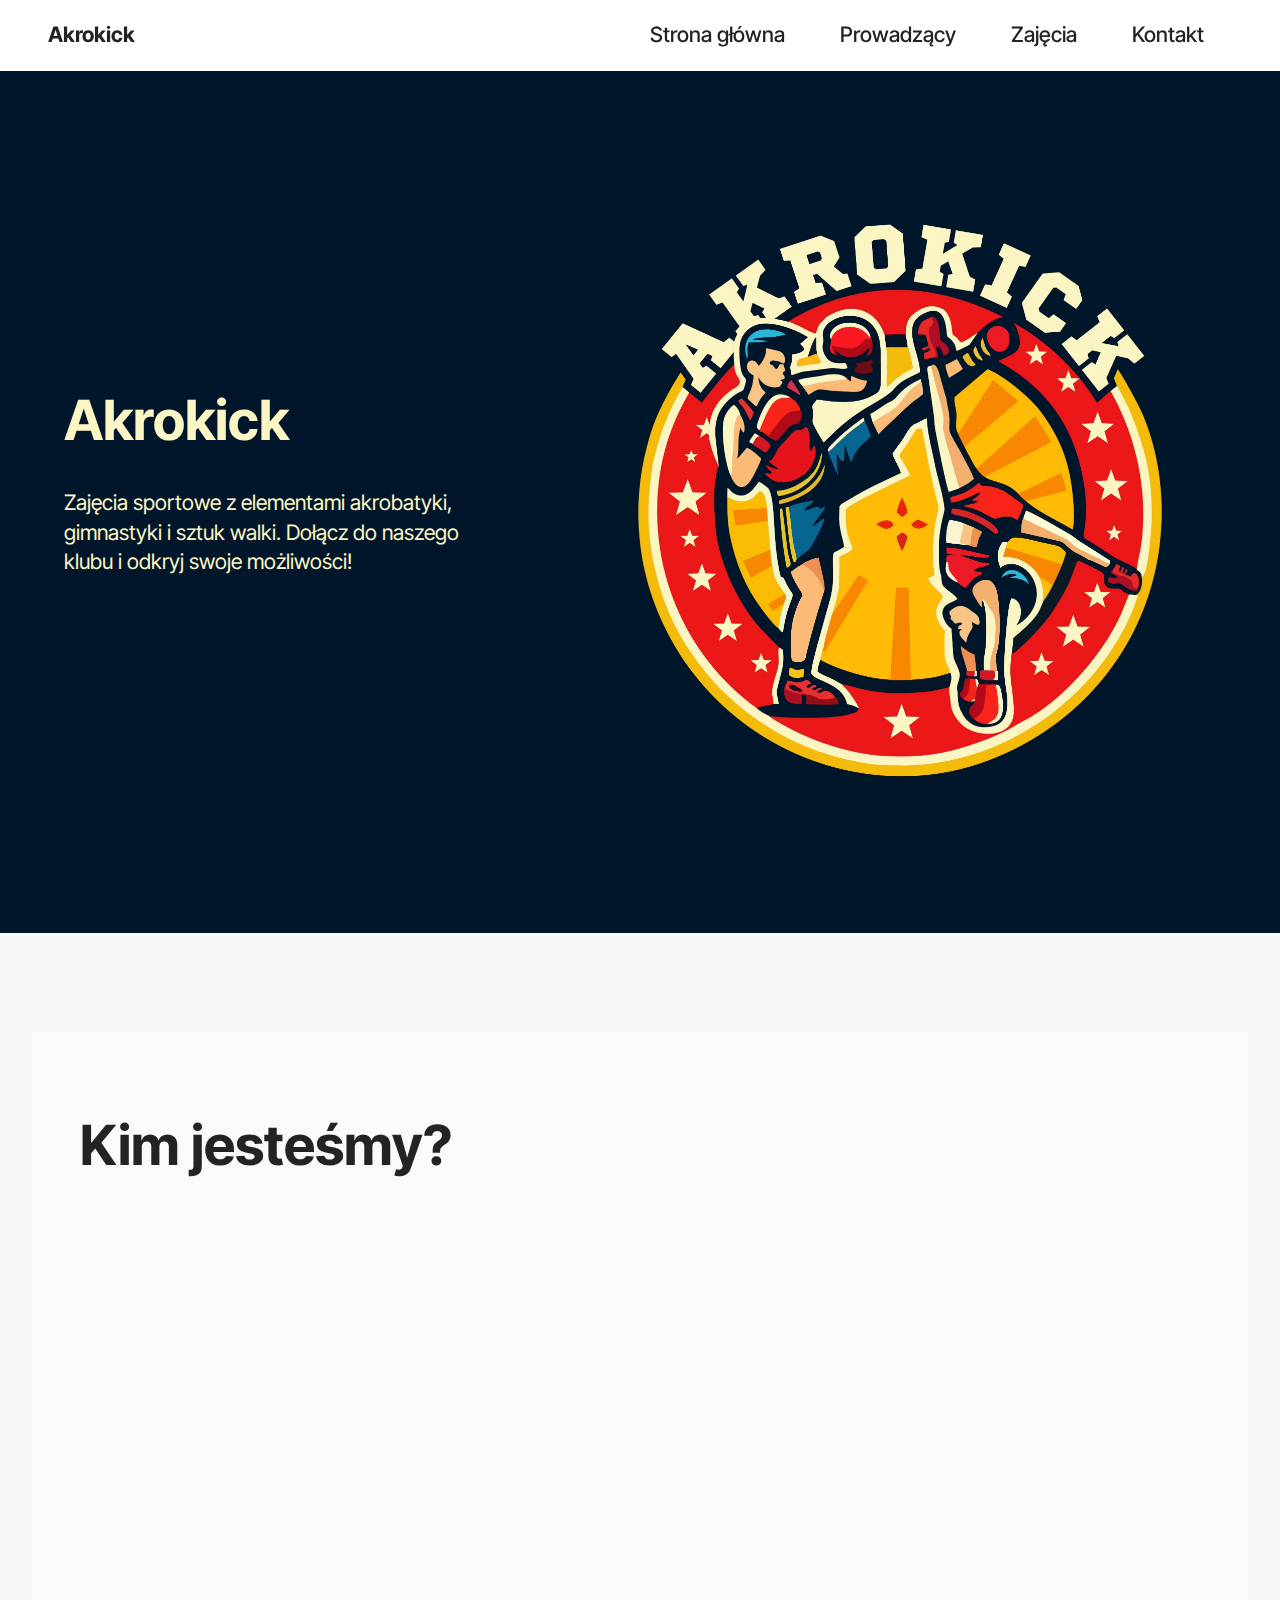
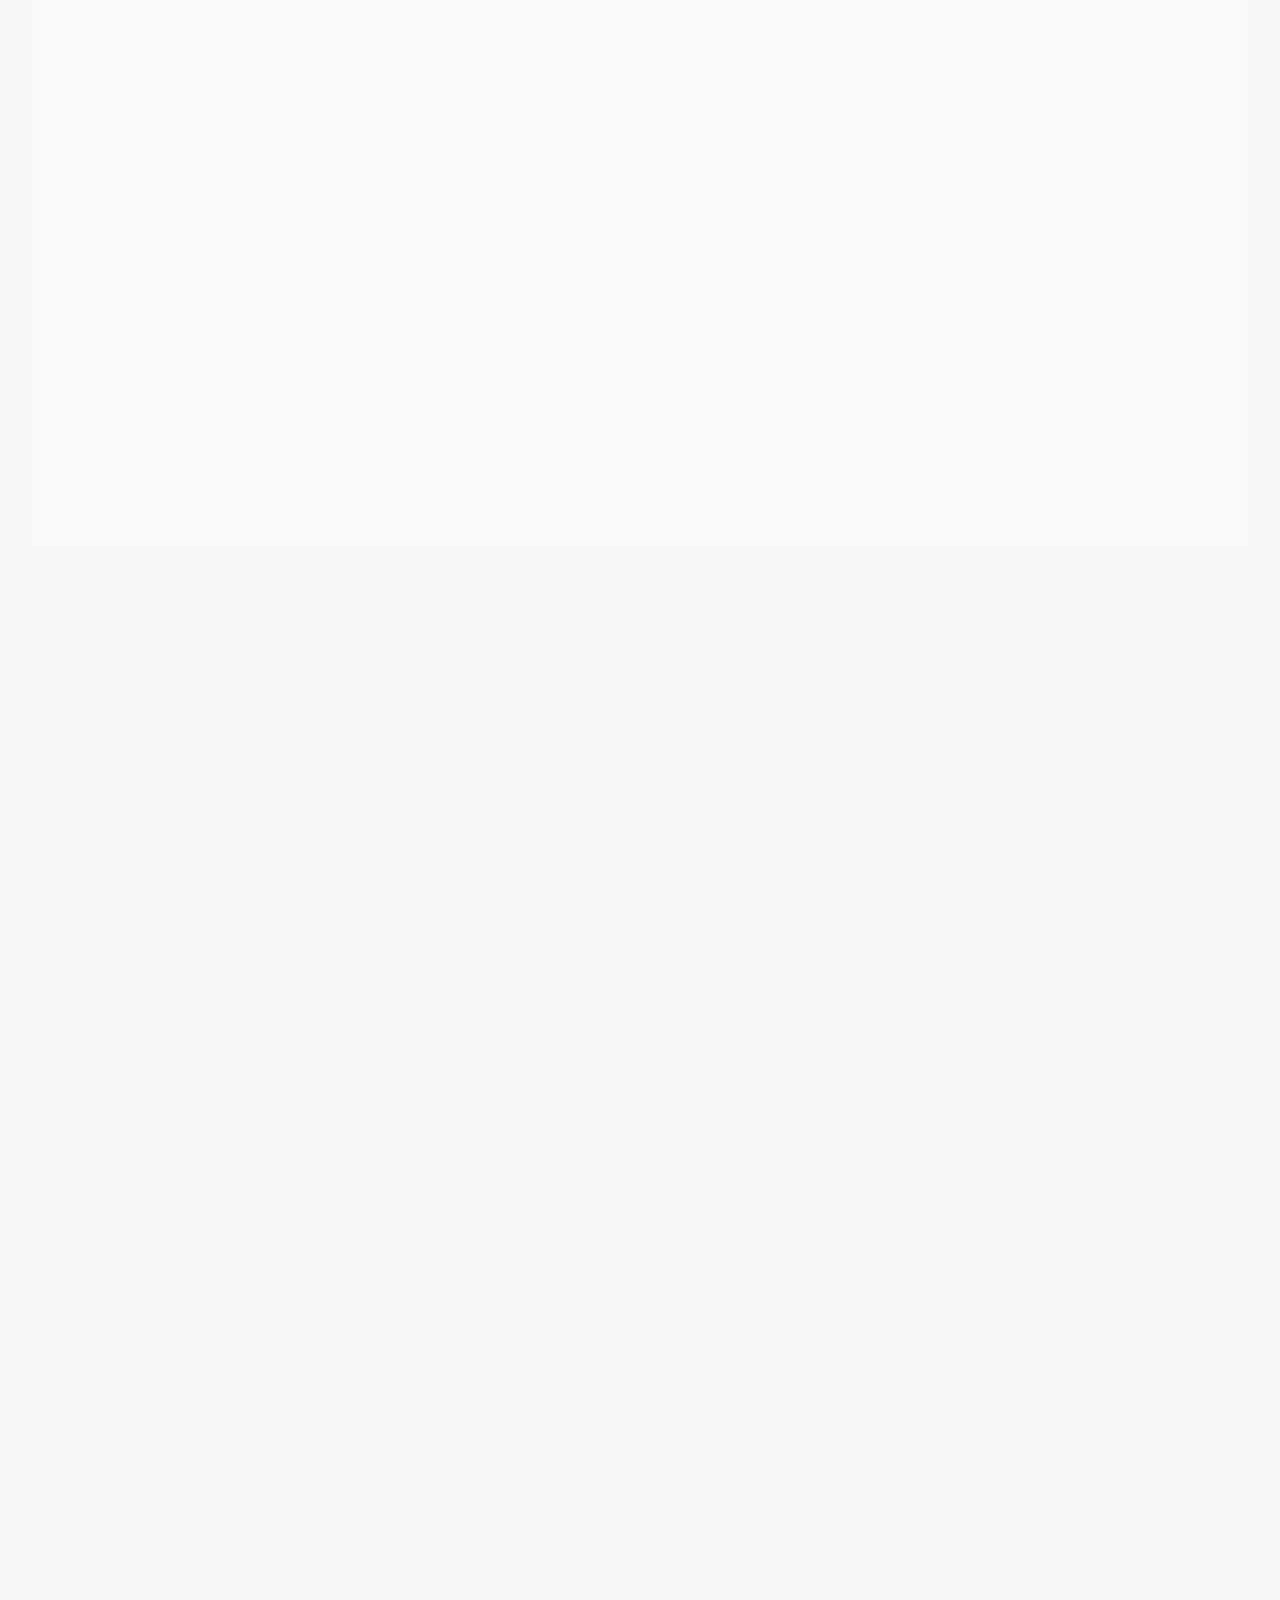
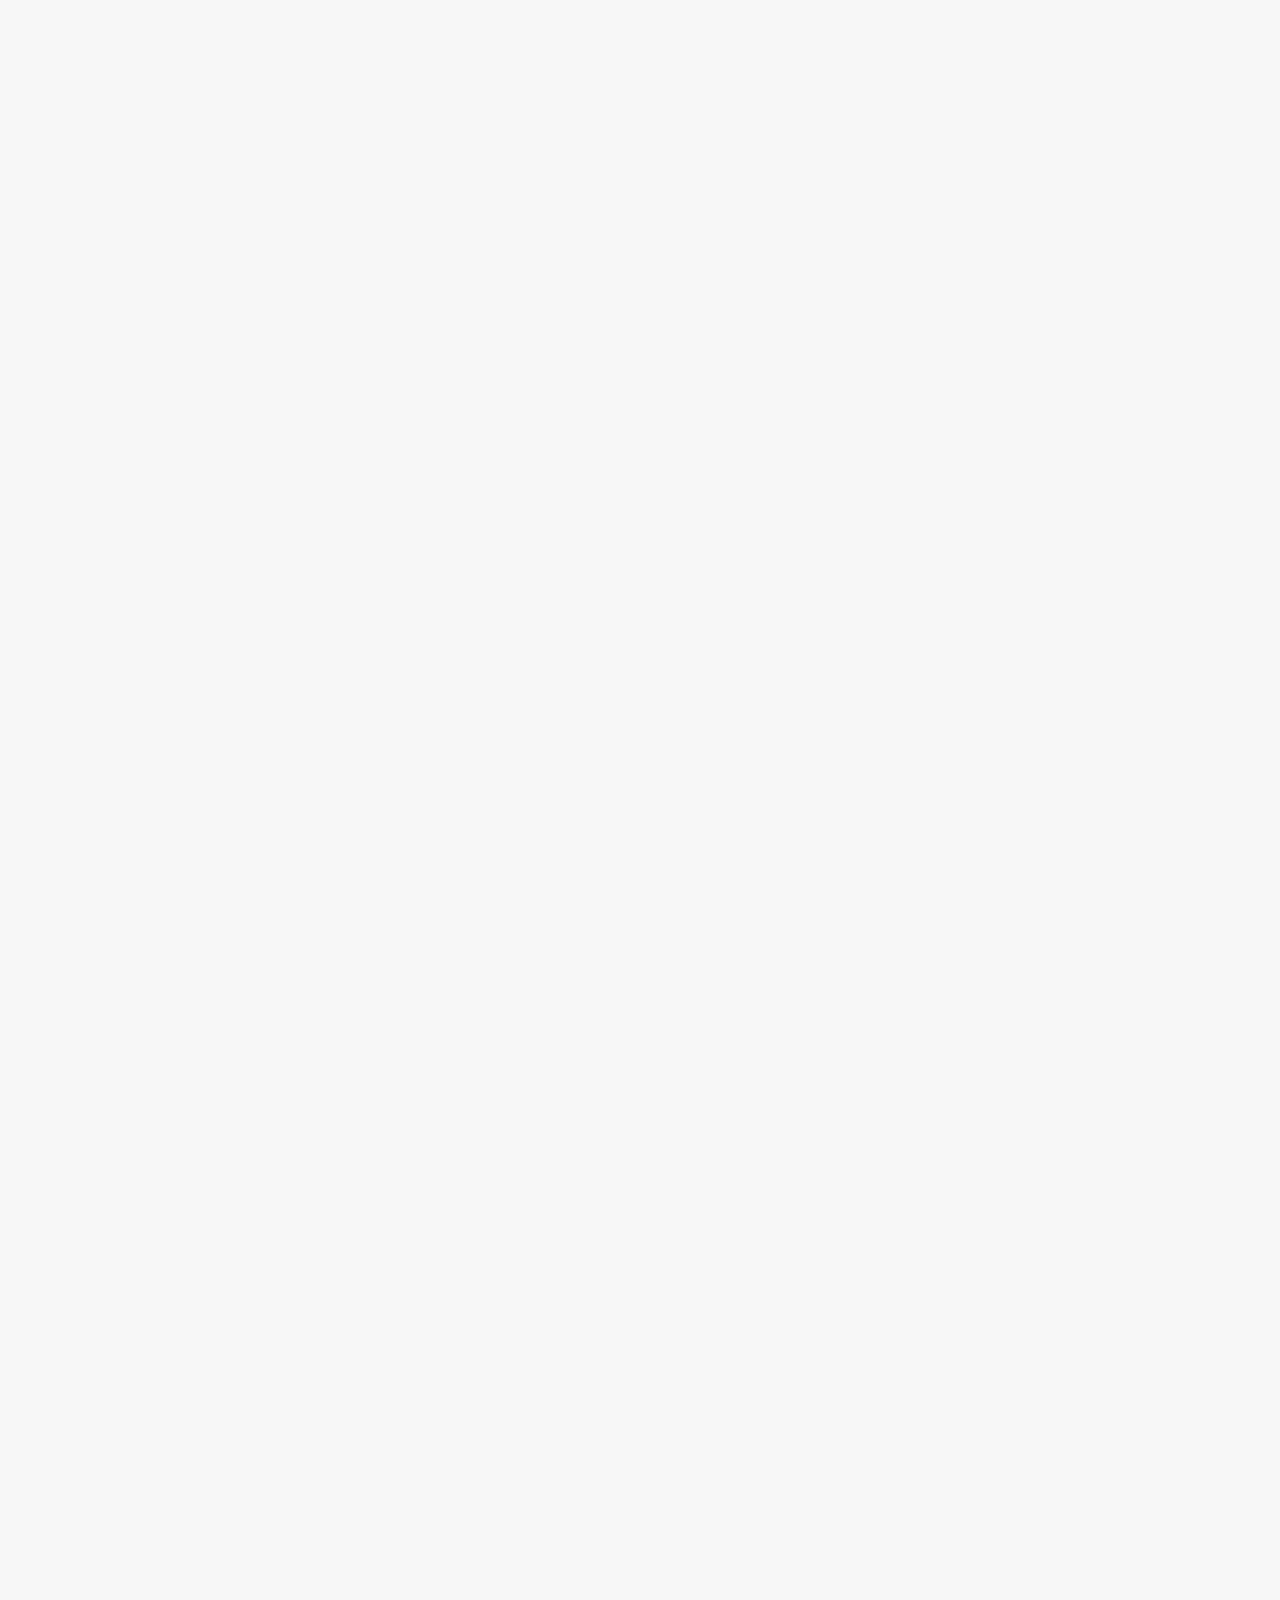
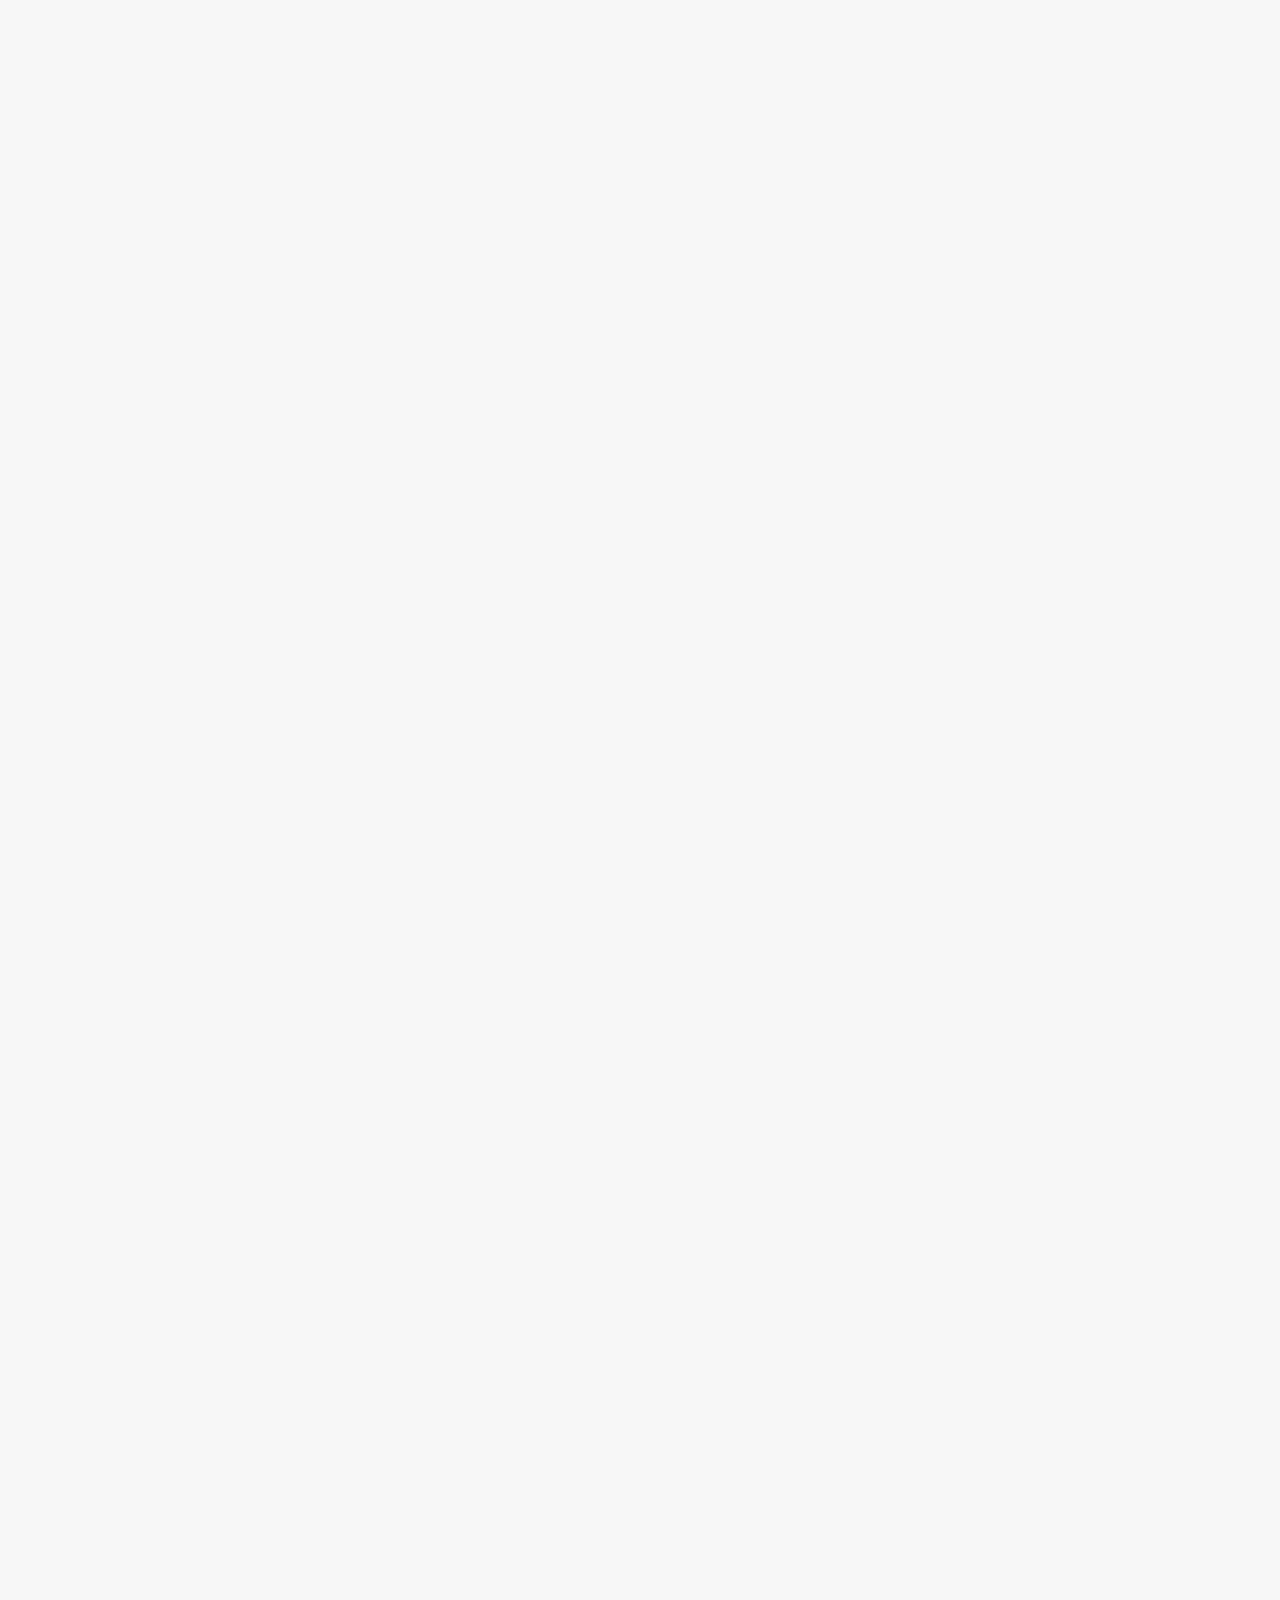
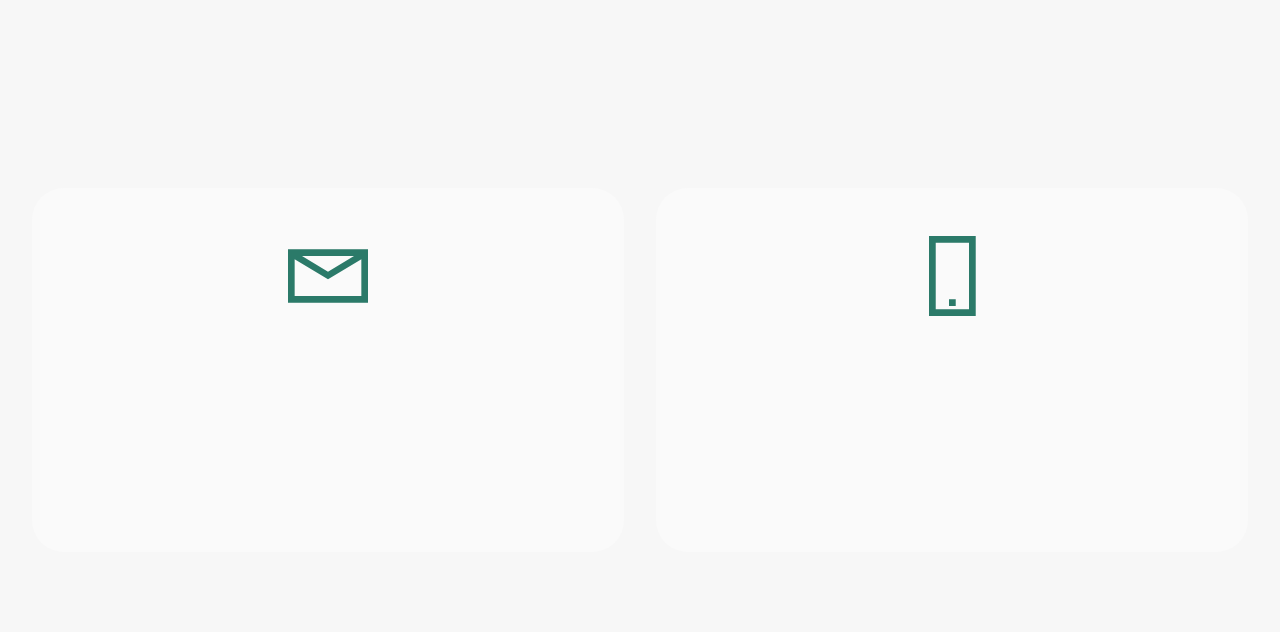
==== index.html @ c6870b00 "Add files via upload" ====
<!DOCTYPE html>
<html  >
<head>
  <meta charset="UTF-8">
  <meta http-equiv="X-UA-Compatible" content="IE=edge">
  <meta name="viewport" content="width=device-width, initial-scale=1, minimum-scale=1">
  <link rel="shortcut icon" href="assets/images/icon-128x125.png" type="image/x-icon">
  <meta name="description" content="Zajęcia sportowe z elementami akrobatyki, gimnastyki i kickboxingu">
  <meta name="google-site-verification" content="6Po1MGbIGd4FqEeR2yA88TjRNZJzbTlBBOGnQxLveJI" />
  
  <title>Akrokick</title>
  <link rel="stylesheet" href="assets/web/assets/mobirise-icons2/mobirise2.css">
  <link rel="stylesheet" href="assets/bootstrap/css/bootstrap.min.css">
  <link rel="stylesheet" href="assets/bootstrap/css/bootstrap-grid.min.css">
  <link rel="stylesheet" href="assets/bootstrap/css/bootstrap-reboot.min.css">
  <link rel="stylesheet" href="assets/animatecss/animate.css">
  <link rel="stylesheet" href="assets/dropdown/css/style.css">
  <link rel="stylesheet" href="assets/socicon/css/styles.css">
  <link rel="stylesheet" href="assets/theme/css/style.css">
  <link rel="preload" href="https://fonts.googleapis.com/css?family=Inter+Tight:100,200,300,400,500,600,700,800,900,100i,200i,300i,400i,500i,600i,700i,800i,900i&display=swap" as="style" onload="this.onload=null;this.rel='stylesheet'">
  <noscript><link rel="stylesheet" href="https://fonts.googleapis.com/css?family=Inter+Tight:100,200,300,400,500,600,700,800,900,100i,200i,300i,400i,500i,600i,700i,800i,900i&display=swap"></noscript>
  <link rel="preload" as="style" href="assets/mobirise/css/mbr-additional.css?v=xHWaX5"><link rel="stylesheet" href="assets/mobirise/css/mbr-additional.css?v=xHWaX5" type="text/css">

  
  
  
</head>
<body>
  
  <section data-bs-version="5.1" class="menu menu2 cid-uoUXhXCdNt" once="menu" id="menu2-1m">
    
    <nav class="navbar navbar-dropdown navbar-fixed-top navbar-expand-lg">
        <div class="container-fluid">
            <div class="navbar-brand">
                
                <span class="navbar-caption-wrap"><a class="navbar-caption text-black text-primary display-7">Akrokick</a></span>
            </div>
            <button class="navbar-toggler" type="button" data-toggle="collapse" data-bs-toggle="collapse" data-target="#navbarSupportedContent" data-bs-target="#navbarSupportedContent" aria-controls="navbarNavAltMarkup" aria-expanded="false" aria-label="Toggle navigation">
                <div class="hamburger">
                    <span></span>
                    <span></span>
                    <span></span>
                    <span></span>
                </div>
            </button>
            <div class="collapse navbar-collapse" id="navbarSupportedContent">
                <ul class="navbar-nav nav-dropdown nav-right" data-app-modern-menu="true"><li class="nav-item"><a class="nav-link link text-black text-primary display-4" href="index.html#top">Strona główna</a></li>
                    <li class="nav-item"><a class="nav-link link text-black text-primary display-4" href="index.html#features16-1w">Prowadzący</a></li>
                    <li class="nav-item"><a class="nav-link link text-black text-primary display-4" href="index.html#timeline03-20">Zajęcia</a>
                    </li><li class="nav-item"><a class="nav-link link text-black text-primary display-4" href="index.html#contacts1-1z">Kontakt</a></li></ul>
                
                
            </div>
        </div>
    </nav>
</section>

<section data-bs-version="5.1" class="header1 cid-uqMpfdCDE6" id="header01-27">
	

	
	

	<div class="container-fluid">
		<div class="row justify-content-center">
			<div class="col-12 col-md-12 col-lg-7 image-wrapper">
				<img class="w-100" src="assets/images/logo-2769x2711.webp" alt="Logo">
			</div>
			<div class="col-12 col-lg col-md-12">
				<div class="text-wrapper align-left">
					<h1 class="mbr-section-title mbr-fonts-style mb-4 display-2"><strong>Akrokick</strong></h1>
					<p class="mbr-text mbr-fonts-style mb-4 display-7">
						Zajęcia sportowe z elementami akrobatyki, gimnastyki i sztuk walki. Dołącz do naszego klubu i odkryj swoje możliwości!
					</p>
					
				</div>
			</div>
		</div>
	</div>
</section>

<section data-bs-version="5.1" class="features16 cid-uoV4XGV1hx" id="features16-1w">

    

    
    
    <div class="container">
        <div class="content-wrapper">
            <div class="row align-items-center">
                <div class="col-12 col-lg">
                    <div class="text-wrapper">
                        <h6 class="card-title mbr-fonts-style display-2"><strong>Kim jesteśmy?</strong><br><strong><br></strong></h6>
                        <p class="mbr-text mbr-fonts-style mb-4 display-4">Cześć! Jesteśmy młodym, ambitnym duetem pasjonatów sportu. Ja, 25-letni student ratownictwa medycznego, oraz moja dziewczyna Wiktoria, 24-letnia absolwentka psychologii, która pracuje w szkole podstawowej. Wiktoria ma doświadczenie w pracy z młodzieżą, a jej wiedza psychologiczna pozwala jej lepiej rozumieć potrzeby dzieci.
<br>
<br>Sport towarzyszy nam od najmłodszych lat. Ja trenuję sztuki walki (boks, muay thai, karate), a Wiktoria od lat angażuje się w taniec, gimnastykę i sztuki walki. Jako samouki w akrobatyce, czerpiemy wiedzę i umiejętności z odbytych szkoleń z metodyki nauczania, które prowadzą doświadczeni trenerzy.
<br>
<br>Razem tworzymy przyjazne i inspirujące środowisko, w którym dzieci chętnie uczestniczą w zajęciach. Dzięki mojemu przeszkoleniu w zakresie pierwszej pomocy oraz Wiktorii wiedzy psychologicznej, nasze zajęcia są nie tylko bezpieczne, ale także oferują wsparcie emocjonalne. Mamy już za sobą dwa szkolenia z metodyki nauczania z gimnastyki i akrobatyki sportowej, a przed nami wiele kolejnych kursów. Stawiamy na ciągły rozwój i profesjonalizm, aby jeszcze lepiej inspirować młodych sportowców i pomagać im w odkrywaniu radości z aktywności fizycznej!</p>
                        
                    </div>
                </div>
                <div class="col-12 col-lg-6">
                    <div class="image-wrapper">
                        <img src="assets/images/3y6a8691-1160x1740.webp" alt="Wspolne zdjecie">
                    </div>
                </div>
            </div>
        </div>
    </div>
</section>

<section data-bs-version="5.1" class="features38 cid-uqHQphtqBR" id="features038-21">
    

    
    

    <div class="container">
        <div class="row justify-content-center">
            <div class="col-12 col-md-12 col-lg">
                <div class="text-wrapper align-left">
                    <h1 class="mbr-section-title mbr-fonts-style mb-4 display-2">
                        <strong>Wiktoria Pawlusek</strong></h1>
                    <p class="mbr-text align-left mbr-fonts-style mb-4 display-7">Mam 24 lata i jestem absolwentką psychologii. Obecnie pracuję w szkole podstawowej, co pozwala mi na codzienny kontakt z młodzieżą i wykorzystywanie mojej wiedzy psychologicznej w praktyce. Sport towarzyszy mi od najmłodszych lat – od tańca, przez gimnastykę, aż po sztuki walki, w tym karate i muay thai.
<br>
<br>Jestem osobą pełną pasji, która uwielbia inspirować dzieci do aktywności fizycznej. W pracy stawiam na zrozumienie emocjonalnych potrzeb młodych ludzi, co pozwala mi tworzyć przyjazne i bezpieczne środowisko. Zawsze dążę do ciągłego rozwoju, uczestnicząc w kursach i szkoleniach, aby być jeszcze lepszym wsparciem dla moich podopiecznych. Moje podejście do sportu i psychologii łączy się w piękną całość, która pozwala mi efektywnie przekazywać wiedzę i umiejętności, a także rozwijać potencjał młodych sportowców!</p>
                    
                </div>
            </div>
            <div class="col-12 col-md-12 col-lg-6 image-wrapper">
                <img class="w-100" src="assets/images/3y6a8673-1-1256x1884.webp" alt="Wiktoria">
            </div>
        </div>
        <div class="row row-reverse justify-content-center">

            <div class="col-12 col-md-12 col-lg">
                <div class="text-wrapper align-left">
                    <h1 class="mbr-section-title mbr-fonts-style mb-4 display-2"><strong>Hubert Kozera</strong></h1>
                    <p class="mbr-text align-left mbr-fonts-style mb-4 display-7">Mam 25 lat i jestem studentem trzeciego roku ratownictwa medycznego. Sport towarzyszy mi od najmłodszych lat – od piłki nożnej i gimnastyki, przez siłownię, aż po sztuki walki, które trenuję od 6 lat (boks, muay thai, karate). Ostatnio odkryłem także akrobatykę, w której jestem samoukiem.
<br>
<br>Moje studia w ratownictwie medycznym pozwalają mi zwiększyć bezpieczeństwo dzieci podczas zajęć dzięki solidnemu przeszkoleniu z pierwszej pomocy. Do mojego rozwoju zaliczam również odbyte oraz planowane kursy i szkolenia z metodyki nauczania, które pomagają mi lepiej przekazywać wiedzę i umiejętności młodym sportowcom.
<br>
<br>Jako młoda, ambitna osoba pragnę dzielić się swoją pasją do sportu z dziećmi i młodzieżą. Wierzę, że ruch i aktywność fizyczna to klucz do zdrowego rozwoju, a moje doświadczenie oraz chęć ciągłego rozwoju sprawiają, że mogę inspirować młodych sportowców. Razem możemy odkrywać radość z aktywności i osiągać wspaniałe rezultaty!</p>
                    
                </div>
            </div>
            <div class="col-12 col-md-12 col-lg-6 image-wrapper">
                <img class="w-100" src="assets/images/3y6a8712-1-1256x1884.webp" alt="Hubert">
            </div>
        </div>
        
    </div>
</section>

<section data-bs-version="5.1" class="gallery3 cid-uqMwbxgN0Z" id="gallery03-2b">
    
    
    <div class="container-fluid">
      <div class="row justify-content-center">
        <div class="col-12 content-head">
          <div class="mbr-section-head mb-5">
            <h4 class="mbr-section-title mbr-fonts-style align-center mb-0 display-2">
              <strong>Galeria</strong></h4>
            
          </div>
        </div>
      </div>
      <div class="row">
        <div class="item features-image col-12 col-md-6 col-lg-3">
          <div class="item-wrapper">
            <div class="item-img">
              <img src="assets/images/3y6a8757-1150x1150.webp" alt="Zdjecie w galerii 1" title="" data-slide-to="0" data-bs-slide-to="0">
            </div>
            
          </div>
        </div>
        <div class="item features-image col-12 col-md-6 col-lg-3">
          <div class="item-wrapper">
            <div class="item-img">
              <img src="assets/images/3y6a8896-1150x1150.webp" alt="Zdjecie w galerii 2" title="" data-slide-to="1" data-bs-slide-to="1">
            </div>
            
          </div>
        </div>
        <div class="item features-image col-12 col-md-6 col-lg-3">
          <div class="item-wrapper">
            <div class="item-img">
              <img src="assets/images/3y6a8808-1150x1150.webp" alt="Zdjecie w galerii 3" title="" data-slide-to="2" data-bs-slide-to="2">
            </div>
            
          </div>
        </div>
        <div class="item features-image col-12 col-md-6 col-lg-3">
          <div class="item-wrapper">
            <div class="item-img">
              <img src="assets/images/3y6a8899-1150x1150.webp" alt="Zdjecie w galerii 4" title="" data-slide-to="3" data-bs-slide-to="3">
            </div>
            
          </div>
        </div>
      </div>
    </div>
  </section>

<section data-bs-version="5.1" class="map1 cid-uqHUVTZDs8" id="map01-26">
	
	
	
	<div class="container">
		<div class="row justify-content-center">
			<div class="col-12 content-head">
				<div class="mbr-section-head mb-5">
					<h3 class="mbr-section-title mbr-fonts-style align-center mb-0 display-2"><strong>Miejsce</strong></h3>
					<h4 class="mbr-section-subtitle mbr-fonts-style align-center mb-0 mt-4 display-5">Samorządowa Instytucja Kultury Kasztelania w Kijach</h4>
				</div>
			</div>
		</div>
		<div class="google-map"><iframe frameborder="0" style="border:0" src="https://www.google.com/maps/embed?pb=!1m18!1m12!1m3!1d3580.7473929391736!2d20.57047331763294!3d50.60908080376529!2m3!1f0!2f0!3f0!3m2!1i1024!2i768!4f13.1!3m3!1m2!1s0x4717938833baa9b5%3A0xcbfffe47220098be!2sSamorz%C4%85dowa%20Instytucja%20Kultury%20Kasztelania%20w%20Kijach!5e0!3m2!1spl!2spl!4v1728475400903!5m2!1spl!2spl" allowfullscreen=""></iframe></div>
	</div>
</section>

<section data-bs-version="5.1" class="timeline03 cid-uoVfOKU8xl" id="timeline03-20">
    
    <div class="container-fluid">
        <div class="row justify-content-center">
            <div class="col-12 mb-5 content-head">
                <h3 class="mbr-section-title mbr-fonts-style align-center mb-0 display-2"><strong>Harmonogram</strong></h3>
                
            </div>
        </div>
        
        <div class="row justify-content-center item features-without-image mb-5 active">
            <div class="col-12 col-lg-2">
                <h5 class="mbr-card-title mbr-fonts-style mt-0 mb-3 display-7"><strong>Wtorek(16:00)</strong></h5>

            </div>
            <div class="col-12 col-lg">

                <h6 class="mbr-card-subtitle mbr-fonts-style mt-0 mb-3 display-7">30zł / 100zł za miesiąc</h6>
            </div>
            <div class="col-md-12 col-lg-6 item-wrapper">
                <p class="mbr-text mbr-fonts-style mt-0 mb-0 display-7"><strong>Akrobatyka dla dzieci 4 - 8 lat</strong></p>
            </div>
        </div><div class="row justify-content-center item features-without-image mb-5">
            <div class="col-12 col-lg-2">
                <h5 class="mbr-card-title mbr-fonts-style mt-0 mb-3 display-7"><strong>Wtorek(17:00)</strong></h5>

            </div>
            <div class="col-12 col-lg">

                <h6 class="mbr-card-subtitle mbr-fonts-style mt-0 mb-3 display-7">30zł / 100zł za miesiąc</h6>
            </div>
            <div class="col-md-12 col-lg-6 item-wrapper">
                <p class="mbr-text mbr-fonts-style mt-0 mb-0 display-7"><strong>Akrobatyka dla dzieci 8 - 15 lat</strong></p>
            </div>
        </div><div class="row justify-content-center item features-without-image mb-5">
            <div class="col-12 col-lg-2">
                <h5 class="mbr-card-title mbr-fonts-style mt-0 mb-3 display-7"><strong>Czwartek(18:00)</strong></h5>

            </div>
            <div class="col-12 col-lg">

                <h6 class="mbr-card-subtitle mbr-fonts-style mt-0 mb-3 display-7">25zł</h6>
            </div>
            <div class="col-md-12 col-lg-6 item-wrapper">
                <p class="mbr-text mbr-fonts-style mt-0 mb-0 display-7"><strong>Kickboxing dla dzieci 5 - 15 lat</strong></p>
            </div>
        </div>
        
    </div>
</section>

<section data-bs-version="5.1" class="contacts1 cid-uoV9TPMudJ" id="contacts1-1z">

    

    
    
    <div class="container">
        <div class="mbr-section-head">
            <h3 class="mbr-section-title mbr-fonts-style align-center mb-0 display-2"><strong>Kontakt</strong></h3>
            <h4 class="mbr-section-subtitle mbr-fonts-style align-center mb-0 mt-2 display-5">Z chęcią odpowiemy na wszystkie pytania</h4>
        </div>
        <div class="row justify-content-center mt-4">
            <div class="card col-12 col-lg-6">
                <div class="card-wrapper">
                    <div class="card-box align-center">
                        <div class="image-wrapper">
                            <span class="mbr-iconfont mobi-mbri-letter mobi-mbri"></span>
                        </div>
                        <h4 class="card-title mbr-fonts-style mb-2 display-2">
                            <strong>Email</strong>
                        </h4>
                        <p class="mbr-text mbr-fonts-style mb-2 display-4">Odpowiemy tak szybko jak potrafimy</p>
                        <h5 class="link mbr-fonts-style display-7">akrokick1@gmail.com</h5>
                    </div>
                </div>
            </div>
            <div class="card col-12 col-lg-6">
                <div class="card-wrapper">
                    <div class="card-box align-center">
                        <div class="image-wrapper">
                            <span class="mbr-iconfont mobi-mbri-mobile-2 mobi-mbri"></span>
                        </div>
                        <h4 class="card-title mbr-fonts-style align-center mb-2 display-2"><strong>Telefon</strong></h4>
                        <p class="mbr-text mbr-fonts-style mb-2 display-4">Poniedziałek - Piątek 09:00 - 18:00</p>
                        <h5 class="link mbr-black mbr-fonts-style display-7">787 295 524</h5>
                    </div>
                </div>
            </div>
        </div>
    </div>
</section>

<script src="assets/bootstrap/js/bootstrap.bundle.min.js"></script>  <script src="assets/smoothscroll/smooth-scroll.js"></script>  <script src="assets/ytplayer/index.js"></script>  <script src="assets/dropdown/js/navbar-dropdown.js"></script>  <script src="assets/theme/js/script.js"></script>  
  
  
 <div id="scrollToTop" class="scrollToTop mbr-arrow-up"><a style="text-align: center;"><i class="mbr-arrow-up-icon mbr-arrow-up-icon-cm cm-icon cm-icon-smallarrow-up"></i></a></div>
    <input name="animation" type="hidden">
  </body>
</html>
---- assets/web/assets/mobirise-icons2/mobirise2.css ----
@font-face {
  font-family: 'Moririse2';
  font-display: swap;
  src:  url('mobirise2.eot?f2bix4');
  src:  url('mobirise2.eot?f2bix4#iefix') format('embedded-opentype'),
    url('mobirise2.ttf?f2bix4') format('truetype'),
    url('mobirise2.woff?f2bix4') format('woff'),
    url('mobirise2.svg?f2bix4#mobirise2') format('svg');
  font-weight: normal;
  font-style: normal;
}

[class^="mobi-"], [class*=" mobi-"] {
  /* use !important to prevent issues with browser extensions that change fonts */
  font-family: 'Moririse2' !important;
  speak: none;
  font-style: normal;
  font-weight: normal;
  font-variant: normal;
  text-transform: none;
  line-height: 1;

  /* Better Font Rendering =========== */
  -webkit-font-smoothing: antialiased;
  -moz-osx-font-smoothing: grayscale;
}

.mobi-mbri-add-submenu:before {
  content: "\e900";
}
.mobi-mbri-alert:before {
  content: "\e901";
}
.mobi-mbri-align-center:before {
  content: "\e902";
}
.mobi-mbri-align-justify:before {
  content: "\e903";
}
.mobi-mbri-align-left:before {
  content: "\e904";
}
.mobi-mbri-align-right:before {
  content: "\e905";
}
.mobi-mbri-android:before {
  content: "\e906";
}
.mobi-mbri-apple:before {
  content: "\e907";
}
.mobi-mbri-arrow-down:before {
  content: "\e908";
}
.mobi-mbri-arrow-next:before {
  content: "\e909";
}
.mobi-mbri-arrow-prev:before {
  content: "\e90a";
}
.mobi-mbri-arrow-up:before {
  content: "\e90b";
}
.mobi-mbri-bold:before {
  content: "\e90c";
}
.mobi-mbri-bookmark:before {
  content: "\e90d";
}
.mobi-mbri-bootstrap:before {
  content: "\e90e";
}
.mobi-mbri-briefcase:before {
  content: "\e90f";
}
.mobi-mbri-browse:before {
  content: "\e910";
}
.mobi-mbri-bulleted-list:before {
  content: "\e911";
}
.mobi-mbri-calendar:before {
  content: "\e912";
}
.mobi-mbri-camera:before {
  content: "\e913";
}
.mobi-mbri-cart-add:before {
  content: "\e914";
}
.mobi-mbri-cart-full:before {
  content: "\e915";
}
.mobi-mbri-cash:before {
  content: "\e916";
}
.mobi-mbri-change-style:before {
  content: "\e917";
}
.mobi-mbri-chat:before {
  content: "\e918";
}
.mobi-mbri-clock:before {
  content: "\e919";
}
.mobi-mbri-close:before {
  content: "\e91a";
}
.mobi-mbri-cloud:before {
  content: "\e91b";
}
.mobi-mbri-code:before {
  content: "\e91c";
}
.mobi-mbri-contact-form:before {
  content: "\e91d";
}
.mobi-mbri-credit-card:before {
  content: "\e91e";
}
.mobi-mbri-cursor-click:before {
  content: "\e91f";
}
.mobi-mbri-cust-feedback:before {
  content: "\e920";
}
.mobi-mbri-database:before {
  content: "\e921";
}
.mobi-mbri-delivery:before {
  content: "\e922";
}
.mobi-mbri-desktop:before {
  content: "\e923";
}
.mobi-mbri-devices:before {
  content: "\e924";
}
.mobi-mbri-down:before {
  content: "\e925";
}
.mobi-mbri-download-2:before {
  content: "\e926";
}
.mobi-mbri-download:before {
  content: "\e927";
}
.mobi-mbri-drag-n-drop-2:before {
  content: "\e928";
}
.mobi-mbri-drag-n-drop:before {
  content: "\e929";
}
.mobi-mbri-edit-2:before {
  content: "\e92a";
}
.mobi-mbri-edit:before {
  content: "\e92b";
}
.mobi-mbri-error:before {
  content: "\e92c";
}
.mobi-mbri-extension:before {
  content: "\e92d";
}
.mobi-mbri-features:before {
  content: "\e92e";
}
.mobi-mbri-file:before {
  content: "\e92f";
}
.mobi-mbri-flag:before {
  content: "\e930";
}
.mobi-mbri-folder:before {
  content: "\e931";
}
.mobi-mbri-gift:before {
  content: "\e932";
}
.mobi-mbri-github:before {
  content: "\e933";
}
.mobi-mbri-globe-2:before {
  content: "\e934";
}
.mobi-mbri-globe:before {
  content: "\e935";
}
.mobi-mbri-growing-chart:before {
  content: "\e936";
}
.mobi-mbri-hearth:before {
  content: "\e937";
}
.mobi-mbri-help:before {
  content: "\e938";
}
.mobi-mbri-home:before {
  content: "\e939";
}
.mobi-mbri-hot-cup:before {
  content: "\e93a";
}
.mobi-mbri-idea:before {
  content: "\e93b";
}
.mobi-mbri-image-gallery:before {
  content: "\e93c";
}
.mobi-mbri-image-slider:before {
  content: "\e93d";
}
.mobi-mbri-info:before {
  content: "\e93e";
}
.mobi-mbri-italic:before {
  content: "\e93f";
}
.mobi-mbri-key:before {
  content: "\e940";
}
.mobi-mbri-laptop:before {
  content: "\e941";
}
.mobi-mbri-layers:before {
  content: "\e942";
}
.mobi-mbri-left-right:before {
  content: "\e943";
}
.mobi-mbri-left:before {
  content: "\e944";
}
.mobi-mbri-letter:before {
  content: "\e945";
}
.mobi-mbri-like:before {
  content: "\e946";
}
.mobi-mbri-link:before {
  content: "\e947";
}
.mobi-mbri-lock:before {
  content: "\e948";
}
.mobi-mbri-login:before {
  content: "\e949";
}
.mobi-mbri-logout:before {
  content: "\e94a";
}
.mobi-mbri-magic-stick:before {
  content: "\e94b";
}
.mobi-mbri-map-pin:before {
  content: "\e94c";
}
.mobi-mbri-menu:before {
  content: "\e94d";
}
.mobi-mbri-mobile-2:before {
  content: "\e94e";
}
.mobi-mbri-mobile-horizontal:before {
  content: "\e94f";
}
.mobi-mbri-mobile:before {
  content: "\e950";
}
.mobi-mbri-mobirise:before {
  content: "\e951";
}
.mobi-mbri-more-horizontal:before {
  content: "\e952";
}
.mobi-mbri-more-vertical:before {
  content: "\e953";
}
.mobi-mbri-music:before {
  content: "\e954";
}
.mobi-mbri-new-file:before {
  content: "\e955";
}
.mobi-mbri-numbered-list:before {
  content: "\e956";
}
.mobi-mbri-opened-folder:before {
  content: "\e957";
}
.mobi-mbri-pages:before {
  content: "\e958";
}
.mobi-mbri-paper-plane:before {
  content: "\e959";
}
.mobi-mbri-paperclip:before {
  content: "\e95a";
}
.mobi-mbri-phone:before {
  content: "\e95b";
}
.mobi-mbri-photo:before {
  content: "\e95c";
}
.mobi-mbri-photos:before {
  content: "\e95d";
}
.mobi-mbri-pin:before {
  content: "\e95e";
}
.mobi-mbri-play:before {
  content: "\e95f";
}
.mobi-mbri-plus:before {
  content: "\e960";
}
.mobi-mbri-preview:before {
  content: "\e961";
}
.mobi-mbri-print:before {
  content: "\e962";
}
.mobi-mbri-protect:before {
  content: "\e963";
}
.mobi-mbri-question:before {
  content: "\e964";
}
.mobi-mbri-quote-left:before {
  content: "\e965";
}
.mobi-mbri-quote-right:before {
  content: "\e966";
}
.mobi-mbri-redo:before {
  content: "\e967";
}
.mobi-mbri-refresh:before {
  content: "\e968";
}
.mobi-mbri-responsive-2:before {
  content: "\e969";
}
.mobi-mbri-responsive:before {
  content: "\e96a";
}
.mobi-mbri-right:before {
  content: "\e96b";
}
.mobi-mbri-rocket:before {
  content: "\e96c";
}
.mobi-mbri-sad-face:before {
  content: "\e96d";
}
.mobi-mbri-sale:before {
  content: "\e96e";
}
.mobi-mbri-save:before {
  content: "\e96f";
}
.mobi-mbri-search:before {
  content: "\e970";
}
.mobi-mbri-setting-2:before {
  content: "\e971";
}
.mobi-mbri-setting-3:before {
  content: "\e972";
}
.mobi-mbri-setting:before {
  content: "\e973";
}
.mobi-mbri-share:before {
  content: "\e974";
}
.mobi-mbri-shopping-bag:before {
  content: "\e975";
}
.mobi-mbri-shopping-basket:before {
  content: "\e976";
}
.mobi-mbri-shopping-cart:before {
  content: "\e977";
}
.mobi-mbri-sites:before {
  content: "\e978";
}
.mobi-mbri-smile-face:before {
  content: "\e979";
}
.mobi-mbri-speed:before {
  content: "\e97a";
}
.mobi-mbri-star:before {
  content: "\e97b";
}
.mobi-mbri-success:before {
  content: "\e97c";
}
.mobi-mbri-sun:before {
  content: "\e97d";
}
.mobi-mbri-sun2:before {
  content: "\e97e";
}
.mobi-mbri-tablet-vertical:before {
  content: "\e97f";
}
.mobi-mbri-tablet:before {
  content: "\e980";
}
.mobi-mbri-target:before {
  content: "\e981";
}
.mobi-mbri-timer:before {
  content: "\e982";
}
.mobi-mbri-to-ftp:before {
  content: "\e983";
}
.mobi-mbri-to-local-drive:before {
  content: "\e984";
}
.mobi-mbri-touch-swipe:before {
  content: "\e985";
}
.mobi-mbri-touch:before {
  content: "\e986";
}
.mobi-mbri-trash:before {
  content: "\e987";
}
.mobi-mbri-underline:before {
  content: "\e988";
}
.mobi-mbri-undo:before {
  content: "\e989";
}
.mobi-mbri-unlink:before {
  content: "\e98a";
}
.mobi-mbri-unlock:before {
  content: "\e98b";
}
.mobi-mbri-up-down:before {
  content: "\e98c";
}
.mobi-mbri-up:before {
  content: "\e98d";
}
.mobi-mbri-update:before {
  content: "\e98e";
}
.mobi-mbri-upload-2:before {
  content: "\e98f";
}
.mobi-mbri-upload:before {
  content: "\e990";
}
.mobi-mbri-user-2:before {
  content: "\e991";
}
.mobi-mbri-user:before {
  content: "\e992";
}
.mobi-mbri-users:before {
  content: "\e993";
}
.mobi-mbri-video-play:before {
  content: "\e994";
}
.mobi-mbri-video:before {
  content: "\e995";
}
.mobi-mbri-watch:before {
  content: "\e996";
}
.mobi-mbri-website-theme-2:before {
  content: "\e997";
}
.mobi-mbri-website-theme:before {
  content: "\e998";
}
.mobi-mbri-wifi:before {
  content: "\e999";
}
.mobi-mbri-windows:before {
  content: "\e99a";
}
.mobi-mbri-zoom-in:before {
  content: "\e99b";
}
.mobi-mbri-zoom-out:before {
  content: "\e99c";
}
---- assets/dropdown/css/style.css ----
.navbar-dropdown {
  left: 0;
  padding: 0;
  position: absolute;
  right: 0;
  top: 0;
  transition: all 0.45s ease;
  z-index: 1030;
  background: #282828; }
  .navbar-dropdown .navbar-logo {
    margin-right: 0.8rem;
    transition: margin 0.3s ease-in-out;
    vertical-align: middle; }
    .navbar-dropdown .navbar-logo img {
      height: 3.125rem;
      transition: all 0.3s ease-in-out; }
    .navbar-dropdown .navbar-logo.mbr-iconfont {
      font-size: 3.125rem;
      line-height: 3.125rem; }
  .navbar-dropdown .navbar-caption {
    font-weight: 700;
    white-space: normal;
    vertical-align: -4px;
    line-height: 3.125rem !important; }
    .navbar-dropdown .navbar-caption, .navbar-dropdown .navbar-caption:hover {
      color: inherit;
      text-decoration: none; }
  .navbar-dropdown .mbr-iconfont + .navbar-caption {
    vertical-align: -1px; }
  .navbar-dropdown.navbar-fixed-top {
    position: fixed; }
  .navbar-dropdown .navbar-brand span {
    vertical-align: -4px; }
  .navbar-dropdown.bg-color.transparent {
    background: none; }
  .navbar-dropdown.navbar-short .navbar-brand {
    padding: 0.625rem 0; }
    .navbar-dropdown.navbar-short .navbar-brand span {
      vertical-align: -1px; }
  .navbar-dropdown.navbar-short .navbar-caption {
    line-height: 2.375rem !important;
    vertical-align: -2px; }
  .navbar-dropdown.navbar-short .navbar-logo {
    margin-right: 0.5rem; }
    .navbar-dropdown.navbar-short .navbar-logo img {
      height: 2.375rem; }
    .navbar-dropdown.navbar-short .navbar-logo.mbr-iconfont {
      font-size: 2.375rem;
      line-height: 2.375rem; }
  .navbar-dropdown.navbar-short .mbr-table-cell {
    height: 3.625rem; }
  .navbar-dropdown .navbar-close {
    left: 0.6875rem;
    position: fixed;
    top: 0.75rem;
    z-index: 1000; }
  .navbar-dropdown .hamburger-icon {
    content: "";
    display: inline-block;
    vertical-align: middle;
    width: 16px;
    -webkit-box-shadow: 0 -6px 0 1px #282828,0 0 0 1px #282828,0 6px 0 1px #282828;
    -moz-box-shadow: 0 -6px 0 1px #282828,0 0 0 1px #282828,0 6px 0 1px #282828;
    box-shadow: 0 -6px 0 1px #282828,0 0 0 1px #282828,0 6px 0 1px #282828; }

.dropdown-menu .dropdown-toggle[data-toggle="dropdown-submenu"]::after {
  border-bottom: 0.35em solid transparent;
  border-left: 0.35em solid;
  border-right: 0;
  border-top: 0.35em solid transparent;
  margin-left: 0.3rem; }

.dropdown-menu .dropdown-item:focus {
  outline: 0; }

.nav-dropdown {
  font-size: 0.75rem;
  font-weight: 500;
  height: auto !important; }
  .nav-dropdown .nav-btn {
    padding-left: 1rem; }
  .nav-dropdown .link {
    margin: .667em 1.667em;
    font-weight: 500;
    padding: 0;
    transition: color .2s ease-in-out; }
    .nav-dropdown .link.dropdown-toggle {
      margin-right: 2.583em; }
      .nav-dropdown .link.dropdown-toggle::after {
        margin-left: .25rem;
        border-top: 0.35em solid;
        border-right: 0.35em solid transparent;
        border-left: 0.35em solid transparent;
        border-bottom: 0; }
      .nav-dropdown .link.dropdown-toggle[aria-expanded="true"] {
        margin: 0;
        padding: 0.667em 3.263em  0.667em 1.667em; }
  .nav-dropdown .link::after,
  .nav-dropdown .dropdown-item::after {
    color: inherit; }
  .nav-dropdown .btn {
    font-size: 0.75rem;
    font-weight: 700;
    letter-spacing: 0;
    margin-bottom: 0;
    padding-left: 1.25rem;
    padding-right: 1.25rem; }
  .nav-dropdown .dropdown-menu {
    border-radius: 0;
    border: 0;
    left: 0;
    margin: 0;
    padding-bottom: 1.25rem;
    padding-top: 1.25rem;
    position: relative; }
  .nav-dropdown .dropdown-submenu {
    margin-left: 0.125rem;
    top: 0; }
  .nav-dropdown .dropdown-item {
    font-weight: 500;
    line-height: 2;
    padding: 0.3846em 4.615em 0.3846em 1.5385em;
    position: relative;
    transition: color .2s ease-in-out, background-color .2s ease-in-out; }
    .nav-dropdown .dropdown-item::after {
      margin-top: -0.3077em;
      position: absolute;
      right: 1.1538em;
      top: 50%; }
    .nav-dropdown .dropdown-item:focus, .nav-dropdown .dropdown-item:hover {
      background: none; }

@media (max-width: 767px) {
  .nav-dropdown.navbar-toggleable-sm {
    bottom: 0;
    display: none;
    left: 0;
    overflow-x: hidden;
    position: fixed;
    top: 0;
    transform: translateX(-100%);
    -ms-transform: translateX(-100%);
    -webkit-transform: translateX(-100%);
    width: 18.75rem;
    z-index: 999; } }
.nav-dropdown.navbar-toggleable-xl {
  bottom: 0;
  display: none;
  left: 0;
  overflow-x: hidden;
  position: fixed;
  top: 0;
  transform: translateX(-100%);
  -ms-transform: translateX(-100%);
  -webkit-transform: translateX(-100%);
  width: 18.75rem;
  z-index: 999; }

.nav-dropdown-sm {
  display: block !important;
  overflow-x: hidden;
  overflow: auto;
  padding-top: 3.875rem; }
  .nav-dropdown-sm::after {
    content: "";
    display: block;
    height: 3rem;
    width: 100%; }
  .nav-dropdown-sm.collapse.in ~ .navbar-close {
    display: block !important; }
  .nav-dropdown-sm.collapsing, .nav-dropdown-sm.collapse.in {
    transform: translateX(0);
    -ms-transform: translateX(0);
    -webkit-transform: translateX(0);
    transition: all 0.25s ease-out;
    -webkit-transition: all 0.25s ease-out;
    background: #282828; }
  .nav-dropdown-sm.collapsing[aria-expanded="false"] {
    transform: translateX(-100%);
    -ms-transform: translateX(-100%);
    -webkit-transform: translateX(-100%); }
  .nav-dropdown-sm .nav-item {
    display: block;
    margin-left: 0 !important;
    padding-left: 0; }
  .nav-dropdown-sm .link,
  .nav-dropdown-sm .dropdown-item {
    border-top: 1px dotted rgba(255, 255, 255, 0.1);
    font-size: 0.8125rem;
    line-height: 1.6;
    margin: 0 !important;
    padding: 0.875rem 2.4rem 0.875rem 1.5625rem !important;
    position: relative;
    white-space: normal; }
    .nav-dropdown-sm .link:focus, .nav-dropdown-sm .link:hover,
    .nav-dropdown-sm .dropdown-item:focus,
    .nav-dropdown-sm .dropdown-item:hover {
      background: rgba(0, 0, 0, 0.2) !important;
      color: #c0a375; }
  .nav-dropdown-sm .nav-btn {
    position: relative;
    padding: 1.5625rem 1.5625rem 0 1.5625rem; }
    .nav-dropdown-sm .nav-btn::before {
      border-top: 1px dotted rgba(255, 255, 255, 0.1);
      content: "";
      left: 0;
      position: absolute;
      top: 0;
      width: 100%; }
    .nav-dropdown-sm .nav-btn + .nav-btn {
      padding-top: 0.625rem; }
      .nav-dropdown-sm .nav-btn + .nav-btn::before {
        display: none; }
  .nav-dropdown-sm .btn {
    padding: 0.625rem 0; }
  .nav-dropdown-sm .dropdown-toggle[data-toggle="dropdown-submenu"]::after {
    margin-left: .25rem;
    border-top: 0.35em solid;
    border-right: 0.35em solid transparent;
    border-left: 0.35em solid transparent;
    border-bottom: 0; }
  .nav-dropdown-sm .dropdown-toggle[data-toggle="dropdown-submenu"][aria-expanded="true"]::after {
    border-top: 0;
    border-right: 0.35em solid transparent;
    border-left: 0.35em solid transparent;
    border-bottom: 0.35em solid; }
  .nav-dropdown-sm .dropdown-menu {
    margin: 0;
    padding: 0;
    position: relative;
    top: 0;
    left: 0;
    width: 100%;
    border: 0;
    float: none;
    border-radius: 0;
    background: none; }
  .nav-dropdown-sm .dropdown-submenu {
    left: 100%;
    margin-left: 0.125rem;
    margin-top: -1.25rem;
    top: 0; }

.navbar-toggleable-sm .nav-dropdown .dropdown-menu {
  position: absolute; }

.navbar-toggleable-sm .nav-dropdown .dropdown-submenu {
  left: 100%;
  margin-left: 0.125rem;
  margin-top: -1.25rem;
  top: 0; }

.navbar-toggleable-sm.opened .nav-dropdown .dropdown-menu {
  position: relative; }

.navbar-toggleable-sm.opened .nav-dropdown .dropdown-submenu {
  left: 0;
  margin-left: 00rem;
  margin-top: 0rem;
  top: 0; }

.is-builder .nav-dropdown.collapsing {
  transition: none !important; }
---- assets/socicon/css/styles.css ----
@charset "UTF-8";

@font-face {
  font-family: 'Socicon';
  src:  url('../fonts/socicon.eot');
  src:  url('../fonts/socicon.eot?#iefix') format('embedded-opentype'),
    url('../fonts/socicon.woff2') format('woff2'),
    url('../fonts/socicon.ttf') format('truetype'),
    url('../fonts/socicon.woff') format('woff'),
    url('../fonts/socicon.svg#socicon') format('svg');
  font-weight: normal;
  font-style: normal;
  font-display: swap;
}

[data-icon]:before {
  font-family: "socicon" !important;
  content: attr(data-icon);
  font-style: normal !important;
  font-weight: normal !important;
  font-variant: normal !important;
  text-transform: none !important;
  speak: none;
  line-height: 1;
  -webkit-font-smoothing: antialiased;
  -moz-osx-font-smoothing: grayscale;
}

[class^="socicon-"], [class*=" socicon-"] {
  /* use !important to prevent issues with browser extensions that change fonts */
  font-family: 'Socicon' !important;
  speak: none;
  font-style: normal;
  font-weight: normal;
  font-variant: normal;
  text-transform: none;
  line-height: 1;

  /* Better Font Rendering =========== */
  -webkit-font-smoothing: antialiased;
  -moz-osx-font-smoothing: grayscale;
}

.socicon-500px:before {
  content: "\e000";
}
.socicon-8tracks:before {
  content: "\e001";
}
.socicon-airbnb:before {
  content: "\e002";
}
.socicon-alliance:before {
  content: "\e003";
}
.socicon-amazon:before {
  content: "\e004";
}
.socicon-amplement:before {
  content: "\e005";
}
.socicon-android:before {
  content: "\e006";
}
.socicon-angellist:before {
  content: "\e007";
}
.socicon-apple:before {
  content: "\e008";
}
.socicon-appnet:before {
  content: "\e009";
}
.socicon-baidu:before {
  content: "\e00a";
}
.socicon-bandcamp:before {
  content: "\e00b";
}
.socicon-battlenet:before {
  content: "\e00c";
}
.socicon-mixer:before {
  content: "\e00d";
}
.socicon-bebee:before {
  content: "\e00e";
}
.socicon-bebo:before {
  content: "\e00f";
}
.socicon-behance:before {
  content: "\e010";
}
.socicon-blizzard:before {
  content: "\e011";
}
.socicon-blogger:before {
  content: "\e012";
}
.socicon-buffer:before {
  content: "\e013";
}
.socicon-chrome:before {
  content: "\e014";
}
.socicon-coderwall:before {
  content: "\e015";
}
.socicon-curse:before {
  content: "\e016";
}
.socicon-dailymotion:before {
  content: "\e017";
}
.socicon-deezer:before {
  content: "\e018";
}
.socicon-delicious:before {
  content: "\e019";
}
.socicon-deviantart:before {
  content: "\e01a";
}
.socicon-diablo:before {
  content: "\e01b";
}
.socicon-digg:before {
  content: "\e01c";
}
.socicon-discord:before {
  content: "\e01d";
}
.socicon-disqus:before {
  content: "\e01e";
}
.socicon-douban:before {
  content: "\e01f";
}
.socicon-draugiem:before {
  content: "\e020";
}
.socicon-dribbble:before {
  content: "\e021";
}
.socicon-drupal:before {
  content: "\e022";
}
.socicon-ebay:before {
  content: "\e023";
}
.socicon-ello:before {
  content: "\e024";
}
.socicon-endomodo:before {
  content: "\e025";
}
.socicon-envato:before {
  content: "\e026";
}
.socicon-etsy:before {
  content: "\e027";
}
.socicon-facebook:before {
  content: "\e028";
}
.socicon-feedburner:before {
  content: "\e029";
}
.socicon-filmweb:before {
  content: "\e02a";
}
.socicon-firefox:before {
  content: "\e02b";
}
.socicon-flattr:before {
  content: "\e02c";
}
.socicon-flickr:before {
  content: "\e02d";
}
.socicon-formulr:before {
  content: "\e02e";
}
.socicon-forrst:before {
  content: "\e02f";
}
.socicon-foursquare:before {
  content: "\e030";
}
.socicon-friendfeed:before {
  content: "\e031";
}
.socicon-github:before {
  content: "\e032";
}
.socicon-goodreads:before {
  content: "\e033";
}
.socicon-google:before {
  content: "\e034";
}
.socicon-googlescholar:before {
  content: "\e035";
}
.socicon-googlegroups:before {
  content: "\e036";
}
.socicon-googlephotos:before {
  content: "\e037";
}
.socicon-googleplus:before {
  content: "\e038";
}
.socicon-grooveshark:before {
  content: "\e039";
}
.socicon-hackerrank:before {
  content: "\e03a";
}
.socicon-hearthstone:before {
  content: "\e03b";
}
.socicon-hellocoton:before {
  content: "\e03c";
}
.socicon-heroes:before {
  content: "\e03d";
}
.socicon-smashcast:before {
  content: "\e03e";
}
.socicon-horde:before {
  content: "\e03f";
}
.socicon-houzz:before {
  content: "\e040";
}
.socicon-icq:before {
  content: "\e041";
}
.socicon-identica:before {
  content: "\e042";
}
.socicon-imdb:before {
  content: "\e043";
}
.socicon-instagram:before {
  content: "\e044";
}
.socicon-issuu:before {
  content: "\e045";
}
.socicon-istock:before {
  content: "\e046";
}
.socicon-itunes:before {
  content: "\e047";
}
.socicon-keybase:before {
  content: "\e048";
}
.socicon-lanyrd:before {
  content: "\e049";
}
.socicon-lastfm:before {
  content: "\e04a";
}
.socicon-line:before {
  content: "\e04b";
}
.socicon-linkedin:before {
  content: "\e04c";
}
.socicon-livejournal:before {
  content: "\e04d";
}
.socicon-lyft:before {
  content: "\e04e";
}
.socicon-macos:before {
  content: "\e04f";
}
.socicon-mail:before {
  content: "\e050";
}
.socicon-medium:before {
  content: "\e051";
}
.socicon-meetup:before {
  content: "\e052";
}
.socicon-mixcloud:before {
  content: "\e053";
}
.socicon-modelmayhem:before {
  content: "\e054";
}
.socicon-mumble:before {
  content: "\e055";
}
.socicon-myspace:before {
  content: "\e056";
}
.socicon-newsvine:before {
  content: "\e057";
}
.socicon-nintendo:before {
  content: "\e058";
}
.socicon-npm:before {
  content: "\e059";
}
.socicon-odnoklassniki:before {
  content: "\e05a";
}
.socicon-openid:before {
  content: "\e05b";
}
.socicon-opera:before {
  content: "\e05c";
}
.socicon-outlook:before {
  content: "\e05d";
}
.socicon-overwatch:before {
  content: "\e05e";
}
.socicon-patreon:before {
  content: "\e05f";
}
.socicon-paypal:before {
  content: "\e060";
}
.socicon-periscope:before {
  content: "\e061";
}
.socicon-persona:before {
  content: "\e062";
}
.socicon-pinterest:before {
  content: "\e063";
}
.socicon-play:before {
  content: "\e064";
}
.socicon-player:before {
  content: "\e065";
}
.socicon-playstation:before {
  content: "\e066";
}
.socicon-pocket:before {
  content: "\e067";
}
.socicon-qq:before {
  content: "\e068";
}
.socicon-quora:before {
  content: "\e069";
}
.socicon-raidcall:before {
  content: "\e06a";
}
.socicon-ravelry:before {
  content: "\e06b";
}
.socicon-reddit:before {
  content: "\e06c";
}
.socicon-renren:before {
  content: "\e06d";
}
.socicon-researchgate:before {
  content: "\e06e";
}
.socicon-residentadvisor:before {
  content: "\e06f";
}
.socicon-reverbnation:before {
  content: "\e070";
}
.socicon-rss:before {
  content: "\e071";
}
.socicon-sharethis:before {
  content: "\e072";
}
.socicon-skype:before {
  content: "\e073";
}
.socicon-slideshare:before {
  content: "\e074";
}
.socicon-smugmug:before {
  content: "\e075";
}
.socicon-snapchat:before {
  content: "\e076";
}
.socicon-songkick:before {
  content: "\e077";
}
.socicon-soundcloud:before {
  content: "\e078";
}
.socicon-spotify:before {
  content: "\e079";
}
.socicon-stackexchange:before {
  content: "\e07a";
}
.socicon-stackoverflow:before {
  content: "\e07b";
}
.socicon-starcraft:before {
  content: "\e07c";
}
.socicon-stayfriends:before {
  content: "\e07d";
}
.socicon-steam:before {
  content: "\e07e";
}
.socicon-storehouse:before {
  content: "\e07f";
}
.socicon-strava:before {
  content: "\e080";
}
.socicon-streamjar:before {
  content: "\e081";
}
.socicon-stumbleupon:before {
  content: "\e082";
}
.socicon-swarm:before {
  content: "\e083";
}
.socicon-teamspeak:before {
  content: "\e084";
}
.socicon-teamviewer:before {
  content: "\e085";
}
.socicon-technorati:before {
  content: "\e086";
}
.socicon-telegram:before {
  content: "\e087";
}
.socicon-tripadvisor:before {
  content: "\e088";
}
.socicon-tripit:before {
  content: "\e089";
}
.socicon-triplej:before {
  content: "\e08a";
}
.socicon-tumblr:before {
  content: "\e08b";
}
.socicon-twitch:before {
  content: "\e08c";
}
.socicon-twitter:before {
  content: "\e08d";
}
.socicon-uber:before {
  content: "\e08e";
}
.socicon-ventrilo:before {
  content: "\e08f";
}
.socicon-viadeo:before {
  content: "\e090";
}
.socicon-viber:before {
  content: "\e091";
}
.socicon-viewbug:before {
  content: "\e092";
}
.socicon-vimeo:before {
  content: "\e093";
}
.socicon-vine:before {
  content: "\e094";
}
.socicon-vkontakte:before {
  content: "\e095";
}
.socicon-warcraft:before {
  content: "\e096";
}
.socicon-wechat:before {
  content: "\e097";
}
.socicon-weibo:before {
  content: "\e098";
}
.socicon-whatsapp:before {
  content: "\e099";
}
.socicon-wikipedia:before {
  content: "\e09a";
}
.socicon-windows:before {
  content: "\e09b";
}
.socicon-wordpress:before {
  content: "\e09c";
}
.socicon-wykop:before {
  content: "\e09d";
}
.socicon-xbox:before {
  content: "\e09e";
}
.socicon-xing:before {
  content: "\e09f";
}
.socicon-yahoo:before {
  content: "\e0a0";
}
.socicon-yammer:before {
  content: "\e0a1";
}
.socicon-yandex:before {
  content: "\e0a2";
}
.socicon-yelp:before {
  content: "\e0a3";
}
.socicon-younow:before {
  content: "\e0a4";
}
.socicon-youtube:before {
  content: "\e0a5";
}
.socicon-zapier:before {
  content: "\e0a6";
}
.socicon-zerply:before {
  content: "\e0a7";
}
.socicon-zomato:before {
  content: "\e0a8";
}
.socicon-zynga:before {
  content: "\e0a9";
}
.socicon-spreadshirt:before {
  content: "\e901";
}
.socicon-gamejolt:before {
  content: "\e902";
}
.socicon-trello:before {
  content: "\e903";
}
.socicon-tunein:before {
  content: "\e904";
}
.socicon-bloglovin:before {
  content: "\e905";
}
.socicon-gamewisp:before {
  content: "\e906";
}
.socicon-messenger:before {
  content: "\e907";
}
.socicon-pandora:before {
  content: "\e908";
}
.socicon-augment:before {
  content: "\e909";
}
.socicon-bitbucket:before {
  content: "\e90a";
}
.socicon-fyuse:before {
  content: "\e90b";
}
.socicon-yt-gaming:before {
  content: "\e90c";
}
.socicon-sketchfab:before {
  content: "\e90d";
}
.socicon-mobcrush:before {
  content: "\e90e";
}
.socicon-microsoft:before {
  content: "\e90f";
}
.socicon-realtor:before {
  content: "\e910";
}
.socicon-tidal:before {
  content: "\e911";
}
.socicon-qobuz:before {
  content: "\e912";
}
.socicon-natgeo:before {
  content: "\e913";
}
.socicon-mastodon:before {
  content: "\e914";
}
.socicon-unsplash:before {
  content: "\e915";
}
.socicon-homeadvisor:before {
  content: "\e916";
}
.socicon-angieslist:before {
  content: "\e917";
}
.socicon-codepen:before {
  content: "\e918";
}
.socicon-slack:before {
  content: "\e919";
}
.socicon-openaigym:before {
  content: "\e91a";
}
.socicon-logmein:before {
  content: "\e91b";
}
.socicon-fiverr:before {
  content: "\e91c";
}
.socicon-gotomeeting:before {
  content: "\e91d";
}
.socicon-aliexpress:before {
  content: "\e91e";
}
.socicon-guru:before {
  content: "\e91f";
}
.socicon-appstore:before {
  content: "\e920";
}
.socicon-homes:before {
  content: "\e921";
}
.socicon-zoom:before {
  content: "\e922";
}
.socicon-alibaba:before {
  content: "\e923";
}
.socicon-craigslist:before {
  content: "\e924";
}
.socicon-wix:before {
  content: "\e925";
}
.socicon-redfin:before {
  content: "\e926";
}
.socicon-googlecalendar:before {
  content: "\e927";
}
.socicon-shopify:before {
  content: "\e928";
}
.socicon-freelancer:before {
  content: "\e929";
}
.socicon-seedrs:before {
  content: "\e92a";
}
.socicon-bing:before {
  content: "\e92b";
}
.socicon-doodle:before {
  content: "\e92c";
}
.socicon-bonanza:before {
  content: "\e92d";
}
.socicon-squarespace:before {
  content: "\e92e";
}
.socicon-toptal:before {
  content: "\e92f";
}
.socicon-gust:before {
  content: "\e930";
}
.socicon-ask:before {
  content: "\e931";
}
.socicon-trulia:before {
  content: "\e932";
}
.socicon-loomly:before {
  content: "\e933";
}
.socicon-ghost:before {
  content: "\e934";
}
.socicon-upwork:before {
  content: "\e935";
}
.socicon-fundable:before {
  content: "\e936";
}
.socicon-booking:before {
  content: "\e937";
}
.socicon-googlemaps:before {
  content: "\e938";
}
.socicon-zillow:before {
  content: "\e939";
}
.socicon-niconico:before {
  content: "\e93a";
}
.socicon-toneden:before {
  content: "\e93b";
}
.socicon-crunchbase:before {
  content: "\e93c";
}
.socicon-homefy:before {
  content: "\e93d";
}
.socicon-calendly:before {
  content: "\e93e";
}
.socicon-livemaster:before {
  content: "\e93f";
}
.socicon-udemy:before {
  content: "\e940";
}
.socicon-codered:before {
  content: "\e941";
}
.socicon-origin:before {
  content: "\e942";
}
.socicon-nextdoor:before {
  content: "\e943";
}
.socicon-portfolio:before {
  content: "\e944";
}
.socicon-instructables:before {
  content: "\e945";
}
.socicon-gitlab:before {
  content: "\e946";
}
.socicon-hackernews:before {
  content: "\e947";
}
.socicon-smashwords:before {
  content: "\e948";
}
.socicon-kobo:before {
  content: "\e949";
}
.socicon-bookbub:before {
  content: "\e94a";
}
.socicon-mailru:before {
  content: "\e94b";
}
.socicon-moddb:before {
  content: "\e94c";
}
.socicon-indiedb:before {
  content: "\e94d";
}
.socicon-traxsource:before {
  content: "\e94e";
}
.socicon-gamefor:before {
  content: "\e94f";
}
.socicon-pixiv:before {
  content: "\e950";
}
.socicon-myanimelist:before {
  content: "\e951";
}
.socicon-blackberry:before {
  content: "\e952";
}
.socicon-wickr:before {
  content: "\e953";
}
.socicon-spip:before {
  content: "\e954";
}
.socicon-napster:before {
  content: "\e955";
}
.socicon-beatport:before {
  content: "\e956";
}
.socicon-hackerone:before {
  content: "\e957";
}
.socicon-internet:before {
  content: "\e958";
}
.socicon-ubuntu:before {
  content: "\e959";
}
.socicon-artstation:before {
  content: "\e95a";
}
.socicon-invision:before {
  content: "\e95b";
}
.socicon-torial:before {
  content: "\e95c";
}
.socicon-collectorz:before {
  content: "\e95d";
}
.socicon-seenthis:before {
  content: "\e95e";
}
.socicon-googleplaymusic:before {
  content: "\e95f";
}
.socicon-debian:before {
  content: "\e960";
}
.socicon-filmfreeway:before {
  content: "\e961";
}
.socicon-gnome:before {
  content: "\e962";
}
.socicon-itchio:before {
  content: "\e963";
}
.socicon-jamendo:before {
  content: "\e964";
}
.socicon-mix:before {
  content: "\e965";
}
.socicon-sharepoint:before {
  content: "\e966";
}
.socicon-tinder:before {
  content: "\e967";
}
.socicon-windguru:before {
  content: "\e968";
}
.socicon-cdbaby:before {
  content: "\e969";
}
.socicon-elementaryos:before {
  content: "\e96a";
}
.socicon-stage32:before {
  content: "\e96b";
}
.socicon-tiktok:before {
  content: "\e96c";
}
.socicon-gitter:before {
  content: "\e96d";
}
.socicon-letterboxd:before {
  content: "\e96e";
}
.socicon-threema:before {
  content: "\e96f";
}
.socicon-splice:before {
  content: "\e970";
}
.socicon-metapop:before {
  content: "\e971";
}
.socicon-naver:before {
  content: "\e972";
}
.socicon-remote:before {
  content: "\e973";
}
.socicon-flipboard:before {
  content: "\e974";
}
.socicon-googlehangouts:before {
  content: "\e975";
}
.socicon-dlive:before {
  content: "\e976";
}
.socicon-vsco:before {
  content: "\e977";
}
.socicon-stitcher:before {
  content: "\e978";
}
.socicon-avvo:before {
  content: "\e979";
}
.socicon-redbubble:before {
  content: "\e97a";
}
.socicon-society6:before {
  content: "\e97b";
}
.socicon-zazzle:before {
  content: "\e97c";
}
.socicon-eitaa:before {
  content: "\e97d";
}
.socicon-soroush:before {
  content: "\e97e";
}
.socicon-bale:before {
  content: "\e97f";
}
---- assets/theme/css/style.css ----
@charset "UTF-8";
section {
  background-color: #ffffff;
}

body {
  font-style: normal;
  line-height: 1.5;
  font-weight: 400;
  color: #232323;
  position: relative;
}

button {
  background-color: transparent;
  border-color: transparent;
}

.embla__button,
.carousel-control {
  background-color: #edefea !important;
  opacity: 0.8 !important;
  color: #464845 !important;
  border-color: #edefea !important;
}

.carousel .close,
.modalWindow .close {
  background-color: #edefea !important;
  color: #464845 !important;
  border-color: #edefea !important;
  opacity: 0.8 !important;
}

.carousel .close:hover,
.modalWindow .close:hover {
  opacity: 1 !important;
}

.carousel-indicators li {
  background-color: #edefea !important;
  border: 2px solid #464845 !important;
}

.carousel-indicators li:hover,
.carousel-indicators li:active {
  opacity: 0.8 !important;
}

.embla__button:hover,
.carousel-control:hover {
  background-color: #edefea !important;
  opacity: 1 !important;
}

.modalWindow-video-container {
  height: 80%;
}

section,
.container,
.container-fluid {
  position: relative;
  word-wrap: break-word;
}

a.mbr-iconfont:hover {
  text-decoration: none;
}

.article .lead p,
.article .lead ul,
.article .lead ol,
.article .lead pre,
.article .lead blockquote {
  margin-bottom: 0;
}

a {
  font-style: normal;
  font-weight: 400;
  cursor: pointer;
}
a, a:hover {
  text-decoration: none;
}

.mbr-section-title {
  font-style: normal;
  line-height: 1.3;
}

.mbr-section-subtitle {
  line-height: 1.3;
}

.mbr-text {
  font-style: normal;
  line-height: 1.7;
}

h1,
h2,
h3,
h4,
h5,
h6,
.display-1,
.display-2,
.display-4,
.display-5,
.display-7,
span,
p,
a {
  line-height: 1;
  word-break: break-word;
  word-wrap: break-word;
  font-weight: 400;
}

b,
strong {
  font-weight: bold;
}

input:-webkit-autofill, input:-webkit-autofill:hover, input:-webkit-autofill:focus, input:-webkit-autofill:active {
  transition-delay: 9999s;
  -webkit-transition-property: background-color, color;
  transition-property: background-color, color;
}

textarea[type=hidden] {
  display: none;
}

section {
  background-position: 50% 50%;
  background-repeat: no-repeat;
  background-size: cover;
}
section .mbr-background-video,
section .mbr-background-video-preview {
  position: absolute;
  bottom: 0;
  left: 0;
  right: 0;
  top: 0;
}

.hidden {
  visibility: hidden;
}

.mbr-z-index20 {
  z-index: 20;
}

/*! Base colors */
.mbr-white {
  color: #ffffff;
}

.mbr-black {
  color: #111111;
}

.mbr-bg-white {
  background-color: #ffffff;
}

.mbr-bg-black {
  background-color: #000000;
}

/*! Text-aligns */
.align-left {
  text-align: left;
}

.align-center {
  text-align: center;
}

.align-right {
  text-align: right;
}

/*! Font-weight  */
.mbr-light {
  font-weight: 300;
}

.mbr-regular {
  font-weight: 400;
}

.mbr-semibold {
  font-weight: 500;
}

.mbr-bold {
  font-weight: 700;
}

/*! Media  */
.media-content {
  flex-basis: 100%;
}

.media-container-row {
  display: flex;
  flex-direction: row;
  flex-wrap: wrap;
  justify-content: center;
  align-content: center;
  align-items: start;
}
.media-container-row .media-size-item {
  width: 400px;
}

.media-container-column {
  display: flex;
  flex-direction: column;
  flex-wrap: wrap;
  justify-content: center;
  align-content: center;
  align-items: stretch;
}
.media-container-column > * {
  width: 100%;
}

@media (min-width: 992px) {
  .media-container-row {
    flex-wrap: nowrap;
  }
}
figure {
  margin-bottom: 0;
  overflow: hidden;
}

figure[mbr-media-size] {
  transition: width 0.1s;
}

img,
iframe {
  display: block;
  width: 100%;
}

.card {
  background-color: transparent;
  border: none;
}

.card-box {
  width: 100%;
}

.card-img {
  text-align: center;
  flex-shrink: 0;
  -webkit-flex-shrink: 0;
}

.media {
  max-width: 100%;
  margin: 0 auto;
}

.mbr-figure {
  align-self: center;
}

.media-container > div {
  max-width: 100%;
}

.mbr-figure img,
.card-img img {
  width: 100%;
}

@media (max-width: 991px) {
  .media-size-item {
    width: auto !important;
  }
  .media {
    width: auto;
  }
  .mbr-figure {
    width: 100% !important;
  }
}
/*! Buttons */
.mbr-section-btn {
  margin-left: -0.6rem;
  margin-right: -0.6rem;
  font-size: 0;
}

.btn {
  font-weight: 600;
  border-width: 1px;
  font-style: normal;
  margin: 0.6rem 0.6rem;
  white-space: normal;
  transition: all 0.2s ease-in-out;
  display: inline-flex;
  align-items: center;
  justify-content: center;
  word-break: break-word;
}

.btn-sm {
  font-weight: 600;
  letter-spacing: 0px;
  transition: all 0.3s ease-in-out;
}

.btn-md {
  font-weight: 600;
  letter-spacing: 0px;
  transition: all 0.3s ease-in-out;
}

.btn-lg {
  font-weight: 600;
  letter-spacing: 0px;
  transition: all 0.3s ease-in-out;
}

.btn-form {
  margin: 0;
}
.btn-form:hover {
  cursor: pointer;
}

nav .mbr-section-btn {
  margin-left: 0rem;
  margin-right: 0rem;
}

/*! Btn icon margin */
.btn .mbr-iconfont,
.btn.btn-sm .mbr-iconfont {
  order: 1;
  cursor: pointer;
  margin-left: 0.5rem;
  vertical-align: sub;
}

.btn.btn-md .mbr-iconfont,
.btn.btn-md .mbr-iconfont {
  margin-left: 0.8rem;
}

.mbr-regular {
  font-weight: 400;
}

.mbr-semibold {
  font-weight: 500;
}

.mbr-bold {
  font-weight: 700;
}

[type=submit] {
  -webkit-appearance: none;
}

/*! Full-screen */
.mbr-fullscreen .mbr-overlay {
  min-height: 100vh;
}

.mbr-fullscreen {
  display: flex;
  display: -moz-flex;
  display: -ms-flex;
  display: -o-flex;
  align-items: center;
  min-height: 100vh;
  padding-top: 3rem;
  padding-bottom: 3rem;
}

/*! Map */
.map {
  height: 25rem;
  position: relative;
}
.map iframe {
  width: 100%;
  height: 100%;
}

/*! Scroll to top arrow */
.mbr-arrow-up {
  bottom: 25px;
  right: 90px;
  position: fixed;
  text-align: right;
  z-index: 5000;
  color: #ffffff;
  font-size: 22px;
}

.mbr-arrow-up a {
  background: rgba(0, 0, 0, 0.2);
  border-radius: 50%;
  color: #fff;
  display: inline-block;
  height: 60px;
  width: 60px;
  border: 2px solid #fff;
  outline-style: none !important;
  position: relative;
  text-decoration: none;
  transition: all 0.3s ease-in-out;
  cursor: pointer;
  text-align: center;
}
.mbr-arrow-up a:hover {
  background-color: rgba(0, 0, 0, 0.4);
}
.mbr-arrow-up a i {
  line-height: 60px;
}

.mbr-arrow-up-icon {
  display: block;
  color: #fff;
}

.mbr-arrow-up-icon::before {
  content: "›";
  display: inline-block;
  font-family: serif;
  font-size: 22px;
  line-height: 1;
  font-style: normal;
  position: relative;
  top: 6px;
  left: -4px;
  transform: rotate(-90deg);
}

/*! Arrow Down */
.mbr-arrow {
  position: absolute;
  bottom: 45px;
  left: 50%;
  width: 60px;
  height: 60px;
  cursor: pointer;
  background-color: rgba(80, 80, 80, 0.5);
  border-radius: 50%;
  transform: translateX(-50%);
}
@media (max-width: 767px) {
  .mbr-arrow {
    display: none;
  }
}
.mbr-arrow > a {
  display: inline-block;
  text-decoration: none;
  outline-style: none;
  animation: arrowdown 1.7s ease-in-out infinite;
  color: #ffffff;
}
.mbr-arrow > a > i {
  position: absolute;
  top: -2px;
  left: 15px;
  font-size: 2rem;
}

#scrollToTop a i::before {
  content: "";
  position: absolute;
  display: block;
  border-bottom: 2.5px solid #fff;
  border-left: 2.5px solid #fff;
  width: 27.8%;
  height: 27.8%;
  left: 50%;
  top: 51%;
  transform: translateY(-30%) translateX(-50%) rotate(135deg);
}

@keyframes arrowdown {
  0% {
    transform: translateY(0px);
  }
  50% {
    transform: translateY(-5px);
  }
  100% {
    transform: translateY(0px);
  }
}
@media (max-width: 500px) {
  .mbr-arrow-up {
    left: 0;
    right: 0;
    text-align: center;
  }
}
/*Gradients animation*/
@keyframes gradient-animation {
  from {
    background-position: 0% 100%;
    animation-timing-function: ease-in-out;
  }
  to {
    background-position: 100% 0%;
    animation-timing-function: ease-in-out;
  }
}
.bg-gradient {
  background-size: 200% 200%;
  animation: gradient-animation 5s infinite alternate;
  -webkit-animation: gradient-animation 5s infinite alternate;
}

.menu .navbar-brand {
  display: -webkit-flex;
}
.menu .navbar-brand span {
  display: flex;
  display: -webkit-flex;
}
.menu .navbar-brand .navbar-caption-wrap {
  display: -webkit-flex;
}
.menu .navbar-brand .navbar-logo img {
  display: -webkit-flex;
  width: auto;
}
@media (min-width: 768px) and (max-width: 991px) {
  .menu .navbar-toggleable-sm .navbar-nav {
    display: -ms-flexbox;
  }
}
@media (max-width: 991px) {
  .menu .navbar-collapse {
    max-height: 93.5vh;
  }
  .menu .navbar-collapse.show {
    overflow: auto;
  }
}
@media (min-width: 992px) {
  .menu .navbar-nav.nav-dropdown {
    display: -webkit-flex;
  }
  .menu .navbar-toggleable-sm .navbar-collapse {
    display: -webkit-flex !important;
  }
  .menu .collapsed .navbar-collapse {
    max-height: 93.5vh;
  }
  .menu .collapsed .navbar-collapse.show {
    overflow: auto;
  }
}
@media (max-width: 767px) {
  .menu .navbar-collapse {
    max-height: 80vh;
  }
}

.nav-link .mbr-iconfont {
  margin-right: 0.5rem;
}

.navbar {
  display: -webkit-flex;
  -webkit-flex-wrap: wrap;
  -webkit-align-items: center;
  -webkit-justify-content: space-between;
}

.navbar-collapse {
  -webkit-flex-basis: 100%;
  -webkit-flex-grow: 1;
  -webkit-align-items: center;
}

.nav-dropdown .link {
  padding: 0.667em 1.667em !important;
  margin: 0 !important;
}

.nav {
  display: -webkit-flex;
  -webkit-flex-wrap: wrap;
}

.row {
  display: -webkit-flex;
  -webkit-flex-wrap: wrap;
}

.justify-content-center {
  -webkit-justify-content: center;
}

.form-inline {
  display: -webkit-flex;
}

.card-wrapper {
  -webkit-flex: 1;
}

.carousel-control {
  z-index: 10;
  display: -webkit-flex;
}

.carousel-controls {
  display: -webkit-flex;
}

.media {
  display: -webkit-flex;
}

.form-group:focus {
  outline: none;
}

.jq-selectbox__select {
  padding: 7px 0;
  position: relative;
}

.jq-selectbox__dropdown {
  overflow: hidden;
  border-radius: 10px;
  position: absolute;
  top: 100%;
  left: 0 !important;
  width: 100% !important;
}

.jq-selectbox__trigger-arrow {
  right: 0;
  transform: translateY(-50%);
}

.jq-selectbox li {
  padding: 1.07em 0.5em;
}

input[type=range] {
  padding-left: 0 !important;
  padding-right: 0 !important;
}

.modal-dialog,
.modal-content {
  height: 100%;
}

.modal-dialog .carousel-inner {
  height: calc(100vh - 1.75rem);
}
@media (max-width: 575px) {
  .modal-dialog .carousel-inner {
    height: calc(100vh - 1rem);
  }
}

.carousel-item {
  text-align: center;
}

.carousel-item img {
  margin: auto;
}

.navbar-toggler {
  align-self: flex-start;
  padding: 0.25rem 0.75rem;
  font-size: 1.25rem;
  line-height: 1;
  background: transparent;
  border: 1px solid transparent;
  border-radius: 0.25rem;
}

.navbar-toggler:focus,
.navbar-toggler:hover {
  text-decoration: none;
  box-shadow: none;
}

.navbar-toggler-icon {
  display: inline-block;
  width: 1.5em;
  height: 1.5em;
  vertical-align: middle;
  content: "";
  background: no-repeat center center;
  background-size: 100% 100%;
}

.navbar-toggler-left {
  position: absolute;
  left: 1rem;
}

.navbar-toggler-right {
  position: absolute;
  right: 1rem;
}

.card-img {
  width: auto;
}

.menu .navbar.collapsed:not(.beta-menu) {
  flex-direction: column;
}

.carousel-item.active,
.carousel-item-next,
.carousel-item-prev {
  display: flex;
}

.note-air-layout .dropup .dropdown-menu,
.note-air-layout .navbar-fixed-bottom .dropdown .dropdown-menu {
  bottom: initial !important;
}

html,
body {
  height: auto;
  min-height: 100vh;
}

.dropup .dropdown-toggle::after {
  display: none;
}

.form-asterisk {
  font-family: initial;
  position: absolute;
  top: -2px;
  font-weight: normal;
}

.form-control-label {
  position: relative;
  cursor: pointer;
  margin-bottom: 0.357em;
  padding: 0;
}

.alert {
  color: #ffffff;
  border-radius: 0;
  border: 0;
  font-size: 1.1rem;
  line-height: 1.5;
  margin-bottom: 1.875rem;
  padding: 1.25rem;
  position: relative;
  text-align: center;
}
.alert.alert-form::after {
  background-color: inherit;
  bottom: -7px;
  content: "";
  display: block;
  height: 14px;
  left: 50%;
  margin-left: -7px;
  position: absolute;
  transform: rotate(45deg);
  width: 14px;
}

.form-control {
  background-color: #ffffff;
  background-clip: border-box;
  color: #232323;
  line-height: 1rem !important;
  height: auto;
  padding: 1.2rem 2rem;
  transition: border-color 0.25s ease 0s;
  border: 1px solid transparent !important;
  border-radius: 4px;
  box-shadow: rgba(0, 0, 0, 0.07) 0px 1px 1px 0px, rgba(0, 0, 0, 0.07) 0px 1px 3px 0px, rgba(0, 0, 0, 0.03) 0px 0px 0px 1px;
}
.form-active .form-control:invalid {
  border-color: red;
}

.row > * {
  padding-right: 1rem;
  padding-left: 1rem;
}

form .row {
  margin-left: -0.6rem;
  margin-right: -0.6rem;
}
form .row [class*=col] {
  padding-left: 0.6rem;
  padding-right: 0.6rem;
}

form .mbr-section-btn {
  padding-left: 0.6rem;
  padding-right: 0.6rem;
}

form .form-check-input {
  margin-top: 0.5;
}

textarea.form-control {
  line-height: 1.5rem !important;
}

.form-group {
  margin-bottom: 1.2rem;
}

.form-control,
form .btn {
  min-height: 48px;
}

.gdpr-block label span.textGDPR input[name=gdpr] {
  top: 7px;
}

.form-control:focus {
  box-shadow: none;
}

:focus {
  outline: none;
}

.mbr-overlay {
  background-color: #000;
  bottom: 0;
  left: 0;
  opacity: 0.5;
  position: absolute;
  right: 0;
  top: 0;
  z-index: 0;
  pointer-events: none;
}

blockquote {
  font-style: italic;
  padding: 3rem;
  font-size: 1.09rem;
  position: relative;
  border-left: 3px solid;
}

ul,
ol,
pre,
blockquote {
  margin-bottom: 2.3125rem;
}

.mt-4 {
  margin-top: 2rem !important;
}

.mb-4 {
  margin-bottom: 2rem !important;
}

.container,
.container-fluid {
  padding-left: 16px;
  padding-right: 16px;
}

.row {
  margin-left: -16px;
  margin-right: -16px;
}
.row > [class*=col] {
  padding-left: 16px;
  padding-right: 16px;
}

@media (min-width: 992px) {
  .container-fluid {
    padding-left: 32px;
    padding-right: 32px;
  }
}
@media (max-width: 991px) {
  .mbr-container {
    padding-left: 16px;
    padding-right: 16px;
  }
}
.app-video-wrapper > img {
  opacity: 1;
}

.app-video-wrapper {
  background: transparent;
}

.item {
  position: relative;
}

.dropdown-menu .dropdown-menu {
  left: 100%;
}

.dropdown-item + .dropdown-menu {
  display: none;
}

.dropdown-item:hover + .dropdown-menu,
.dropdown-menu:hover {
  display: block;
}

@media (min-aspect-ratio: 16/9) {
  .mbr-video-foreground {
    height: 300% !important;
    top: -100% !important;
  }
}
@media (max-aspect-ratio: 16/9) {
  .mbr-video-foreground {
    width: 300% !important;
    left: -100% !important;
  }
}.engine {
	position: absolute;
	text-indent: -2400px;
	text-align: center;
	padding: 0;
	top: 0;
	left: -2400px;
}
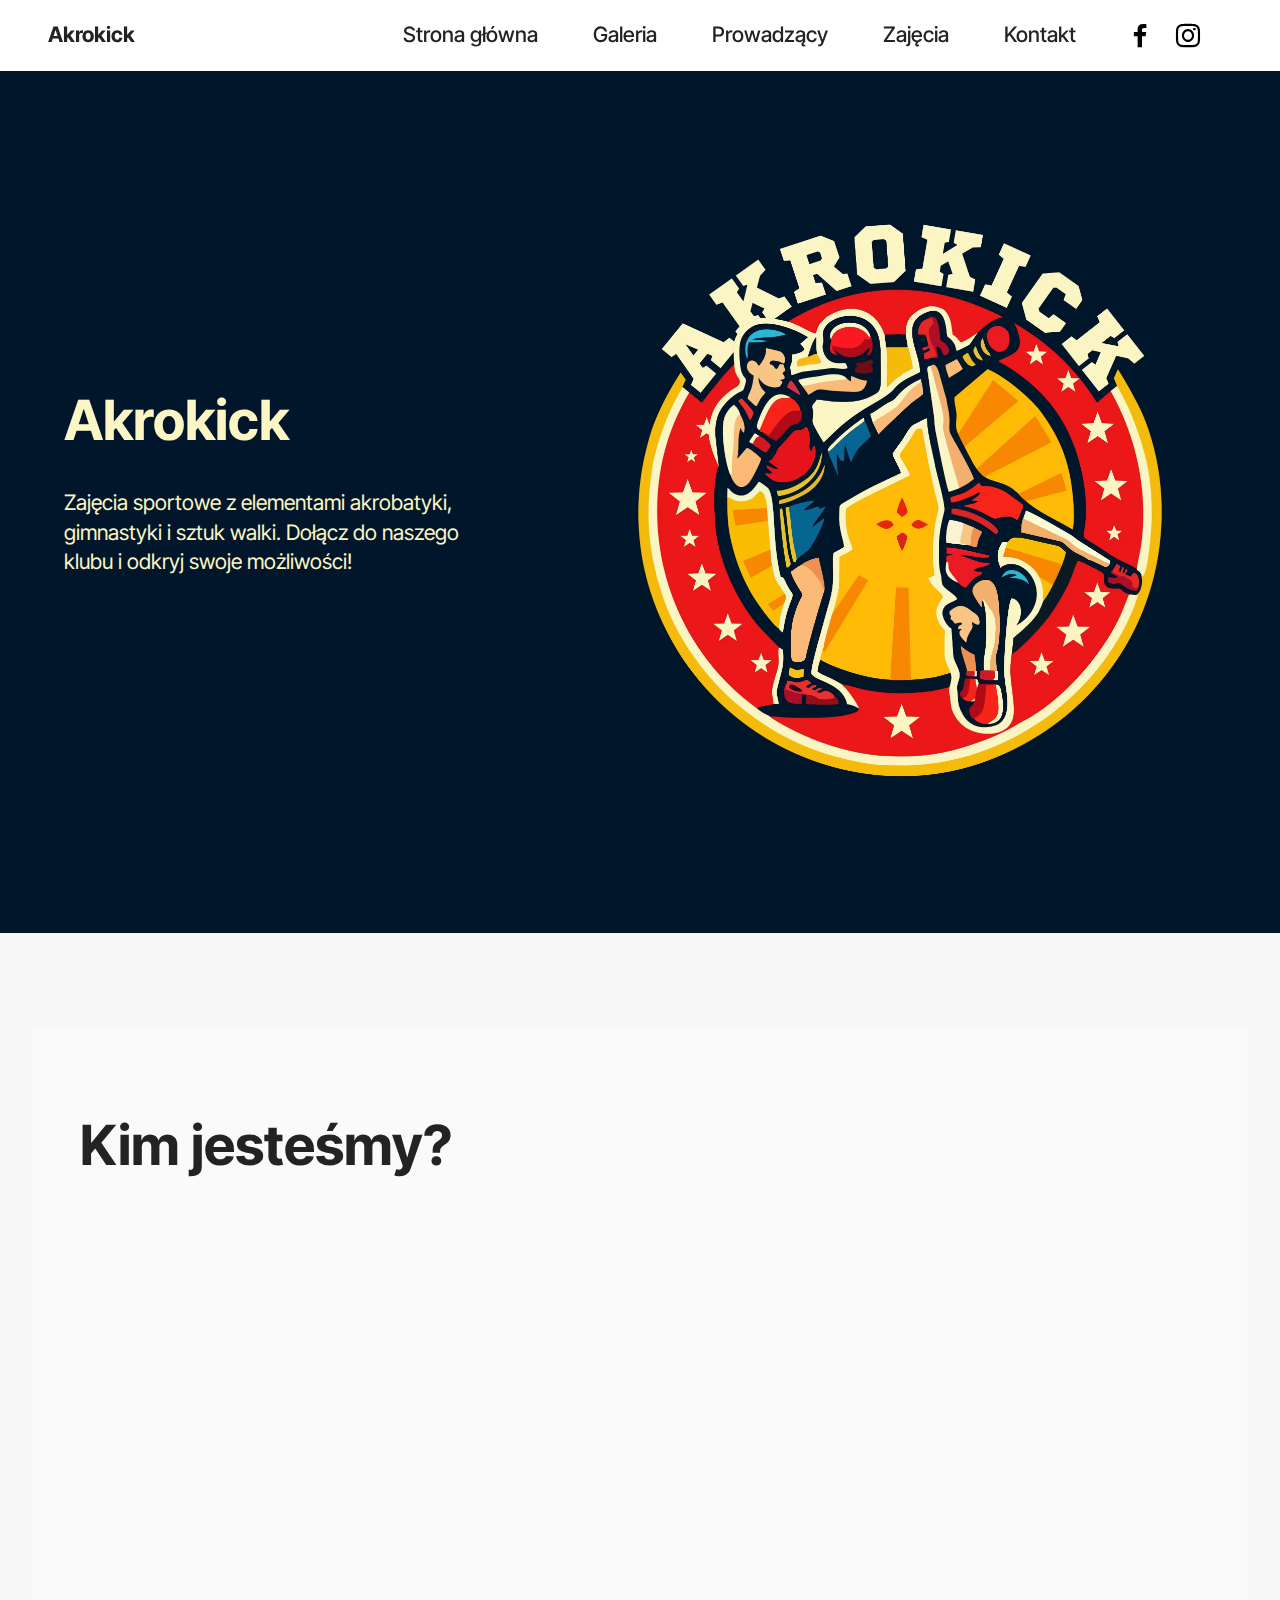
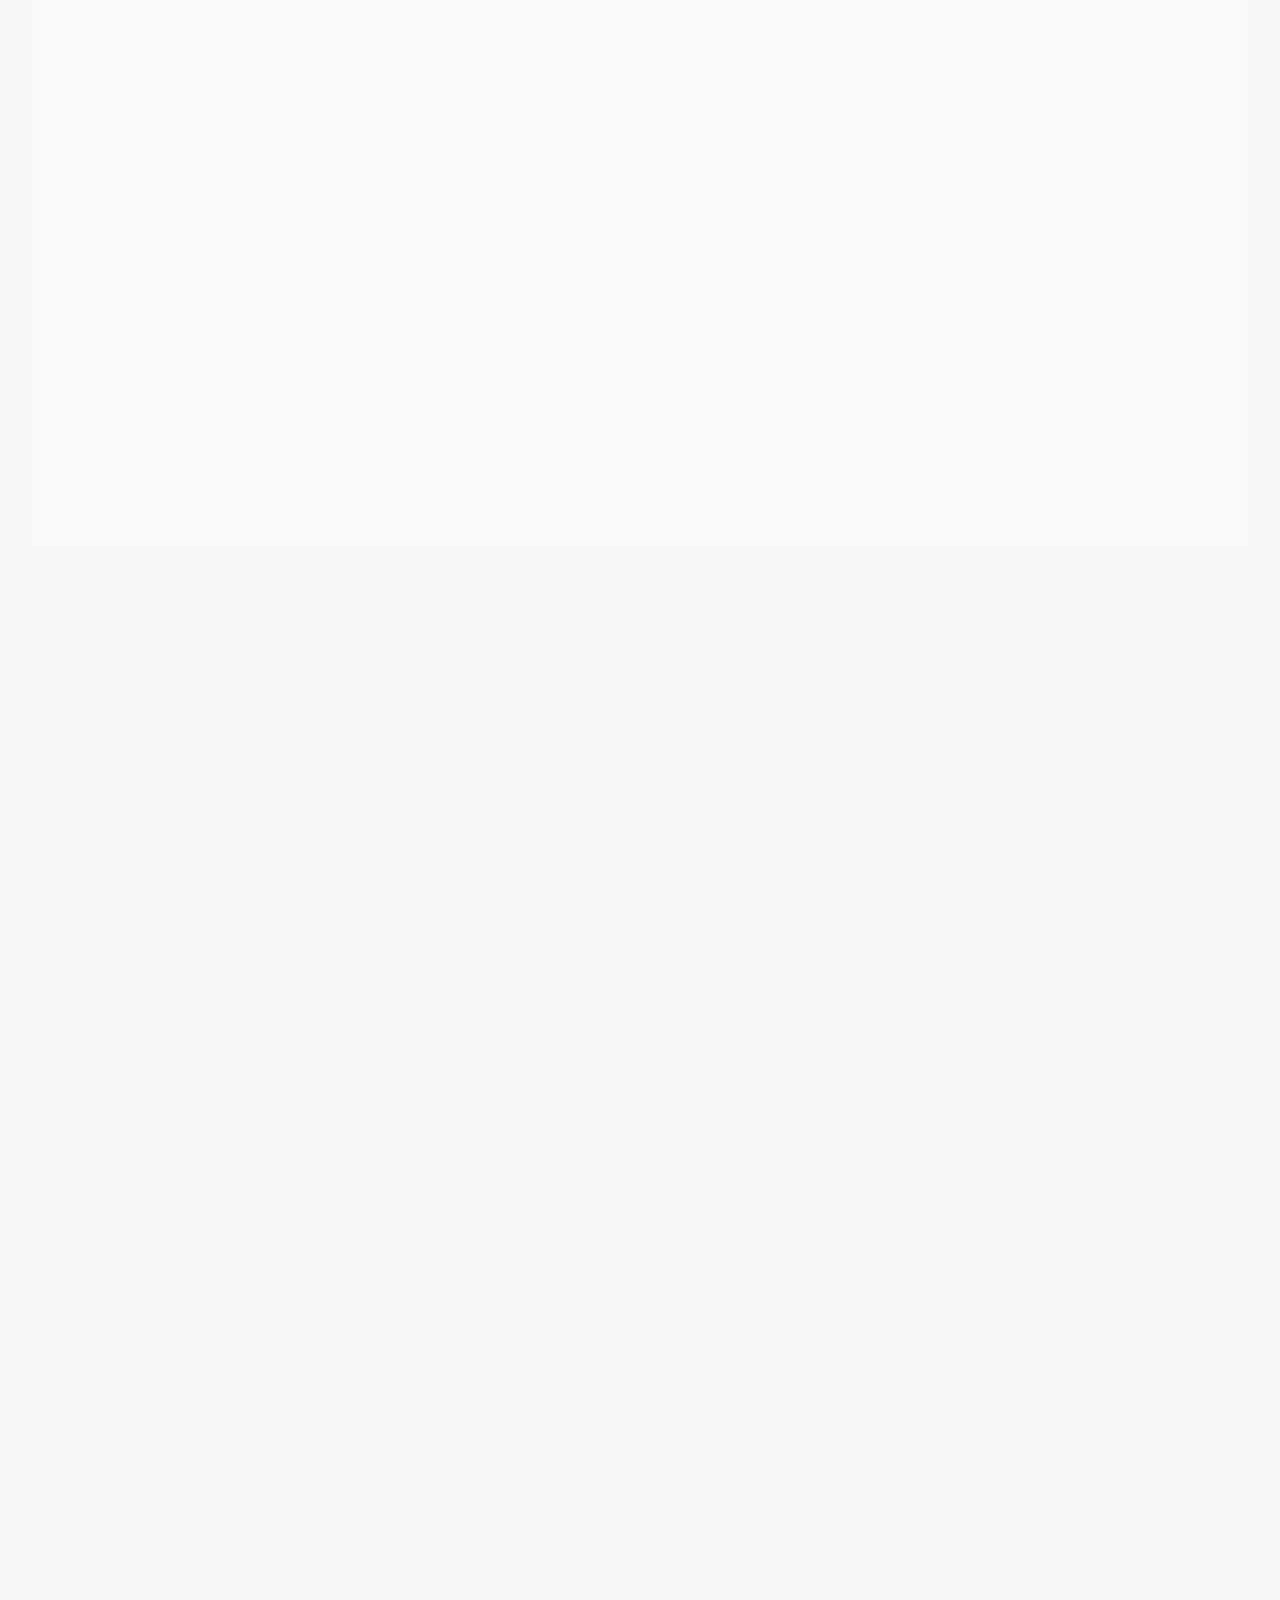
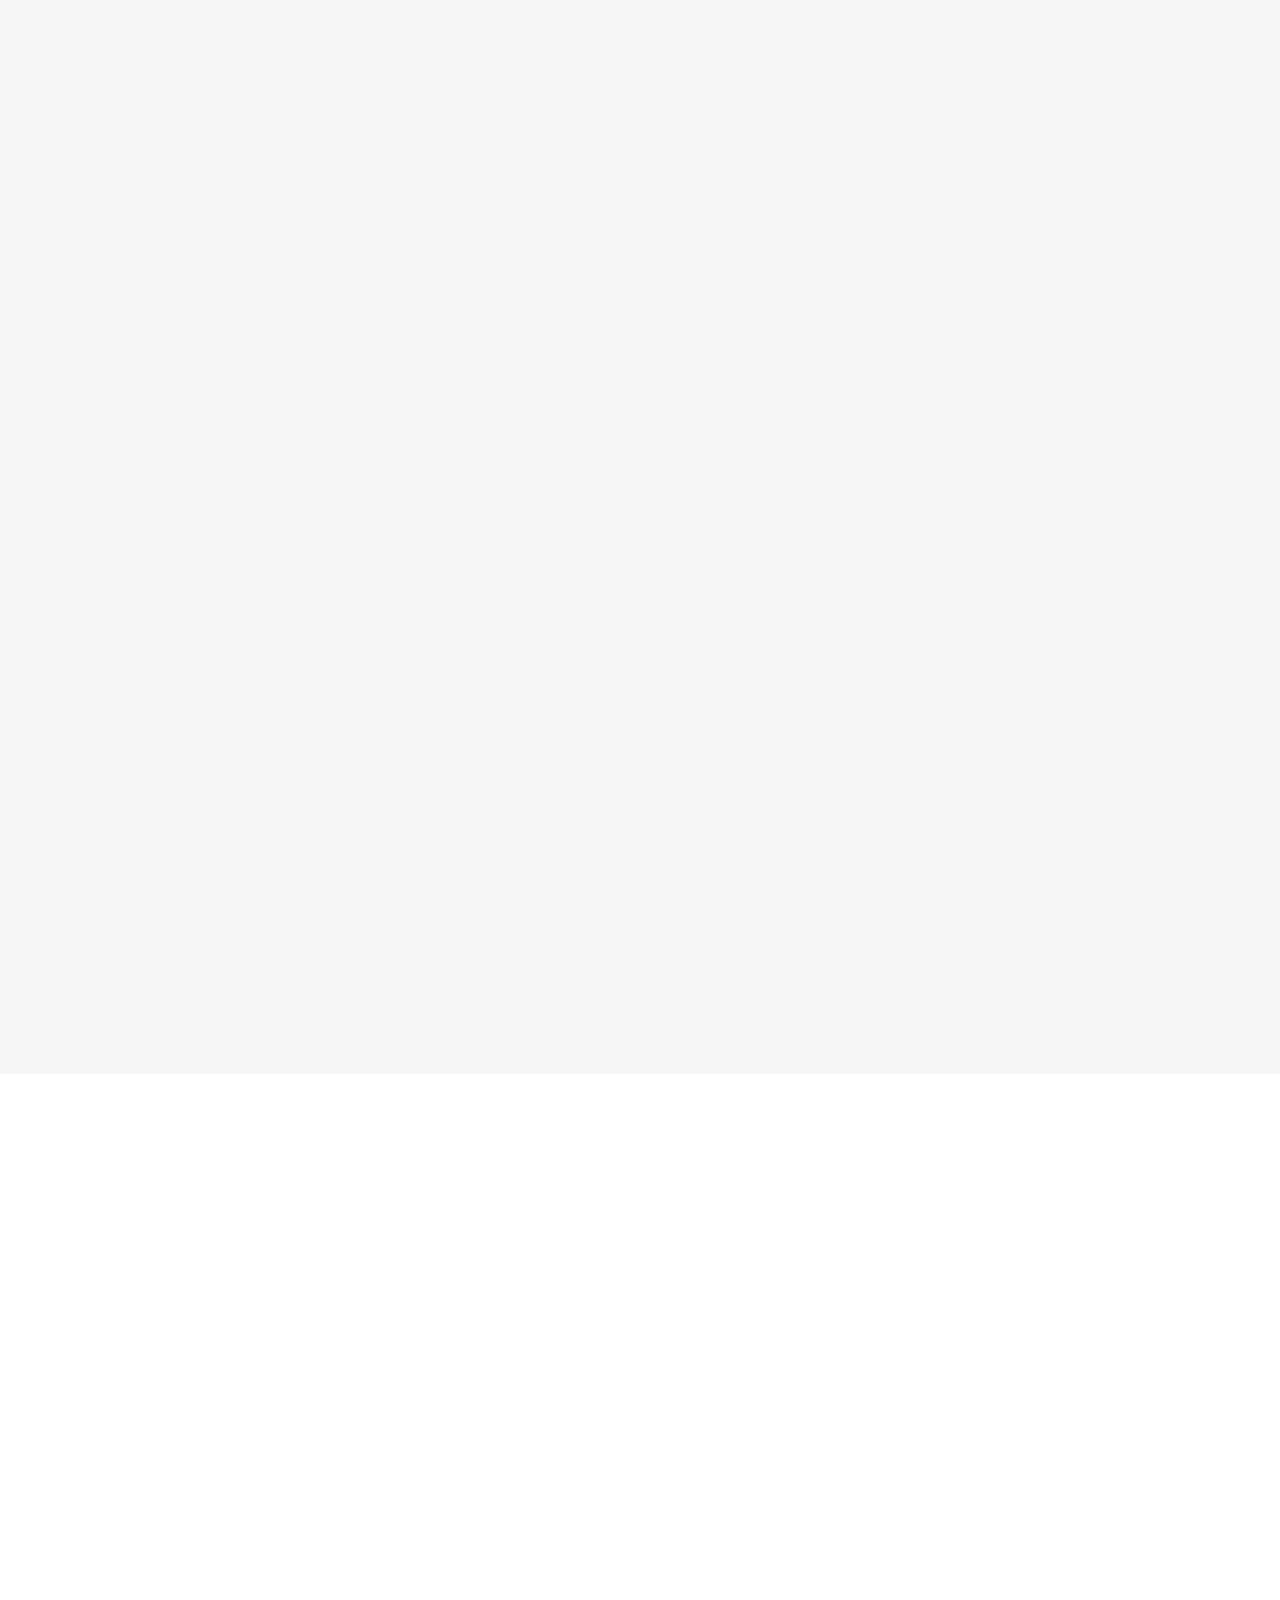
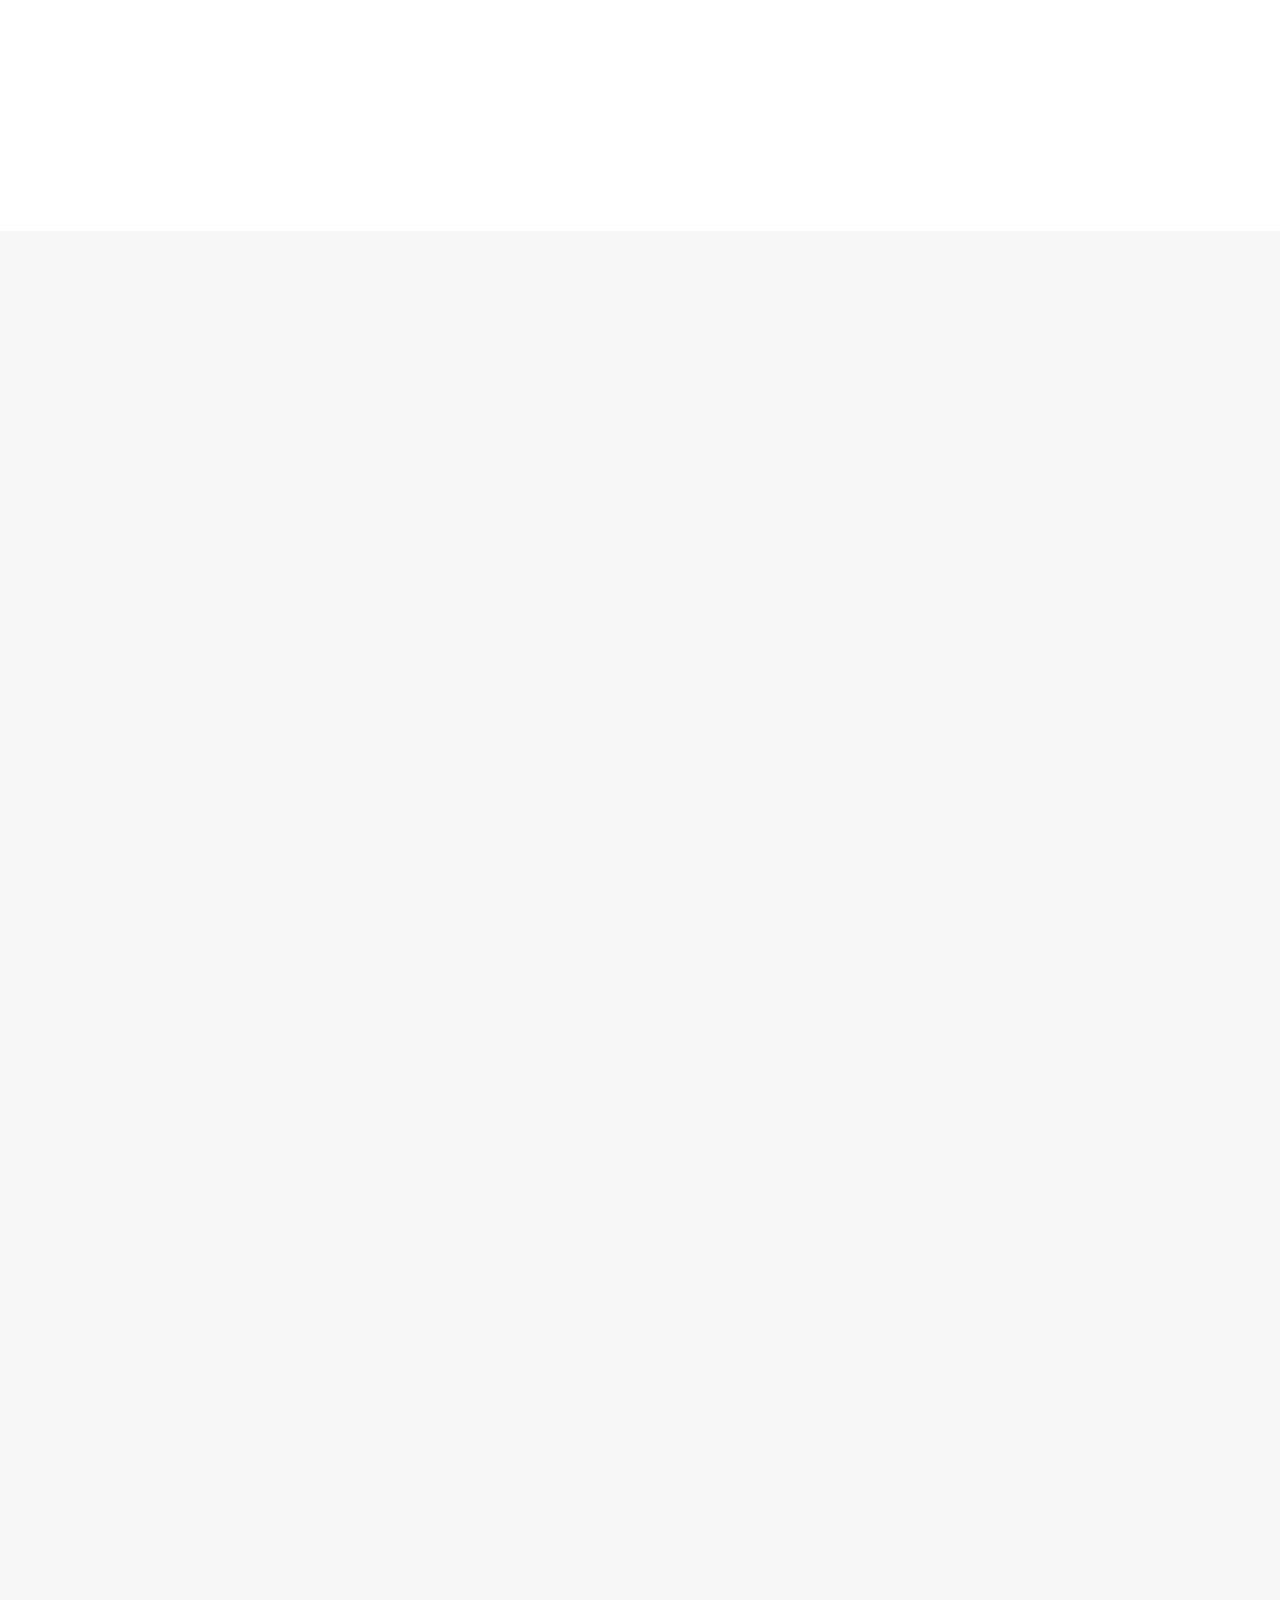
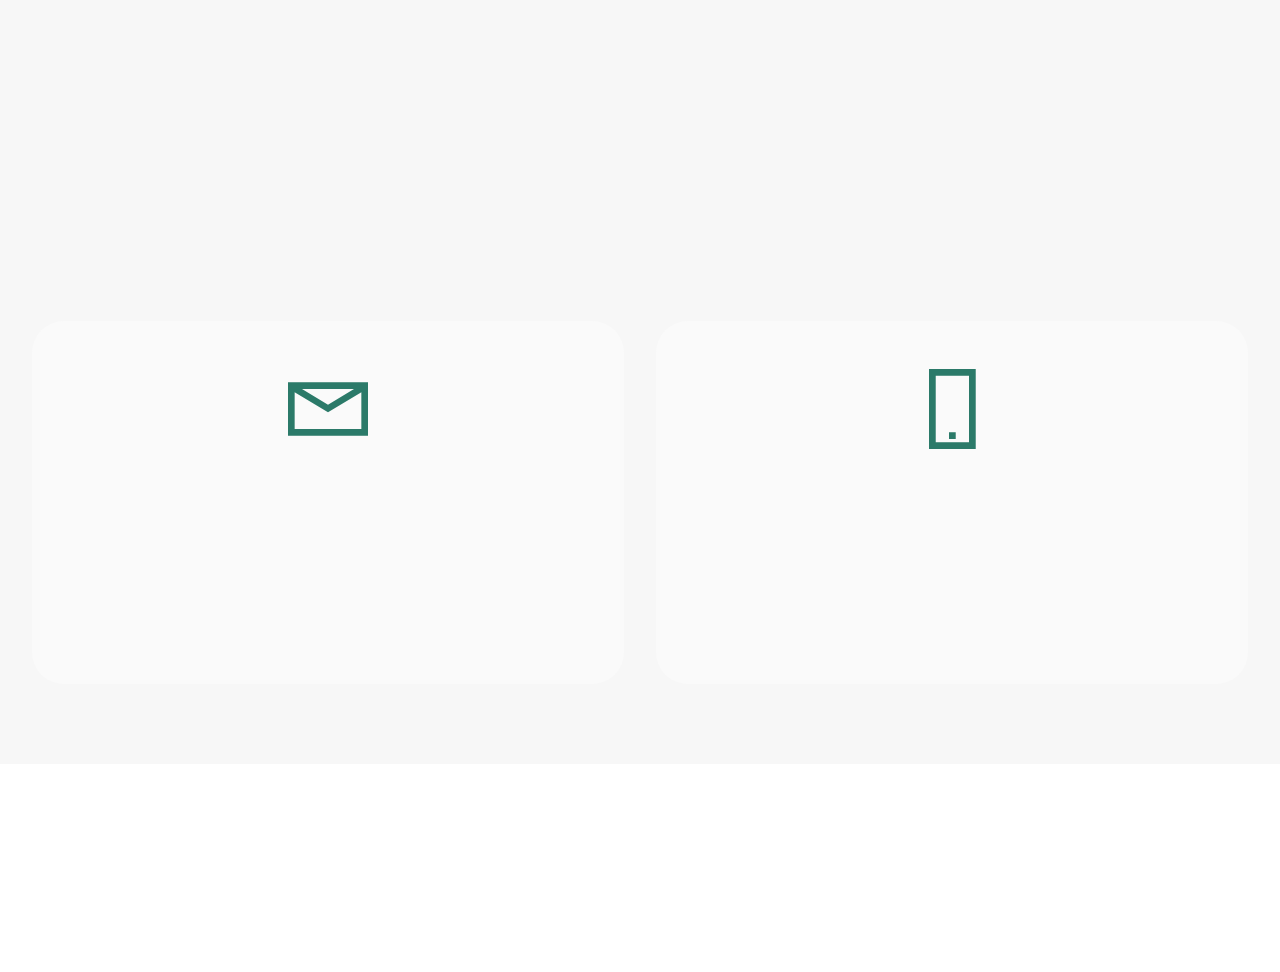
==== commit 7eaf1f04: "Add files via upload" ====
--- a/index.html
+++ b/index.html
@@ -1,12 +1,14 @@
 <!DOCTYPE html>
 <html  >
 <head>
+  <!-- Site made with Mobirise Website Builder v5.9.18, https://mobirise.com -->
   <meta charset="UTF-8">
   <meta http-equiv="X-UA-Compatible" content="IE=edge">
+  <meta name="generator" content="Mobirise v5.9.18, mobirise.com">
   <meta name="viewport" content="width=device-width, initial-scale=1, minimum-scale=1">
   <link rel="shortcut icon" href="assets/images/icon-128x125.png" type="image/x-icon">
   <meta name="description" content="Zajęcia sportowe z elementami akrobatyki, gimnastyki i kickboxingu">
-  <meta name="google-site-verification" content="6Po1MGbIGd4FqEeR2yA88TjRNZJzbTlBBOGnQxLveJI" />
+  
   
   <title>Akrokick</title>
   <link rel="stylesheet" href="assets/web/assets/mobirise-icons2/mobirise2.css">
@@ -19,7 +21,7 @@
   <link rel="stylesheet" href="assets/theme/css/style.css">
   <link rel="preload" href="https://fonts.googleapis.com/css?family=Inter+Tight:100,200,300,400,500,600,700,800,900,100i,200i,300i,400i,500i,600i,700i,800i,900i&display=swap" as="style" onload="this.onload=null;this.rel='stylesheet'">
   <noscript><link rel="stylesheet" href="https://fonts.googleapis.com/css?family=Inter+Tight:100,200,300,400,500,600,700,800,900,100i,200i,300i,400i,500i,600i,700i,800i,900i&display=swap"></noscript>
-  <link rel="preload" as="style" href="assets/mobirise/css/mbr-additional.css?v=xHWaX5"><link rel="stylesheet" href="assets/mobirise/css/mbr-additional.css?v=xHWaX5" type="text/css">
+  <link rel="preload" as="style" href="assets/mobirise/css/mbr-additional.css?v=QZQrfB"><link rel="stylesheet" href="assets/mobirise/css/mbr-additional.css?v=QZQrfB" type="text/css">
 
   
   
@@ -44,11 +46,20 @@
                 </div>
             </button>
             <div class="collapse navbar-collapse" id="navbarSupportedContent">
-                <ul class="navbar-nav nav-dropdown nav-right" data-app-modern-menu="true"><li class="nav-item"><a class="nav-link link text-black text-primary display-4" href="index.html#top">Strona główna</a></li>
+                <ul class="navbar-nav nav-dropdown nav-right" data-app-modern-menu="true"><li class="nav-item"><a class="nav-link link text-black text-primary display-4" href="index.html">Strona główna</a></li><li class="nav-item"><a class="nav-link link text-black text-primary display-4" href="page1.html">Galeria</a></li>
                     <li class="nav-item"><a class="nav-link link text-black text-primary display-4" href="index.html#features16-1w">Prowadzący</a></li>
                     <li class="nav-item"><a class="nav-link link text-black text-primary display-4" href="index.html#timeline03-20">Zajęcia</a>
                     </li><li class="nav-item"><a class="nav-link link text-black text-primary display-4" href="index.html#contacts1-1z">Kontakt</a></li></ul>
-                
+                <div class="icons-menu">
+                    <a class="iconfont-wrapper" href="https://www.facebook.com/profile.php?id=61567168265481">
+                        <span class="p-2 mbr-iconfont socicon-facebook socicon"></span>
+                    </a>
+                    <a class="iconfont-wrapper" href="https://www.instagram.com/akrokick/" target="_blank">
+                        <span class="p-2 mbr-iconfont socicon-instagram socicon"></span>
+                    </a>
+                    
+                    
+                </div>
                 
             </div>
         </div>
@@ -64,7 +75,7 @@
 	<div class="container-fluid">
 		<div class="row justify-content-center">
 			<div class="col-12 col-md-12 col-lg-7 image-wrapper">
-				<img class="w-100" src="assets/images/logo-2769x2711.webp" alt="Logo">
+				<img class="w-100" src="assets/images/logo-2769x2711.webp" alt="Mobirise Website Builder">
 			</div>
 			<div class="col-12 col-lg col-md-12">
 				<div class="text-wrapper align-left">
@@ -101,7 +112,7 @@
                 </div>
                 <div class="col-12 col-lg-6">
                     <div class="image-wrapper">
-                        <img src="assets/images/3y6a8691-1160x1740.webp" alt="Wspolne zdjecie">
+                        <img src="assets/images/3y6a8691-1160x1740.webp" alt="Mobirise Website Builder">
                     </div>
                 </div>
             </div>
@@ -128,7 +139,7 @@
                 </div>
             </div>
             <div class="col-12 col-md-12 col-lg-6 image-wrapper">
-                <img class="w-100" src="assets/images/3y6a8673-1-1256x1884.webp" alt="Wiktoria">
+                <img class="w-100" src="assets/images/3y6a8673-1-1256x1884.webp" alt="Mobirise Website Builder">
             </div>
         </div>
         <div class="row row-reverse justify-content-center">
@@ -145,62 +156,103 @@
                 </div>
             </div>
             <div class="col-12 col-md-12 col-lg-6 image-wrapper">
-                <img class="w-100" src="assets/images/3y6a8712-1-1256x1884.webp" alt="Hubert">
+                <img class="w-100" src="assets/images/3y6a8712-1-1256x1884.webp" alt="Mobirise Website Builder">
             </div>
         </div>
         
     </div>
 </section>
 
-<section data-bs-version="5.1" class="gallery3 cid-uqMwbxgN0Z" id="gallery03-2b">
-    
-    
-    <div class="container-fluid">
-      <div class="row justify-content-center">
-        <div class="col-12 content-head">
-          <div class="mbr-section-head mb-5">
-            <h4 class="mbr-section-title mbr-fonts-style align-center mb-0 display-2">
-              <strong>Galeria</strong></h4>
-            
-          </div>
-        </div>
-      </div>
-      <div class="row">
-        <div class="item features-image col-12 col-md-6 col-lg-3">
-          <div class="item-wrapper">
-            <div class="item-img">
-              <img src="assets/images/3y6a8757-1150x1150.webp" alt="Zdjecie w galerii 1" title="" data-slide-to="0" data-bs-slide-to="0">
-            </div>
-            
-          </div>
-        </div>
-        <div class="item features-image col-12 col-md-6 col-lg-3">
-          <div class="item-wrapper">
-            <div class="item-img">
-              <img src="assets/images/3y6a8896-1150x1150.webp" alt="Zdjecie w galerii 2" title="" data-slide-to="1" data-bs-slide-to="1">
-            </div>
-            
-          </div>
-        </div>
-        <div class="item features-image col-12 col-md-6 col-lg-3">
-          <div class="item-wrapper">
-            <div class="item-img">
-              <img src="assets/images/3y6a8808-1150x1150.webp" alt="Zdjecie w galerii 3" title="" data-slide-to="2" data-bs-slide-to="2">
-            </div>
-            
-          </div>
-        </div>
-        <div class="item features-image col-12 col-md-6 col-lg-3">
-          <div class="item-wrapper">
-            <div class="item-img">
-              <img src="assets/images/3y6a8899-1150x1150.webp" alt="Zdjecie w galerii 4" title="" data-slide-to="3" data-bs-slide-to="3">
-            </div>
-            
-          </div>
-        </div>
-      </div>
-    </div>
-  </section>
+<section data-bs-version="5.1" class="people04 cid-uu2jkqGjcm" id="people04-2g">
+	
+	
+	<div class="container">
+		<div class="row mb-5 justify-content-center">
+			<div class="col-12 mb-0 content-head">
+				<h3 class="mbr-section-title mbr-fonts-style align-center mb-0 display-2">
+					<strong>Opinie</strong></h3>
+				
+			</div>
+		</div>
+		<div class="row mbr-masonry" data-masonry="{&quot;percentPosition&quot;: true }">
+			
+			<div class="item features-without-image col-12 col-md-6 col-lg-4 active">
+				<div class="item-wrapper">
+					<div class="card-box align-left">
+						<p class="card-text mbr-fonts-style display-7">
+							Atmosfera w klubie jest świetna. Pan Hubert i Pani Wiktoria potrafią przekazać wiedzę podopiecznym. Bardzo sympatyczni 🙂. Najważniejsze jest bezpieczeństwo na treningach i duży nacisk na poprawną technikę. Syn zadowolony chętnie uczęszcza na treningi. Polecam serdecznie osobom początkującym jak i zaawansowanym!<br>
+						</p>
+						
+						<h5 class="card-title mbr-fonts-style display-7">
+							<strong>Paweł</strong></h5>
+					</div>
+				</div>
+			</div>
+			<div class="item features-without-image col-12 col-md-6 col-lg-4">
+				<div class="item-wrapper">
+					<div class="card-box align-left">
+						<p class="card-text mbr-fonts-style display-7">Dzieci są bardzo zadowolne z niecierpliwością czekają na kolejne zajęcia na których panuje mega sympatyczna atmosfera. Już po paru zajęciach widać podstępy w rozwoju fizycznym, chętnie wykonują ćwiczenia w domu. Zawsze jest kontakt z organizatorami, którzy świetnie rozumieją różne sytuacje i potrzeby dzieci.&nbsp;<br></p>
+						
+						<h5 class="card-title mbr-fonts-style display-7">
+							<strong>Anna</strong></h5>
+					</div>
+				</div>
+			</div><div class="item features-without-image col-12 col-md-6 col-lg-4">
+				<div class="item-wrapper">
+					<div class="card-box align-left">
+						<p class="card-text mbr-fonts-style display-7">
+							Dziecko bardzo zadowolone z prowadzonych zajęć. Widać, że jej się podoba bo ćwiczy codziennie. Nie może się doczekać wtorku bo wtedy jest Akrobatyka... dobrze że są takie zajęcia blisko domu.</p>
+						
+						<h5 class="card-title mbr-fonts-style display-7">&nbsp;</h5>
+					</div>
+				</div>
+			</div><div class="item features-without-image col-12 col-md-6 col-lg-4">
+				<div class="item-wrapper">
+					<div class="card-box align-left">
+						<p class="card-text mbr-fonts-style display-7">
+							Super ekipa! Perfekcyjne zajęcia dla dzieci - zarówno akrobatyka jak i kickboxing. Wiktoria z Hubertem stworzyli coś ekstra dla każdego dziecka, niezależnie od płci. Niesamowite zajęcia, zaangażowanie i świetne indywidualne podejście.</p>
+						
+						<h5 class="card-title mbr-fonts-style display-7">
+							<strong>Martyna</strong></h5>
+					</div>
+				</div>
+			</div><div class="item features-without-image col-12 col-md-6 col-lg-4">
+				<div class="item-wrapper">
+					<div class="card-box align-left">
+						<p class="card-text mbr-fonts-style display-7">
+							Super ekipa, profesjonalne podejście</p>
+						
+						<h5 class="card-title mbr-fonts-style display-7">
+							<strong>Lena</strong></h5>
+					</div>
+				</div>
+			</div><div class="item features-without-image col-12 col-md-6 col-lg-4">
+				<div class="item-wrapper">
+					<div class="card-box align-left">
+						<p class="card-text mbr-fonts-style display-7">
+							Super. Dziecko bardzo zadowolone
+						</p>
+						
+						<h5 class="card-title mbr-fonts-style display-7">&nbsp;</h5>
+					</div>
+				</div>
+			</div><div class="item features-without-image col-12 col-md-6 col-lg-4">
+				<div class="item-wrapper">
+					<div class="card-box align-left">
+						<p class="card-text mbr-fonts-style display-7">
+							Polecam, pełen profesjonalizm!</p>
+						
+						<h5 class="card-title mbr-fonts-style display-7">
+							<strong>Krystian</strong></h5>
+					</div>
+				</div>
+			</div>
+			
+			
+			
+		</div>
+	</div>
+</section>
 
 <section data-bs-version="5.1" class="map1 cid-uqHUVTZDs8" id="map01-26">
 	
@@ -312,7 +364,37 @@
     </div>
 </section>
 
-<script src="assets/bootstrap/js/bootstrap.bundle.min.js"></script>  <script src="assets/smoothscroll/smooth-scroll.js"></script>  <script src="assets/ytplayer/index.js"></script>  <script src="assets/dropdown/js/navbar-dropdown.js"></script>  <script src="assets/theme/js/script.js"></script>  
+<section data-bs-version="5.1" class="social4 cid-uu2hO9akZf" id="social04-2e">
+    
+    
+    
+
+    <div class="container">
+        <div class="media-container-row">
+            <div class="col-12">
+                <h3 class="mbr-section-title align-center mb-5 mbr-fonts-style display-2">
+                    <strong>Zaobserwuj nas</strong></h3>
+                <div class="social-list align-center">
+                    <a class="iconfont-wrapper bg-facebook m-2 " target="_blank" href="https://www.facebook.com/profile.php?id=61567168265481">
+                        <span class="socicon-facebook socicon"></span>
+                    </a>
+                    
+                    <a class="iconfont-wrapper bg-instagram m-2" href="https://www.instagram.com/akrokick/" target="_blank">
+                        <span class="socicon-instagram socicon"></span>
+                    </a>
+                    
+                    
+                    
+                    
+                    
+                    
+                    
+                    
+                </div>
+            </div>
+        </div>
+    </div>
+</section><section class="display-7" style="padding: 0;align-items: center;justify-content: center;flex-wrap: wrap;    align-content: center;display: flex;position: relative;height: 4rem;"><a href="https://mobiri.se/2429671" style="flex: 1 1;height: 4rem;position: absolute;width: 100%;z-index: 1;"><img alt="" style="height: 4rem;" src="[data-uri]"></a><p style="margin: 0;text-align: center;" class="display-7">&#8204;</p><a style="z-index:1" href="https://mobirise.com/builder/ai-website-generator.html">AI Website Generator</a></section><script src="assets/bootstrap/js/bootstrap.bundle.min.js"></script>  <script src="assets/smoothscroll/smooth-scroll.js"></script>  <script src="assets/ytplayer/index.js"></script>  <script src="assets/dropdown/js/navbar-dropdown.js"></script>  <script src="assets/masonry/masonry.pkgd.min.js"></script>  <script src="assets/imagesloaded/imagesloaded.pkgd.min.js"></script>  <script src="assets/theme/js/script.js"></script>  
   
   
  <div id="scrollToTop" class="scrollToTop mbr-arrow-up"><a style="text-align: center;"><i class="mbr-arrow-up-icon mbr-arrow-up-icon-cm cm-icon cm-icon-smallarrow-up"></i></a></div>
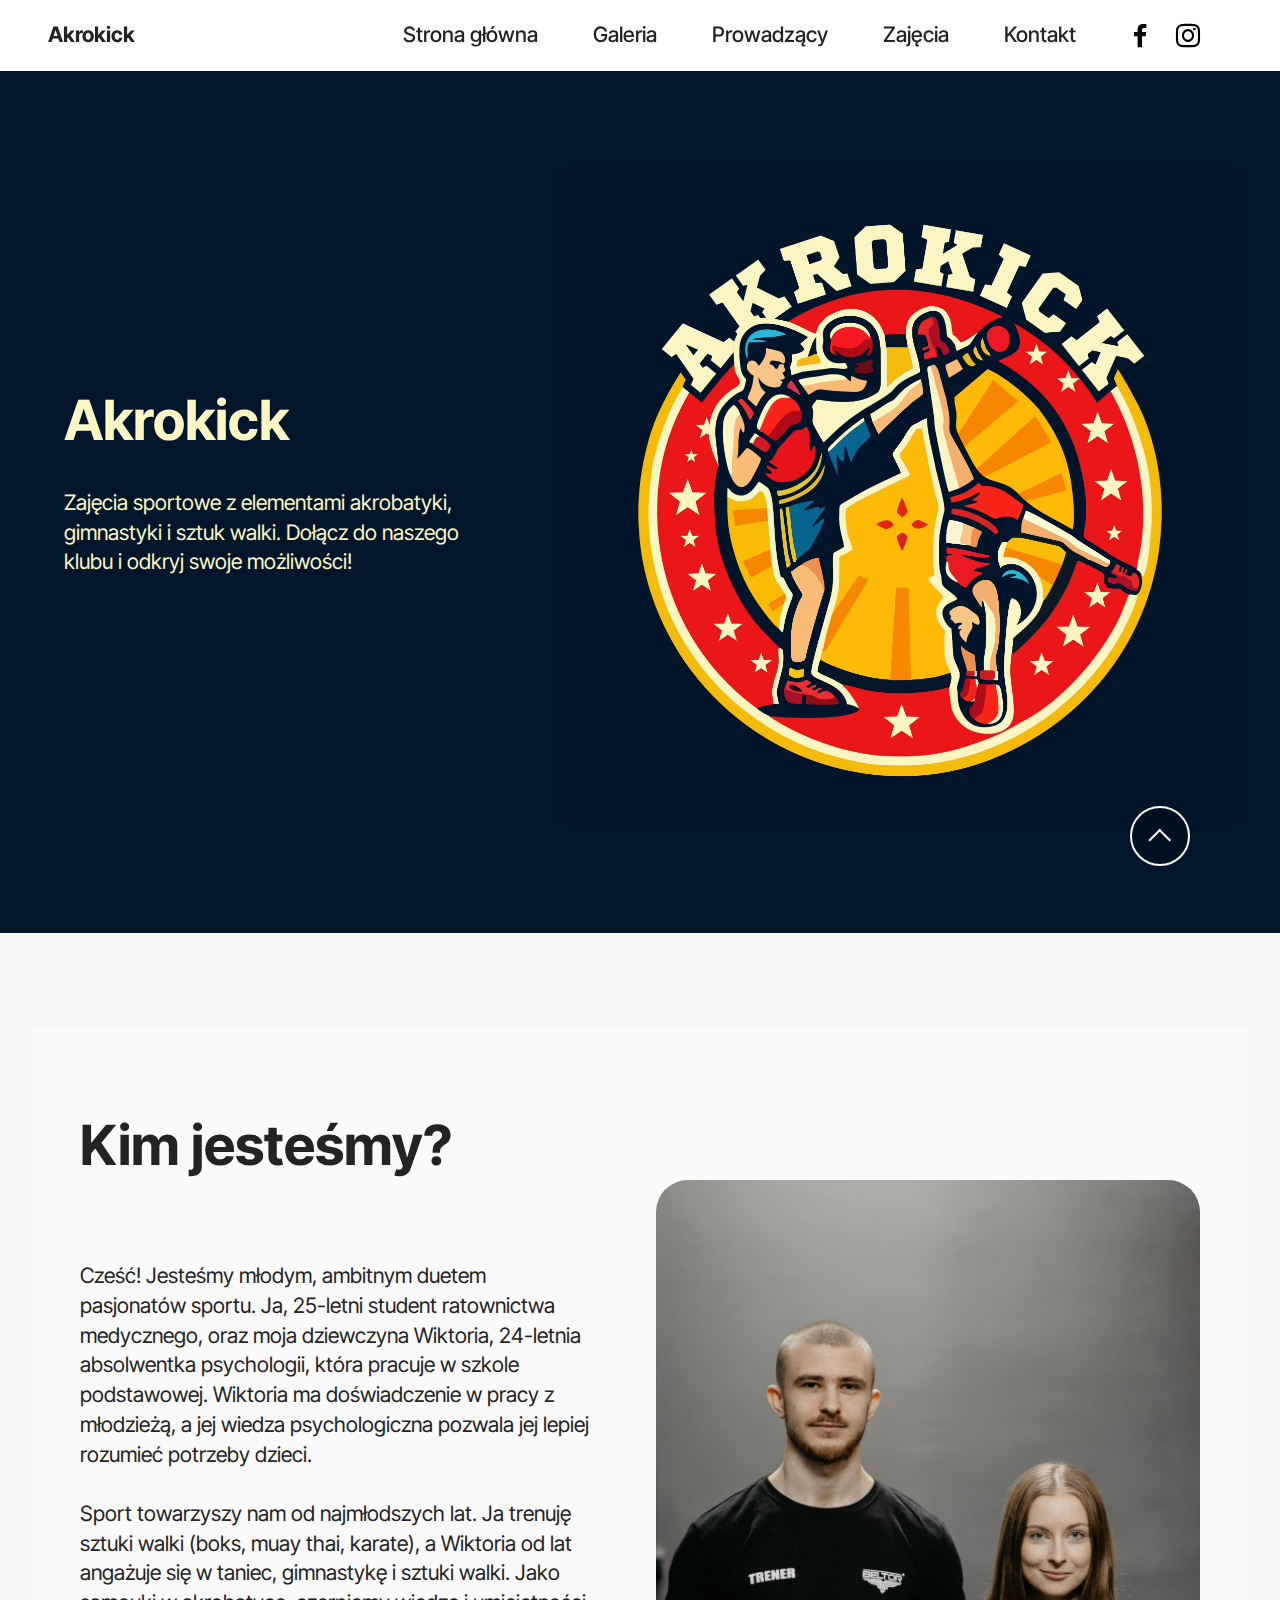
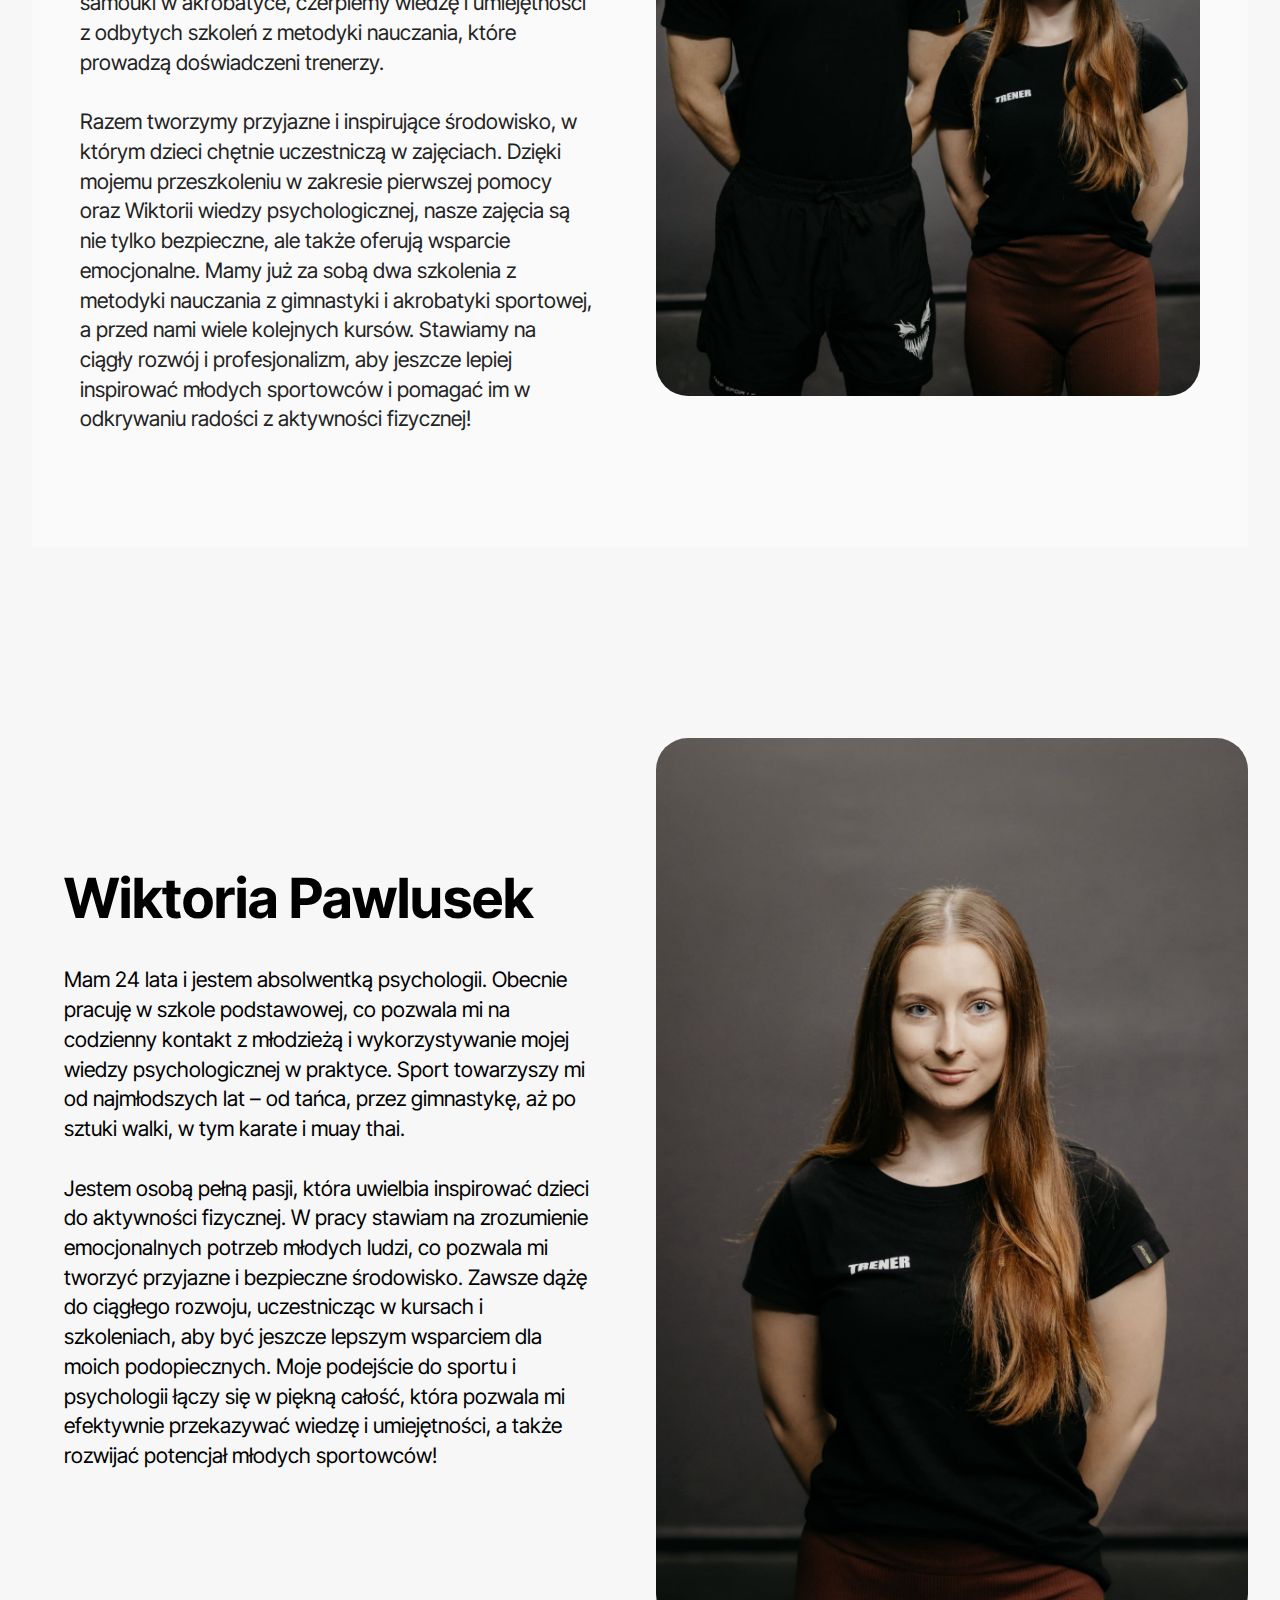
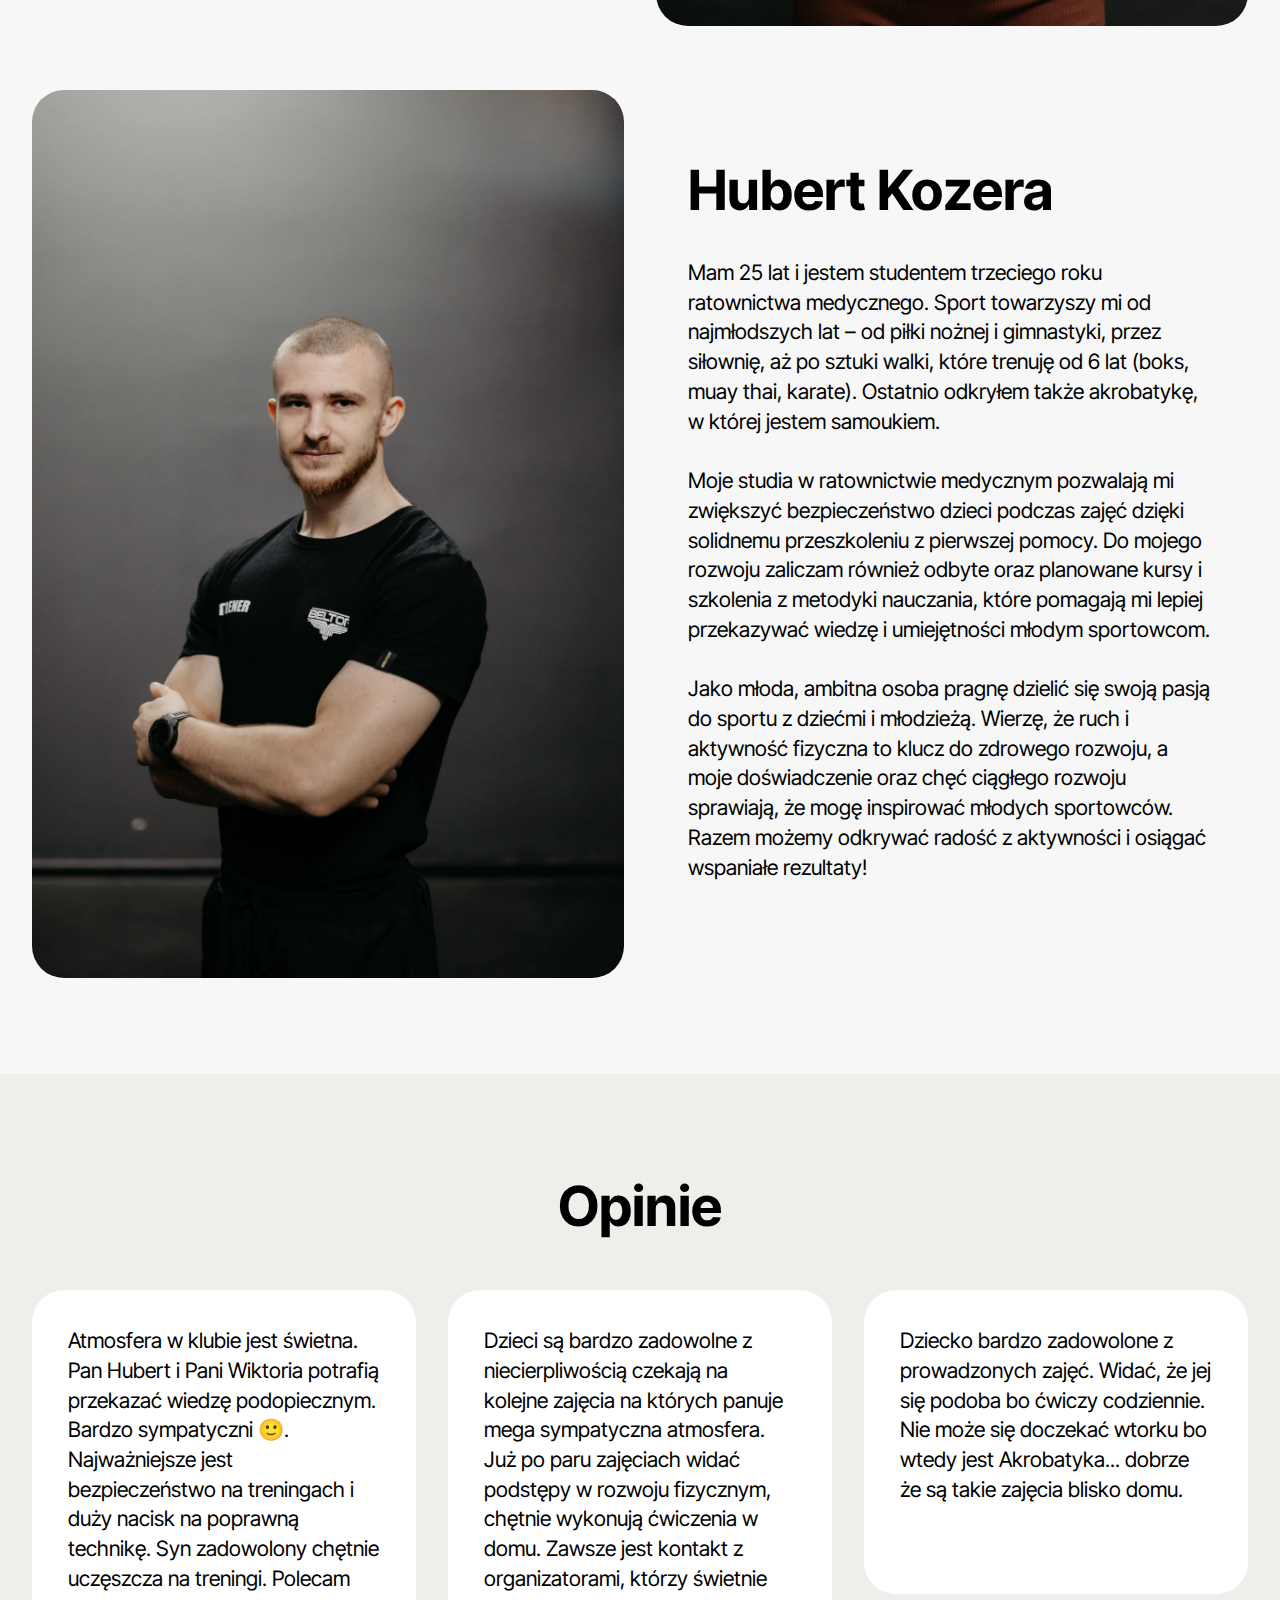
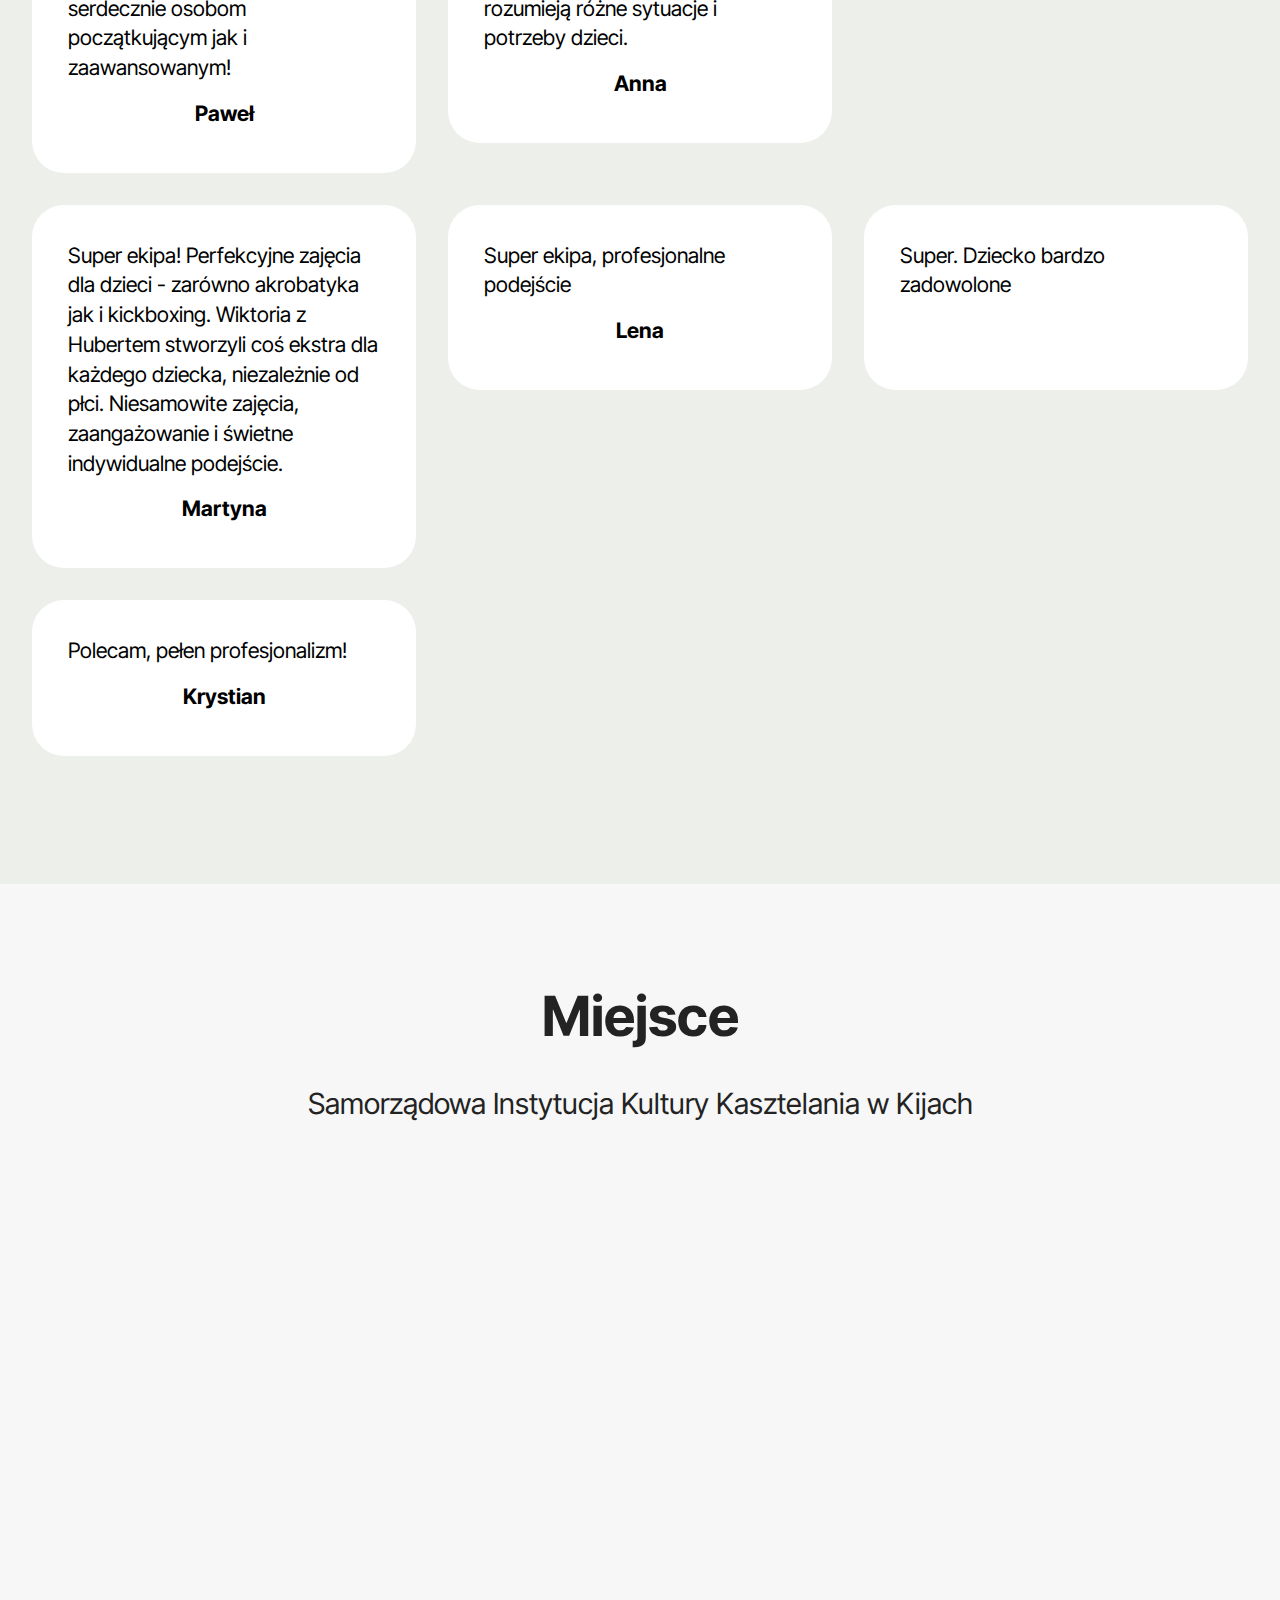
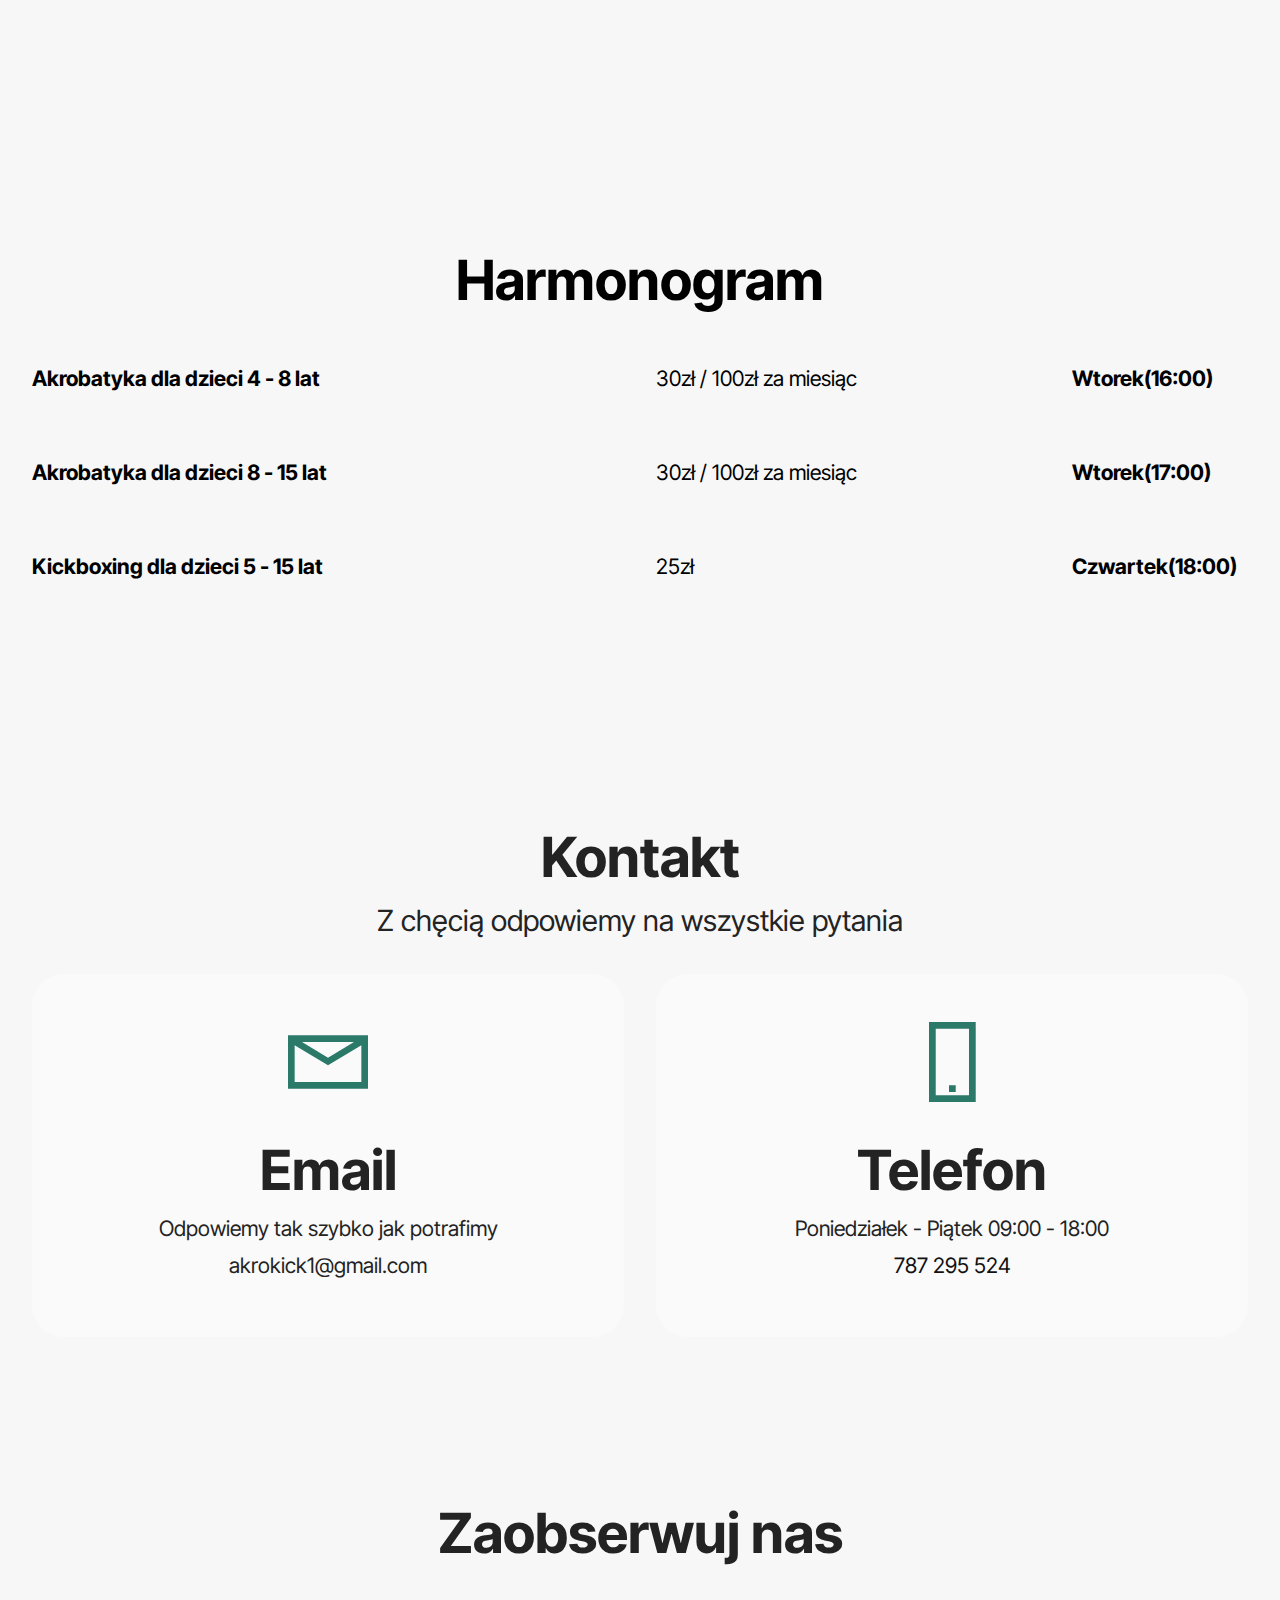
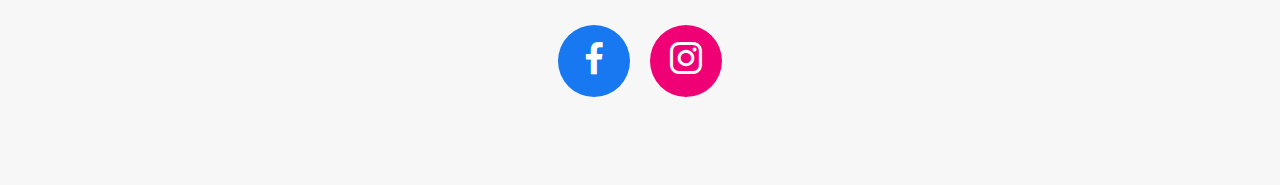
==== commit 1de7604f: "Add files via upload" ====
--- a/index.html
+++ b/index.html
@@ -1,403 +1,654 @@
 <!DOCTYPE html>
-<html  >
-<head>
-  <!-- Site made with Mobirise Website Builder v5.9.18, https://mobirise.com -->
-  <meta charset="UTF-8">
-  <meta http-equiv="X-UA-Compatible" content="IE=edge">
-  <meta name="generator" content="Mobirise v5.9.18, mobirise.com">
-  <meta name="viewport" content="width=device-width, initial-scale=1, minimum-scale=1">
-  <link rel="shortcut icon" href="assets/images/icon-128x125.png" type="image/x-icon">
-  <meta name="description" content="Zajęcia sportowe z elementami akrobatyki, gimnastyki i kickboxingu">
-  
-  
-  <title>Akrokick</title>
-  <link rel="stylesheet" href="assets/web/assets/mobirise-icons2/mobirise2.css">
-  <link rel="stylesheet" href="assets/bootstrap/css/bootstrap.min.css">
-  <link rel="stylesheet" href="assets/bootstrap/css/bootstrap-grid.min.css">
-  <link rel="stylesheet" href="assets/bootstrap/css/bootstrap-reboot.min.css">
-  <link rel="stylesheet" href="assets/animatecss/animate.css">
-  <link rel="stylesheet" href="assets/dropdown/css/style.css">
-  <link rel="stylesheet" href="assets/socicon/css/styles.css">
-  <link rel="stylesheet" href="assets/theme/css/style.css">
-  <link rel="preload" href="https://fonts.googleapis.com/css?family=Inter+Tight:100,200,300,400,500,600,700,800,900,100i,200i,300i,400i,500i,600i,700i,800i,900i&display=swap" as="style" onload="this.onload=null;this.rel='stylesheet'">
-  <noscript><link rel="stylesheet" href="https://fonts.googleapis.com/css?family=Inter+Tight:100,200,300,400,500,600,700,800,900,100i,200i,300i,400i,500i,600i,700i,800i,900i&display=swap"></noscript>
-  <link rel="preload" as="style" href="assets/mobirise/css/mbr-additional.css?v=QZQrfB"><link rel="stylesheet" href="assets/mobirise/css/mbr-additional.css?v=QZQrfB" type="text/css">
-
-  
-  
-  
-</head>
-<body>
-  
-  <section data-bs-version="5.1" class="menu menu2 cid-uoUXhXCdNt" once="menu" id="menu2-1m">
-    
-    <nav class="navbar navbar-dropdown navbar-fixed-top navbar-expand-lg">
+<html>
+  <head>
+    <meta charset="UTF-8" />
+    <meta http-equiv="X-UA-Compatible" content="IE=edge" />
+    <meta name="generator" content="Mobirise v5.9.18, mobirise.com" />
+    <meta
+      name="viewport"
+      content="width=device-width, initial-scale=1, minimum-scale=1"
+    />
+    <link
+      rel="shortcut icon"
+      href="assets/images/icon-128x125.png"
+      type="image/x-icon"
+    />
+    <meta
+      name="description"
+      content="Zajęcia sportowe z elementami akrobatyki, gimnastyki i kickboxingu"
+    />
+
+    <title>Akrokick</title>
+    <link
+      rel="stylesheet"
+      href="assets/web/assets/mobirise-icons2/mobirise2.css"
+    />
+    <link rel="stylesheet" href="assets/bootstrap/css/bootstrap.min.css" />
+    <link rel="stylesheet" href="assets/bootstrap/css/bootstrap-grid.min.css" />
+    <link
+      rel="stylesheet"
+      href="assets/bootstrap/css/bootstrap-reboot.min.css"
+    />
+    <link rel="stylesheet" href="assets/animatecss/animate.css" />
+    <link rel="stylesheet" href="assets/dropdown/css/style.css" />
+    <link rel="stylesheet" href="assets/socicon/css/styles.css" />
+    <link rel="stylesheet" href="assets/theme/css/style.css" />
+    <link
+      rel="preload"
+      href="https://fonts.googleapis.com/css?family=Inter+Tight:100,200,300,400,500,600,700,800,900,100i,200i,300i,400i,500i,600i,700i,800i,900i&display=swap"
+      as="style"
+      onload="this.onload=null;this.rel='stylesheet'"
+    />
+    <noscript
+      ><link
+        rel="stylesheet"
+        href="https://fonts.googleapis.com/css?family=Inter+Tight:100,200,300,400,500,600,700,800,900,100i,200i,300i,400i,500i,600i,700i,800i,900i&display=swap"
+    /></noscript>
+    <link
+      rel="preload"
+      as="style"
+      href="assets/mobirise/css/mbr-additional.css?v=WbwTIO"
+    />
+    <link
+      rel="stylesheet"
+      href="assets/mobirise/css/mbr-additional.css?v=WbwTIO"
+      type="text/css"
+    />
+  </head>
+  <body>
+    <section
+      data-bs-version="5.1"
+      class="menu menu2 cid-uoUXhXCdNt"
+      once="menu"
+      id="menu2-1m"
+    >
+      <nav class="navbar navbar-dropdown navbar-fixed-top navbar-expand-lg">
         <div class="container-fluid">
-            <div class="navbar-brand">
-                
-                <span class="navbar-caption-wrap"><a class="navbar-caption text-black text-primary display-7">Akrokick</a></span>
-            </div>
-            <button class="navbar-toggler" type="button" data-toggle="collapse" data-bs-toggle="collapse" data-target="#navbarSupportedContent" data-bs-target="#navbarSupportedContent" aria-controls="navbarNavAltMarkup" aria-expanded="false" aria-label="Toggle navigation">
-                <div class="hamburger">
-                    <span></span>
-                    <span></span>
-                    <span></span>
-                    <span></span>
+          <div class="navbar-brand">
+            <span class="navbar-caption-wrap"
+              ><a class="navbar-caption text-black text-primary display-7"
+                >Akrokick</a
+              ></span
+            >
+          </div>
+          <button
+            class="navbar-toggler"
+            type="button"
+            data-toggle="collapse"
+            data-bs-toggle="collapse"
+            data-target="#navbarSupportedContent"
+            data-bs-target="#navbarSupportedContent"
+            aria-controls="navbarNavAltMarkup"
+            aria-expanded="false"
+            aria-label="Toggle navigation"
+          >
+            <div class="hamburger">
+              <span></span>
+              <span></span>
+              <span></span>
+              <span></span>
+            </div>
+          </button>
+          <div class="collapse navbar-collapse" id="navbarSupportedContent">
+            <ul
+              class="navbar-nav nav-dropdown nav-right"
+              data-app-modern-menu="true"
+            >
+              <li class="nav-item">
+                <a
+                  class="nav-link link text-black text-primary display-4"
+                  href="index.html"
+                  >Strona główna</a
+                >
+              </li>
+              <li class="nav-item">
+                <a
+                  class="nav-link link text-black text-primary display-4"
+                  href="page1.html"
+                  >Galeria</a
+                >
+              </li>
+              <li class="nav-item">
+                <a
+                  class="nav-link link text-black text-primary display-4"
+                  href="index.html#features16-1w"
+                  >Prowadzący</a
+                >
+              </li>
+              <li class="nav-item">
+                <a
+                  class="nav-link link text-black text-primary display-4"
+                  href="index.html#timeline03-20"
+                  >Zajęcia</a
+                >
+              </li>
+              <li class="nav-item">
+                <a
+                  class="nav-link link text-black text-primary display-4"
+                  href="index.html#contacts1-1z"
+                  >Kontakt</a
+                >
+              </li>
+            </ul>
+            <div class="icons-menu">
+              <a
+                class="iconfont-wrapper"
+                href="https://www.facebook.com/profile.php?id=61567168265481"
+              >
+                <span class="p-2 mbr-iconfont socicon-facebook socicon"></span>
+              </a>
+              <a
+                class="iconfont-wrapper"
+                href="https://www.instagram.com/akrokick/"
+                target="_blank"
+              >
+                <span class="p-2 mbr-iconfont socicon-instagram socicon"></span>
+              </a>
+            </div>
+          </div>
+        </div>
+      </nav>
+    </section>
+
+    <section
+      data-bs-version="5.1"
+      class="header1 cid-uqMpfdCDE6"
+      id="header01-27"
+    >
+      <div class="container-fluid">
+        <div class="row justify-content-center">
+          <div class="col-12 col-md-12 col-lg-7 image-wrapper">
+            <img
+              class="w-100"
+              src="assets/images/logo-2769x2711.jpg"
+              alt="Mobirise Website Builder"
+            />
+          </div>
+          <div class="col-12 col-lg col-md-12">
+            <div class="text-wrapper align-left">
+              <h1 class="mbr-section-title mbr-fonts-style mb-4 display-2">
+                <strong>Akrokick</strong>
+              </h1>
+              <p class="mbr-text mbr-fonts-style mb-4 display-7">
+                Zajęcia sportowe z elementami akrobatyki, gimnastyki i sztuk
+                walki. Dołącz do naszego klubu i odkryj swoje możliwości!
+              </p>
+            </div>
+          </div>
+        </div>
+      </div>
+    </section>
+
+    <section
+      data-bs-version="5.1"
+      class="features16 cid-uoV4XGV1hx"
+      id="features16-1w"
+    >
+      <div class="container">
+        <div class="content-wrapper">
+          <div class="row align-items-center">
+            <div class="col-12 col-lg">
+              <div class="text-wrapper">
+                <h6 class="card-title mbr-fonts-style display-2">
+                  <strong>Kim jesteśmy?</strong><br /><strong><br /></strong>
+                </h6>
+                <p class="mbr-text mbr-fonts-style mb-4 display-4">
+                  Cześć! Jesteśmy młodym, ambitnym duetem pasjonatów sportu. Ja,
+                  25-letni student ratownictwa medycznego, oraz moja dziewczyna
+                  Wiktoria, 24-letnia absolwentka psychologii, która pracuje w
+                  szkole podstawowej. Wiktoria ma doświadczenie w pracy z
+                  młodzieżą, a jej wiedza psychologiczna pozwala jej lepiej
+                  rozumieć potrzeby dzieci.
+                  <br />
+                  <br />Sport towarzyszy nam od najmłodszych lat. Ja trenuję
+                  sztuki walki (boks, muay thai, karate), a Wiktoria od lat
+                  angażuje się w taniec, gimnastykę i sztuki walki. Jako samouki
+                  w akrobatyce, czerpiemy wiedzę i umiejętności z odbytych
+                  szkoleń z metodyki nauczania, które prowadzą doświadczeni
+                  trenerzy.
+                  <br />
+                  <br />Razem tworzymy przyjazne i inspirujące środowisko, w
+                  którym dzieci chętnie uczestniczą w zajęciach. Dzięki mojemu
+                  przeszkoleniu w zakresie pierwszej pomocy oraz Wiktorii wiedzy
+                  psychologicznej, nasze zajęcia są nie tylko bezpieczne, ale
+                  także oferują wsparcie emocjonalne. Mamy już za sobą dwa
+                  szkolenia z metodyki nauczania z gimnastyki i akrobatyki
+                  sportowej, a przed nami wiele kolejnych kursów. Stawiamy na
+                  ciągły rozwój i profesjonalizm, aby jeszcze lepiej inspirować
+                  młodych sportowców i pomagać im w odkrywaniu radości z
+                  aktywności fizycznej!
+                </p>
+              </div>
+            </div>
+            <div class="col-12 col-lg-6">
+              <div class="image-wrapper">
+                <img
+                  src="assets/images/3y6a8691-1160x1740.jpg"
+                  alt="Mobirise Website Builder"
+                />
+              </div>
+            </div>
+          </div>
+        </div>
+      </div>
+    </section>
+
+    <section
+      data-bs-version="5.1"
+      class="features38 cid-uqHQphtqBR"
+      id="features038-21"
+    >
+      <div class="container">
+        <div class="row justify-content-center">
+          <div class="col-12 col-md-12 col-lg">
+            <div class="text-wrapper align-left">
+              <h1 class="mbr-section-title mbr-fonts-style mb-4 display-2">
+                <strong>Wiktoria Pawlusek</strong>
+              </h1>
+              <p class="mbr-text align-left mbr-fonts-style mb-4 display-7">
+                Mam 24 lata i jestem absolwentką psychologii. Obecnie pracuję w
+                szkole podstawowej, co pozwala mi na codzienny kontakt z
+                młodzieżą i wykorzystywanie mojej wiedzy psychologicznej w
+                praktyce. Sport towarzyszy mi od najmłodszych lat – od tańca,
+                przez gimnastykę, aż po sztuki walki, w tym karate i muay thai.
+                <br />
+                <br />Jestem osobą pełną pasji, która uwielbia inspirować dzieci
+                do aktywności fizycznej. W pracy stawiam na zrozumienie
+                emocjonalnych potrzeb młodych ludzi, co pozwala mi tworzyć
+                przyjazne i bezpieczne środowisko. Zawsze dążę do ciągłego
+                rozwoju, uczestnicząc w kursach i szkoleniach, aby być jeszcze
+                lepszym wsparciem dla moich podopiecznych. Moje podejście do
+                sportu i psychologii łączy się w piękną całość, która pozwala mi
+                efektywnie przekazywać wiedzę i umiejętności, a także rozwijać
+                potencjał młodych sportowców!
+              </p>
+            </div>
+          </div>
+          <div class="col-12 col-md-12 col-lg-6 image-wrapper">
+            <img
+              class="w-100"
+              src="assets/images/3y6a8673-1-1256x1884.jpg"
+              alt="Mobirise Website Builder"
+            />
+          </div>
+        </div>
+        <div class="row row-reverse justify-content-center">
+          <div class="col-12 col-md-12 col-lg">
+            <div class="text-wrapper align-left">
+              <h1 class="mbr-section-title mbr-fonts-style mb-4 display-2">
+                <strong>Hubert Kozera</strong>
+              </h1>
+              <p class="mbr-text align-left mbr-fonts-style mb-4 display-7">
+                Mam 25 lat i jestem studentem trzeciego roku ratownictwa
+                medycznego. Sport towarzyszy mi od najmłodszych lat – od piłki
+                nożnej i gimnastyki, przez siłownię, aż po sztuki walki, które
+                trenuję od 6 lat (boks, muay thai, karate). Ostatnio odkryłem
+                także akrobatykę, w której jestem samoukiem.
+                <br />
+                <br />Moje studia w ratownictwie medycznym pozwalają mi
+                zwiększyć bezpieczeństwo dzieci podczas zajęć dzięki solidnemu
+                przeszkoleniu z pierwszej pomocy. Do mojego rozwoju zaliczam
+                również odbyte oraz planowane kursy i szkolenia z metodyki
+                nauczania, które pomagają mi lepiej przekazywać wiedzę i
+                umiejętności młodym sportowcom.
+                <br />
+                <br />Jako młoda, ambitna osoba pragnę dzielić się swoją pasją
+                do sportu z dziećmi i młodzieżą. Wierzę, że ruch i aktywność
+                fizyczna to klucz do zdrowego rozwoju, a moje doświadczenie oraz
+                chęć ciągłego rozwoju sprawiają, że mogę inspirować młodych
+                sportowców. Razem możemy odkrywać radość z aktywności i osiągać
+                wspaniałe rezultaty!
+              </p>
+            </div>
+          </div>
+          <div class="col-12 col-md-12 col-lg-6 image-wrapper">
+            <img
+              class="w-100"
+              src="assets/images/3y6a8712-1-1256x1884.jpg"
+              alt="Mobirise Website Builder"
+            />
+          </div>
+        </div>
+      </div>
+    </section>
+
+    <section
+      data-bs-version="5.1"
+      class="people04 cid-uu2jkqGjcm"
+      id="people04-2g"
+    >
+      <div class="container">
+        <div class="row mb-5 justify-content-center">
+          <div class="col-12 mb-0 content-head">
+            <h3
+              class="mbr-section-title mbr-fonts-style align-center mb-0 display-2"
+            >
+              <strong>Opinie</strong>
+            </h3>
+          </div>
+        </div>
+        <div class="row mbr-masonry" data-masonry='{"percentPosition": true }'>
+          <div
+            class="item features-without-image col-12 col-md-6 col-lg-4 active"
+          >
+            <div class="item-wrapper">
+              <div class="card-box align-left">
+                <p class="card-text mbr-fonts-style display-7">
+                  Atmosfera w klubie jest świetna. Pan Hubert i Pani Wiktoria
+                  potrafią przekazać wiedzę podopiecznym. Bardzo sympatyczni 🙂.
+                  Najważniejsze jest bezpieczeństwo na treningach i duży nacisk
+                  na poprawną technikę. Syn zadowolony chętnie uczęszcza na
+                  treningi. Polecam serdecznie osobom początkującym jak i
+                  zaawansowanym!<br />
+                </p>
+
+                <h5 class="card-title mbr-fonts-style display-7">
+                  <strong>Paweł</strong>
+                </h5>
+              </div>
+            </div>
+          </div>
+          <div class="item features-without-image col-12 col-md-6 col-lg-4">
+            <div class="item-wrapper">
+              <div class="card-box align-left">
+                <p class="card-text mbr-fonts-style display-7">
+                  Dzieci są bardzo zadowolne z niecierpliwością czekają na
+                  kolejne zajęcia na których panuje mega sympatyczna atmosfera.
+                  Już po paru zajęciach widać podstępy w rozwoju fizycznym,
+                  chętnie wykonują ćwiczenia w domu. Zawsze jest kontakt z
+                  organizatorami, którzy świetnie rozumieją różne sytuacje i
+                  potrzeby dzieci.&nbsp;<br />
+                </p>
+
+                <h5 class="card-title mbr-fonts-style display-7">
+                  <strong>Anna</strong>
+                </h5>
+              </div>
+            </div>
+          </div>
+          <div class="item features-without-image col-12 col-md-6 col-lg-4">
+            <div class="item-wrapper">
+              <div class="card-box align-left">
+                <p class="card-text mbr-fonts-style display-7">
+                  Dziecko bardzo zadowolone z prowadzonych zajęć. Widać, że jej
+                  się podoba bo ćwiczy codziennie. Nie może się doczekać wtorku
+                  bo wtedy jest Akrobatyka... dobrze że są takie zajęcia blisko
+                  domu.
+                </p>
+
+                <h5 class="card-title mbr-fonts-style display-7">&nbsp;</h5>
+              </div>
+            </div>
+          </div>
+          <div class="item features-without-image col-12 col-md-6 col-lg-4">
+            <div class="item-wrapper">
+              <div class="card-box align-left">
+                <p class="card-text mbr-fonts-style display-7">
+                  Super ekipa! Perfekcyjne zajęcia dla dzieci - zarówno
+                  akrobatyka jak i kickboxing. Wiktoria z Hubertem stworzyli coś
+                  ekstra dla każdego dziecka, niezależnie od płci. Niesamowite
+                  zajęcia, zaangażowanie i świetne indywidualne podejście.
+                </p>
+
+                <h5 class="card-title mbr-fonts-style display-7">
+                  <strong>Martyna</strong>
+                </h5>
+              </div>
+            </div>
+          </div>
+          <div class="item features-without-image col-12 col-md-6 col-lg-4">
+            <div class="item-wrapper">
+              <div class="card-box align-left">
+                <p class="card-text mbr-fonts-style display-7">
+                  Super ekipa, profesjonalne podejście
+                </p>
+
+                <h5 class="card-title mbr-fonts-style display-7">
+                  <strong>Lena</strong>
+                </h5>
+              </div>
+            </div>
+          </div>
+          <div class="item features-without-image col-12 col-md-6 col-lg-4">
+            <div class="item-wrapper">
+              <div class="card-box align-left">
+                <p class="card-text mbr-fonts-style display-7">
+                  Super. Dziecko bardzo zadowolone
+                </p>
+
+                <h5 class="card-title mbr-fonts-style display-7">&nbsp;</h5>
+              </div>
+            </div>
+          </div>
+          <div class="item features-without-image col-12 col-md-6 col-lg-4">
+            <div class="item-wrapper">
+              <div class="card-box align-left">
+                <p class="card-text mbr-fonts-style display-7">
+                  Polecam, pełen profesjonalizm!
+                </p>
+
+                <h5 class="card-title mbr-fonts-style display-7">
+                  <strong>Krystian</strong>
+                </h5>
+              </div>
+            </div>
+          </div>
+        </div>
+      </div>
+    </section>
+
+    <section data-bs-version="5.1" class="map1 cid-uqHUVTZDs8" id="map01-26">
+      <div class="container">
+        <div class="row justify-content-center">
+          <div class="col-12 content-head">
+            <div class="mbr-section-head mb-5">
+              <h3
+                class="mbr-section-title mbr-fonts-style align-center mb-0 display-2"
+              >
+                <strong>Miejsce</strong>
+              </h3>
+              <h4
+                class="mbr-section-subtitle mbr-fonts-style align-center mb-0 mt-4 display-5"
+              >
+                Samorządowa Instytucja Kultury Kasztelania w Kijach
+              </h4>
+            </div>
+          </div>
+        </div>
+        <div class="google-map">
+          <iframe
+            frameborder="0"
+            style="border: 0"
+            src="https://www.google.com/maps/embed?pb=!1m18!1m12!1m3!1d3580.7473929391736!2d20.57047331763294!3d50.60908080376529!2m3!1f0!2f0!3f0!3m2!1i1024!2i768!4f13.1!3m3!1m2!1s0x4717938833baa9b5%3A0xcbfffe47220098be!2sSamorz%C4%85dowa%20Instytucja%20Kultury%20Kasztelania%20w%20Kijach!5e0!3m2!1spl!2spl!4v1728475400903!5m2!1spl!2spl"
+            allowfullscreen=""
+          ></iframe>
+        </div>
+      </div>
+    </section>
+
+    <section
+      data-bs-version="5.1"
+      class="timeline03 cid-uoVfOKU8xl"
+      id="timeline03-20"
+    >
+      <div class="container-fluid">
+        <div class="row justify-content-center">
+          <div class="col-12 mb-5 content-head">
+            <h3
+              class="mbr-section-title mbr-fonts-style align-center mb-0 display-2"
+            >
+              <strong>Harmonogram</strong>
+            </h3>
+          </div>
+        </div>
+
+        <div
+          class="row justify-content-center item features-without-image mb-5 active"
+        >
+          <div class="col-12 col-lg-2">
+            <h5 class="mbr-card-title mbr-fonts-style mt-0 mb-3 display-7">
+              <strong>Wtorek(16:00)</strong>
+            </h5>
+          </div>
+          <div class="col-12 col-lg">
+            <h6 class="mbr-card-subtitle mbr-fonts-style mt-0 mb-3 display-7">
+              30zł / 100zł za miesiąc
+            </h6>
+          </div>
+          <div class="col-md-12 col-lg-6 item-wrapper">
+            <p class="mbr-text mbr-fonts-style mt-0 mb-0 display-7">
+              <strong>Akrobatyka dla dzieci 4 - 8 lat</strong>
+            </p>
+          </div>
+        </div>
+        <div
+          class="row justify-content-center item features-without-image mb-5"
+        >
+          <div class="col-12 col-lg-2">
+            <h5 class="mbr-card-title mbr-fonts-style mt-0 mb-3 display-7">
+              <strong>Wtorek(17:00)</strong>
+            </h5>
+          </div>
+          <div class="col-12 col-lg">
+            <h6 class="mbr-card-subtitle mbr-fonts-style mt-0 mb-3 display-7">
+              30zł / 100zł za miesiąc
+            </h6>
+          </div>
+          <div class="col-md-12 col-lg-6 item-wrapper">
+            <p class="mbr-text mbr-fonts-style mt-0 mb-0 display-7">
+              <strong>Akrobatyka dla dzieci 8 - 15 lat</strong>
+            </p>
+          </div>
+        </div>
+        <div
+          class="row justify-content-center item features-without-image mb-5"
+        >
+          <div class="col-12 col-lg-2">
+            <h5 class="mbr-card-title mbr-fonts-style mt-0 mb-3 display-7">
+              <strong>Czwartek(18:00)</strong>
+            </h5>
+          </div>
+          <div class="col-12 col-lg">
+            <h6 class="mbr-card-subtitle mbr-fonts-style mt-0 mb-3 display-7">
+              25zł
+            </h6>
+          </div>
+          <div class="col-md-12 col-lg-6 item-wrapper">
+            <p class="mbr-text mbr-fonts-style mt-0 mb-0 display-7">
+              <strong>Kickboxing dla dzieci 5 - 15 lat</strong>
+            </p>
+          </div>
+        </div>
+      </div>
+    </section>
+
+    <section
+      data-bs-version="5.1"
+      class="contacts1 cid-uoV9TPMudJ"
+      id="contacts1-1z"
+    >
+      <div class="container">
+        <div class="mbr-section-head">
+          <h3
+            class="mbr-section-title mbr-fonts-style align-center mb-0 display-2"
+          >
+            <strong>Kontakt</strong>
+          </h3>
+          <h4
+            class="mbr-section-subtitle mbr-fonts-style align-center mb-0 mt-2 display-5"
+          >
+            Z chęcią odpowiemy na wszystkie pytania
+          </h4>
+        </div>
+        <div class="row justify-content-center mt-4">
+          <div class="card col-12 col-lg-6">
+            <div class="card-wrapper">
+              <div class="card-box align-center">
+                <div class="image-wrapper">
+                  <span class="mbr-iconfont mobi-mbri-letter mobi-mbri"></span>
                 </div>
-            </button>
-            <div class="collapse navbar-collapse" id="navbarSupportedContent">
-                <ul class="navbar-nav nav-dropdown nav-right" data-app-modern-menu="true"><li class="nav-item"><a class="nav-link link text-black text-primary display-4" href="index.html">Strona główna</a></li><li class="nav-item"><a class="nav-link link text-black text-primary display-4" href="page1.html">Galeria</a></li>
-                    <li class="nav-item"><a class="nav-link link text-black text-primary display-4" href="index.html#features16-1w">Prowadzący</a></li>
-                    <li class="nav-item"><a class="nav-link link text-black text-primary display-4" href="index.html#timeline03-20">Zajęcia</a>
-                    </li><li class="nav-item"><a class="nav-link link text-black text-primary display-4" href="index.html#contacts1-1z">Kontakt</a></li></ul>
-                <div class="icons-menu">
-                    <a class="iconfont-wrapper" href="https://www.facebook.com/profile.php?id=61567168265481">
-                        <span class="p-2 mbr-iconfont socicon-facebook socicon"></span>
-                    </a>
-                    <a class="iconfont-wrapper" href="https://www.instagram.com/akrokick/" target="_blank">
-                        <span class="p-2 mbr-iconfont socicon-instagram socicon"></span>
-                    </a>
-                    
-                    
+                <h4 class="card-title mbr-fonts-style mb-2 display-2">
+                  <strong>Email</strong>
+                </h4>
+                <p class="mbr-text mbr-fonts-style mb-2 display-4">
+                  Odpowiemy tak szybko jak potrafimy
+                </p>
+                <h5 class="link mbr-fonts-style display-7">
+                  akrokick1@gmail.com
+                </h5>
+              </div>
+            </div>
+          </div>
+          <div class="card col-12 col-lg-6">
+            <div class="card-wrapper">
+              <div class="card-box align-center">
+                <div class="image-wrapper">
+                  <span
+                    class="mbr-iconfont mobi-mbri-mobile-2 mobi-mbri"
+                  ></span>
                 </div>
-                
-            </div>
-        </div>
-    </nav>
-</section>
-
-<section data-bs-version="5.1" class="header1 cid-uqMpfdCDE6" id="header01-27">
-	
-
-	
-	
-
-	<div class="container-fluid">
-		<div class="row justify-content-center">
-			<div class="col-12 col-md-12 col-lg-7 image-wrapper">
-				<img class="w-100" src="assets/images/logo-2769x2711.webp" alt="Mobirise Website Builder">
-			</div>
-			<div class="col-12 col-lg col-md-12">
-				<div class="text-wrapper align-left">
-					<h1 class="mbr-section-title mbr-fonts-style mb-4 display-2"><strong>Akrokick</strong></h1>
-					<p class="mbr-text mbr-fonts-style mb-4 display-7">
-						Zajęcia sportowe z elementami akrobatyki, gimnastyki i sztuk walki. Dołącz do naszego klubu i odkryj swoje możliwości!
-					</p>
-					
-				</div>
-			</div>
-		</div>
-	</div>
-</section>
-
-<section data-bs-version="5.1" class="features16 cid-uoV4XGV1hx" id="features16-1w">
-
-    
-
-    
-    
-    <div class="container">
-        <div class="content-wrapper">
-            <div class="row align-items-center">
-                <div class="col-12 col-lg">
-                    <div class="text-wrapper">
-                        <h6 class="card-title mbr-fonts-style display-2"><strong>Kim jesteśmy?</strong><br><strong><br></strong></h6>
-                        <p class="mbr-text mbr-fonts-style mb-4 display-4">Cześć! Jesteśmy młodym, ambitnym duetem pasjonatów sportu. Ja, 25-letni student ratownictwa medycznego, oraz moja dziewczyna Wiktoria, 24-letnia absolwentka psychologii, która pracuje w szkole podstawowej. Wiktoria ma doświadczenie w pracy z młodzieżą, a jej wiedza psychologiczna pozwala jej lepiej rozumieć potrzeby dzieci.
-<br>
-<br>Sport towarzyszy nam od najmłodszych lat. Ja trenuję sztuki walki (boks, muay thai, karate), a Wiktoria od lat angażuje się w taniec, gimnastykę i sztuki walki. Jako samouki w akrobatyce, czerpiemy wiedzę i umiejętności z odbytych szkoleń z metodyki nauczania, które prowadzą doświadczeni trenerzy.
-<br>
-<br>Razem tworzymy przyjazne i inspirujące środowisko, w którym dzieci chętnie uczestniczą w zajęciach. Dzięki mojemu przeszkoleniu w zakresie pierwszej pomocy oraz Wiktorii wiedzy psychologicznej, nasze zajęcia są nie tylko bezpieczne, ale także oferują wsparcie emocjonalne. Mamy już za sobą dwa szkolenia z metodyki nauczania z gimnastyki i akrobatyki sportowej, a przed nami wiele kolejnych kursów. Stawiamy na ciągły rozwój i profesjonalizm, aby jeszcze lepiej inspirować młodych sportowców i pomagać im w odkrywaniu radości z aktywności fizycznej!</p>
-                        
-                    </div>
-                </div>
-                <div class="col-12 col-lg-6">
-                    <div class="image-wrapper">
-                        <img src="assets/images/3y6a8691-1160x1740.webp" alt="Mobirise Website Builder">
-                    </div>
-                </div>
-            </div>
-        </div>
+                <h4
+                  class="card-title mbr-fonts-style align-center mb-2 display-2"
+                >
+                  <strong>Telefon</strong>
+                </h4>
+                <p class="mbr-text mbr-fonts-style mb-2 display-4">
+                  Poniedziałek - Piątek 09:00 - 18:00
+                </p>
+                <h5 class="link mbr-black mbr-fonts-style display-7">
+                  787 295 524
+                </h5>
+              </div>
+            </div>
+          </div>
+        </div>
+      </div>
+    </section>
+
+    <section
+      data-bs-version="5.1"
+      class="social4 cid-uu2hO9akZf"
+      id="social04-2e"
+    >
+      <div class="container">
+        <div class="media-container-row">
+          <div class="col-12">
+            <h3
+              class="mbr-section-title align-center mb-5 mbr-fonts-style display-2"
+            >
+              <strong>Zaobserwuj nas</strong>
+            </h3>
+            <div class="social-list align-center">
+              <a
+                class="iconfont-wrapper bg-facebook m-2"
+                target="_blank"
+                href="https://www.facebook.com/profile.php?id=61567168265481"
+              >
+                <span class="socicon-facebook socicon"></span>
+              </a>
+
+              <a
+                class="iconfont-wrapper bg-instagram m-2"
+                href="https://www.instagram.com/akrokick/"
+                target="_blank"
+              >
+                <span class="socicon-instagram socicon"></span>
+              </a>
+            </div>
+          </div>
+        </div>
+      </div>
+    </section>
+
+    <!-- <section class="display-7" style="padding: 0;align-items: center;justify-content: center;flex-wrap: wrap;    align-content: center;display: flex;position: relative;height: 4rem;"><a href="https://mobiri.se/2429671" style="flex: 1 1;height: 4rem;position: absolute;width: 100%;z-index: 1;"><img alt="" style="height: 4rem;" src="[data-uri]"></a><p style="margin: 0;text-align: center;" class="display-7">&#8204;</p><a style="z-index:1" href="https://mobirise.com/offline-website-builder.html">Offline Website Builder</a></section><script src="assets/bootstrap/js/bootstrap.bundle.min.js"></script>  <script src="assets/smoothscroll/smooth-scroll.js"></script>  <script src="assets/ytplayer/index.js"></script>  <script src="assets/dropdown/js/navbar-dropdown.js"></script>  <script src="assets/masonry/masonry.pkgd.min.js"></script>  <script src="assets/imagesloaded/imagesloaded.pkgd.min.js"></script>  <script src="assets/theme/js/script.js"></script>  -->
+
+    <div id="scrollToTop" class="scrollToTop mbr-arrow-up">
+      <a style="text-align: center"
+        ><i
+          class="mbr-arrow-up-icon mbr-arrow-up-icon-cm cm-icon cm-icon-smallarrow-up"
+        ></i
+      ></a>
     </div>
-</section>
-
-<section data-bs-version="5.1" class="features38 cid-uqHQphtqBR" id="features038-21">
-    
-
-    
-    
-
-    <div class="container">
-        <div class="row justify-content-center">
-            <div class="col-12 col-md-12 col-lg">
-                <div class="text-wrapper align-left">
-                    <h1 class="mbr-section-title mbr-fonts-style mb-4 display-2">
-                        <strong>Wiktoria Pawlusek</strong></h1>
-                    <p class="mbr-text align-left mbr-fonts-style mb-4 display-7">Mam 24 lata i jestem absolwentką psychologii. Obecnie pracuję w szkole podstawowej, co pozwala mi na codzienny kontakt z młodzieżą i wykorzystywanie mojej wiedzy psychologicznej w praktyce. Sport towarzyszy mi od najmłodszych lat – od tańca, przez gimnastykę, aż po sztuki walki, w tym karate i muay thai.
-<br>
-<br>Jestem osobą pełną pasji, która uwielbia inspirować dzieci do aktywności fizycznej. W pracy stawiam na zrozumienie emocjonalnych potrzeb młodych ludzi, co pozwala mi tworzyć przyjazne i bezpieczne środowisko. Zawsze dążę do ciągłego rozwoju, uczestnicząc w kursach i szkoleniach, aby być jeszcze lepszym wsparciem dla moich podopiecznych. Moje podejście do sportu i psychologii łączy się w piękną całość, która pozwala mi efektywnie przekazywać wiedzę i umiejętności, a także rozwijać potencjał młodych sportowców!</p>
-                    
-                </div>
-            </div>
-            <div class="col-12 col-md-12 col-lg-6 image-wrapper">
-                <img class="w-100" src="assets/images/3y6a8673-1-1256x1884.webp" alt="Mobirise Website Builder">
-            </div>
-        </div>
-        <div class="row row-reverse justify-content-center">
-
-            <div class="col-12 col-md-12 col-lg">
-                <div class="text-wrapper align-left">
-                    <h1 class="mbr-section-title mbr-fonts-style mb-4 display-2"><strong>Hubert Kozera</strong></h1>
-                    <p class="mbr-text align-left mbr-fonts-style mb-4 display-7">Mam 25 lat i jestem studentem trzeciego roku ratownictwa medycznego. Sport towarzyszy mi od najmłodszych lat – od piłki nożnej i gimnastyki, przez siłownię, aż po sztuki walki, które trenuję od 6 lat (boks, muay thai, karate). Ostatnio odkryłem także akrobatykę, w której jestem samoukiem.
-<br>
-<br>Moje studia w ratownictwie medycznym pozwalają mi zwiększyć bezpieczeństwo dzieci podczas zajęć dzięki solidnemu przeszkoleniu z pierwszej pomocy. Do mojego rozwoju zaliczam również odbyte oraz planowane kursy i szkolenia z metodyki nauczania, które pomagają mi lepiej przekazywać wiedzę i umiejętności młodym sportowcom.
-<br>
-<br>Jako młoda, ambitna osoba pragnę dzielić się swoją pasją do sportu z dziećmi i młodzieżą. Wierzę, że ruch i aktywność fizyczna to klucz do zdrowego rozwoju, a moje doświadczenie oraz chęć ciągłego rozwoju sprawiają, że mogę inspirować młodych sportowców. Razem możemy odkrywać radość z aktywności i osiągać wspaniałe rezultaty!</p>
-                    
-                </div>
-            </div>
-            <div class="col-12 col-md-12 col-lg-6 image-wrapper">
-                <img class="w-100" src="assets/images/3y6a8712-1-1256x1884.webp" alt="Mobirise Website Builder">
-            </div>
-        </div>
-        
-    </div>
-</section>
-
-<section data-bs-version="5.1" class="people04 cid-uu2jkqGjcm" id="people04-2g">
-	
-	
-	<div class="container">
-		<div class="row mb-5 justify-content-center">
-			<div class="col-12 mb-0 content-head">
-				<h3 class="mbr-section-title mbr-fonts-style align-center mb-0 display-2">
-					<strong>Opinie</strong></h3>
-				
-			</div>
-		</div>
-		<div class="row mbr-masonry" data-masonry="{&quot;percentPosition&quot;: true }">
-			
-			<div class="item features-without-image col-12 col-md-6 col-lg-4 active">
-				<div class="item-wrapper">
-					<div class="card-box align-left">
-						<p class="card-text mbr-fonts-style display-7">
-							Atmosfera w klubie jest świetna. Pan Hubert i Pani Wiktoria potrafią przekazać wiedzę podopiecznym. Bardzo sympatyczni 🙂. Najważniejsze jest bezpieczeństwo na treningach i duży nacisk na poprawną technikę. Syn zadowolony chętnie uczęszcza na treningi. Polecam serdecznie osobom początkującym jak i zaawansowanym!<br>
-						</p>
-						
-						<h5 class="card-title mbr-fonts-style display-7">
-							<strong>Paweł</strong></h5>
-					</div>
-				</div>
-			</div>
-			<div class="item features-without-image col-12 col-md-6 col-lg-4">
-				<div class="item-wrapper">
-					<div class="card-box align-left">
-						<p class="card-text mbr-fonts-style display-7">Dzieci są bardzo zadowolne z niecierpliwością czekają na kolejne zajęcia na których panuje mega sympatyczna atmosfera. Już po paru zajęciach widać podstępy w rozwoju fizycznym, chętnie wykonują ćwiczenia w domu. Zawsze jest kontakt z organizatorami, którzy świetnie rozumieją różne sytuacje i potrzeby dzieci.&nbsp;<br></p>
-						
-						<h5 class="card-title mbr-fonts-style display-7">
-							<strong>Anna</strong></h5>
-					</div>
-				</div>
-			</div><div class="item features-without-image col-12 col-md-6 col-lg-4">
-				<div class="item-wrapper">
-					<div class="card-box align-left">
-						<p class="card-text mbr-fonts-style display-7">
-							Dziecko bardzo zadowolone z prowadzonych zajęć. Widać, że jej się podoba bo ćwiczy codziennie. Nie może się doczekać wtorku bo wtedy jest Akrobatyka... dobrze że są takie zajęcia blisko domu.</p>
-						
-						<h5 class="card-title mbr-fonts-style display-7">&nbsp;</h5>
-					</div>
-				</div>
-			</div><div class="item features-without-image col-12 col-md-6 col-lg-4">
-				<div class="item-wrapper">
-					<div class="card-box align-left">
-						<p class="card-text mbr-fonts-style display-7">
-							Super ekipa! Perfekcyjne zajęcia dla dzieci - zarówno akrobatyka jak i kickboxing. Wiktoria z Hubertem stworzyli coś ekstra dla każdego dziecka, niezależnie od płci. Niesamowite zajęcia, zaangażowanie i świetne indywidualne podejście.</p>
-						
-						<h5 class="card-title mbr-fonts-style display-7">
-							<strong>Martyna</strong></h5>
-					</div>
-				</div>
-			</div><div class="item features-without-image col-12 col-md-6 col-lg-4">
-				<div class="item-wrapper">
-					<div class="card-box align-left">
-						<p class="card-text mbr-fonts-style display-7">
-							Super ekipa, profesjonalne podejście</p>
-						
-						<h5 class="card-title mbr-fonts-style display-7">
-							<strong>Lena</strong></h5>
-					</div>
-				</div>
-			</div><div class="item features-without-image col-12 col-md-6 col-lg-4">
-				<div class="item-wrapper">
-					<div class="card-box align-left">
-						<p class="card-text mbr-fonts-style display-7">
-							Super. Dziecko bardzo zadowolone
-						</p>
-						
-						<h5 class="card-title mbr-fonts-style display-7">&nbsp;</h5>
-					</div>
-				</div>
-			</div><div class="item features-without-image col-12 col-md-6 col-lg-4">
-				<div class="item-wrapper">
-					<div class="card-box align-left">
-						<p class="card-text mbr-fonts-style display-7">
-							Polecam, pełen profesjonalizm!</p>
-						
-						<h5 class="card-title mbr-fonts-style display-7">
-							<strong>Krystian</strong></h5>
-					</div>
-				</div>
-			</div>
-			
-			
-			
-		</div>
-	</div>
-</section>
-
-<section data-bs-version="5.1" class="map1 cid-uqHUVTZDs8" id="map01-26">
-	
-	
-	
-	<div class="container">
-		<div class="row justify-content-center">
-			<div class="col-12 content-head">
-				<div class="mbr-section-head mb-5">
-					<h3 class="mbr-section-title mbr-fonts-style align-center mb-0 display-2"><strong>Miejsce</strong></h3>
-					<h4 class="mbr-section-subtitle mbr-fonts-style align-center mb-0 mt-4 display-5">Samorządowa Instytucja Kultury Kasztelania w Kijach</h4>
-				</div>
-			</div>
-		</div>
-		<div class="google-map"><iframe frameborder="0" style="border:0" src="https://www.google.com/maps/embed?pb=!1m18!1m12!1m3!1d3580.7473929391736!2d20.57047331763294!3d50.60908080376529!2m3!1f0!2f0!3f0!3m2!1i1024!2i768!4f13.1!3m3!1m2!1s0x4717938833baa9b5%3A0xcbfffe47220098be!2sSamorz%C4%85dowa%20Instytucja%20Kultury%20Kasztelania%20w%20Kijach!5e0!3m2!1spl!2spl!4v1728475400903!5m2!1spl!2spl" allowfullscreen=""></iframe></div>
-	</div>
-</section>
-
-<section data-bs-version="5.1" class="timeline03 cid-uoVfOKU8xl" id="timeline03-20">
-    
-    <div class="container-fluid">
-        <div class="row justify-content-center">
-            <div class="col-12 mb-5 content-head">
-                <h3 class="mbr-section-title mbr-fonts-style align-center mb-0 display-2"><strong>Harmonogram</strong></h3>
-                
-            </div>
-        </div>
-        
-        <div class="row justify-content-center item features-without-image mb-5 active">
-            <div class="col-12 col-lg-2">
-                <h5 class="mbr-card-title mbr-fonts-style mt-0 mb-3 display-7"><strong>Wtorek(16:00)</strong></h5>
-
-            </div>
-            <div class="col-12 col-lg">
-
-                <h6 class="mbr-card-subtitle mbr-fonts-style mt-0 mb-3 display-7">30zł / 100zł za miesiąc</h6>
-            </div>
-            <div class="col-md-12 col-lg-6 item-wrapper">
-                <p class="mbr-text mbr-fonts-style mt-0 mb-0 display-7"><strong>Akrobatyka dla dzieci 4 - 8 lat</strong></p>
-            </div>
-        </div><div class="row justify-content-center item features-without-image mb-5">
-            <div class="col-12 col-lg-2">
-                <h5 class="mbr-card-title mbr-fonts-style mt-0 mb-3 display-7"><strong>Wtorek(17:00)</strong></h5>
-
-            </div>
-            <div class="col-12 col-lg">
-
-                <h6 class="mbr-card-subtitle mbr-fonts-style mt-0 mb-3 display-7">30zł / 100zł za miesiąc</h6>
-            </div>
-            <div class="col-md-12 col-lg-6 item-wrapper">
-                <p class="mbr-text mbr-fonts-style mt-0 mb-0 display-7"><strong>Akrobatyka dla dzieci 8 - 15 lat</strong></p>
-            </div>
-        </div><div class="row justify-content-center item features-without-image mb-5">
-            <div class="col-12 col-lg-2">
-                <h5 class="mbr-card-title mbr-fonts-style mt-0 mb-3 display-7"><strong>Czwartek(18:00)</strong></h5>
-
-            </div>
-            <div class="col-12 col-lg">
-
-                <h6 class="mbr-card-subtitle mbr-fonts-style mt-0 mb-3 display-7">25zł</h6>
-            </div>
-            <div class="col-md-12 col-lg-6 item-wrapper">
-                <p class="mbr-text mbr-fonts-style mt-0 mb-0 display-7"><strong>Kickboxing dla dzieci 5 - 15 lat</strong></p>
-            </div>
-        </div>
-        
-    </div>
-</section>
-
-<section data-bs-version="5.1" class="contacts1 cid-uoV9TPMudJ" id="contacts1-1z">
-
-    
-
-    
-    
-    <div class="container">
-        <div class="mbr-section-head">
-            <h3 class="mbr-section-title mbr-fonts-style align-center mb-0 display-2"><strong>Kontakt</strong></h3>
-            <h4 class="mbr-section-subtitle mbr-fonts-style align-center mb-0 mt-2 display-5">Z chęcią odpowiemy na wszystkie pytania</h4>
-        </div>
-        <div class="row justify-content-center mt-4">
-            <div class="card col-12 col-lg-6">
-                <div class="card-wrapper">
-                    <div class="card-box align-center">
-                        <div class="image-wrapper">
-                            <span class="mbr-iconfont mobi-mbri-letter mobi-mbri"></span>
-                        </div>
-                        <h4 class="card-title mbr-fonts-style mb-2 display-2">
-                            <strong>Email</strong>
-                        </h4>
-                        <p class="mbr-text mbr-fonts-style mb-2 display-4">Odpowiemy tak szybko jak potrafimy</p>
-                        <h5 class="link mbr-fonts-style display-7">akrokick1@gmail.com</h5>
-                    </div>
-                </div>
-            </div>
-            <div class="card col-12 col-lg-6">
-                <div class="card-wrapper">
-                    <div class="card-box align-center">
-                        <div class="image-wrapper">
-                            <span class="mbr-iconfont mobi-mbri-mobile-2 mobi-mbri"></span>
-                        </div>
-                        <h4 class="card-title mbr-fonts-style align-center mb-2 display-2"><strong>Telefon</strong></h4>
-                        <p class="mbr-text mbr-fonts-style mb-2 display-4">Poniedziałek - Piątek 09:00 - 18:00</p>
-                        <h5 class="link mbr-black mbr-fonts-style display-7">787 295 524</h5>
-                    </div>
-                </div>
-            </div>
-        </div>
-    </div>
-</section>
-
-<section data-bs-version="5.1" class="social4 cid-uu2hO9akZf" id="social04-2e">
-    
-    
-    
-
-    <div class="container">
-        <div class="media-container-row">
-            <div class="col-12">
-                <h3 class="mbr-section-title align-center mb-5 mbr-fonts-style display-2">
-                    <strong>Zaobserwuj nas</strong></h3>
-                <div class="social-list align-center">
-                    <a class="iconfont-wrapper bg-facebook m-2 " target="_blank" href="https://www.facebook.com/profile.php?id=61567168265481">
-                        <span class="socicon-facebook socicon"></span>
-                    </a>
-                    
-                    <a class="iconfont-wrapper bg-instagram m-2" href="https://www.instagram.com/akrokick/" target="_blank">
-                        <span class="socicon-instagram socicon"></span>
-                    </a>
-                    
-                    
-                    
-                    
-                    
-                    
-                    
-                    
-                </div>
-            </div>
-        </div>
-    </div>
-</section><section class="display-7" style="padding: 0;align-items: center;justify-content: center;flex-wrap: wrap;    align-content: center;display: flex;position: relative;height: 4rem;"><a href="https://mobiri.se/2429671" style="flex: 1 1;height: 4rem;position: absolute;width: 100%;z-index: 1;"><img alt="" style="height: 4rem;" src="[data-uri]"></a><p style="margin: 0;text-align: center;" class="display-7">&#8204;</p><a style="z-index:1" href="https://mobirise.com/builder/ai-website-generator.html">AI Website Generator</a></section><script src="assets/bootstrap/js/bootstrap.bundle.min.js"></script>  <script src="assets/smoothscroll/smooth-scroll.js"></script>  <script src="assets/ytplayer/index.js"></script>  <script src="assets/dropdown/js/navbar-dropdown.js"></script>  <script src="assets/masonry/masonry.pkgd.min.js"></script>  <script src="assets/imagesloaded/imagesloaded.pkgd.min.js"></script>  <script src="assets/theme/js/script.js"></script>  
-  
-  
- <div id="scrollToTop" class="scrollToTop mbr-arrow-up"><a style="text-align: center;"><i class="mbr-arrow-up-icon mbr-arrow-up-icon-cm cm-icon cm-icon-smallarrow-up"></i></a></div>
-    <input name="animation" type="hidden">
+    <input name="animation" type="hidden" />
   </body>
-</html>+</html>
--- a/assets/mobirise/css/mbr-additional.css
+++ b/assets/mobirise/css/mbr-additional.css
@@ -1288,59 +1288,55 @@
   width: 100%;
   height: 100%;
 }
-.cid-uqMwbxgN0Z {
+.cid-uu2jkqGjcm {
   padding-top: 6rem;
   padding-bottom: 6rem;
-  background-color: #f7f7f7;
-}
-.cid-uqMwbxgN0Z h6 {
-  line-height: 1.2;
-}
-.cid-uqMwbxgN0Z img,
-.cid-uqMwbxgN0Z .item-img {
-  width: 100%;
-  height: 100%;
-}
-.cid-uqMwbxgN0Z .item:focus,
-.cid-uqMwbxgN0Z span:focus {
-  outline: none;
-}
-.cid-uqMwbxgN0Z .item-wrapper {
-  position: relative;
+  background-color: #edefeb;
+}
+.cid-uu2jkqGjcm .item-wrapper img {
+  width: 80px;
+  height: 80px;
+  object-fit: cover;
+  border-radius: 50% !important;
+}
+.cid-uu2jkqGjcm .item-wrapper {
+  background: #ffffff;
+  margin-bottom: 2rem;
+  padding: 2.25rem;
+}
+@media (min-width: 992px) and (max-width: 1200px) {
+  .cid-uu2jkqGjcm .item-wrapper {
+    padding: 1.5rem;
+    margin-bottom: 2rem;
+  }
+}
+@media (max-width: 767px) {
+  .cid-uu2jkqGjcm .item-wrapper {
+    padding: 1.5rem;
+    margin-bottom: 1rem;
+  }
+}
+.cid-uu2jkqGjcm .card-title,
+.cid-uu2jkqGjcm .iconfont-wrapper {
+  color: #000000;
+}
+.cid-uu2jkqGjcm .card-text {
+  color: #000000;
+  text-align: left;
+}
+.cid-uu2jkqGjcm .content-head {
+  max-width: 800px;
+}
+.cid-uu2jkqGjcm .mbr-section-title {
+  color: #000000;
+}
+.cid-uu2jkqGjcm .card-title,
+.cid-uu2jkqGjcm .img-wrapper {
+  text-align: center;
+}
+.cid-uu2jkqGjcm .img-wrapper {
   display: flex;
-  flex-flow: column nowrap;
-  margin-bottom: 2rem;
-}
-.cid-uqMwbxgN0Z .mbr-section-btn {
-  margin-top: auto !important;
-  text-align: center;
-}
-.cid-uqMwbxgN0Z .mbr-section-title {
-  color: #000000;
-}
-.cid-uqMwbxgN0Z .mbr-text,
-.cid-uqMwbxgN0Z .mbr-section-btn {
-  color: #000000;
-}
-.cid-uqMwbxgN0Z .item-title {
-  color: #000000;
-  text-align: center;
-}
-.cid-uqMwbxgN0Z .item-subtitle {
-  color: #000000;
-  text-align: center;
-}
-.cid-uqMwbxgN0Z .item-text {
-  color: #000000;
-  text-align: center;
-}
-.cid-uqMwbxgN0Z .content-head {
-  max-width: 800px;
-}
-@media (max-width: 767px) {
-  .cid-uqMwbxgN0Z .item-wrapper {
-    margin-bottom: 1rem;
-  }
+  justify-content: center;
 }
 .cid-uqHUVTZDs8 {
   padding-top: 6rem;
@@ -1458,3 +1454,679 @@
     padding: 3rem 1rem;
   }
 }
+.cid-uu2hO9akZf {
+  padding-top: 5rem;
+  padding-bottom: 5rem;
+  background-color: #f7f7f7;
+}
+.cid-uu2hO9akZf .mbr-fallback-image.disabled {
+  display: none;
+}
+.cid-uu2hO9akZf .mbr-fallback-image {
+  display: block;
+  background-size: cover;
+  background-position: center center;
+  width: 100%;
+  height: 100%;
+  position: absolute;
+  top: 0;
+}
+.cid-uu2hO9akZf .bg-facebook {
+  background: #1778f2;
+  color: #ffffff;
+}
+.cid-uu2hO9akZf .bg-facebook:hover {
+  background: #0b60cb;
+}
+.cid-uu2hO9akZf .bg-instagram {
+  background: #f00075;
+  color: #ffffff;
+}
+.cid-uu2hO9akZf .bg-instagram:hover {
+  background: #bd005c;
+}
+.cid-uu2hO9akZf .iconfont-wrapper {
+  display: inline-block;
+  font-size: 32px;
+  border-radius: 50%;
+  width: 72px;
+  height: 72px;
+  line-height: 72px;
+  text-align: center;
+  transition: all 0.3s ease-in-out;
+}
+.cid-uu2hO9akZf [class^="socicon-"]:before,
+.cid-uu2hO9akZf [class*=" socicon-"]:before {
+  line-height: 55px;
+  padding: .6rem;
+}
+.cid-uoUXhXCdNt {
+  z-index: 1000;
+  width: 100%;
+  position: relative;
+  min-height: 60px;
+}
+.cid-uoUXhXCdNt nav.navbar {
+  position: fixed;
+}
+.cid-uoUXhXCdNt .dropdown-item:before {
+  font-family: Moririse2 !important;
+  content: "\e966";
+  display: inline-block;
+  width: 0;
+  position: absolute;
+  left: 1rem;
+  top: 0.5rem;
+  margin-right: 0.5rem;
+  line-height: 1;
+  font-size: inherit;
+  vertical-align: middle;
+  text-align: center;
+  overflow: hidden;
+  transform: scale(0, 1);
+  transition: all 0.25s ease-in-out;
+}
+.cid-uoUXhXCdNt .dropdown-menu {
+  padding: 0;
+  border-radius: 4px;
+  box-shadow: 0 1px 3px 0 rgba(0, 0, 0, 0.1);
+}
+.cid-uoUXhXCdNt .dropdown-item {
+  border-bottom: 1px solid #e6e6e6;
+}
+.cid-uoUXhXCdNt .dropdown-item:hover,
+.cid-uoUXhXCdNt .dropdown-item:focus {
+  background: #2b7a69 !important;
+  color: white !important;
+}
+.cid-uoUXhXCdNt .dropdown-item:hover span {
+  color: white;
+}
+.cid-uoUXhXCdNt .dropdown-item:first-child {
+  border-top-left-radius: 4px;
+  border-top-right-radius: 4px;
+}
+.cid-uoUXhXCdNt .dropdown-item:last-child {
+  border-bottom: none;
+  border-bottom-left-radius: 4px;
+  border-bottom-right-radius: 4px;
+}
+.cid-uoUXhXCdNt .nav-dropdown .link {
+  padding: 0 0.3em !important;
+  margin: 0.667em 1em !important;
+}
+.cid-uoUXhXCdNt .nav-dropdown .link.dropdown-toggle::after {
+  margin-left: 0.5rem;
+  margin-top: 0.2rem;
+}
+.cid-uoUXhXCdNt .nav-link {
+  position: relative;
+}
+.cid-uoUXhXCdNt .container {
+  display: flex;
+  margin: auto;
+  flex-wrap: nowrap;
+}
+@media (max-width: 991px) {
+  .cid-uoUXhXCdNt .container {
+    flex-wrap: wrap;
+  }
+}
+.cid-uoUXhXCdNt .container-fluid {
+  flex-wrap: nowrap;
+}
+@media (max-width: 991px) {
+  .cid-uoUXhXCdNt .container-fluid {
+    flex-wrap: wrap;
+  }
+}
+.cid-uoUXhXCdNt .iconfont-wrapper {
+  color: #000000 !important;
+  font-size: 1.5rem;
+  padding-right: 0.5rem;
+}
+.cid-uoUXhXCdNt .dropdown-menu,
+.cid-uoUXhXCdNt .navbar.opened {
+  background: #ffffff !important;
+}
+.cid-uoUXhXCdNt .nav-item:focus,
+.cid-uoUXhXCdNt .nav-link:focus {
+  outline: none;
+}
+.cid-uoUXhXCdNt .dropdown .dropdown-menu .dropdown-item {
+  width: auto;
+  transition: all 0.25s ease-in-out;
+}
+.cid-uoUXhXCdNt .dropdown .dropdown-menu .dropdown-item::after {
+  right: 0.5rem;
+}
+.cid-uoUXhXCdNt .dropdown .dropdown-menu .dropdown-item .mbr-iconfont {
+  margin-right: 0.5rem;
+  vertical-align: sub;
+}
+.cid-uoUXhXCdNt .dropdown .dropdown-menu .dropdown-item .mbr-iconfont:before {
+  display: inline-block;
+  transform: scale(1, 1);
+  transition: all 0.25s ease-in-out;
+}
+.cid-uoUXhXCdNt .collapsed .dropdown-menu .dropdown-item:before {
+  display: none;
+}
+.cid-uoUXhXCdNt .collapsed .dropdown .dropdown-menu .dropdown-item {
+  padding: 0.235em 1.5em 0.235em 1.5em !important;
+  transition: none;
+  margin: 0 !important;
+}
+.cid-uoUXhXCdNt .navbar {
+  min-height: 70px;
+  transition: all 0.3s;
+  border-bottom: 1px solid transparent;
+  box-shadow: 0 1px 3px 0 rgba(0, 0, 0, 0.1);
+  background: #ffffff;
+}
+.cid-uoUXhXCdNt .navbar.opened {
+  transition: all 0.3s;
+}
+.cid-uoUXhXCdNt .navbar .dropdown-item {
+  padding: 0.5rem 1.8rem;
+}
+.cid-uoUXhXCdNt .navbar .navbar-logo img {
+  width: auto;
+}
+.cid-uoUXhXCdNt .navbar .navbar-collapse {
+  justify-content: flex-end;
+  z-index: 1;
+}
+.cid-uoUXhXCdNt .navbar.collapsed {
+  justify-content: center;
+}
+.cid-uoUXhXCdNt .navbar.collapsed .nav-item .nav-link::before {
+  display: none;
+}
+.cid-uoUXhXCdNt .navbar.collapsed.opened .dropdown-menu {
+  top: 0;
+}
+.cid-uoUXhXCdNt .navbar.collapsed .dropdown-menu .dropdown-submenu {
+  left: 0 !important;
+}
+.cid-uoUXhXCdNt .navbar.collapsed .dropdown-menu .dropdown-item:after {
+  right: auto;
+}
+.cid-uoUXhXCdNt .navbar.collapsed .dropdown-menu .dropdown-toggle[data-toggle="dropdown-submenu"]:after {
+  margin-left: 0.5rem;
+  margin-top: 0.2rem;
+  border-top: 0.35em solid;
+  border-right: 0.35em solid transparent;
+  border-left: 0.35em solid transparent;
+  border-bottom: 0;
+  top: 41%;
+}
+.cid-uoUXhXCdNt .navbar.collapsed ul.navbar-nav li {
+  margin: auto;
+}
+.cid-uoUXhXCdNt .navbar.collapsed .dropdown-menu .dropdown-item {
+  padding: 0.25rem 1.5rem;
+  text-align: center;
+}
+.cid-uoUXhXCdNt .navbar.collapsed .icons-menu {
+  padding-left: 0;
+  padding-right: 0;
+  padding-top: 0.5rem;
+  padding-bottom: 0.5rem;
+}
+@media (max-width: 991px) {
+  .cid-uoUXhXCdNt .navbar .nav-item .nav-link::before {
+    display: none;
+  }
+  .cid-uoUXhXCdNt .navbar.opened .dropdown-menu {
+    top: 0;
+  }
+  .cid-uoUXhXCdNt .navbar .dropdown-menu .dropdown-submenu {
+    left: 0 !important;
+  }
+  .cid-uoUXhXCdNt .navbar .dropdown-menu .dropdown-item:after {
+    right: auto;
+  }
+  .cid-uoUXhXCdNt .navbar .dropdown-menu .dropdown-toggle[data-toggle="dropdown-submenu"]:after {
+    margin-left: 0.5rem;
+    margin-top: 0.2rem;
+    border-top: 0.35em solid;
+    border-right: 0.35em solid transparent;
+    border-left: 0.35em solid transparent;
+    border-bottom: 0;
+    top: 40%;
+  }
+  .cid-uoUXhXCdNt .navbar .navbar-logo img {
+    height: 3rem !important;
+  }
+  .cid-uoUXhXCdNt .navbar ul.navbar-nav li {
+    margin: auto;
+  }
+  .cid-uoUXhXCdNt .navbar .dropdown-menu .dropdown-item {
+    padding: 0.25rem 1.5rem !important;
+    text-align: center;
+  }
+  .cid-uoUXhXCdNt .navbar .navbar-brand {
+    flex-shrink: initial;
+    flex-basis: auto;
+    word-break: break-word;
+    padding-right: 2rem;
+  }
+  .cid-uoUXhXCdNt .navbar .navbar-toggler {
+    flex-basis: auto;
+  }
+  .cid-uoUXhXCdNt .navbar .icons-menu {
+    padding-left: 0;
+    padding-top: 0.5rem;
+    padding-bottom: 0.5rem;
+  }
+}
+@media (max-width: 991px) and (max-width: 767px) {
+  .cid-uoUXhXCdNt .navbar .navbar-brand {
+    width: calc(100% - 31px);
+  }
+}
+.cid-uoUXhXCdNt .navbar.navbar-short {
+  min-height: 60px;
+}
+.cid-uoUXhXCdNt .navbar.navbar-short .navbar-logo img {
+  height: 2.5rem !important;
+}
+.cid-uoUXhXCdNt .navbar.navbar-short .navbar-brand {
+  min-height: 60px;
+  padding: 0;
+}
+.cid-uoUXhXCdNt .navbar-brand {
+  min-height: 70px;
+  flex-shrink: 0;
+  align-items: center;
+  margin-right: 0;
+  padding: 10px 0;
+  transition: all 0.3s;
+  word-break: break-word;
+  z-index: 1;
+}
+.cid-uoUXhXCdNt .navbar-brand .navbar-caption {
+  line-height: inherit !important;
+}
+.cid-uoUXhXCdNt .navbar-brand .navbar-logo a {
+  outline: none;
+}
+.cid-uoUXhXCdNt .dropdown-item.active,
+.cid-uoUXhXCdNt .dropdown-item:active {
+  background-color: transparent;
+}
+.cid-uoUXhXCdNt .navbar-expand-lg .navbar-nav .nav-link {
+  padding: 0;
+}
+.cid-uoUXhXCdNt .nav-dropdown .link.dropdown-toggle {
+  margin-right: 1.667em;
+}
+.cid-uoUXhXCdNt .nav-dropdown .link.dropdown-toggle[aria-expanded="true"] {
+  margin-right: 0;
+  padding: 0.667em 1.667em;
+}
+.cid-uoUXhXCdNt .navbar.navbar-expand-lg .dropdown .dropdown-menu {
+  background: #ffffff;
+}
+.cid-uoUXhXCdNt .navbar.navbar-expand-lg .dropdown .dropdown-menu .dropdown-submenu {
+  margin: 0;
+  left: 100%;
+}
+.cid-uoUXhXCdNt .navbar .dropdown.open > .dropdown-menu {
+  display: block;
+}
+.cid-uoUXhXCdNt ul.navbar-nav {
+  flex-wrap: wrap;
+}
+.cid-uoUXhXCdNt .navbar-buttons {
+  text-align: center;
+  min-width: 170px;
+}
+.cid-uoUXhXCdNt button.navbar-toggler {
+  outline: none;
+  width: 31px;
+  height: 20px;
+  cursor: pointer;
+  transition: all 0.2s;
+  position: relative;
+  align-self: center;
+}
+.cid-uoUXhXCdNt button.navbar-toggler .hamburger span {
+  position: absolute;
+  right: 0;
+  width: 30px;
+  height: 2px;
+  border-right: 5px;
+  background-color: #000000;
+}
+.cid-uoUXhXCdNt button.navbar-toggler .hamburger span:nth-child(1) {
+  top: 0;
+  transition: all 0.2s;
+}
+.cid-uoUXhXCdNt button.navbar-toggler .hamburger span:nth-child(2) {
+  top: 8px;
+  transition: all 0.15s;
+}
+.cid-uoUXhXCdNt button.navbar-toggler .hamburger span:nth-child(3) {
+  top: 8px;
+  transition: all 0.15s;
+}
+.cid-uoUXhXCdNt button.navbar-toggler .hamburger span:nth-child(4) {
+  top: 16px;
+  transition: all 0.2s;
+}
+.cid-uoUXhXCdNt nav.opened .hamburger span:nth-child(1) {
+  top: 8px;
+  width: 0;
+  opacity: 0;
+  right: 50%;
+  transition: all 0.2s;
+}
+.cid-uoUXhXCdNt nav.opened .hamburger span:nth-child(2) {
+  transform: rotate(45deg);
+  transition: all 0.25s;
+}
+.cid-uoUXhXCdNt nav.opened .hamburger span:nth-child(3) {
+  transform: rotate(-45deg);
+  transition: all 0.25s;
+}
+.cid-uoUXhXCdNt nav.opened .hamburger span:nth-child(4) {
+  top: 8px;
+  width: 0;
+  opacity: 0;
+  right: 50%;
+  transition: all 0.2s;
+}
+.cid-uoUXhXCdNt .navbar-dropdown {
+  padding: 0 1rem;
+  position: fixed;
+}
+.cid-uoUXhXCdNt a.nav-link {
+  display: flex;
+  align-items: center;
+  justify-content: center;
+}
+.cid-uoUXhXCdNt .icons-menu {
+  flex-wrap: nowrap;
+  display: flex;
+  justify-content: center;
+  padding-left: 1rem;
+  padding-right: 1rem;
+  padding-top: 0.3rem;
+  text-align: center;
+}
+@media screen and (-ms-high-contrast: active), (-ms-high-contrast: none) {
+  .cid-uoUXhXCdNt .navbar {
+    height: 70px;
+  }
+  .cid-uoUXhXCdNt .navbar.opened {
+    height: auto;
+  }
+  .cid-uoUXhXCdNt .nav-item .nav-link:hover::before {
+    width: 175%;
+    max-width: calc(100% + 2rem);
+    left: -1rem;
+  }
+}
+.cid-uu2kQymPKC {
+  padding-top: 6rem;
+  padding-bottom: 6rem;
+  background-color: #f7f7f7;
+}
+.cid-uu2kQymPKC .item {
+  margin-bottom: 2rem;
+}
+@media (max-width: 767px) {
+  .cid-uu2kQymPKC .item {
+    margin-bottom: 1rem;
+  }
+}
+.cid-uu2kQymPKC .item-wrapper {
+  height: 100%;
+  position: relative;
+}
+.cid-uu2kQymPKC .item-wrapper img {
+  height: 100%;
+  object-fit: cover;
+}
+.cid-uu2kQymPKC .item-wrapper .icon-wrapper {
+  pointer-events: none;
+  position: absolute;
+  width: 60px;
+  height: 60px;
+  font-size: 22px;
+  left: 50%;
+  top: 50%;
+  display: flex;
+  align-items: center;
+  justify-content: center;
+  border: 2px solid transparent;
+  border-radius: 50%;
+  opacity: 0;
+  color: #464845 !important;
+  transform: translateX(-50%) translateY(-50%);
+  background-color: #edefea !important;
+  transition: 0.2s;
+}
+.cid-uu2kQymPKC .item-wrapper:hover .icon-wrapper {
+  opacity: 1;
+}
+.cid-uu2kQymPKC .carousel-control,
+.cid-uu2kQymPKC .close {
+  background: #1b1b1b;
+}
+.cid-uu2kQymPKC .carousel-control-prev {
+  margin-left: 2.5rem;
+}
+.cid-uu2kQymPKC .carousel-control-prev span {
+  margin-right: 5px;
+}
+.cid-uu2kQymPKC .carousel-control-next {
+  margin-right: 2.5rem;
+}
+.cid-uu2kQymPKC .carousel-control-next span {
+  margin-left: 5px;
+}
+.cid-uu2kQymPKC .close {
+  position: fixed;
+  opacity: 0.5;
+  font-size: 22px;
+  font-weight: 300;
+  width: 60px;
+  height: 60px;
+  border-radius: 50%;
+  color: #fff;
+  top: 2.5rem;
+  right: 2.5rem;
+  border: 2px solid #fff;
+  text-shadow: none;
+  z-index: 5;
+  transition: opacity 0.3s ease;
+  font-family: 'Moririse2';
+  align-items: center;
+  justify-content: center;
+  display: flex;
+}
+.cid-uu2kQymPKC .close::before {
+  content: '\e91a';
+}
+.cid-uu2kQymPKC .close:hover {
+  opacity: 1;
+  background: #000;
+  color: #fff;
+}
+.cid-uu2kQymPKC .carousel-control {
+  display: flex;
+  top: 50%;
+  width: 60px;
+  height: 60px;
+  margin-top: -1.5rem;
+  font-size: 22px;
+  background-color: rgba(0, 0, 0, 0.5);
+  border: 2px solid #fff;
+  border-radius: 50%;
+  transition: all 0.3s;
+}
+.cid-uu2kQymPKC .carousel-control.carousel-control-prev {
+  left: 0;
+  margin-left: 2.5rem;
+}
+.cid-uu2kQymPKC .carousel-control.carousel-control-next {
+  right: 0;
+  margin-right: 2.5rem;
+}
+@media (max-width: 767px) {
+  .cid-uu2kQymPKC .carousel-control {
+    top: auto;
+    bottom: 1rem;
+  }
+}
+.cid-uu2kQymPKC .carousel-indicators {
+  position: absolute;
+  bottom: 0;
+  margin-bottom: 3px;
+}
+.cid-uu2kQymPKC .carousel-indicators li {
+  max-width: 15px;
+  height: 15px;
+  width: 15px;
+  max-height: 15px;
+  margin: 3px;
+  background-color: rgba(0, 0, 0, 0.5);
+  border: 2px solid #fff;
+  border-radius: 50%;
+  opacity: 0.5;
+  transition: all 0.3s;
+}
+.cid-uu2kQymPKC .carousel-indicators li.active,
+.cid-uu2kQymPKC .carousel-indicators li:hover {
+  opacity: 0.9;
+}
+.cid-uu2kQymPKC .carousel-indicators li::after,
+.cid-uu2kQymPKC .carousel-indicators li::before {
+  content: none;
+}
+.cid-uu2kQymPKC .carousel-indicators.ie-fix {
+  left: 50%;
+  display: block;
+  width: 60%;
+  margin-left: -30%;
+  text-align: center;
+}
+@media (max-width: 768px) {
+  .cid-uu2kQymPKC .carousel-indicators {
+    display: none !important;
+  }
+}
+@media (max-width: 991px) {
+  .cid-uu2kQymPKC .carousel-indicators {
+    margin-bottom: 3.625rem !important;
+    padding-left: 2.5rem;
+    padding-right: 2.5rem;
+  }
+}
+@media (max-width: 767px) {
+  .cid-uu2kQymPKC .carousel-indicators {
+    display: none;
+  }
+}
+.cid-uu2kQymPKC .carousel-inner {
+  display: flex;
+  align-items: center;
+}
+.cid-uu2kQymPKC .carousel-inner > .active {
+  display: block;
+}
+.cid-uu2kQymPKC .carousel-control.left {
+  left: 0;
+  margin-left: 2.5rem;
+}
+.cid-uu2kQymPKC .carousel-control.right {
+  right: 0;
+  margin-right: 2.5rem;
+}
+.cid-uu2kQymPKC .carousel-control:hover {
+  background: #1b1b1b;
+  color: #fff;
+  opacity: 1;
+}
+@media (max-width: 768px) {
+  .cid-uu2kQymPKC .carousel-control,
+  .cid-uu2kQymPKC .carousel-indicators,
+  .cid-uu2kQymPKC .modal .close {
+    position: fixed;
+  }
+}
+@media (max-width: 767px) {
+  .cid-uu2kQymPKC .mbr-slider .carousel-control {
+    top: auto;
+    bottom: 20px;
+  }
+  .cid-uu2kQymPKC .mbr-slider > .container .carousel-control {
+    margin-bottom: 0;
+  }
+}
+.cid-uu2kQymPKC .carousel-indicators .active,
+.cid-uu2kQymPKC .carousel-indicators li {
+  width: 7px;
+  height: 7px;
+  margin: 3px;
+  background: #000000;
+  opacity: 0.5;
+  border: 4px solid #000000;
+}
+.cid-uu2kQymPKC .carousel-indicators .active {
+  background: #fff;
+}
+.cid-uu2kQymPKC .carousel-indicators li {
+  max-width: 15px;
+  max-height: 15px;
+  border-radius: 50%;
+}
+.cid-uu2kQymPKC .modal {
+  padding-left: 0 !important;
+  position: fixed;
+  overflow: hidden;
+  padding-right: 0 !important;
+}
+.cid-uu2kQymPKC .modal-dialog {
+  margin: 0 auto;
+  max-width: 100%;
+  padding-left: 1rem;
+  padding-right: 1rem;
+}
+.cid-uu2kQymPKC .modal-content {
+  border-radius: 0;
+  border: none;
+  background: transparent;
+}
+.cid-uu2kQymPKC .modal-body {
+  padding: 0;
+  display: flex;
+  align-items: center;
+}
+.cid-uu2kQymPKC .modal-body img {
+  width: 100%;
+  object-fit: contain;
+  max-height: calc(100vh - 1.75rem);
+}
+.cid-uu2kQymPKC .carousel {
+  width: 100%;
+}
+.cid-uu2kQymPKC .modal-backdrop.in {
+  opacity: 0.8;
+}
+.cid-uu2kQymPKC .modal.fade .modal-dialog {
+  transition: margin-top 0.3s ease-out;
+}
+.cid-uu2kQymPKC .modal.fade .modal-dialog,
+.cid-uu2kQymPKC .modal.in .modal-dialog {
+  transform: none;
+}
+.cid-uu2kQymPKC .mbr-gallery .item-wrapper {
+  cursor: pointer;
+}
+.cid-uu2kQymPKC .content-head {
+  max-width: 800px;
+}
--- a/assets/mobirise/css/mbr-additional.css
+++ b/assets/mobirise/css/mbr-additional.css
@@ -1288,59 +1288,55 @@
   width: 100%;
   height: 100%;
 }
-.cid-uqMwbxgN0Z {
+.cid-uu2jkqGjcm {
   padding-top: 6rem;
   padding-bottom: 6rem;
-  background-color: #f7f7f7;
-}
-.cid-uqMwbxgN0Z h6 {
-  line-height: 1.2;
-}
-.cid-uqMwbxgN0Z img,
-.cid-uqMwbxgN0Z .item-img {
-  width: 100%;
-  height: 100%;
-}
-.cid-uqMwbxgN0Z .item:focus,
-.cid-uqMwbxgN0Z span:focus {
-  outline: none;
-}
-.cid-uqMwbxgN0Z .item-wrapper {
-  position: relative;
+  background-color: #edefeb;
+}
+.cid-uu2jkqGjcm .item-wrapper img {
+  width: 80px;
+  height: 80px;
+  object-fit: cover;
+  border-radius: 50% !important;
+}
+.cid-uu2jkqGjcm .item-wrapper {
+  background: #ffffff;
+  margin-bottom: 2rem;
+  padding: 2.25rem;
+}
+@media (min-width: 992px) and (max-width: 1200px) {
+  .cid-uu2jkqGjcm .item-wrapper {
+    padding: 1.5rem;
+    margin-bottom: 2rem;
+  }
+}
+@media (max-width: 767px) {
+  .cid-uu2jkqGjcm .item-wrapper {
+    padding: 1.5rem;
+    margin-bottom: 1rem;
+  }
+}
+.cid-uu2jkqGjcm .card-title,
+.cid-uu2jkqGjcm .iconfont-wrapper {
+  color: #000000;
+}
+.cid-uu2jkqGjcm .card-text {
+  color: #000000;
+  text-align: left;
+}
+.cid-uu2jkqGjcm .content-head {
+  max-width: 800px;
+}
+.cid-uu2jkqGjcm .mbr-section-title {
+  color: #000000;
+}
+.cid-uu2jkqGjcm .card-title,
+.cid-uu2jkqGjcm .img-wrapper {
+  text-align: center;
+}
+.cid-uu2jkqGjcm .img-wrapper {
   display: flex;
-  flex-flow: column nowrap;
-  margin-bottom: 2rem;
-}
-.cid-uqMwbxgN0Z .mbr-section-btn {
-  margin-top: auto !important;
-  text-align: center;
-}
-.cid-uqMwbxgN0Z .mbr-section-title {
-  color: #000000;
-}
-.cid-uqMwbxgN0Z .mbr-text,
-.cid-uqMwbxgN0Z .mbr-section-btn {
-  color: #000000;
-}
-.cid-uqMwbxgN0Z .item-title {
-  color: #000000;
-  text-align: center;
-}
-.cid-uqMwbxgN0Z .item-subtitle {
-  color: #000000;
-  text-align: center;
-}
-.cid-uqMwbxgN0Z .item-text {
-  color: #000000;
-  text-align: center;
-}
-.cid-uqMwbxgN0Z .content-head {
-  max-width: 800px;
-}
-@media (max-width: 767px) {
-  .cid-uqMwbxgN0Z .item-wrapper {
-    margin-bottom: 1rem;
-  }
+  justify-content: center;
 }
 .cid-uqHUVTZDs8 {
   padding-top: 6rem;
@@ -1458,3 +1454,679 @@
     padding: 3rem 1rem;
   }
 }
+.cid-uu2hO9akZf {
+  padding-top: 5rem;
+  padding-bottom: 5rem;
+  background-color: #f7f7f7;
+}
+.cid-uu2hO9akZf .mbr-fallback-image.disabled {
+  display: none;
+}
+.cid-uu2hO9akZf .mbr-fallback-image {
+  display: block;
+  background-size: cover;
+  background-position: center center;
+  width: 100%;
+  height: 100%;
+  position: absolute;
+  top: 0;
+}
+.cid-uu2hO9akZf .bg-facebook {
+  background: #1778f2;
+  color: #ffffff;
+}
+.cid-uu2hO9akZf .bg-facebook:hover {
+  background: #0b60cb;
+}
+.cid-uu2hO9akZf .bg-instagram {
+  background: #f00075;
+  color: #ffffff;
+}
+.cid-uu2hO9akZf .bg-instagram:hover {
+  background: #bd005c;
+}
+.cid-uu2hO9akZf .iconfont-wrapper {
+  display: inline-block;
+  font-size: 32px;
+  border-radius: 50%;
+  width: 72px;
+  height: 72px;
+  line-height: 72px;
+  text-align: center;
+  transition: all 0.3s ease-in-out;
+}
+.cid-uu2hO9akZf [class^="socicon-"]:before,
+.cid-uu2hO9akZf [class*=" socicon-"]:before {
+  line-height: 55px;
+  padding: .6rem;
+}
+.cid-uoUXhXCdNt {
+  z-index: 1000;
+  width: 100%;
+  position: relative;
+  min-height: 60px;
+}
+.cid-uoUXhXCdNt nav.navbar {
+  position: fixed;
+}
+.cid-uoUXhXCdNt .dropdown-item:before {
+  font-family: Moririse2 !important;
+  content: "\e966";
+  display: inline-block;
+  width: 0;
+  position: absolute;
+  left: 1rem;
+  top: 0.5rem;
+  margin-right: 0.5rem;
+  line-height: 1;
+  font-size: inherit;
+  vertical-align: middle;
+  text-align: center;
+  overflow: hidden;
+  transform: scale(0, 1);
+  transition: all 0.25s ease-in-out;
+}
+.cid-uoUXhXCdNt .dropdown-menu {
+  padding: 0;
+  border-radius: 4px;
+  box-shadow: 0 1px 3px 0 rgba(0, 0, 0, 0.1);
+}
+.cid-uoUXhXCdNt .dropdown-item {
+  border-bottom: 1px solid #e6e6e6;
+}
+.cid-uoUXhXCdNt .dropdown-item:hover,
+.cid-uoUXhXCdNt .dropdown-item:focus {
+  background: #2b7a69 !important;
+  color: white !important;
+}
+.cid-uoUXhXCdNt .dropdown-item:hover span {
+  color: white;
+}
+.cid-uoUXhXCdNt .dropdown-item:first-child {
+  border-top-left-radius: 4px;
+  border-top-right-radius: 4px;
+}
+.cid-uoUXhXCdNt .dropdown-item:last-child {
+  border-bottom: none;
+  border-bottom-left-radius: 4px;
+  border-bottom-right-radius: 4px;
+}
+.cid-uoUXhXCdNt .nav-dropdown .link {
+  padding: 0 0.3em !important;
+  margin: 0.667em 1em !important;
+}
+.cid-uoUXhXCdNt .nav-dropdown .link.dropdown-toggle::after {
+  margin-left: 0.5rem;
+  margin-top: 0.2rem;
+}
+.cid-uoUXhXCdNt .nav-link {
+  position: relative;
+}
+.cid-uoUXhXCdNt .container {
+  display: flex;
+  margin: auto;
+  flex-wrap: nowrap;
+}
+@media (max-width: 991px) {
+  .cid-uoUXhXCdNt .container {
+    flex-wrap: wrap;
+  }
+}
+.cid-uoUXhXCdNt .container-fluid {
+  flex-wrap: nowrap;
+}
+@media (max-width: 991px) {
+  .cid-uoUXhXCdNt .container-fluid {
+    flex-wrap: wrap;
+  }
+}
+.cid-uoUXhXCdNt .iconfont-wrapper {
+  color: #000000 !important;
+  font-size: 1.5rem;
+  padding-right: 0.5rem;
+}
+.cid-uoUXhXCdNt .dropdown-menu,
+.cid-uoUXhXCdNt .navbar.opened {
+  background: #ffffff !important;
+}
+.cid-uoUXhXCdNt .nav-item:focus,
+.cid-uoUXhXCdNt .nav-link:focus {
+  outline: none;
+}
+.cid-uoUXhXCdNt .dropdown .dropdown-menu .dropdown-item {
+  width: auto;
+  transition: all 0.25s ease-in-out;
+}
+.cid-uoUXhXCdNt .dropdown .dropdown-menu .dropdown-item::after {
+  right: 0.5rem;
+}
+.cid-uoUXhXCdNt .dropdown .dropdown-menu .dropdown-item .mbr-iconfont {
+  margin-right: 0.5rem;
+  vertical-align: sub;
+}
+.cid-uoUXhXCdNt .dropdown .dropdown-menu .dropdown-item .mbr-iconfont:before {
+  display: inline-block;
+  transform: scale(1, 1);
+  transition: all 0.25s ease-in-out;
+}
+.cid-uoUXhXCdNt .collapsed .dropdown-menu .dropdown-item:before {
+  display: none;
+}
+.cid-uoUXhXCdNt .collapsed .dropdown .dropdown-menu .dropdown-item {
+  padding: 0.235em 1.5em 0.235em 1.5em !important;
+  transition: none;
+  margin: 0 !important;
+}
+.cid-uoUXhXCdNt .navbar {
+  min-height: 70px;
+  transition: all 0.3s;
+  border-bottom: 1px solid transparent;
+  box-shadow: 0 1px 3px 0 rgba(0, 0, 0, 0.1);
+  background: #ffffff;
+}
+.cid-uoUXhXCdNt .navbar.opened {
+  transition: all 0.3s;
+}
+.cid-uoUXhXCdNt .navbar .dropdown-item {
+  padding: 0.5rem 1.8rem;
+}
+.cid-uoUXhXCdNt .navbar .navbar-logo img {
+  width: auto;
+}
+.cid-uoUXhXCdNt .navbar .navbar-collapse {
+  justify-content: flex-end;
+  z-index: 1;
+}
+.cid-uoUXhXCdNt .navbar.collapsed {
+  justify-content: center;
+}
+.cid-uoUXhXCdNt .navbar.collapsed .nav-item .nav-link::before {
+  display: none;
+}
+.cid-uoUXhXCdNt .navbar.collapsed.opened .dropdown-menu {
+  top: 0;
+}
+.cid-uoUXhXCdNt .navbar.collapsed .dropdown-menu .dropdown-submenu {
+  left: 0 !important;
+}
+.cid-uoUXhXCdNt .navbar.collapsed .dropdown-menu .dropdown-item:after {
+  right: auto;
+}
+.cid-uoUXhXCdNt .navbar.collapsed .dropdown-menu .dropdown-toggle[data-toggle="dropdown-submenu"]:after {
+  margin-left: 0.5rem;
+  margin-top: 0.2rem;
+  border-top: 0.35em solid;
+  border-right: 0.35em solid transparent;
+  border-left: 0.35em solid transparent;
+  border-bottom: 0;
+  top: 41%;
+}
+.cid-uoUXhXCdNt .navbar.collapsed ul.navbar-nav li {
+  margin: auto;
+}
+.cid-uoUXhXCdNt .navbar.collapsed .dropdown-menu .dropdown-item {
+  padding: 0.25rem 1.5rem;
+  text-align: center;
+}
+.cid-uoUXhXCdNt .navbar.collapsed .icons-menu {
+  padding-left: 0;
+  padding-right: 0;
+  padding-top: 0.5rem;
+  padding-bottom: 0.5rem;
+}
+@media (max-width: 991px) {
+  .cid-uoUXhXCdNt .navbar .nav-item .nav-link::before {
+    display: none;
+  }
+  .cid-uoUXhXCdNt .navbar.opened .dropdown-menu {
+    top: 0;
+  }
+  .cid-uoUXhXCdNt .navbar .dropdown-menu .dropdown-submenu {
+    left: 0 !important;
+  }
+  .cid-uoUXhXCdNt .navbar .dropdown-menu .dropdown-item:after {
+    right: auto;
+  }
+  .cid-uoUXhXCdNt .navbar .dropdown-menu .dropdown-toggle[data-toggle="dropdown-submenu"]:after {
+    margin-left: 0.5rem;
+    margin-top: 0.2rem;
+    border-top: 0.35em solid;
+    border-right: 0.35em solid transparent;
+    border-left: 0.35em solid transparent;
+    border-bottom: 0;
+    top: 40%;
+  }
+  .cid-uoUXhXCdNt .navbar .navbar-logo img {
+    height: 3rem !important;
+  }
+  .cid-uoUXhXCdNt .navbar ul.navbar-nav li {
+    margin: auto;
+  }
+  .cid-uoUXhXCdNt .navbar .dropdown-menu .dropdown-item {
+    padding: 0.25rem 1.5rem !important;
+    text-align: center;
+  }
+  .cid-uoUXhXCdNt .navbar .navbar-brand {
+    flex-shrink: initial;
+    flex-basis: auto;
+    word-break: break-word;
+    padding-right: 2rem;
+  }
+  .cid-uoUXhXCdNt .navbar .navbar-toggler {
+    flex-basis: auto;
+  }
+  .cid-uoUXhXCdNt .navbar .icons-menu {
+    padding-left: 0;
+    padding-top: 0.5rem;
+    padding-bottom: 0.5rem;
+  }
+}
+@media (max-width: 991px) and (max-width: 767px) {
+  .cid-uoUXhXCdNt .navbar .navbar-brand {
+    width: calc(100% - 31px);
+  }
+}
+.cid-uoUXhXCdNt .navbar.navbar-short {
+  min-height: 60px;
+}
+.cid-uoUXhXCdNt .navbar.navbar-short .navbar-logo img {
+  height: 2.5rem !important;
+}
+.cid-uoUXhXCdNt .navbar.navbar-short .navbar-brand {
+  min-height: 60px;
+  padding: 0;
+}
+.cid-uoUXhXCdNt .navbar-brand {
+  min-height: 70px;
+  flex-shrink: 0;
+  align-items: center;
+  margin-right: 0;
+  padding: 10px 0;
+  transition: all 0.3s;
+  word-break: break-word;
+  z-index: 1;
+}
+.cid-uoUXhXCdNt .navbar-brand .navbar-caption {
+  line-height: inherit !important;
+}
+.cid-uoUXhXCdNt .navbar-brand .navbar-logo a {
+  outline: none;
+}
+.cid-uoUXhXCdNt .dropdown-item.active,
+.cid-uoUXhXCdNt .dropdown-item:active {
+  background-color: transparent;
+}
+.cid-uoUXhXCdNt .navbar-expand-lg .navbar-nav .nav-link {
+  padding: 0;
+}
+.cid-uoUXhXCdNt .nav-dropdown .link.dropdown-toggle {
+  margin-right: 1.667em;
+}
+.cid-uoUXhXCdNt .nav-dropdown .link.dropdown-toggle[aria-expanded="true"] {
+  margin-right: 0;
+  padding: 0.667em 1.667em;
+}
+.cid-uoUXhXCdNt .navbar.navbar-expand-lg .dropdown .dropdown-menu {
+  background: #ffffff;
+}
+.cid-uoUXhXCdNt .navbar.navbar-expand-lg .dropdown .dropdown-menu .dropdown-submenu {
+  margin: 0;
+  left: 100%;
+}
+.cid-uoUXhXCdNt .navbar .dropdown.open > .dropdown-menu {
+  display: block;
+}
+.cid-uoUXhXCdNt ul.navbar-nav {
+  flex-wrap: wrap;
+}
+.cid-uoUXhXCdNt .navbar-buttons {
+  text-align: center;
+  min-width: 170px;
+}
+.cid-uoUXhXCdNt button.navbar-toggler {
+  outline: none;
+  width: 31px;
+  height: 20px;
+  cursor: pointer;
+  transition: all 0.2s;
+  position: relative;
+  align-self: center;
+}
+.cid-uoUXhXCdNt button.navbar-toggler .hamburger span {
+  position: absolute;
+  right: 0;
+  width: 30px;
+  height: 2px;
+  border-right: 5px;
+  background-color: #000000;
+}
+.cid-uoUXhXCdNt button.navbar-toggler .hamburger span:nth-child(1) {
+  top: 0;
+  transition: all 0.2s;
+}
+.cid-uoUXhXCdNt button.navbar-toggler .hamburger span:nth-child(2) {
+  top: 8px;
+  transition: all 0.15s;
+}
+.cid-uoUXhXCdNt button.navbar-toggler .hamburger span:nth-child(3) {
+  top: 8px;
+  transition: all 0.15s;
+}
+.cid-uoUXhXCdNt button.navbar-toggler .hamburger span:nth-child(4) {
+  top: 16px;
+  transition: all 0.2s;
+}
+.cid-uoUXhXCdNt nav.opened .hamburger span:nth-child(1) {
+  top: 8px;
+  width: 0;
+  opacity: 0;
+  right: 50%;
+  transition: all 0.2s;
+}
+.cid-uoUXhXCdNt nav.opened .hamburger span:nth-child(2) {
+  transform: rotate(45deg);
+  transition: all 0.25s;
+}
+.cid-uoUXhXCdNt nav.opened .hamburger span:nth-child(3) {
+  transform: rotate(-45deg);
+  transition: all 0.25s;
+}
+.cid-uoUXhXCdNt nav.opened .hamburger span:nth-child(4) {
+  top: 8px;
+  width: 0;
+  opacity: 0;
+  right: 50%;
+  transition: all 0.2s;
+}
+.cid-uoUXhXCdNt .navbar-dropdown {
+  padding: 0 1rem;
+  position: fixed;
+}
+.cid-uoUXhXCdNt a.nav-link {
+  display: flex;
+  align-items: center;
+  justify-content: center;
+}
+.cid-uoUXhXCdNt .icons-menu {
+  flex-wrap: nowrap;
+  display: flex;
+  justify-content: center;
+  padding-left: 1rem;
+  padding-right: 1rem;
+  padding-top: 0.3rem;
+  text-align: center;
+}
+@media screen and (-ms-high-contrast: active), (-ms-high-contrast: none) {
+  .cid-uoUXhXCdNt .navbar {
+    height: 70px;
+  }
+  .cid-uoUXhXCdNt .navbar.opened {
+    height: auto;
+  }
+  .cid-uoUXhXCdNt .nav-item .nav-link:hover::before {
+    width: 175%;
+    max-width: calc(100% + 2rem);
+    left: -1rem;
+  }
+}
+.cid-uu2kQymPKC {
+  padding-top: 6rem;
+  padding-bottom: 6rem;
+  background-color: #f7f7f7;
+}
+.cid-uu2kQymPKC .item {
+  margin-bottom: 2rem;
+}
+@media (max-width: 767px) {
+  .cid-uu2kQymPKC .item {
+    margin-bottom: 1rem;
+  }
+}
+.cid-uu2kQymPKC .item-wrapper {
+  height: 100%;
+  position: relative;
+}
+.cid-uu2kQymPKC .item-wrapper img {
+  height: 100%;
+  object-fit: cover;
+}
+.cid-uu2kQymPKC .item-wrapper .icon-wrapper {
+  pointer-events: none;
+  position: absolute;
+  width: 60px;
+  height: 60px;
+  font-size: 22px;
+  left: 50%;
+  top: 50%;
+  display: flex;
+  align-items: center;
+  justify-content: center;
+  border: 2px solid transparent;
+  border-radius: 50%;
+  opacity: 0;
+  color: #464845 !important;
+  transform: translateX(-50%) translateY(-50%);
+  background-color: #edefea !important;
+  transition: 0.2s;
+}
+.cid-uu2kQymPKC .item-wrapper:hover .icon-wrapper {
+  opacity: 1;
+}
+.cid-uu2kQymPKC .carousel-control,
+.cid-uu2kQymPKC .close {
+  background: #1b1b1b;
+}
+.cid-uu2kQymPKC .carousel-control-prev {
+  margin-left: 2.5rem;
+}
+.cid-uu2kQymPKC .carousel-control-prev span {
+  margin-right: 5px;
+}
+.cid-uu2kQymPKC .carousel-control-next {
+  margin-right: 2.5rem;
+}
+.cid-uu2kQymPKC .carousel-control-next span {
+  margin-left: 5px;
+}
+.cid-uu2kQymPKC .close {
+  position: fixed;
+  opacity: 0.5;
+  font-size: 22px;
+  font-weight: 300;
+  width: 60px;
+  height: 60px;
+  border-radius: 50%;
+  color: #fff;
+  top: 2.5rem;
+  right: 2.5rem;
+  border: 2px solid #fff;
+  text-shadow: none;
+  z-index: 5;
+  transition: opacity 0.3s ease;
+  font-family: 'Moririse2';
+  align-items: center;
+  justify-content: center;
+  display: flex;
+}
+.cid-uu2kQymPKC .close::before {
+  content: '\e91a';
+}
+.cid-uu2kQymPKC .close:hover {
+  opacity: 1;
+  background: #000;
+  color: #fff;
+}
+.cid-uu2kQymPKC .carousel-control {
+  display: flex;
+  top: 50%;
+  width: 60px;
+  height: 60px;
+  margin-top: -1.5rem;
+  font-size: 22px;
+  background-color: rgba(0, 0, 0, 0.5);
+  border: 2px solid #fff;
+  border-radius: 50%;
+  transition: all 0.3s;
+}
+.cid-uu2kQymPKC .carousel-control.carousel-control-prev {
+  left: 0;
+  margin-left: 2.5rem;
+}
+.cid-uu2kQymPKC .carousel-control.carousel-control-next {
+  right: 0;
+  margin-right: 2.5rem;
+}
+@media (max-width: 767px) {
+  .cid-uu2kQymPKC .carousel-control {
+    top: auto;
+    bottom: 1rem;
+  }
+}
+.cid-uu2kQymPKC .carousel-indicators {
+  position: absolute;
+  bottom: 0;
+  margin-bottom: 3px;
+}
+.cid-uu2kQymPKC .carousel-indicators li {
+  max-width: 15px;
+  height: 15px;
+  width: 15px;
+  max-height: 15px;
+  margin: 3px;
+  background-color: rgba(0, 0, 0, 0.5);
+  border: 2px solid #fff;
+  border-radius: 50%;
+  opacity: 0.5;
+  transition: all 0.3s;
+}
+.cid-uu2kQymPKC .carousel-indicators li.active,
+.cid-uu2kQymPKC .carousel-indicators li:hover {
+  opacity: 0.9;
+}
+.cid-uu2kQymPKC .carousel-indicators li::after,
+.cid-uu2kQymPKC .carousel-indicators li::before {
+  content: none;
+}
+.cid-uu2kQymPKC .carousel-indicators.ie-fix {
+  left: 50%;
+  display: block;
+  width: 60%;
+  margin-left: -30%;
+  text-align: center;
+}
+@media (max-width: 768px) {
+  .cid-uu2kQymPKC .carousel-indicators {
+    display: none !important;
+  }
+}
+@media (max-width: 991px) {
+  .cid-uu2kQymPKC .carousel-indicators {
+    margin-bottom: 3.625rem !important;
+    padding-left: 2.5rem;
+    padding-right: 2.5rem;
+  }
+}
+@media (max-width: 767px) {
+  .cid-uu2kQymPKC .carousel-indicators {
+    display: none;
+  }
+}
+.cid-uu2kQymPKC .carousel-inner {
+  display: flex;
+  align-items: center;
+}
+.cid-uu2kQymPKC .carousel-inner > .active {
+  display: block;
+}
+.cid-uu2kQymPKC .carousel-control.left {
+  left: 0;
+  margin-left: 2.5rem;
+}
+.cid-uu2kQymPKC .carousel-control.right {
+  right: 0;
+  margin-right: 2.5rem;
+}
+.cid-uu2kQymPKC .carousel-control:hover {
+  background: #1b1b1b;
+  color: #fff;
+  opacity: 1;
+}
+@media (max-width: 768px) {
+  .cid-uu2kQymPKC .carousel-control,
+  .cid-uu2kQymPKC .carousel-indicators,
+  .cid-uu2kQymPKC .modal .close {
+    position: fixed;
+  }
+}
+@media (max-width: 767px) {
+  .cid-uu2kQymPKC .mbr-slider .carousel-control {
+    top: auto;
+    bottom: 20px;
+  }
+  .cid-uu2kQymPKC .mbr-slider > .container .carousel-control {
+    margin-bottom: 0;
+  }
+}
+.cid-uu2kQymPKC .carousel-indicators .active,
+.cid-uu2kQymPKC .carousel-indicators li {
+  width: 7px;
+  height: 7px;
+  margin: 3px;
+  background: #000000;
+  opacity: 0.5;
+  border: 4px solid #000000;
+}
+.cid-uu2kQymPKC .carousel-indicators .active {
+  background: #fff;
+}
+.cid-uu2kQymPKC .carousel-indicators li {
+  max-width: 15px;
+  max-height: 15px;
+  border-radius: 50%;
+}
+.cid-uu2kQymPKC .modal {
+  padding-left: 0 !important;
+  position: fixed;
+  overflow: hidden;
+  padding-right: 0 !important;
+}
+.cid-uu2kQymPKC .modal-dialog {
+  margin: 0 auto;
+  max-width: 100%;
+  padding-left: 1rem;
+  padding-right: 1rem;
+}
+.cid-uu2kQymPKC .modal-content {
+  border-radius: 0;
+  border: none;
+  background: transparent;
+}
+.cid-uu2kQymPKC .modal-body {
+  padding: 0;
+  display: flex;
+  align-items: center;
+}
+.cid-uu2kQymPKC .modal-body img {
+  width: 100%;
+  object-fit: contain;
+  max-height: calc(100vh - 1.75rem);
+}
+.cid-uu2kQymPKC .carousel {
+  width: 100%;
+}
+.cid-uu2kQymPKC .modal-backdrop.in {
+  opacity: 0.8;
+}
+.cid-uu2kQymPKC .modal.fade .modal-dialog {
+  transition: margin-top 0.3s ease-out;
+}
+.cid-uu2kQymPKC .modal.fade .modal-dialog,
+.cid-uu2kQymPKC .modal.in .modal-dialog {
+  transform: none;
+}
+.cid-uu2kQymPKC .mbr-gallery .item-wrapper {
+  cursor: pointer;
+}
+.cid-uu2kQymPKC .content-head {
+  max-width: 800px;
+}
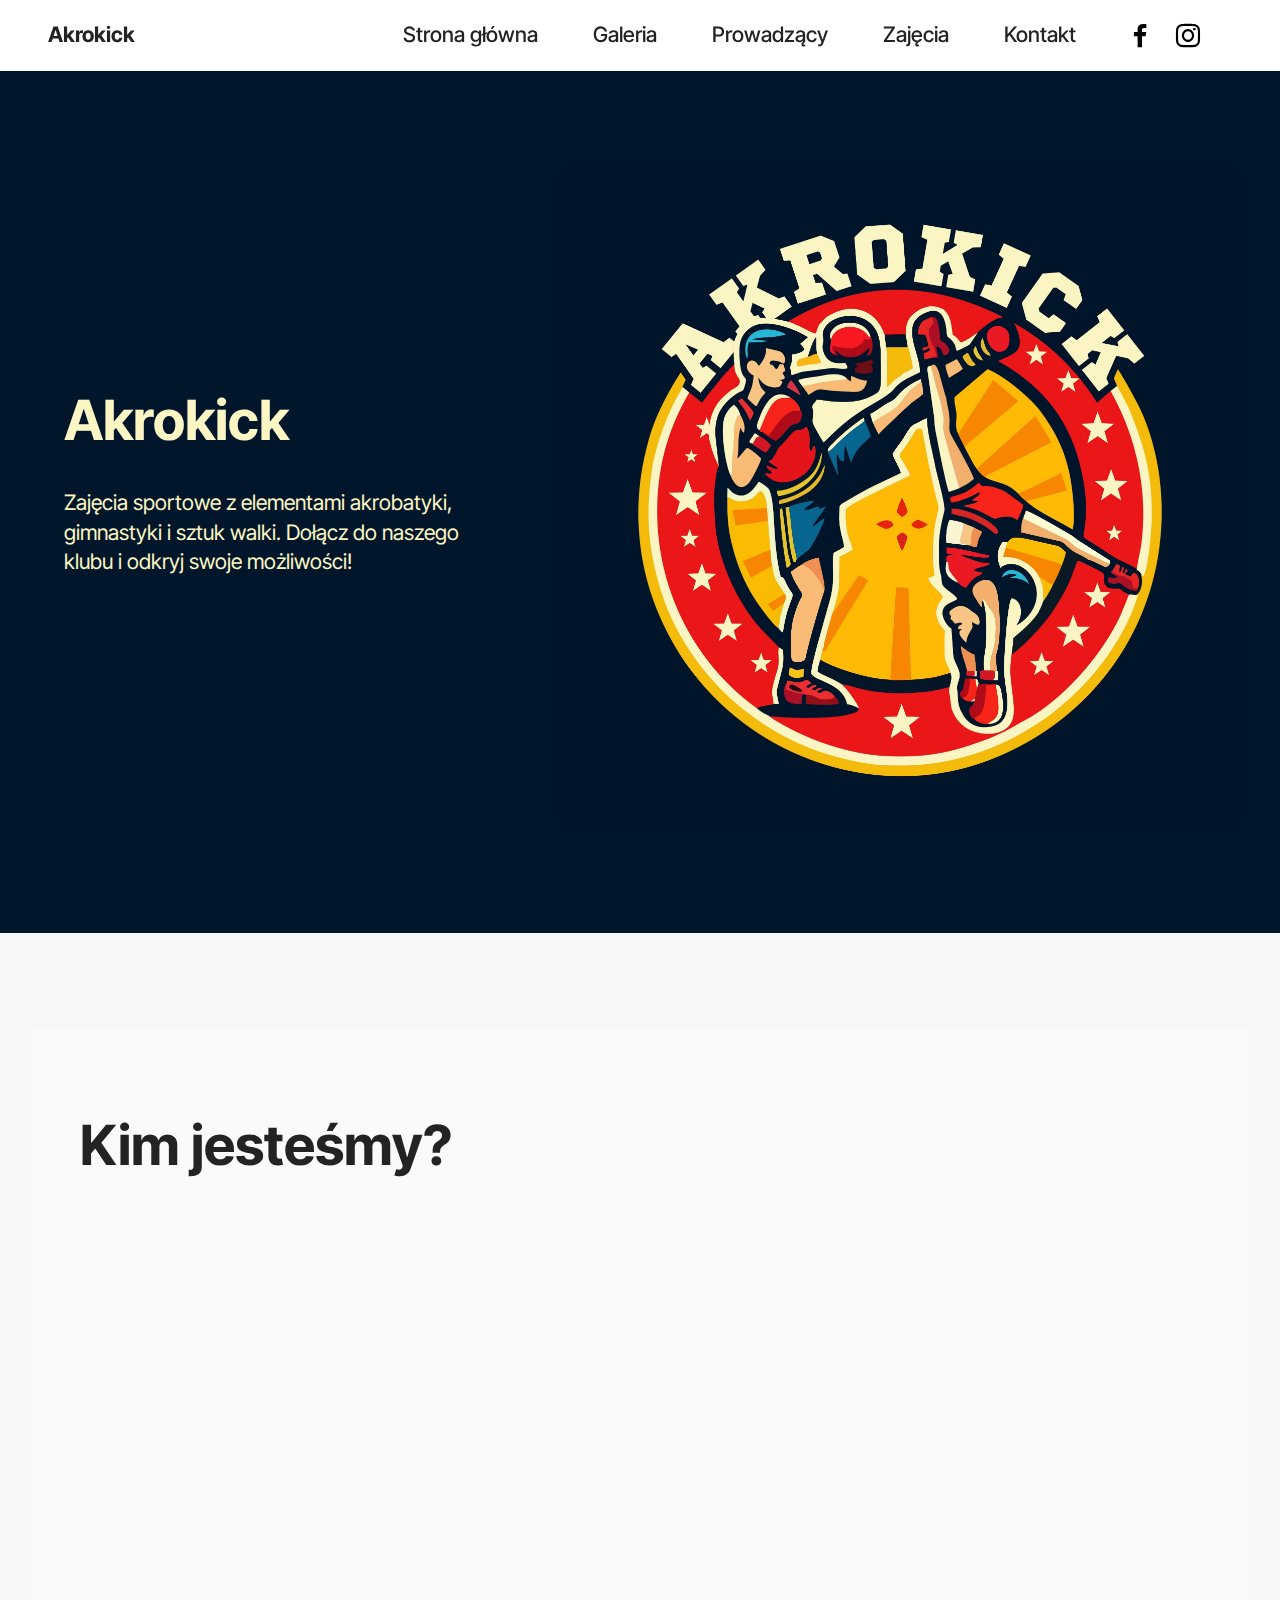
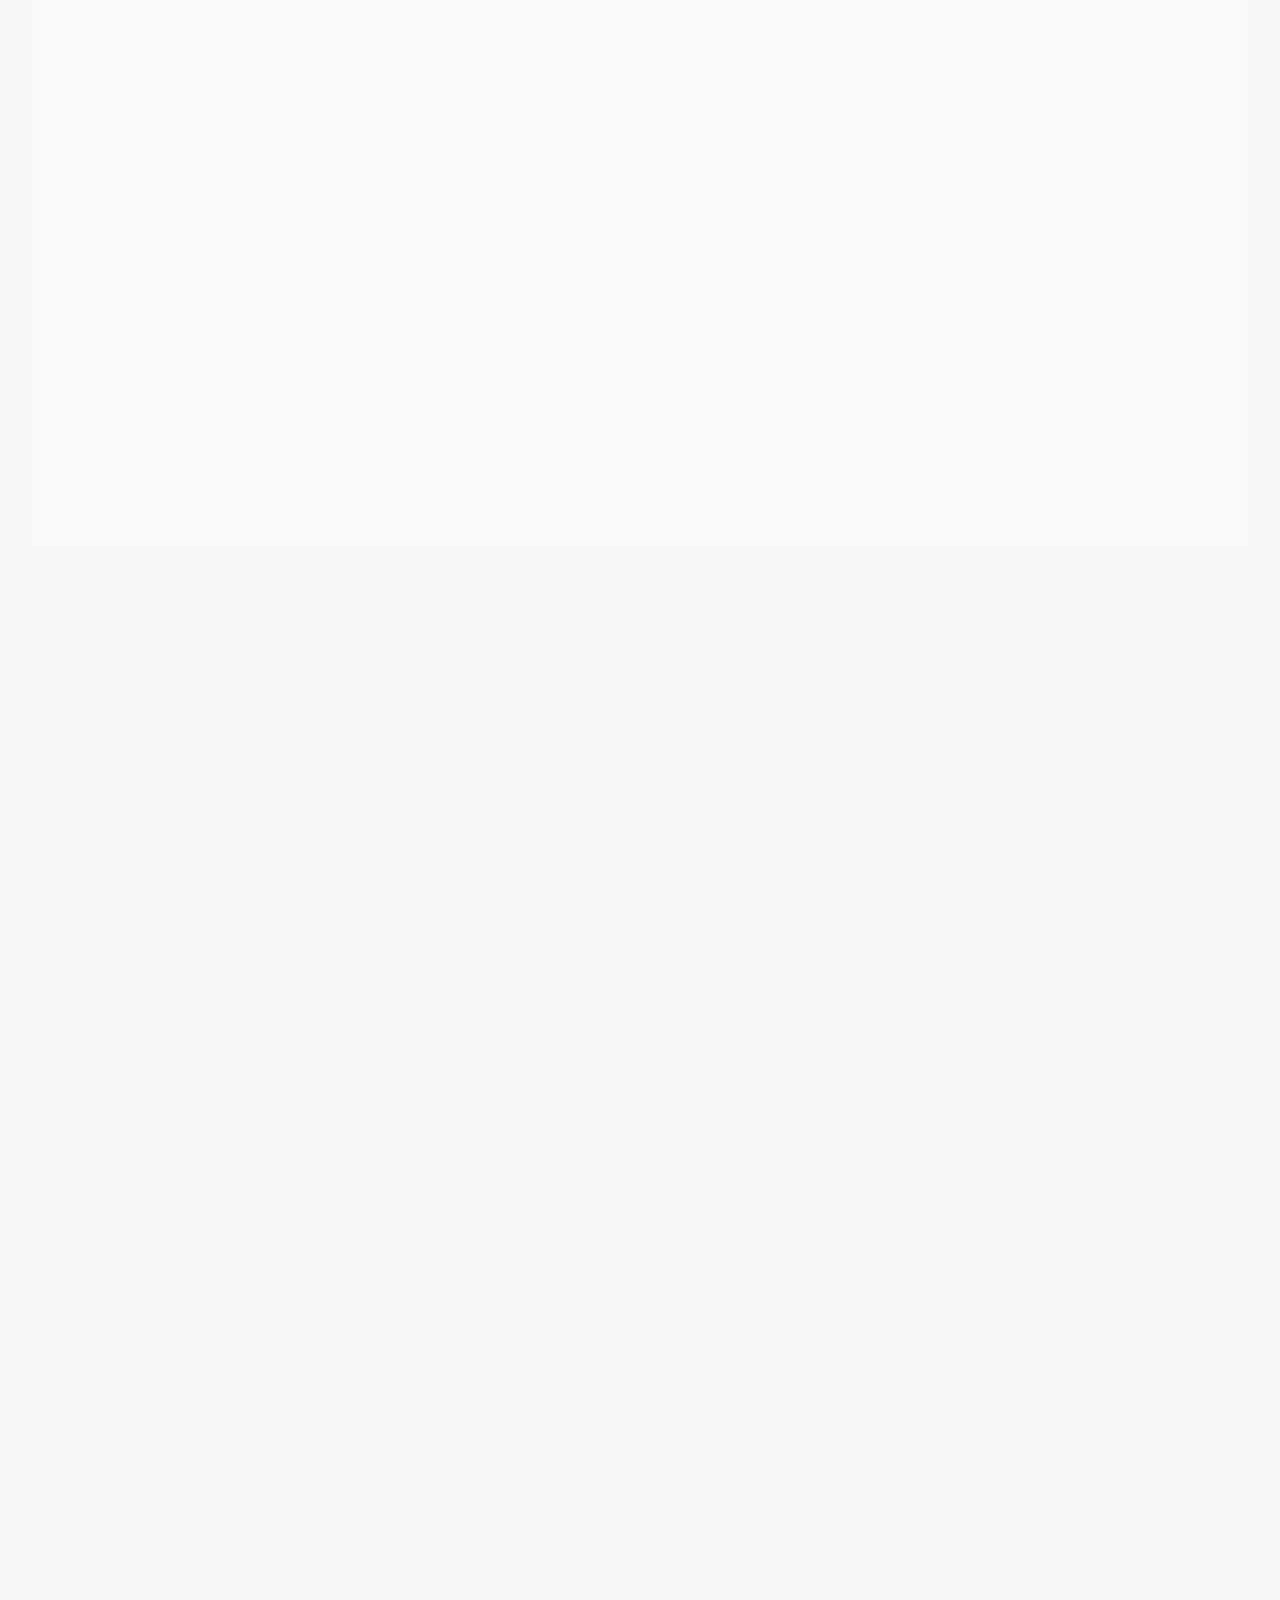
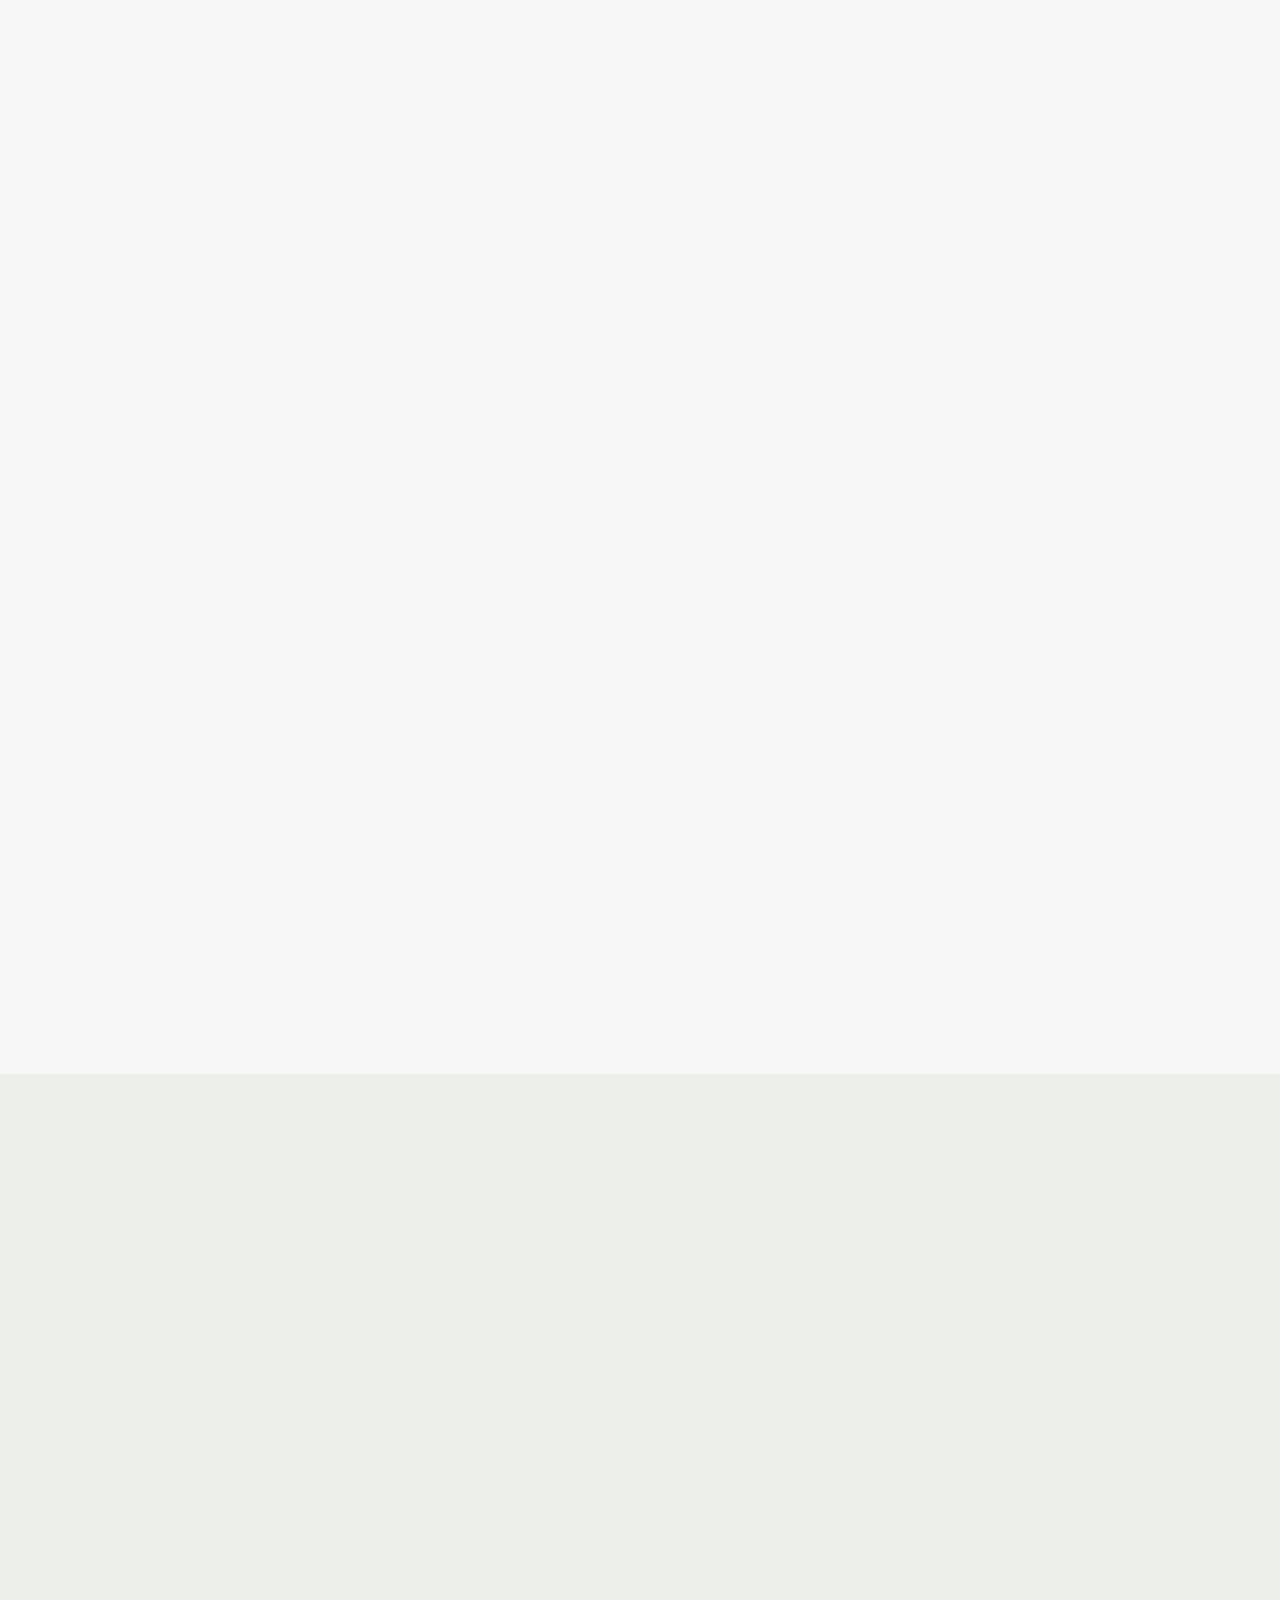
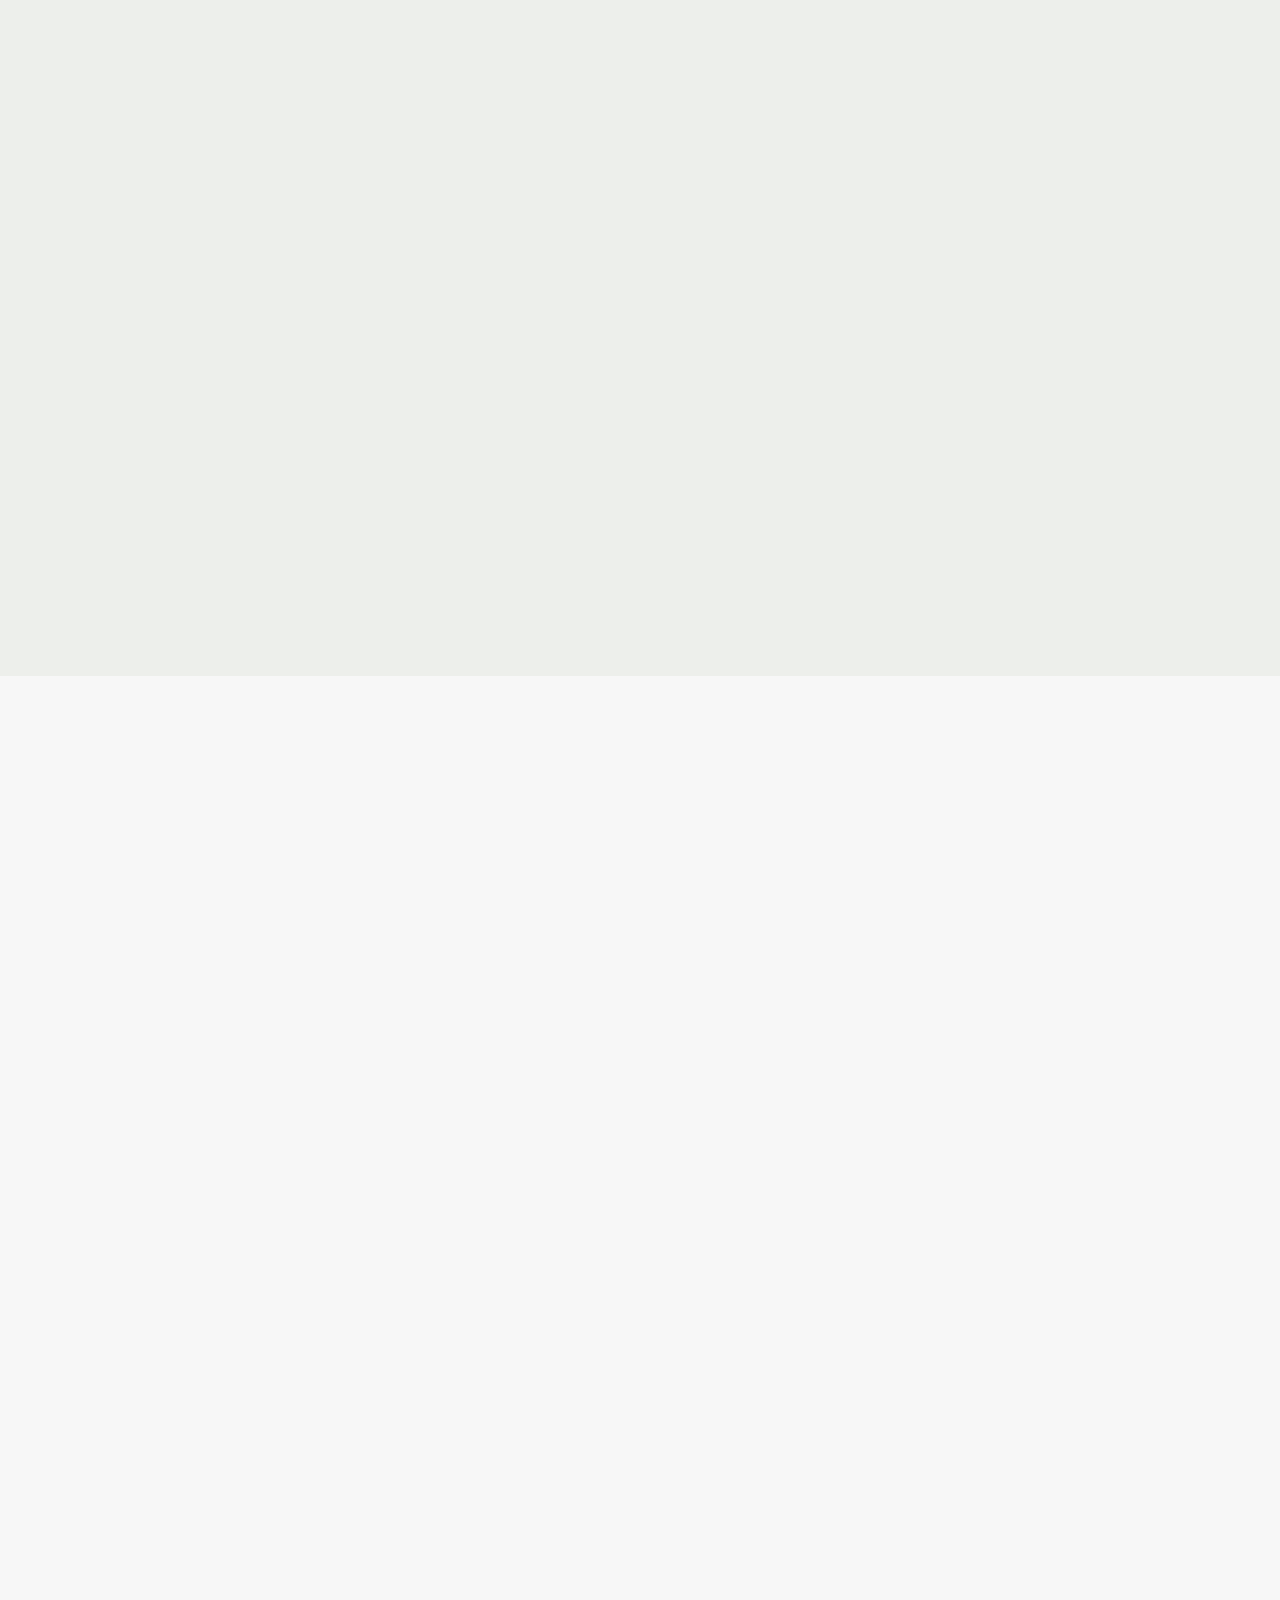
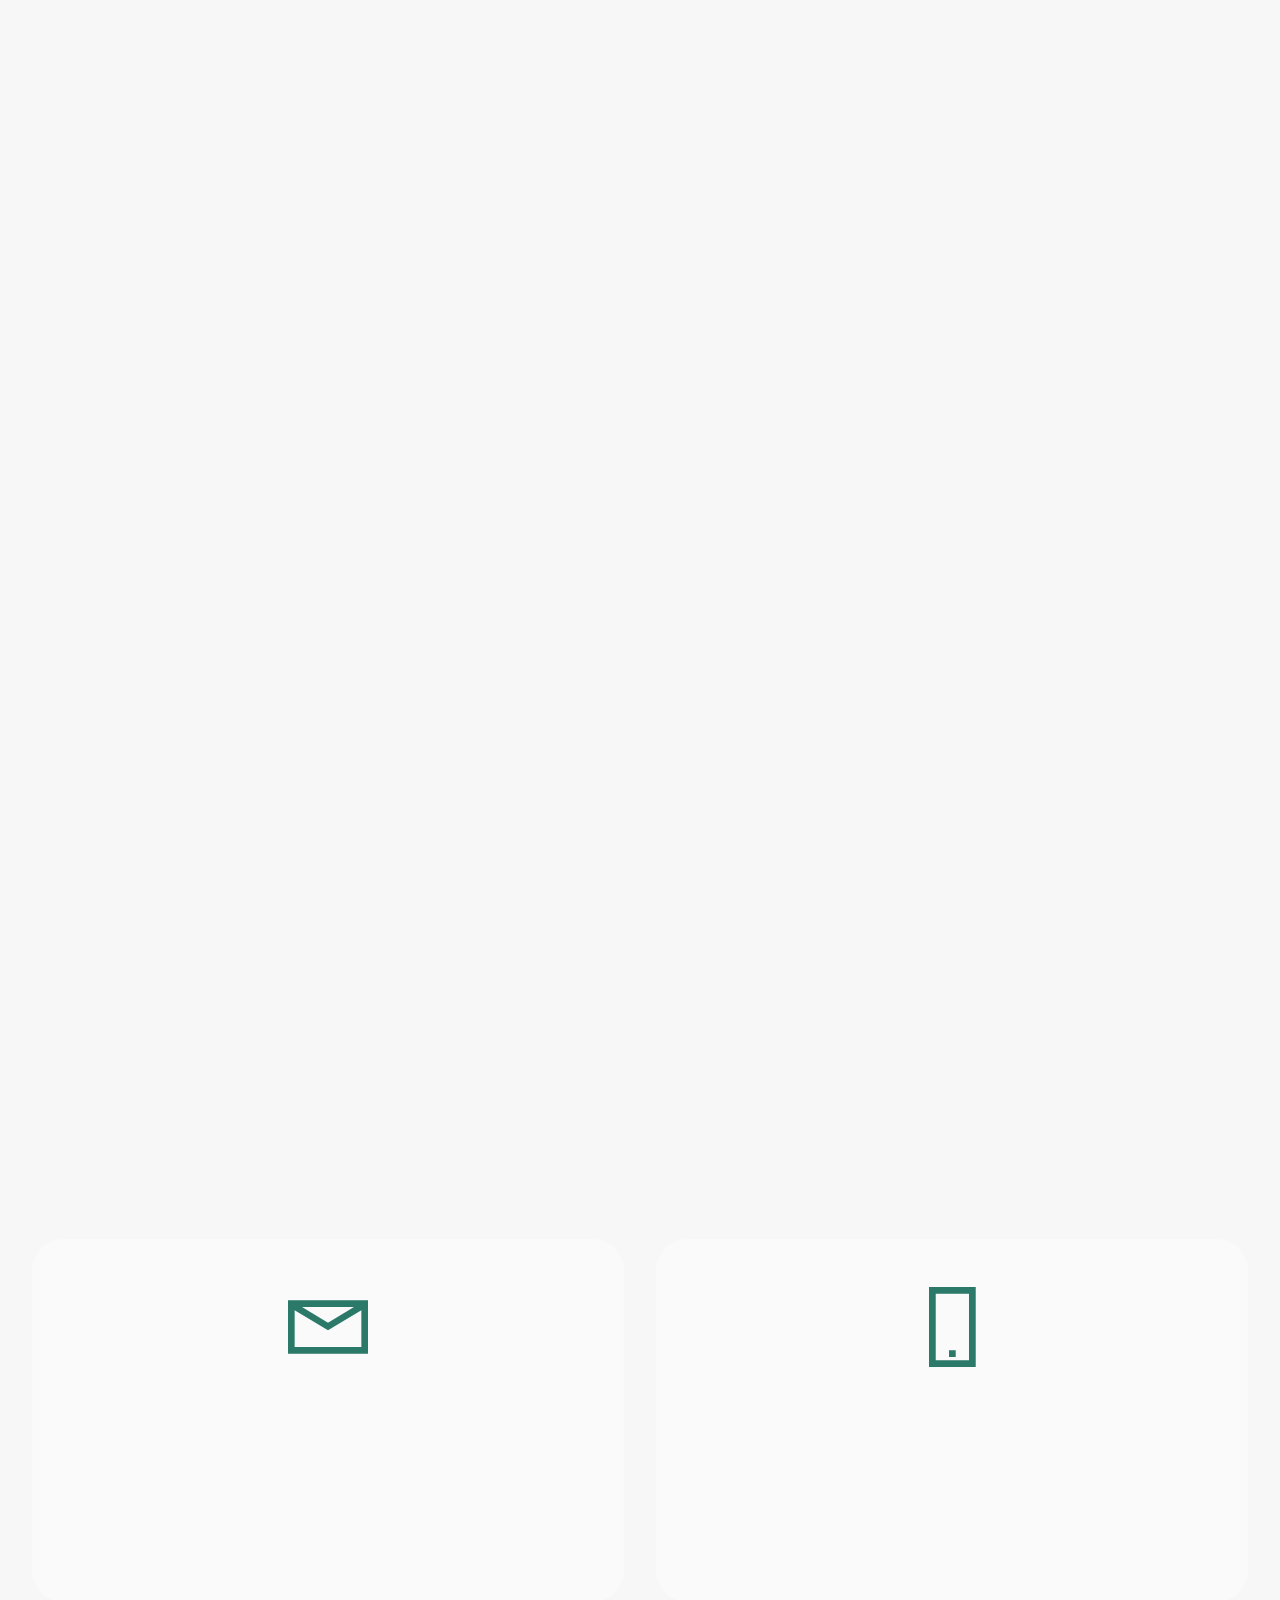
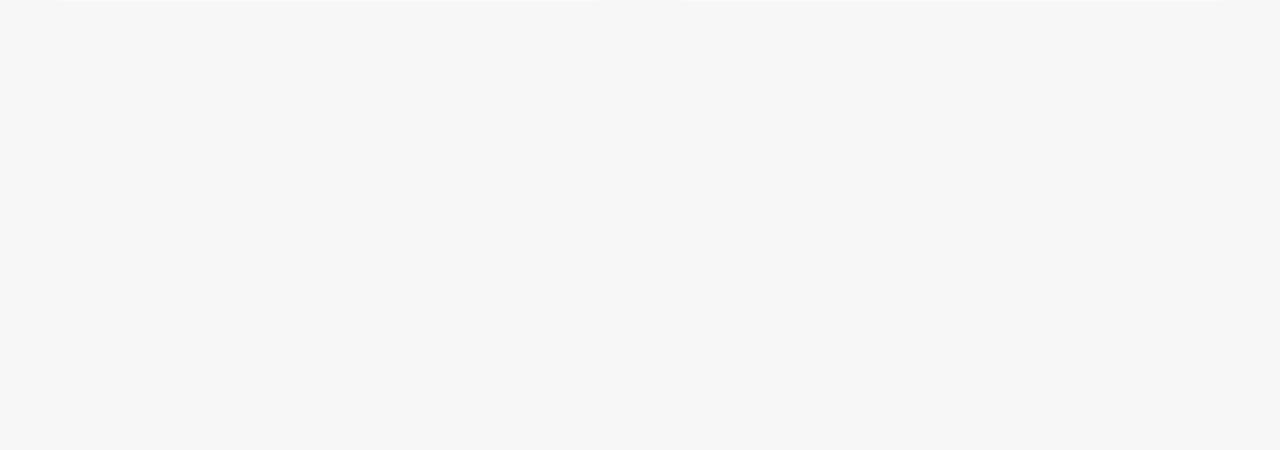
==== commit b51e69ae: "Add files via upload" ====
--- a/index.html
+++ b/index.html
@@ -47,11 +47,11 @@
     <link
       rel="preload"
       as="style"
-      href="assets/mobirise/css/mbr-additional.css?v=WbwTIO"
+      href="assets/mobirise/css/mbr-additional.css?v=kVrp9u"
     />
     <link
       rel="stylesheet"
-      href="assets/mobirise/css/mbr-additional.css?v=WbwTIO"
+      href="assets/mobirise/css/mbr-additional.css?v=kVrp9u"
       type="text/css"
     />
   </head>
@@ -459,7 +459,7 @@
           <iframe
             frameborder="0"
             style="border: 0"
-            src="https://www.google.com/maps/embed?pb=!1m18!1m12!1m3!1d3580.7473929391736!2d20.57047331763294!3d50.60908080376529!2m3!1f0!2f0!3f0!3m2!1i1024!2i768!4f13.1!3m3!1m2!1s0x4717938833baa9b5%3A0xcbfffe47220098be!2sSamorz%C4%85dowa%20Instytucja%20Kultury%20Kasztelania%20w%20Kijach!5e0!3m2!1spl!2spl!4v1728475400903!5m2!1spl!2spl"
+            src="https://www.google.com/maps/d/u/0/embed?mid=1Sb072vy6IWpYgP-u0eLSG1VURcVgexg&amp;ehbc=2E312F&amp;noprof=1  "
             allowfullscreen=""
           ></iframe>
         </div>
@@ -487,7 +487,7 @@
         >
           <div class="col-12 col-lg-2">
             <h5 class="mbr-card-title mbr-fonts-style mt-0 mb-3 display-7">
-              <strong>Wtorek(16:00)</strong>
+              <strong>Wtorek(16:00) - Kije</strong>
             </h5>
           </div>
           <div class="col-12 col-lg">
@@ -506,7 +506,7 @@
         >
           <div class="col-12 col-lg-2">
             <h5 class="mbr-card-title mbr-fonts-style mt-0 mb-3 display-7">
-              <strong>Wtorek(17:00)</strong>
+              <strong>Wtorek(17:00) - Kije</strong>
             </h5>
           </div>
           <div class="col-12 col-lg">
@@ -525,7 +525,7 @@
         >
           <div class="col-12 col-lg-2">
             <h5 class="mbr-card-title mbr-fonts-style mt-0 mb-3 display-7">
-              <strong>Czwartek(18:00)</strong>
+              <strong>Czwartek(18:00) - Kije</strong>
             </h5>
           </div>
           <div class="col-12 col-lg">
@@ -536,6 +536,65 @@
           <div class="col-md-12 col-lg-6 item-wrapper">
             <p class="mbr-text mbr-fonts-style mt-0 mb-0 display-7">
               <strong>Kickboxing dla dzieci 5 - 15 lat</strong>
+            </p>
+          </div>
+        </div>
+        <div
+          class="row justify-content-center item features-without-image mb-5"
+        >
+          <div class="col-12 col-lg-2">
+            <h5 class="mbr-card-title mbr-fonts-style mt-0 mb-3 display-7">
+              <strong>Czwartek(15:00) - Imielno</strong>
+            </h5>
+          </div>
+          <div class="col-12 col-lg">
+            <h6 class="mbr-card-subtitle mbr-fonts-style mt-0 mb-3 display-7">
+              30zł / 100zł za miesiąc
+            </h6>
+          </div>
+          <div class="col-md-12 col-lg-6 item-wrapper">
+            <p class="mbr-text mbr-fonts-style mt-0 mb-0 display-7">
+              <strong>Akrobatyka dla dzieci 4-8 lat</strong>
+            </p>
+          </div>
+        </div>
+        <div
+          class="row justify-content-center item features-without-image mb-5"
+        >
+          <div class="col-12 col-lg-2">
+            <h5 class="mbr-card-title mbr-fonts-style mt-0 mb-3 display-7">
+              <strong>Czwartek(16:00) - Imielno</strong>
+            </h5>
+          </div>
+          <div class="col-12 col-lg">
+            <h6 class="mbr-card-subtitle mbr-fonts-style mt-0 mb-3 display-7">
+              30zł / 100zł za miesiąc
+            </h6>
+          </div>
+          <div class="col-md-12 col-lg-6 item-wrapper">
+            <p class="mbr-text mbr-fonts-style mt-0 mb-0 display-7">
+              <strong>Akrobatyka dla dzieci 8 - 15 lat</strong>
+            </p>
+          </div>
+        </div>
+        <div
+          class="row justify-content-center item features-without-image mb-5"
+        >
+          <div class="col-12 col-lg-2">
+            <h5 class="mbr-card-title mbr-fonts-style mt-0 mb-3 display-7"></h5>
+          </div>
+          <div class="col-12 col-lg">
+            <h6 class="mbr-card-subtitle mbr-fonts-style mt-0 mb-3 display-7">
+              10 - 15zł za zajęcia
+            </h6>
+          </div>
+          <div class="col-md-12 col-lg-6 item-wrapper">
+            <p class="mbr-text mbr-fonts-style mt-0 mb-0 display-7">
+              <strong
+                >Współpracujemy również z przedszkolami - Domowe przedszkole
+                Karolinka w Jędrzejowie oraz Przedszkole nr 1 w
+                Pińczowie&nbsp;</strong
+              >
             </p>
           </div>
         </div>
@@ -640,7 +699,13 @@
       </div>
     </section>
 
-    <!-- <section class="display-7" style="padding: 0;align-items: center;justify-content: center;flex-wrap: wrap;    align-content: center;display: flex;position: relative;height: 4rem;"><a href="https://mobiri.se/2429671" style="flex: 1 1;height: 4rem;position: absolute;width: 100%;z-index: 1;"><img alt="" style="height: 4rem;" src="[data-uri]"></a><p style="margin: 0;text-align: center;" class="display-7">&#8204;</p><a style="z-index:1" href="https://mobirise.com/offline-website-builder.html">Offline Website Builder</a></section><script src="assets/bootstrap/js/bootstrap.bundle.min.js"></script>  <script src="assets/smoothscroll/smooth-scroll.js"></script>  <script src="assets/ytplayer/index.js"></script>  <script src="assets/dropdown/js/navbar-dropdown.js"></script>  <script src="assets/masonry/masonry.pkgd.min.js"></script>  <script src="assets/imagesloaded/imagesloaded.pkgd.min.js"></script>  <script src="assets/theme/js/script.js"></script>  -->
+    <script src="assets/bootstrap/js/bootstrap.bundle.min.js"></script>
+    <script src="assets/smoothscroll/smooth-scroll.js"></script>
+    <script src="assets/ytplayer/index.js"></script>
+    <script src="assets/dropdown/js/navbar-dropdown.js"></script>
+    <script src="assets/masonry/masonry.pkgd.min.js"></script>
+    <script src="assets/imagesloaded/imagesloaded.pkgd.min.js"></script>
+    <script src="assets/theme/js/script.js"></script>
 
     <div id="scrollToTop" class="scrollToTop mbr-arrow-up">
       <a style="text-align: center"
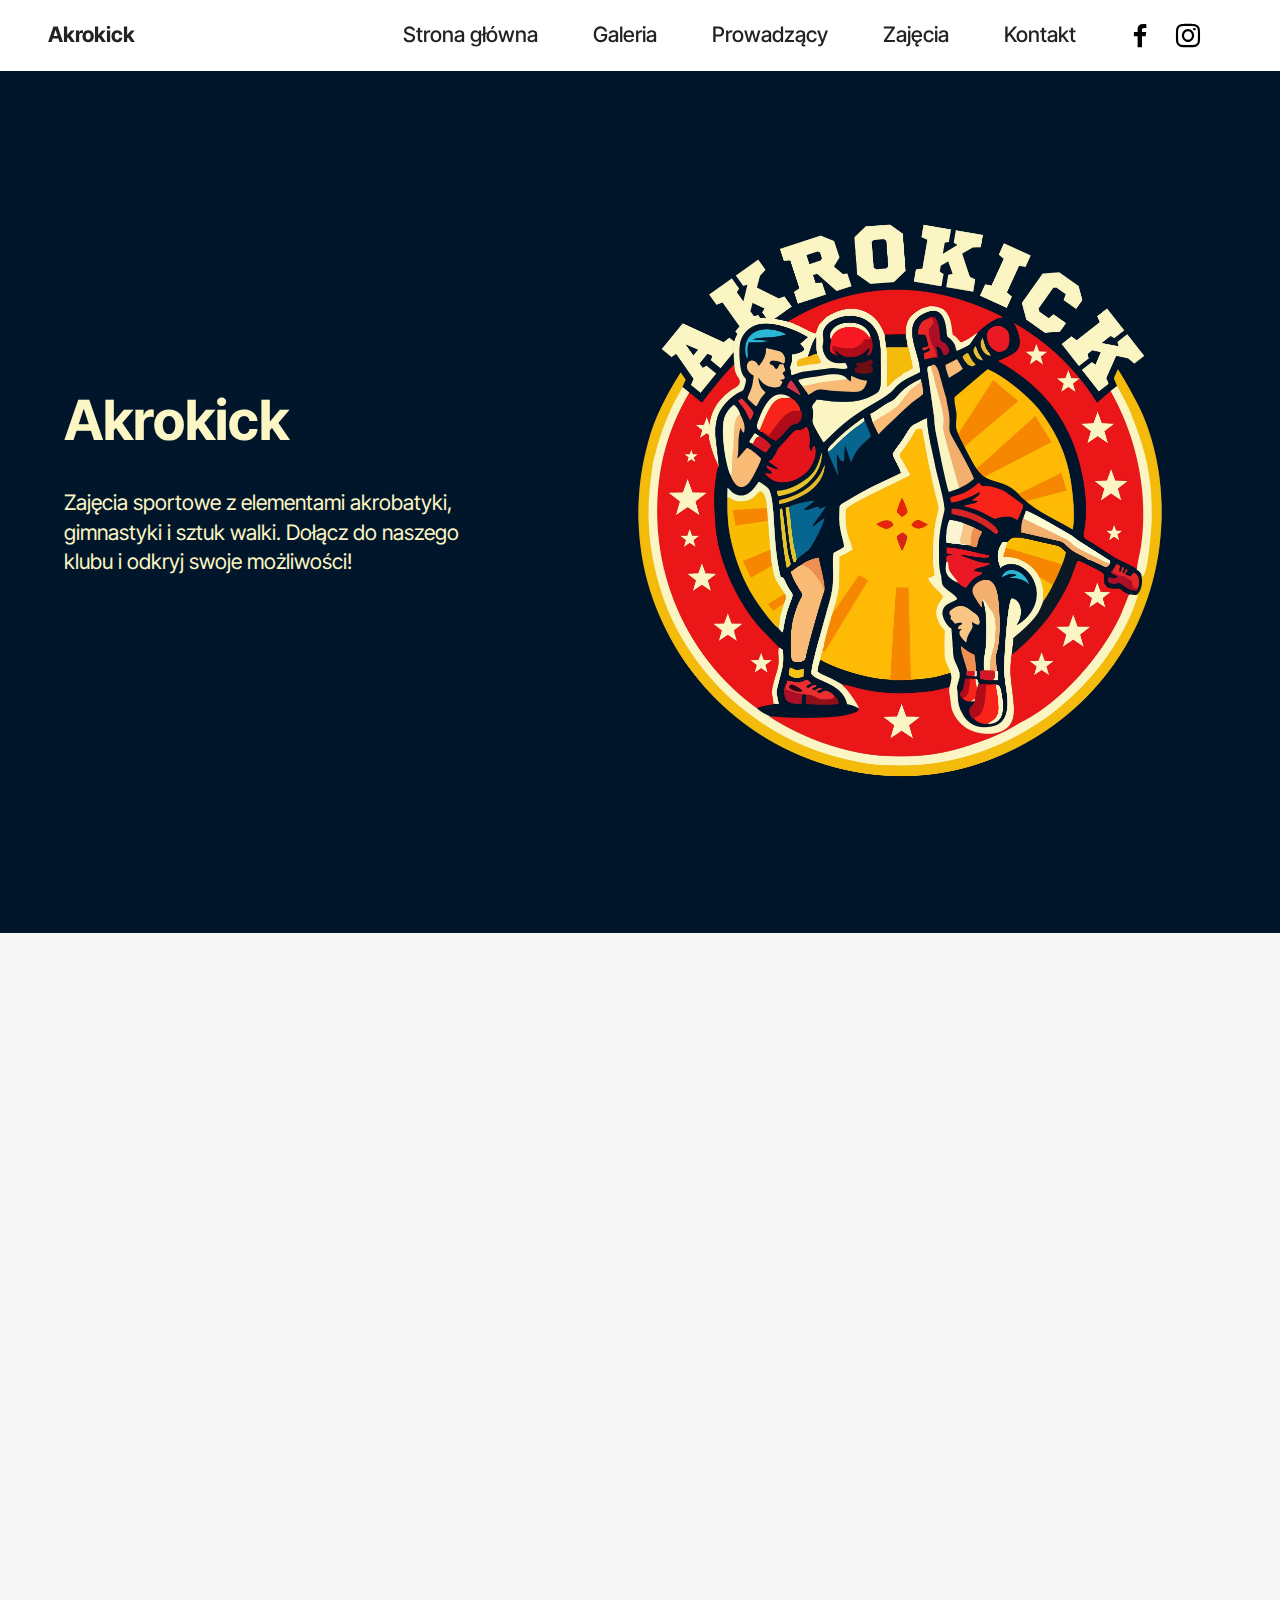
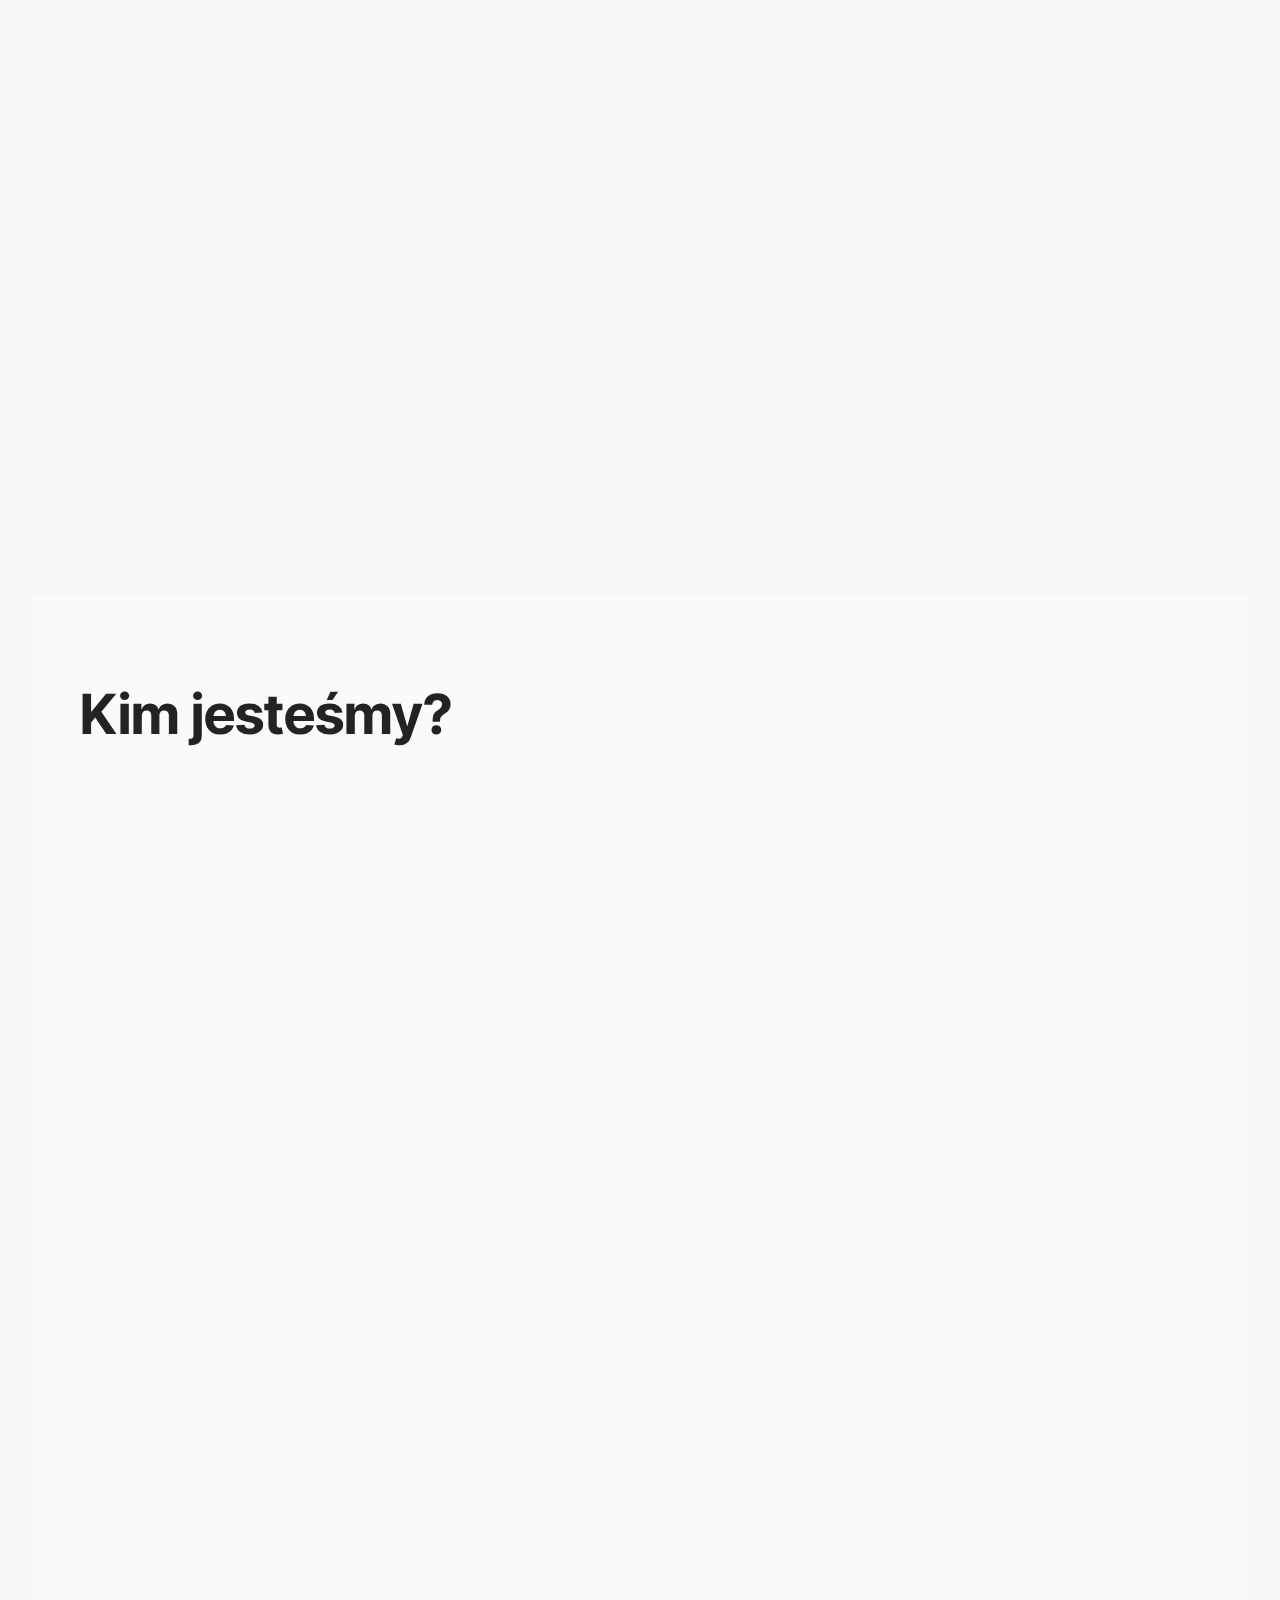
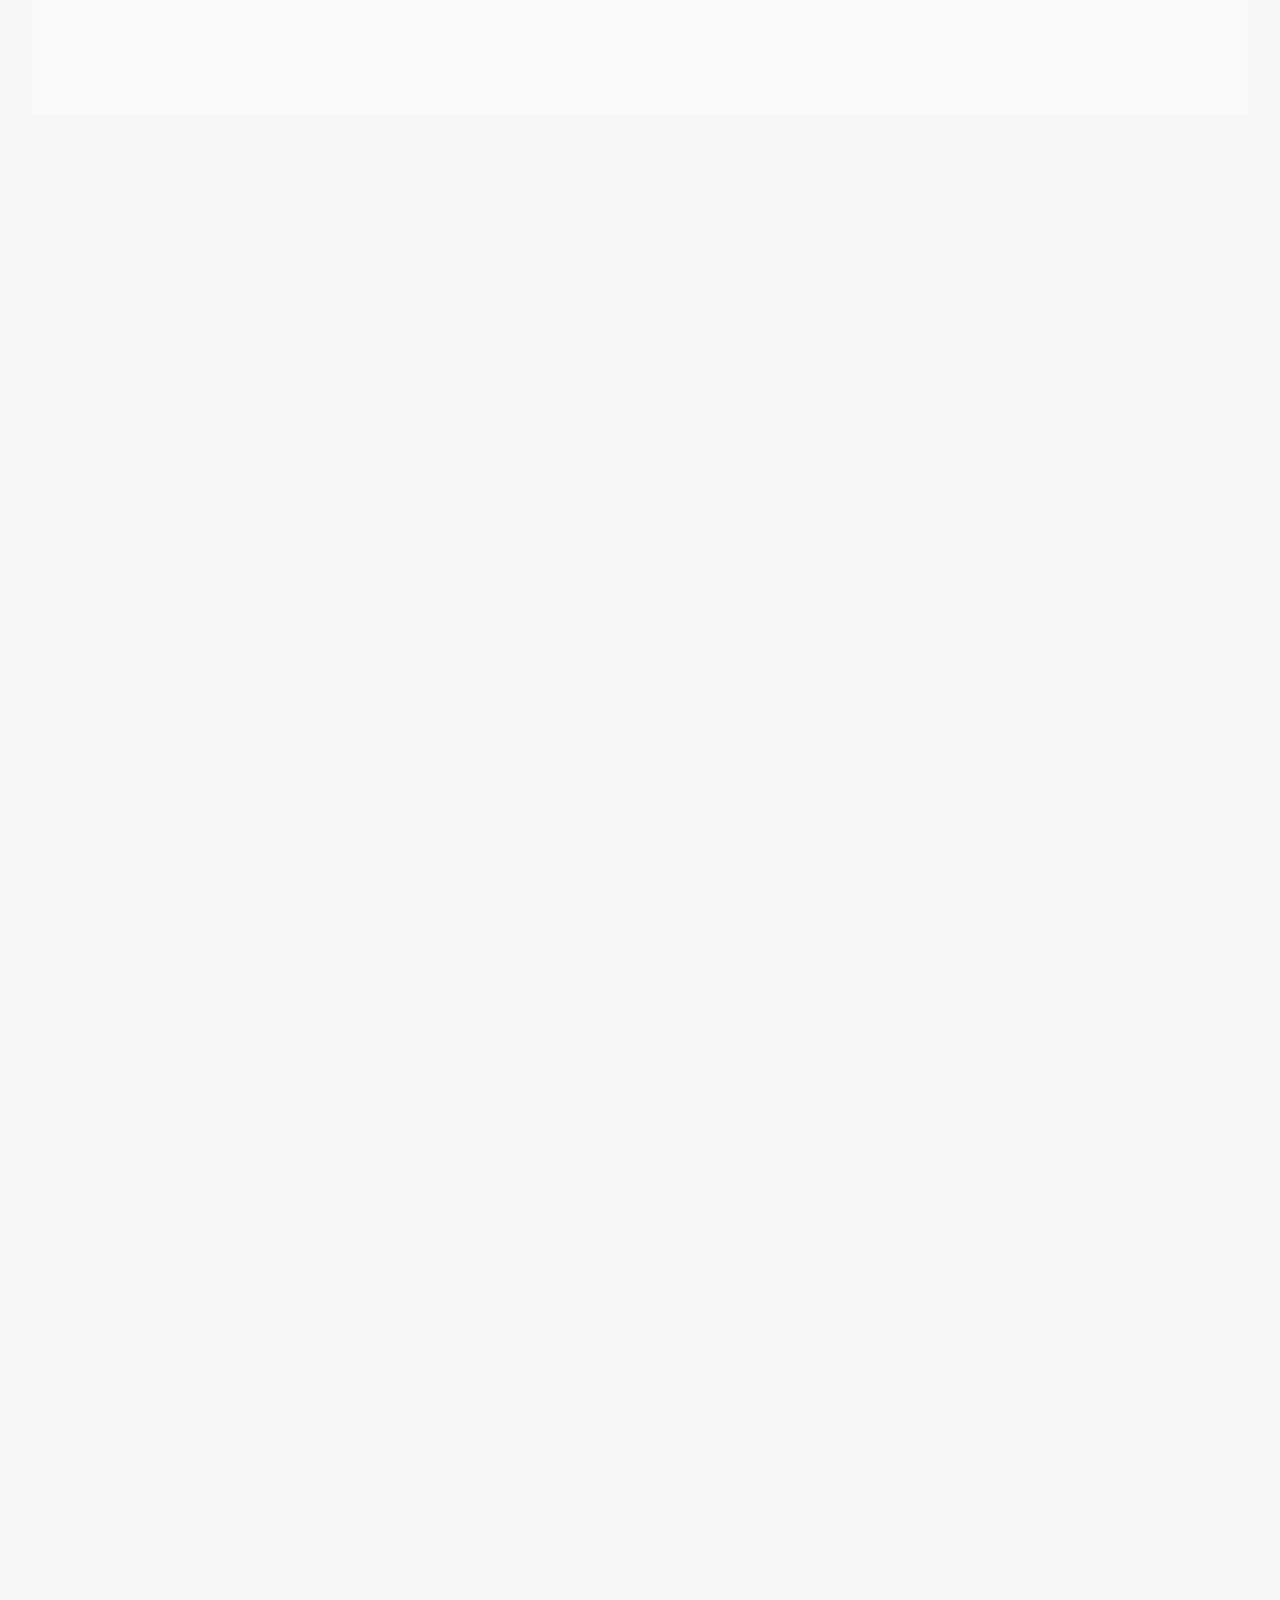
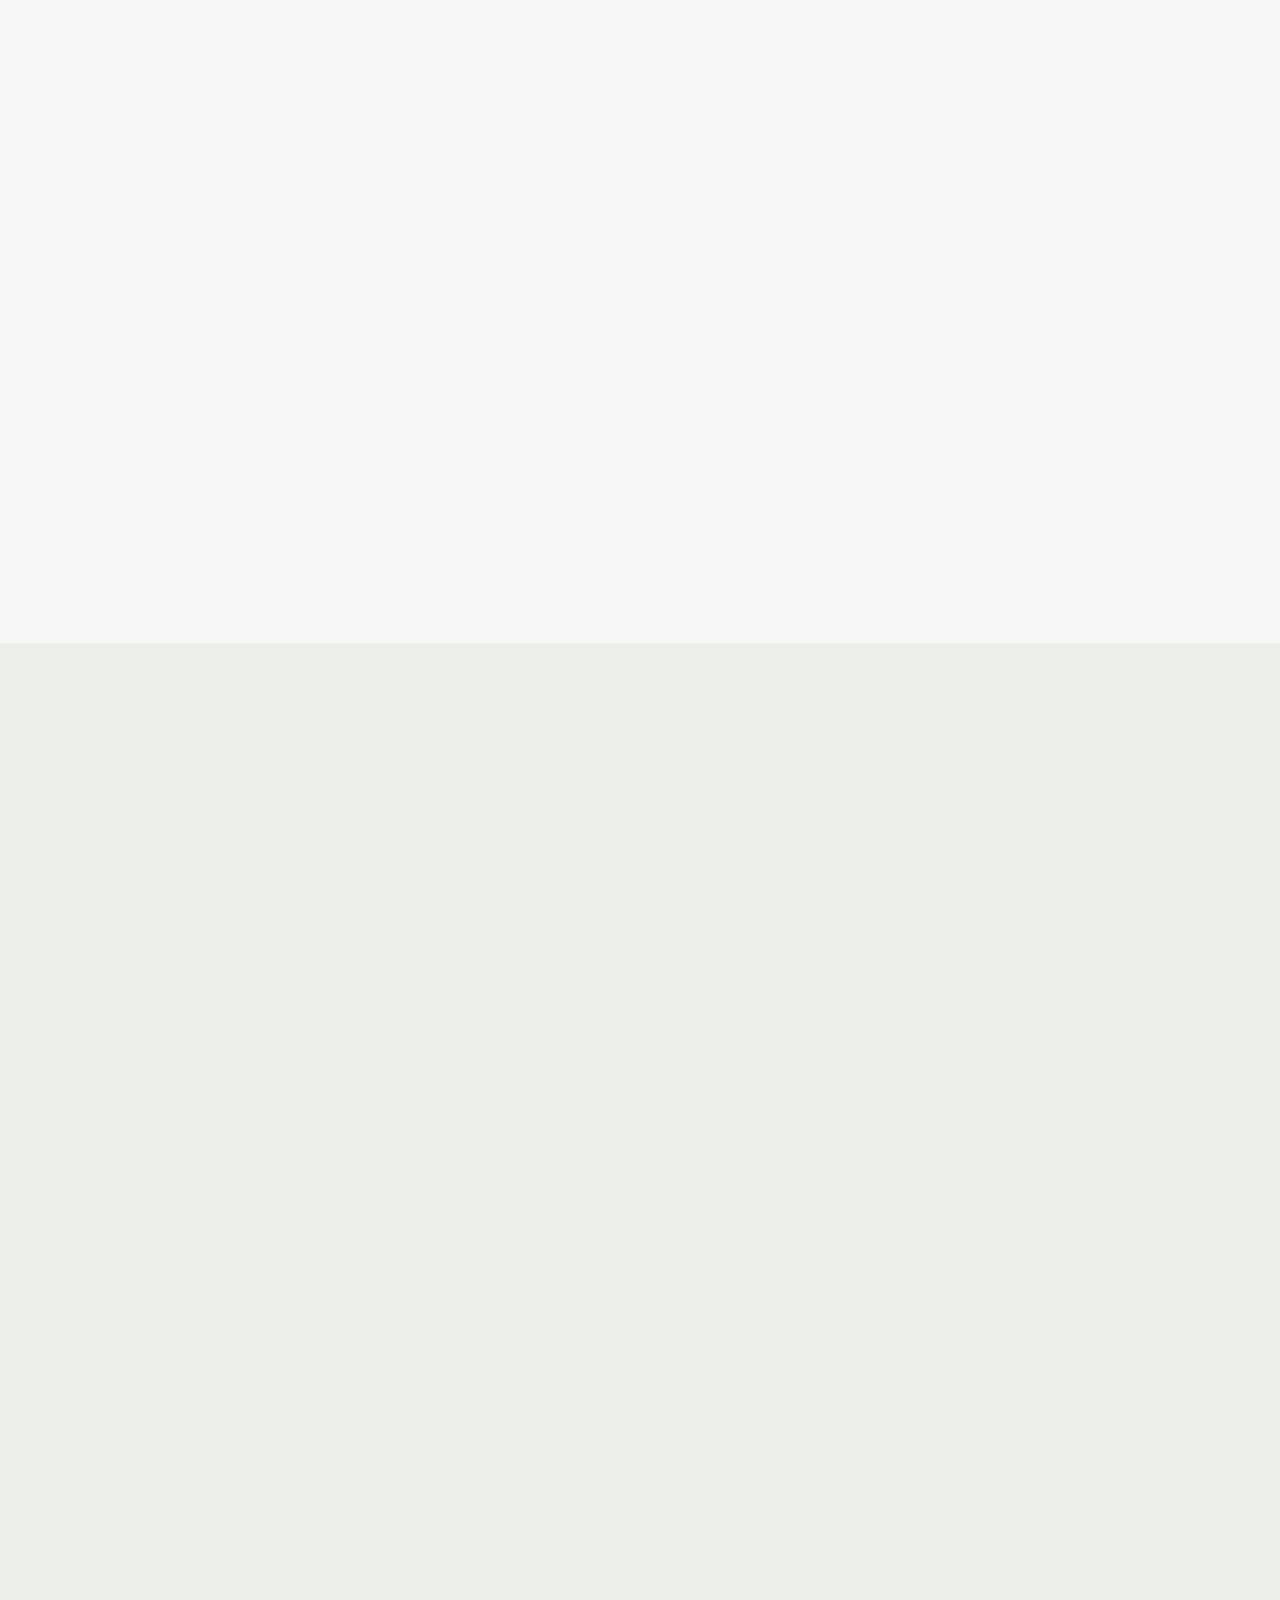
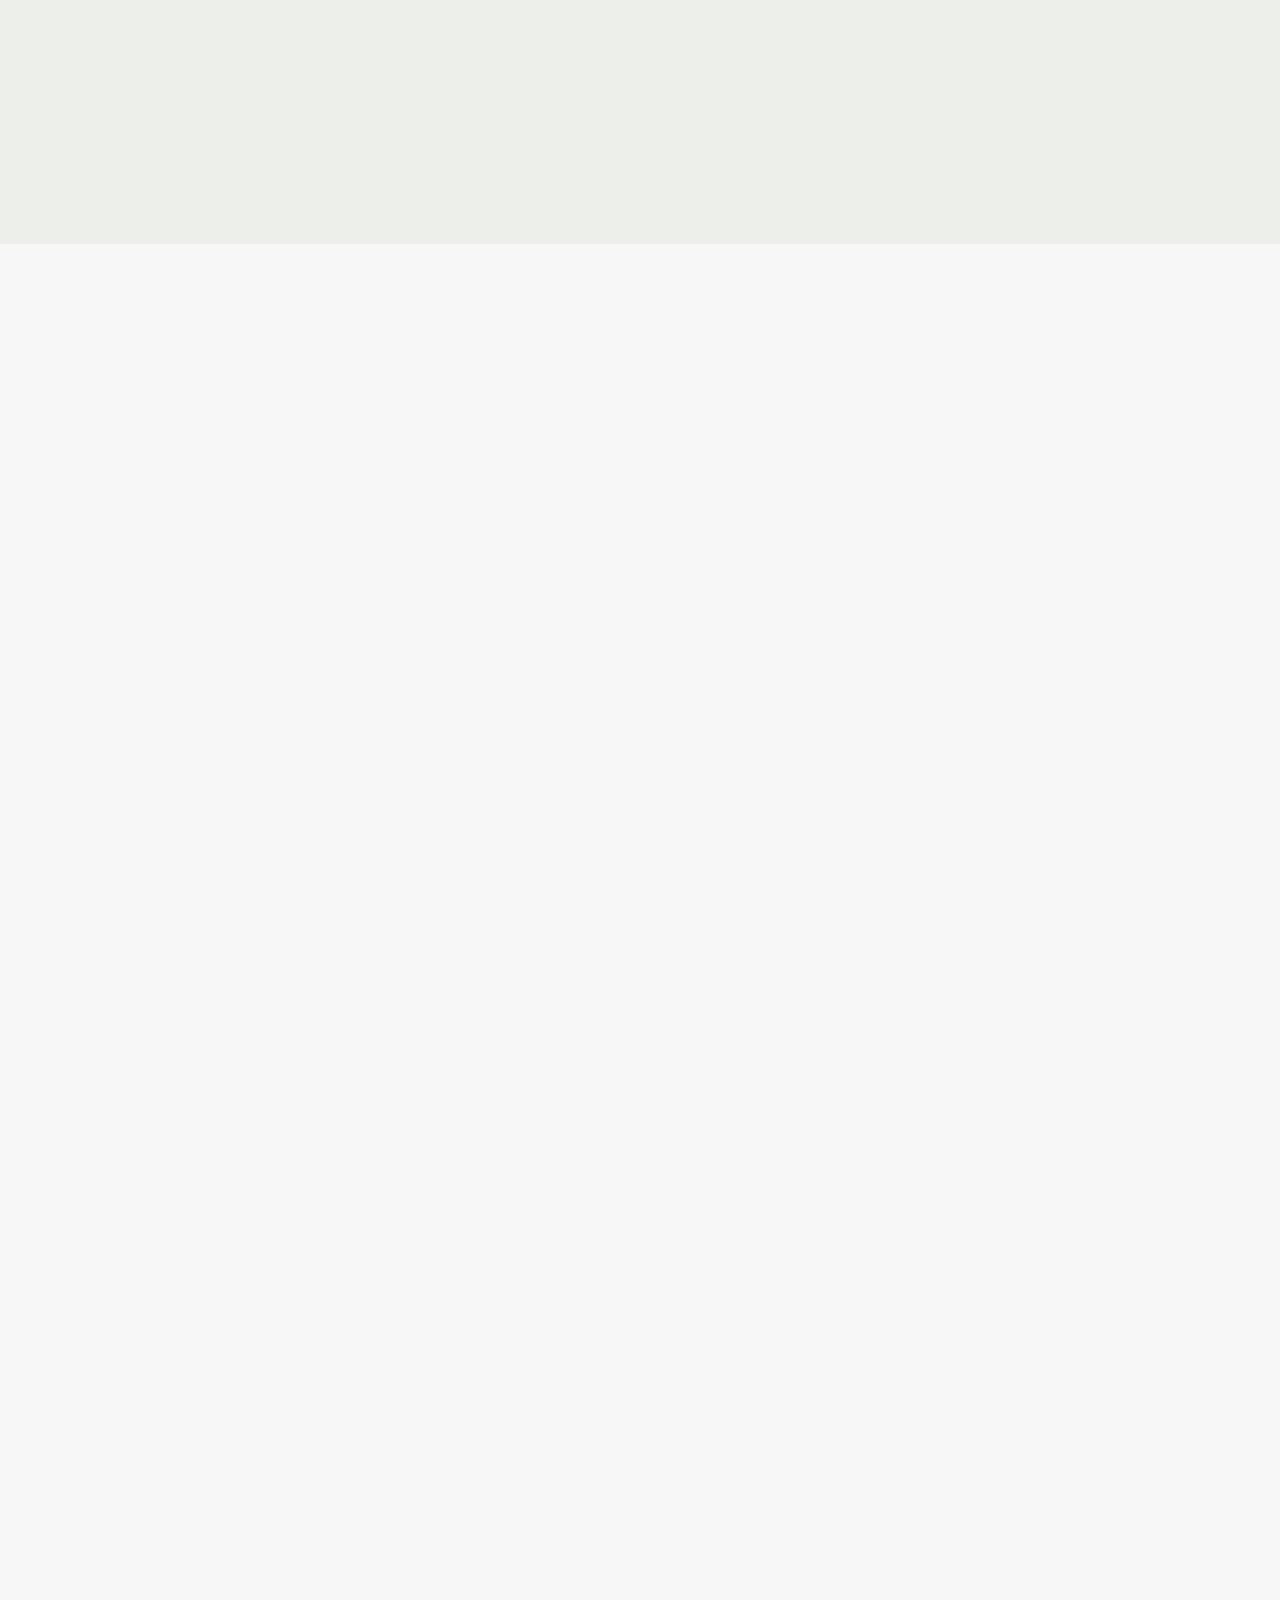
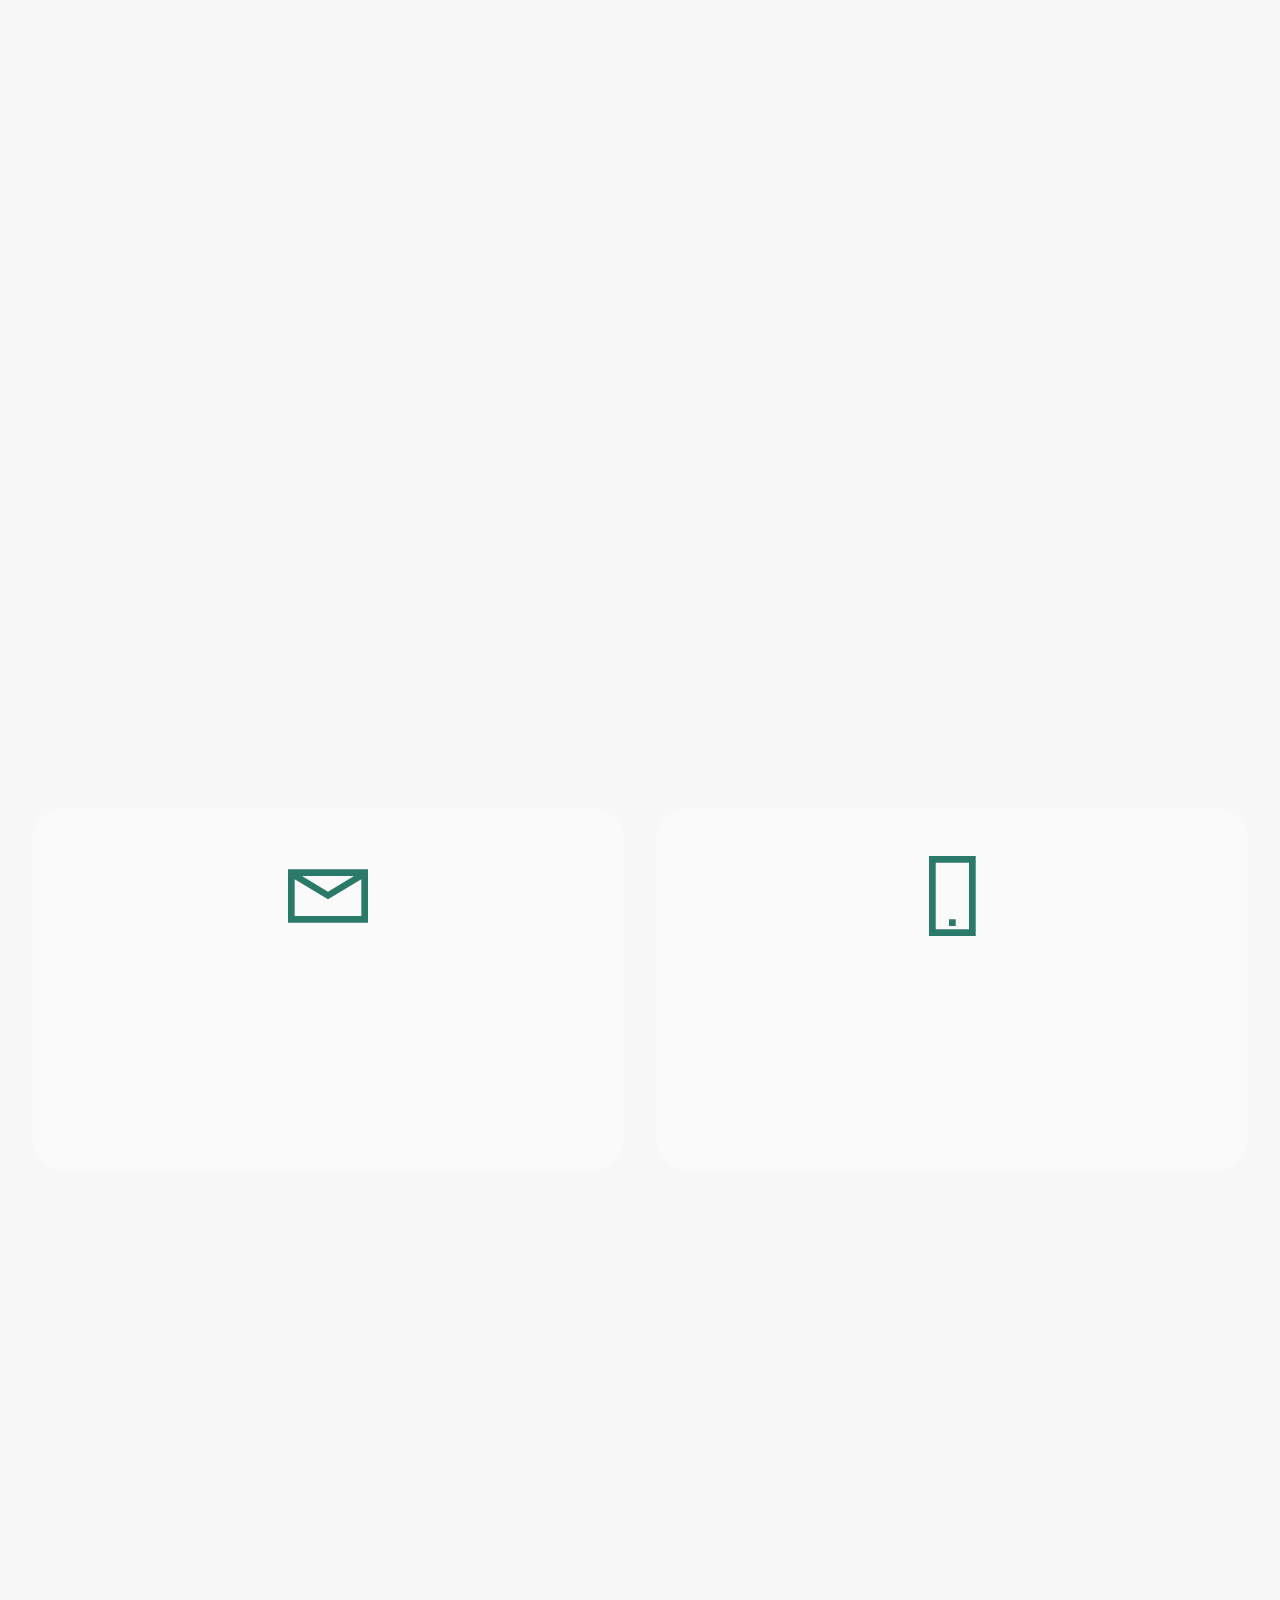
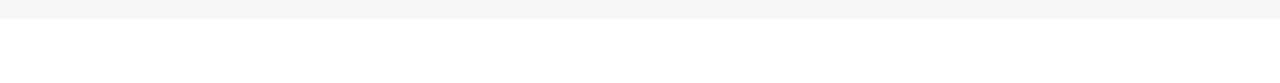
==== commit eddf650e: "Add files via upload" ====
--- a/index.html
+++ b/index.html
@@ -1,719 +1,458 @@
 <!DOCTYPE html>
-<html>
-  <head>
-    <meta charset="UTF-8" />
-    <meta http-equiv="X-UA-Compatible" content="IE=edge" />
-    <meta name="generator" content="Mobirise v5.9.18, mobirise.com" />
-    <meta
-      name="viewport"
-      content="width=device-width, initial-scale=1, minimum-scale=1"
-    />
-    <link
-      rel="shortcut icon"
-      href="assets/images/icon-128x125.png"
-      type="image/x-icon"
-    />
-    <meta
-      name="description"
-      content="Zajęcia sportowe z elementami akrobatyki, gimnastyki i kickboxingu"
-    />
-
-    <title>Akrokick</title>
-    <link
-      rel="stylesheet"
-      href="assets/web/assets/mobirise-icons2/mobirise2.css"
-    />
-    <link rel="stylesheet" href="assets/bootstrap/css/bootstrap.min.css" />
-    <link rel="stylesheet" href="assets/bootstrap/css/bootstrap-grid.min.css" />
-    <link
-      rel="stylesheet"
-      href="assets/bootstrap/css/bootstrap-reboot.min.css"
-    />
-    <link rel="stylesheet" href="assets/animatecss/animate.css" />
-    <link rel="stylesheet" href="assets/dropdown/css/style.css" />
-    <link rel="stylesheet" href="assets/socicon/css/styles.css" />
-    <link rel="stylesheet" href="assets/theme/css/style.css" />
-    <link
-      rel="preload"
-      href="https://fonts.googleapis.com/css?family=Inter+Tight:100,200,300,400,500,600,700,800,900,100i,200i,300i,400i,500i,600i,700i,800i,900i&display=swap"
-      as="style"
-      onload="this.onload=null;this.rel='stylesheet'"
-    />
-    <noscript
-      ><link
-        rel="stylesheet"
-        href="https://fonts.googleapis.com/css?family=Inter+Tight:100,200,300,400,500,600,700,800,900,100i,200i,300i,400i,500i,600i,700i,800i,900i&display=swap"
-    /></noscript>
-    <link
-      rel="preload"
-      as="style"
-      href="assets/mobirise/css/mbr-additional.css?v=kVrp9u"
-    />
-    <link
-      rel="stylesheet"
-      href="assets/mobirise/css/mbr-additional.css?v=kVrp9u"
-      type="text/css"
-    />
-  </head>
-  <body>
-    <section
-      data-bs-version="5.1"
-      class="menu menu2 cid-uoUXhXCdNt"
-      once="menu"
-      id="menu2-1m"
-    >
-      <nav class="navbar navbar-dropdown navbar-fixed-top navbar-expand-lg">
+<html  >
+<head>
+  <!-- Site made with Mobirise Website Builder v5.9.18, https://mobirise.com -->
+  <meta charset="UTF-8">
+  <meta http-equiv="X-UA-Compatible" content="IE=edge">
+  <meta name="generator" content="Mobirise v5.9.18, mobirise.com">
+  <meta name="viewport" content="width=device-width, initial-scale=1, minimum-scale=1">
+  <link rel="shortcut icon" href="assets/images/icon-128x125.png" type="image/x-icon">
+  <meta name="description" content="Zajęcia sportowe z elementami akrobatyki, gimnastyki i kickboxingu">
+  
+  
+  <title>Akrokick</title>
+  <link rel="stylesheet" href="assets/web/assets/mobirise-icons2/mobirise2.css">
+  <link rel="stylesheet" href="assets/bootstrap/css/bootstrap.min.css">
+  <link rel="stylesheet" href="assets/bootstrap/css/bootstrap-grid.min.css">
+  <link rel="stylesheet" href="assets/bootstrap/css/bootstrap-reboot.min.css">
+  <link rel="stylesheet" href="assets/animatecss/animate.css">
+  <link rel="stylesheet" href="assets/dropdown/css/style.css">
+  <link rel="stylesheet" href="assets/socicon/css/styles.css">
+  <link rel="stylesheet" href="assets/theme/css/style.css">
+  <link rel="preload" href="https://fonts.googleapis.com/css?family=Inter+Tight:100,200,300,400,500,600,700,800,900,100i,200i,300i,400i,500i,600i,700i,800i,900i&display=swap" as="style" onload="this.onload=null;this.rel='stylesheet'">
+  <noscript><link rel="stylesheet" href="https://fonts.googleapis.com/css?family=Inter+Tight:100,200,300,400,500,600,700,800,900,100i,200i,300i,400i,500i,600i,700i,800i,900i&display=swap"></noscript>
+  <link rel="preload" as="style" href="assets/mobirise/css/mbr-additional.css?v=am0JKp"><link rel="stylesheet" href="assets/mobirise/css/mbr-additional.css?v=am0JKp" type="text/css">
+
+  
+  
+  
+</head>
+<body>
+  
+  <section data-bs-version="5.1" class="menu menu2 cid-uoUXhXCdNt" once="menu" id="menu2-1m">
+    
+    <nav class="navbar navbar-dropdown navbar-fixed-top navbar-expand-lg">
         <div class="container-fluid">
-          <div class="navbar-brand">
-            <span class="navbar-caption-wrap"
-              ><a class="navbar-caption text-black text-primary display-7"
-                >Akrokick</a
-              ></span
-            >
-          </div>
-          <button
-            class="navbar-toggler"
-            type="button"
-            data-toggle="collapse"
-            data-bs-toggle="collapse"
-            data-target="#navbarSupportedContent"
-            data-bs-target="#navbarSupportedContent"
-            aria-controls="navbarNavAltMarkup"
-            aria-expanded="false"
-            aria-label="Toggle navigation"
-          >
-            <div class="hamburger">
-              <span></span>
-              <span></span>
-              <span></span>
-              <span></span>
-            </div>
-          </button>
-          <div class="collapse navbar-collapse" id="navbarSupportedContent">
-            <ul
-              class="navbar-nav nav-dropdown nav-right"
-              data-app-modern-menu="true"
-            >
-              <li class="nav-item">
-                <a
-                  class="nav-link link text-black text-primary display-4"
-                  href="index.html"
-                  >Strona główna</a
-                >
-              </li>
-              <li class="nav-item">
-                <a
-                  class="nav-link link text-black text-primary display-4"
-                  href="page1.html"
-                  >Galeria</a
-                >
-              </li>
-              <li class="nav-item">
-                <a
-                  class="nav-link link text-black text-primary display-4"
-                  href="index.html#features16-1w"
-                  >Prowadzący</a
-                >
-              </li>
-              <li class="nav-item">
-                <a
-                  class="nav-link link text-black text-primary display-4"
-                  href="index.html#timeline03-20"
-                  >Zajęcia</a
-                >
-              </li>
-              <li class="nav-item">
-                <a
-                  class="nav-link link text-black text-primary display-4"
-                  href="index.html#contacts1-1z"
-                  >Kontakt</a
-                >
-              </li>
-            </ul>
-            <div class="icons-menu">
-              <a
-                class="iconfont-wrapper"
-                href="https://www.facebook.com/profile.php?id=61567168265481"
-              >
-                <span class="p-2 mbr-iconfont socicon-facebook socicon"></span>
-              </a>
-              <a
-                class="iconfont-wrapper"
-                href="https://www.instagram.com/akrokick/"
-                target="_blank"
-              >
-                <span class="p-2 mbr-iconfont socicon-instagram socicon"></span>
-              </a>
-            </div>
-          </div>
-        </div>
-      </nav>
-    </section>
-
-    <section
-      data-bs-version="5.1"
-      class="header1 cid-uqMpfdCDE6"
-      id="header01-27"
-    >
-      <div class="container-fluid">
+            <div class="navbar-brand">
+                
+                <span class="navbar-caption-wrap"><a class="navbar-caption text-black text-primary display-7">Akrokick</a></span>
+            </div>
+            <button class="navbar-toggler" type="button" data-toggle="collapse" data-bs-toggle="collapse" data-target="#navbarSupportedContent" data-bs-target="#navbarSupportedContent" aria-controls="navbarNavAltMarkup" aria-expanded="false" aria-label="Toggle navigation">
+                <div class="hamburger">
+                    <span></span>
+                    <span></span>
+                    <span></span>
+                    <span></span>
+                </div>
+            </button>
+            <div class="collapse navbar-collapse" id="navbarSupportedContent">
+                <ul class="navbar-nav nav-dropdown nav-right" data-app-modern-menu="true"><li class="nav-item"><a class="nav-link link text-black text-primary display-4" href="index.html">Strona główna</a></li><li class="nav-item"><a class="nav-link link text-black text-primary display-4" href="page1.html">Galeria</a></li>
+                    <li class="nav-item"><a class="nav-link link text-black text-primary display-4" href="index.html#features16-1w">Prowadzący</a></li>
+                    <li class="nav-item"><a class="nav-link link text-black text-primary display-4" href="index.html#timeline03-20">Zajęcia</a>
+                    </li><li class="nav-item"><a class="nav-link link text-black text-primary display-4" href="index.html#contacts1-1z">Kontakt</a></li></ul>
+                <div class="icons-menu">
+                    <a class="iconfont-wrapper" href="https://www.facebook.com/profile.php?id=61567168265481">
+                        <span class="p-2 mbr-iconfont socicon-facebook socicon"></span>
+                    </a>
+                    <a class="iconfont-wrapper" href="https://www.instagram.com/akrokick/" target="_blank">
+                        <span class="p-2 mbr-iconfont socicon-instagram socicon"></span>
+                    </a>
+                    
+                    
+                </div>
+                
+            </div>
+        </div>
+    </nav>
+</section>
+
+<section data-bs-version="5.1" class="header1 cid-uqMpfdCDE6" id="header01-27">
+	
+
+	
+	
+
+	<div class="container-fluid">
+		<div class="row justify-content-center">
+			<div class="col-12 col-md-12 col-lg-7 image-wrapper">
+				<img class="w-100" src="assets/images/logo-2769x2711.jpg" alt="Mobirise Website Builder">
+			</div>
+			<div class="col-12 col-lg col-md-12">
+				<div class="text-wrapper align-left">
+					<h1 class="mbr-section-title mbr-fonts-style mb-4 display-2"><strong>Akrokick</strong></h1>
+					<p class="mbr-text mbr-fonts-style mb-4 display-7">
+						Zajęcia sportowe z elementami akrobatyki, gimnastyki i sztuk walki. Dołącz do naszego klubu i odkryj swoje możliwości!
+					</p>
+					
+				</div>
+			</div>
+		</div>
+	</div>
+</section>
+
+<section data-bs-version="5.1" class="image3 cid-uzY7tPKoQW" id="image03-2l">
+  
+
+  
+  
+
+  <div class="container">
+    <div class="row justify-content-center">
+      <div class="col-12 col-lg-9">
+        <h4 class="mbr-description mbr-fonts-style mb-3 align-center display-5"><strong>Półkolonie w drugim tygodniu ferii!</strong></h4>
+        <p class="mbr-description mbr-fonts-style mb-4 align-center display-7"></p>
+        <div class="image-wrapper">
+          <img class="w-100" src="assets/images/8df8088c-aa40-48e8-ae58-133a37f433ab-1080x1080.jpg" alt="Mobirise Website Builder">
+        </div>
+      </div>
+    </div>
+  </div>
+</section>
+
+<section data-bs-version="5.1" class="features16 cid-uoV4XGV1hx" id="features16-1w">
+
+    
+
+    
+    
+    <div class="container">
+        <div class="content-wrapper">
+            <div class="row align-items-center">
+                <div class="col-12 col-lg">
+                    <div class="text-wrapper">
+                        <h6 class="card-title mbr-fonts-style display-2"><strong>Kim jesteśmy?</strong><br><strong><br></strong></h6>
+                        <p class="mbr-text mbr-fonts-style mb-4 display-4">Cześć! Jesteśmy młodym, ambitnym duetem pasjonatów sportu. Ja, 25-letni student ratownictwa medycznego, oraz moja dziewczyna Wiktoria, 24-letnia absolwentka psychologii, która pracuje w szkole podstawowej. Wiktoria ma doświadczenie w pracy z młodzieżą, a jej wiedza psychologiczna pozwala jej lepiej rozumieć potrzeby dzieci.
+<br>
+<br>Sport towarzyszy nam od najmłodszych lat. Ja trenuję sztuki walki (boks, muay thai, karate), a Wiktoria od lat angażuje się w taniec, gimnastykę i sztuki walki. Jako samouki w akrobatyce, czerpiemy wiedzę i umiejętności z odbytych szkoleń z metodyki nauczania, które prowadzą doświadczeni trenerzy.
+<br>
+<br>Razem tworzymy przyjazne i inspirujące środowisko, w którym dzieci chętnie uczestniczą w zajęciach. Dzięki mojemu przeszkoleniu w zakresie pierwszej pomocy oraz Wiktorii wiedzy psychologicznej, nasze zajęcia są nie tylko bezpieczne, ale także oferują wsparcie emocjonalne. Mamy już za sobą dwa szkolenia z metodyki nauczania z gimnastyki i akrobatyki sportowej, a przed nami wiele kolejnych kursów. Stawiamy na ciągły rozwój i profesjonalizm, aby jeszcze lepiej inspirować młodych sportowców i pomagać im w odkrywaniu radości z aktywności fizycznej!</p>
+                        
+                    </div>
+                </div>
+                <div class="col-12 col-lg-6">
+                    <div class="image-wrapper">
+                        <img src="assets/images/3y6a8691-1160x1740.jpg" alt="Mobirise Website Builder">
+                    </div>
+                </div>
+            </div>
+        </div>
+    </div>
+</section>
+
+<section data-bs-version="5.1" class="features38 cid-uqHQphtqBR" id="features038-21">
+    
+
+    
+    
+
+    <div class="container">
         <div class="row justify-content-center">
-          <div class="col-12 col-md-12 col-lg-7 image-wrapper">
-            <img
-              class="w-100"
-              src="assets/images/logo-2769x2711.jpg"
-              alt="Mobirise Website Builder"
-            />
-          </div>
-          <div class="col-12 col-lg col-md-12">
-            <div class="text-wrapper align-left">
-              <h1 class="mbr-section-title mbr-fonts-style mb-4 display-2">
-                <strong>Akrokick</strong>
-              </h1>
-              <p class="mbr-text mbr-fonts-style mb-4 display-7">
-                Zajęcia sportowe z elementami akrobatyki, gimnastyki i sztuk
-                walki. Dołącz do naszego klubu i odkryj swoje możliwości!
-              </p>
-            </div>
-          </div>
-        </div>
-      </div>
-    </section>
-
-    <section
-      data-bs-version="5.1"
-      class="features16 cid-uoV4XGV1hx"
-      id="features16-1w"
-    >
-      <div class="container">
-        <div class="content-wrapper">
-          <div class="row align-items-center">
-            <div class="col-12 col-lg">
-              <div class="text-wrapper">
-                <h6 class="card-title mbr-fonts-style display-2">
-                  <strong>Kim jesteśmy?</strong><br /><strong><br /></strong>
-                </h6>
-                <p class="mbr-text mbr-fonts-style mb-4 display-4">
-                  Cześć! Jesteśmy młodym, ambitnym duetem pasjonatów sportu. Ja,
-                  25-letni student ratownictwa medycznego, oraz moja dziewczyna
-                  Wiktoria, 24-letnia absolwentka psychologii, która pracuje w
-                  szkole podstawowej. Wiktoria ma doświadczenie w pracy z
-                  młodzieżą, a jej wiedza psychologiczna pozwala jej lepiej
-                  rozumieć potrzeby dzieci.
-                  <br />
-                  <br />Sport towarzyszy nam od najmłodszych lat. Ja trenuję
-                  sztuki walki (boks, muay thai, karate), a Wiktoria od lat
-                  angażuje się w taniec, gimnastykę i sztuki walki. Jako samouki
-                  w akrobatyce, czerpiemy wiedzę i umiejętności z odbytych
-                  szkoleń z metodyki nauczania, które prowadzą doświadczeni
-                  trenerzy.
-                  <br />
-                  <br />Razem tworzymy przyjazne i inspirujące środowisko, w
-                  którym dzieci chętnie uczestniczą w zajęciach. Dzięki mojemu
-                  przeszkoleniu w zakresie pierwszej pomocy oraz Wiktorii wiedzy
-                  psychologicznej, nasze zajęcia są nie tylko bezpieczne, ale
-                  także oferują wsparcie emocjonalne. Mamy już za sobą dwa
-                  szkolenia z metodyki nauczania z gimnastyki i akrobatyki
-                  sportowej, a przed nami wiele kolejnych kursów. Stawiamy na
-                  ciągły rozwój i profesjonalizm, aby jeszcze lepiej inspirować
-                  młodych sportowców i pomagać im w odkrywaniu radości z
-                  aktywności fizycznej!
-                </p>
-              </div>
-            </div>
-            <div class="col-12 col-lg-6">
-              <div class="image-wrapper">
-                <img
-                  src="assets/images/3y6a8691-1160x1740.jpg"
-                  alt="Mobirise Website Builder"
-                />
-              </div>
-            </div>
-          </div>
-        </div>
-      </div>
-    </section>
-
-    <section
-      data-bs-version="5.1"
-      class="features38 cid-uqHQphtqBR"
-      id="features038-21"
-    >
-      <div class="container">
+            <div class="col-12 col-md-12 col-lg">
+                <div class="text-wrapper align-left">
+                    <h1 class="mbr-section-title mbr-fonts-style mb-4 display-2">
+                        <strong>Wiktoria Pawlusek</strong></h1>
+                    <p class="mbr-text align-left mbr-fonts-style mb-4 display-7">Mam 24 lata i jestem absolwentką psychologii. Obecnie pracuję w szkole podstawowej, co pozwala mi na codzienny kontakt z młodzieżą i wykorzystywanie mojej wiedzy psychologicznej w praktyce. Sport towarzyszy mi od najmłodszych lat – od tańca, przez gimnastykę, aż po sztuki walki, w tym karate i muay thai.
+<br>
+<br>Jestem osobą pełną pasji, która uwielbia inspirować dzieci do aktywności fizycznej. W pracy stawiam na zrozumienie emocjonalnych potrzeb młodych ludzi, co pozwala mi tworzyć przyjazne i bezpieczne środowisko. Zawsze dążę do ciągłego rozwoju, uczestnicząc w kursach i szkoleniach, aby być jeszcze lepszym wsparciem dla moich podopiecznych. Moje podejście do sportu i psychologii łączy się w piękną całość, która pozwala mi efektywnie przekazywać wiedzę i umiejętności, a także rozwijać potencjał młodych sportowców!</p>
+                    
+                </div>
+            </div>
+            <div class="col-12 col-md-12 col-lg-6 image-wrapper">
+                <img class="w-100" src="assets/images/3y6a8673-1-1256x1884.jpg" alt="Mobirise Website Builder">
+            </div>
+        </div>
+        <div class="row row-reverse justify-content-center">
+
+            <div class="col-12 col-md-12 col-lg">
+                <div class="text-wrapper align-left">
+                    <h1 class="mbr-section-title mbr-fonts-style mb-4 display-2"><strong>Hubert Kozera</strong></h1>
+                    <p class="mbr-text align-left mbr-fonts-style mb-4 display-7">Mam 25 lat i jestem studentem trzeciego roku ratownictwa medycznego. Sport towarzyszy mi od najmłodszych lat – od piłki nożnej i gimnastyki, przez siłownię, aż po sztuki walki, które trenuję od 6 lat (boks, muay thai, karate). Ostatnio odkryłem także akrobatykę, w której jestem samoukiem.
+<br>
+<br>Moje studia w ratownictwie medycznym pozwalają mi zwiększyć bezpieczeństwo dzieci podczas zajęć dzięki solidnemu przeszkoleniu z pierwszej pomocy. Do mojego rozwoju zaliczam również odbyte oraz planowane kursy i szkolenia z metodyki nauczania, które pomagają mi lepiej przekazywać wiedzę i umiejętności młodym sportowcom.
+<br>
+<br>Jako młoda, ambitna osoba pragnę dzielić się swoją pasją do sportu z dziećmi i młodzieżą. Wierzę, że ruch i aktywność fizyczna to klucz do zdrowego rozwoju, a moje doświadczenie oraz chęć ciągłego rozwoju sprawiają, że mogę inspirować młodych sportowców. Razem możemy odkrywać radość z aktywności i osiągać wspaniałe rezultaty!</p>
+                    
+                </div>
+            </div>
+            <div class="col-12 col-md-12 col-lg-6 image-wrapper">
+                <img class="w-100" src="assets/images/3y6a8712-1-1256x1884.jpg" alt="Mobirise Website Builder">
+            </div>
+        </div>
+        
+    </div>
+</section>
+
+<section data-bs-version="5.1" class="people04 cid-uu2jkqGjcm" id="people04-2g">
+	
+	
+	<div class="container">
+		<div class="row mb-5 justify-content-center">
+			<div class="col-12 mb-0 content-head">
+				<h3 class="mbr-section-title mbr-fonts-style align-center mb-0 display-2">
+					<strong>Opinie</strong></h3>
+				
+			</div>
+		</div>
+		<div class="row mbr-masonry" data-masonry="{&quot;percentPosition&quot;: true }">
+			
+			<div class="item features-without-image col-12 col-md-6 col-lg-4 active">
+				<div class="item-wrapper">
+					<div class="card-box align-left">
+						<p class="card-text mbr-fonts-style display-7">
+							Atmosfera w klubie jest świetna. Pan Hubert i Pani Wiktoria potrafią przekazać wiedzę podopiecznym. Bardzo sympatyczni 🙂. Najważniejsze jest bezpieczeństwo na treningach i duży nacisk na poprawną technikę. Syn zadowolony chętnie uczęszcza na treningi. Polecam serdecznie osobom początkującym jak i zaawansowanym!<br>
+						</p>
+						
+						<h5 class="card-title mbr-fonts-style display-7">
+							<strong>Paweł</strong></h5>
+					</div>
+				</div>
+			</div>
+			<div class="item features-without-image col-12 col-md-6 col-lg-4">
+				<div class="item-wrapper">
+					<div class="card-box align-left">
+						<p class="card-text mbr-fonts-style display-7">Dzieci są bardzo zadowolne z niecierpliwością czekają na kolejne zajęcia na których panuje mega sympatyczna atmosfera. Już po paru zajęciach widać podstępy w rozwoju fizycznym, chętnie wykonują ćwiczenia w domu. Zawsze jest kontakt z organizatorami, którzy świetnie rozumieją różne sytuacje i potrzeby dzieci.&nbsp;<br></p>
+						
+						<h5 class="card-title mbr-fonts-style display-7">
+							<strong>Anna</strong></h5>
+					</div>
+				</div>
+			</div><div class="item features-without-image col-12 col-md-6 col-lg-4">
+				<div class="item-wrapper">
+					<div class="card-box align-left">
+						<p class="card-text mbr-fonts-style display-7">
+							Dziecko bardzo zadowolone z prowadzonych zajęć. Widać, że jej się podoba bo ćwiczy codziennie. Nie może się doczekać wtorku bo wtedy jest Akrobatyka... dobrze że są takie zajęcia blisko domu.</p>
+						
+						<h5 class="card-title mbr-fonts-style display-7">&nbsp;</h5>
+					</div>
+				</div>
+			</div><div class="item features-without-image col-12 col-md-6 col-lg-4">
+				<div class="item-wrapper">
+					<div class="card-box align-left">
+						<p class="card-text mbr-fonts-style display-7">
+							Super ekipa! Perfekcyjne zajęcia dla dzieci - zarówno akrobatyka jak i kickboxing. Wiktoria z Hubertem stworzyli coś ekstra dla każdego dziecka, niezależnie od płci. Niesamowite zajęcia, zaangażowanie i świetne indywidualne podejście.</p>
+						
+						<h5 class="card-title mbr-fonts-style display-7">
+							<strong>Martyna</strong></h5>
+					</div>
+				</div>
+			</div><div class="item features-without-image col-12 col-md-6 col-lg-4">
+				<div class="item-wrapper">
+					<div class="card-box align-left">
+						<p class="card-text mbr-fonts-style display-7">
+							Super ekipa, profesjonalne podejście</p>
+						
+						<h5 class="card-title mbr-fonts-style display-7">
+							<strong>Lena</strong></h5>
+					</div>
+				</div>
+			</div><div class="item features-without-image col-12 col-md-6 col-lg-4">
+				<div class="item-wrapper">
+					<div class="card-box align-left">
+						<p class="card-text mbr-fonts-style display-7">
+							Super. Dziecko bardzo zadowolone
+						</p>
+						
+						<h5 class="card-title mbr-fonts-style display-7">&nbsp;</h5>
+					</div>
+				</div>
+			</div><div class="item features-without-image col-12 col-md-6 col-lg-4">
+				<div class="item-wrapper">
+					<div class="card-box align-left">
+						<p class="card-text mbr-fonts-style display-7">
+							Polecam, pełen profesjonalizm!</p>
+						
+						<h5 class="card-title mbr-fonts-style display-7">
+							<strong>Krystian</strong></h5>
+					</div>
+				</div>
+			</div>
+			
+			
+			
+		</div>
+	</div>
+</section>
+
+<section data-bs-version="5.1" class="map1 cid-uqHUVTZDs8" id="map01-26">
+	
+	
+	
+	<div class="container">
+		<div class="row justify-content-center">
+			<div class="col-12 content-head">
+				<div class="mbr-section-head mb-5">
+					<h3 class="mbr-section-title mbr-fonts-style align-center mb-0 display-2"><strong>Miejsce</strong></h3>
+					<h4 class="mbr-section-subtitle mbr-fonts-style align-center mb-0 mt-4 display-5">Samorządowa Instytucja Kultury Kasztelania w Kijach</h4>
+				</div>
+			</div>
+		</div>
+		<div class="google-map"><iframe frameborder="0" style="border:0" src="https://www.google.com/maps/d/u/0/embed?mid=1Sb072vy6IWpYgP-u0eLSG1VURcVgexg&amp;ehbc=2E312F&amp;noprof=1" allowfullscreen=""></iframe></div>
+	</div>
+</section>
+
+<section data-bs-version="5.1" class="timeline03 cid-uoVfOKU8xl" id="timeline03-20">
+    
+    <div class="container-fluid">
         <div class="row justify-content-center">
-          <div class="col-12 col-md-12 col-lg">
-            <div class="text-wrapper align-left">
-              <h1 class="mbr-section-title mbr-fonts-style mb-4 display-2">
-                <strong>Wiktoria Pawlusek</strong>
-              </h1>
-              <p class="mbr-text align-left mbr-fonts-style mb-4 display-7">
-                Mam 24 lata i jestem absolwentką psychologii. Obecnie pracuję w
-                szkole podstawowej, co pozwala mi na codzienny kontakt z
-                młodzieżą i wykorzystywanie mojej wiedzy psychologicznej w
-                praktyce. Sport towarzyszy mi od najmłodszych lat – od tańca,
-                przez gimnastykę, aż po sztuki walki, w tym karate i muay thai.
-                <br />
-                <br />Jestem osobą pełną pasji, która uwielbia inspirować dzieci
-                do aktywności fizycznej. W pracy stawiam na zrozumienie
-                emocjonalnych potrzeb młodych ludzi, co pozwala mi tworzyć
-                przyjazne i bezpieczne środowisko. Zawsze dążę do ciągłego
-                rozwoju, uczestnicząc w kursach i szkoleniach, aby być jeszcze
-                lepszym wsparciem dla moich podopiecznych. Moje podejście do
-                sportu i psychologii łączy się w piękną całość, która pozwala mi
-                efektywnie przekazywać wiedzę i umiejętności, a także rozwijać
-                potencjał młodych sportowców!
-              </p>
-            </div>
-          </div>
-          <div class="col-12 col-md-12 col-lg-6 image-wrapper">
-            <img
-              class="w-100"
-              src="assets/images/3y6a8673-1-1256x1884.jpg"
-              alt="Mobirise Website Builder"
-            />
-          </div>
-        </div>
-        <div class="row row-reverse justify-content-center">
-          <div class="col-12 col-md-12 col-lg">
-            <div class="text-wrapper align-left">
-              <h1 class="mbr-section-title mbr-fonts-style mb-4 display-2">
-                <strong>Hubert Kozera</strong>
-              </h1>
-              <p class="mbr-text align-left mbr-fonts-style mb-4 display-7">
-                Mam 25 lat i jestem studentem trzeciego roku ratownictwa
-                medycznego. Sport towarzyszy mi od najmłodszych lat – od piłki
-                nożnej i gimnastyki, przez siłownię, aż po sztuki walki, które
-                trenuję od 6 lat (boks, muay thai, karate). Ostatnio odkryłem
-                także akrobatykę, w której jestem samoukiem.
-                <br />
-                <br />Moje studia w ratownictwie medycznym pozwalają mi
-                zwiększyć bezpieczeństwo dzieci podczas zajęć dzięki solidnemu
-                przeszkoleniu z pierwszej pomocy. Do mojego rozwoju zaliczam
-                również odbyte oraz planowane kursy i szkolenia z metodyki
-                nauczania, które pomagają mi lepiej przekazywać wiedzę i
-                umiejętności młodym sportowcom.
-                <br />
-                <br />Jako młoda, ambitna osoba pragnę dzielić się swoją pasją
-                do sportu z dziećmi i młodzieżą. Wierzę, że ruch i aktywność
-                fizyczna to klucz do zdrowego rozwoju, a moje doświadczenie oraz
-                chęć ciągłego rozwoju sprawiają, że mogę inspirować młodych
-                sportowców. Razem możemy odkrywać radość z aktywności i osiągać
-                wspaniałe rezultaty!
-              </p>
-            </div>
-          </div>
-          <div class="col-12 col-md-12 col-lg-6 image-wrapper">
-            <img
-              class="w-100"
-              src="assets/images/3y6a8712-1-1256x1884.jpg"
-              alt="Mobirise Website Builder"
-            />
-          </div>
-        </div>
-      </div>
-    </section>
-
-    <section
-      data-bs-version="5.1"
-      class="people04 cid-uu2jkqGjcm"
-      id="people04-2g"
-    >
-      <div class="container">
-        <div class="row mb-5 justify-content-center">
-          <div class="col-12 mb-0 content-head">
-            <h3
-              class="mbr-section-title mbr-fonts-style align-center mb-0 display-2"
-            >
-              <strong>Opinie</strong>
-            </h3>
-          </div>
-        </div>
-        <div class="row mbr-masonry" data-masonry='{"percentPosition": true }'>
-          <div
-            class="item features-without-image col-12 col-md-6 col-lg-4 active"
-          >
-            <div class="item-wrapper">
-              <div class="card-box align-left">
-                <p class="card-text mbr-fonts-style display-7">
-                  Atmosfera w klubie jest świetna. Pan Hubert i Pani Wiktoria
-                  potrafią przekazać wiedzę podopiecznym. Bardzo sympatyczni 🙂.
-                  Najważniejsze jest bezpieczeństwo na treningach i duży nacisk
-                  na poprawną technikę. Syn zadowolony chętnie uczęszcza na
-                  treningi. Polecam serdecznie osobom początkującym jak i
-                  zaawansowanym!<br />
-                </p>
-
-                <h5 class="card-title mbr-fonts-style display-7">
-                  <strong>Paweł</strong>
-                </h5>
-              </div>
-            </div>
-          </div>
-          <div class="item features-without-image col-12 col-md-6 col-lg-4">
-            <div class="item-wrapper">
-              <div class="card-box align-left">
-                <p class="card-text mbr-fonts-style display-7">
-                  Dzieci są bardzo zadowolne z niecierpliwością czekają na
-                  kolejne zajęcia na których panuje mega sympatyczna atmosfera.
-                  Już po paru zajęciach widać podstępy w rozwoju fizycznym,
-                  chętnie wykonują ćwiczenia w domu. Zawsze jest kontakt z
-                  organizatorami, którzy świetnie rozumieją różne sytuacje i
-                  potrzeby dzieci.&nbsp;<br />
-                </p>
-
-                <h5 class="card-title mbr-fonts-style display-7">
-                  <strong>Anna</strong>
-                </h5>
-              </div>
-            </div>
-          </div>
-          <div class="item features-without-image col-12 col-md-6 col-lg-4">
-            <div class="item-wrapper">
-              <div class="card-box align-left">
-                <p class="card-text mbr-fonts-style display-7">
-                  Dziecko bardzo zadowolone z prowadzonych zajęć. Widać, że jej
-                  się podoba bo ćwiczy codziennie. Nie może się doczekać wtorku
-                  bo wtedy jest Akrobatyka... dobrze że są takie zajęcia blisko
-                  domu.
-                </p>
-
-                <h5 class="card-title mbr-fonts-style display-7">&nbsp;</h5>
-              </div>
-            </div>
-          </div>
-          <div class="item features-without-image col-12 col-md-6 col-lg-4">
-            <div class="item-wrapper">
-              <div class="card-box align-left">
-                <p class="card-text mbr-fonts-style display-7">
-                  Super ekipa! Perfekcyjne zajęcia dla dzieci - zarówno
-                  akrobatyka jak i kickboxing. Wiktoria z Hubertem stworzyli coś
-                  ekstra dla każdego dziecka, niezależnie od płci. Niesamowite
-                  zajęcia, zaangażowanie i świetne indywidualne podejście.
-                </p>
-
-                <h5 class="card-title mbr-fonts-style display-7">
-                  <strong>Martyna</strong>
-                </h5>
-              </div>
-            </div>
-          </div>
-          <div class="item features-without-image col-12 col-md-6 col-lg-4">
-            <div class="item-wrapper">
-              <div class="card-box align-left">
-                <p class="card-text mbr-fonts-style display-7">
-                  Super ekipa, profesjonalne podejście
-                </p>
-
-                <h5 class="card-title mbr-fonts-style display-7">
-                  <strong>Lena</strong>
-                </h5>
-              </div>
-            </div>
-          </div>
-          <div class="item features-without-image col-12 col-md-6 col-lg-4">
-            <div class="item-wrapper">
-              <div class="card-box align-left">
-                <p class="card-text mbr-fonts-style display-7">
-                  Super. Dziecko bardzo zadowolone
-                </p>
-
-                <h5 class="card-title mbr-fonts-style display-7">&nbsp;</h5>
-              </div>
-            </div>
-          </div>
-          <div class="item features-without-image col-12 col-md-6 col-lg-4">
-            <div class="item-wrapper">
-              <div class="card-box align-left">
-                <p class="card-text mbr-fonts-style display-7">
-                  Polecam, pełen profesjonalizm!
-                </p>
-
-                <h5 class="card-title mbr-fonts-style display-7">
-                  <strong>Krystian</strong>
-                </h5>
-              </div>
-            </div>
-          </div>
-        </div>
-      </div>
-    </section>
-
-    <section data-bs-version="5.1" class="map1 cid-uqHUVTZDs8" id="map01-26">
-      <div class="container">
-        <div class="row justify-content-center">
-          <div class="col-12 content-head">
-            <div class="mbr-section-head mb-5">
-              <h3
-                class="mbr-section-title mbr-fonts-style align-center mb-0 display-2"
-              >
-                <strong>Miejsce</strong>
-              </h3>
-              <h4
-                class="mbr-section-subtitle mbr-fonts-style align-center mb-0 mt-4 display-5"
-              >
-                Samorządowa Instytucja Kultury Kasztelania w Kijach
-              </h4>
-            </div>
-          </div>
-        </div>
-        <div class="google-map">
-          <iframe
-            frameborder="0"
-            style="border: 0"
-            src="https://www.google.com/maps/d/u/0/embed?mid=1Sb072vy6IWpYgP-u0eLSG1VURcVgexg&amp;ehbc=2E312F&amp;noprof=1  "
-            allowfullscreen=""
-          ></iframe>
-        </div>
-      </div>
-    </section>
-
-    <section
-      data-bs-version="5.1"
-      class="timeline03 cid-uoVfOKU8xl"
-      id="timeline03-20"
-    >
-      <div class="container-fluid">
-        <div class="row justify-content-center">
-          <div class="col-12 mb-5 content-head">
-            <h3
-              class="mbr-section-title mbr-fonts-style align-center mb-0 display-2"
-            >
-              <strong>Harmonogram</strong>
-            </h3>
-          </div>
-        </div>
-
-        <div
-          class="row justify-content-center item features-without-image mb-5 active"
-        >
-          <div class="col-12 col-lg-2">
-            <h5 class="mbr-card-title mbr-fonts-style mt-0 mb-3 display-7">
-              <strong>Wtorek(16:00) - Kije</strong>
-            </h5>
-          </div>
-          <div class="col-12 col-lg">
-            <h6 class="mbr-card-subtitle mbr-fonts-style mt-0 mb-3 display-7">
-              30zł / 100zł za miesiąc
-            </h6>
-          </div>
-          <div class="col-md-12 col-lg-6 item-wrapper">
-            <p class="mbr-text mbr-fonts-style mt-0 mb-0 display-7">
-              <strong>Akrobatyka dla dzieci 4 - 8 lat</strong>
-            </p>
-          </div>
-        </div>
-        <div
-          class="row justify-content-center item features-without-image mb-5"
-        >
-          <div class="col-12 col-lg-2">
-            <h5 class="mbr-card-title mbr-fonts-style mt-0 mb-3 display-7">
-              <strong>Wtorek(17:00) - Kije</strong>
-            </h5>
-          </div>
-          <div class="col-12 col-lg">
-            <h6 class="mbr-card-subtitle mbr-fonts-style mt-0 mb-3 display-7">
-              30zł / 100zł za miesiąc
-            </h6>
-          </div>
-          <div class="col-md-12 col-lg-6 item-wrapper">
-            <p class="mbr-text mbr-fonts-style mt-0 mb-0 display-7">
-              <strong>Akrobatyka dla dzieci 8 - 15 lat</strong>
-            </p>
-          </div>
-        </div>
-        <div
-          class="row justify-content-center item features-without-image mb-5"
-        >
-          <div class="col-12 col-lg-2">
-            <h5 class="mbr-card-title mbr-fonts-style mt-0 mb-3 display-7">
-              <strong>Czwartek(18:00) - Kije</strong>
-            </h5>
-          </div>
-          <div class="col-12 col-lg">
-            <h6 class="mbr-card-subtitle mbr-fonts-style mt-0 mb-3 display-7">
-              25zł
-            </h6>
-          </div>
-          <div class="col-md-12 col-lg-6 item-wrapper">
-            <p class="mbr-text mbr-fonts-style mt-0 mb-0 display-7">
-              <strong>Kickboxing dla dzieci 5 - 15 lat</strong>
-            </p>
-          </div>
-        </div>
-        <div
-          class="row justify-content-center item features-without-image mb-5"
-        >
-          <div class="col-12 col-lg-2">
-            <h5 class="mbr-card-title mbr-fonts-style mt-0 mb-3 display-7">
-              <strong>Czwartek(15:00) - Imielno</strong>
-            </h5>
-          </div>
-          <div class="col-12 col-lg">
-            <h6 class="mbr-card-subtitle mbr-fonts-style mt-0 mb-3 display-7">
-              30zł / 100zł za miesiąc
-            </h6>
-          </div>
-          <div class="col-md-12 col-lg-6 item-wrapper">
-            <p class="mbr-text mbr-fonts-style mt-0 mb-0 display-7">
-              <strong>Akrobatyka dla dzieci 4-8 lat</strong>
-            </p>
-          </div>
-        </div>
-        <div
-          class="row justify-content-center item features-without-image mb-5"
-        >
-          <div class="col-12 col-lg-2">
-            <h5 class="mbr-card-title mbr-fonts-style mt-0 mb-3 display-7">
-              <strong>Czwartek(16:00) - Imielno</strong>
-            </h5>
-          </div>
-          <div class="col-12 col-lg">
-            <h6 class="mbr-card-subtitle mbr-fonts-style mt-0 mb-3 display-7">
-              30zł / 100zł za miesiąc
-            </h6>
-          </div>
-          <div class="col-md-12 col-lg-6 item-wrapper">
-            <p class="mbr-text mbr-fonts-style mt-0 mb-0 display-7">
-              <strong>Akrobatyka dla dzieci 8 - 15 lat</strong>
-            </p>
-          </div>
-        </div>
-        <div
-          class="row justify-content-center item features-without-image mb-5"
-        >
-          <div class="col-12 col-lg-2">
-            <h5 class="mbr-card-title mbr-fonts-style mt-0 mb-3 display-7"></h5>
-          </div>
-          <div class="col-12 col-lg">
-            <h6 class="mbr-card-subtitle mbr-fonts-style mt-0 mb-3 display-7">
-              10 - 15zł za zajęcia
-            </h6>
-          </div>
-          <div class="col-md-12 col-lg-6 item-wrapper">
-            <p class="mbr-text mbr-fonts-style mt-0 mb-0 display-7">
-              <strong
-                >Współpracujemy również z przedszkolami - Domowe przedszkole
-                Karolinka w Jędrzejowie oraz Przedszkole nr 1 w
-                Pińczowie&nbsp;</strong
-              >
-            </p>
-          </div>
-        </div>
-      </div>
-    </section>
-
-    <section
-      data-bs-version="5.1"
-      class="contacts1 cid-uoV9TPMudJ"
-      id="contacts1-1z"
-    >
-      <div class="container">
+            <div class="col-12 mb-5 content-head">
+                <h3 class="mbr-section-title mbr-fonts-style align-center mb-0 display-2"><strong>Harmonogram</strong></h3>
+                
+            </div>
+        </div>
+        
+        <div class="row justify-content-center item features-without-image mb-5 active">
+            <div class="col-12 col-lg-2">
+                <h5 class="mbr-card-title mbr-fonts-style mt-0 mb-3 display-7"><strong>Wtorek(16:00) - Kije</strong></h5>
+
+            </div>
+            <div class="col-12 col-lg">
+
+                <h6 class="mbr-card-subtitle mbr-fonts-style mt-0 mb-3 display-7">30zł / 100zł za miesiąc</h6>
+            </div>
+            <div class="col-md-12 col-lg-6 item-wrapper">
+                <p class="mbr-text mbr-fonts-style mt-0 mb-0 display-7"><strong>Akrobatyka dla dzieci 4 - 8 lat</strong></p>
+            </div>
+        </div><div class="row justify-content-center item features-without-image mb-5">
+            <div class="col-12 col-lg-2">
+                <h5 class="mbr-card-title mbr-fonts-style mt-0 mb-3 display-7"><strong>Wtorek(17:00) - Kije</strong></h5>
+
+            </div>
+            <div class="col-12 col-lg">
+
+                <h6 class="mbr-card-subtitle mbr-fonts-style mt-0 mb-3 display-7">30zł / 100zł za miesiąc</h6>
+            </div>
+            <div class="col-md-12 col-lg-6 item-wrapper">
+                <p class="mbr-text mbr-fonts-style mt-0 mb-0 display-7"><strong>Akrobatyka dla dzieci 8 - 15 lat</strong></p>
+            </div>
+        </div><div class="row justify-content-center item features-without-image mb-5">
+            <div class="col-12 col-lg-2">
+                <h5 class="mbr-card-title mbr-fonts-style mt-0 mb-3 display-7"><strong>Czwartek(18:00) - Kije</strong></h5>
+
+            </div>
+            <div class="col-12 col-lg">
+
+                <h6 class="mbr-card-subtitle mbr-fonts-style mt-0 mb-3 display-7">25zł</h6>
+            </div>
+            <div class="col-md-12 col-lg-6 item-wrapper">
+                <p class="mbr-text mbr-fonts-style mt-0 mb-0 display-7"><strong>Kickboxing dla dzieci 5 - 15 lat</strong></p>
+            </div>
+        </div><div class="row justify-content-center item features-without-image mb-5">
+            <div class="col-12 col-lg-2">
+                <h5 class="mbr-card-title mbr-fonts-style mt-0 mb-3 display-7"><strong>Czwartek(15:00) - Imielno</strong></h5>
+
+            </div>
+            <div class="col-12 col-lg">
+
+                <h6 class="mbr-card-subtitle mbr-fonts-style mt-0 mb-3 display-7">30zł / 100zł za miesiąc</h6>
+            </div>
+            <div class="col-md-12 col-lg-6 item-wrapper">
+                <p class="mbr-text mbr-fonts-style mt-0 mb-0 display-7"><strong>Akrobatyka dla dzieci 4-8 lat</strong></p>
+            </div>
+        </div><div class="row justify-content-center item features-without-image mb-5">
+            <div class="col-12 col-lg-2">
+                <h5 class="mbr-card-title mbr-fonts-style mt-0 mb-3 display-7"><strong>Czwartek(16:00) - Imielno</strong></h5>
+
+            </div>
+            <div class="col-12 col-lg">
+
+                <h6 class="mbr-card-subtitle mbr-fonts-style mt-0 mb-3 display-7">30zł / 100zł za miesiąc</h6>
+            </div>
+            <div class="col-md-12 col-lg-6 item-wrapper">
+                <p class="mbr-text mbr-fonts-style mt-0 mb-0 display-7"><strong>Akrobatyka dla dzieci 8 - 15 lat</strong></p>
+            </div>
+        </div><div class="row justify-content-center item features-without-image mb-5">
+            <div class="col-12 col-lg-2">
+                <h5 class="mbr-card-title mbr-fonts-style mt-0 mb-3 display-7"></h5>
+
+            </div>
+            <div class="col-12 col-lg">
+
+                <h6 class="mbr-card-subtitle mbr-fonts-style mt-0 mb-3 display-7">10 - 15zł za zajęcia</h6>
+            </div>
+            <div class="col-md-12 col-lg-6 item-wrapper">
+                <p class="mbr-text mbr-fonts-style mt-0 mb-0 display-7"><strong>Współpracujemy również z przedszkolami - Domowe przedszkole Karolinka w Jędrzejowie oraz Przedszkole nr 1 w Pińczowie&nbsp;</strong></p>
+            </div>
+        </div>
+        
+    </div>
+</section>
+
+<section data-bs-version="5.1" class="contacts1 cid-uoV9TPMudJ" id="contacts1-1z">
+
+    
+
+    
+    
+    <div class="container">
         <div class="mbr-section-head">
-          <h3
-            class="mbr-section-title mbr-fonts-style align-center mb-0 display-2"
-          >
-            <strong>Kontakt</strong>
-          </h3>
-          <h4
-            class="mbr-section-subtitle mbr-fonts-style align-center mb-0 mt-2 display-5"
-          >
-            Z chęcią odpowiemy na wszystkie pytania
-          </h4>
+            <h3 class="mbr-section-title mbr-fonts-style align-center mb-0 display-2"><strong>Kontakt</strong></h3>
+            <h4 class="mbr-section-subtitle mbr-fonts-style align-center mb-0 mt-2 display-5">Z chęcią odpowiemy na wszystkie pytania</h4>
         </div>
         <div class="row justify-content-center mt-4">
-          <div class="card col-12 col-lg-6">
-            <div class="card-wrapper">
-              <div class="card-box align-center">
-                <div class="image-wrapper">
-                  <span class="mbr-iconfont mobi-mbri-letter mobi-mbri"></span>
-                </div>
-                <h4 class="card-title mbr-fonts-style mb-2 display-2">
-                  <strong>Email</strong>
-                </h4>
-                <p class="mbr-text mbr-fonts-style mb-2 display-4">
-                  Odpowiemy tak szybko jak potrafimy
-                </p>
-                <h5 class="link mbr-fonts-style display-7">
-                  akrokick1@gmail.com
-                </h5>
-              </div>
-            </div>
-          </div>
-          <div class="card col-12 col-lg-6">
-            <div class="card-wrapper">
-              <div class="card-box align-center">
-                <div class="image-wrapper">
-                  <span
-                    class="mbr-iconfont mobi-mbri-mobile-2 mobi-mbri"
-                  ></span>
-                </div>
-                <h4
-                  class="card-title mbr-fonts-style align-center mb-2 display-2"
-                >
-                  <strong>Telefon</strong>
-                </h4>
-                <p class="mbr-text mbr-fonts-style mb-2 display-4">
-                  Poniedziałek - Piątek 09:00 - 18:00
-                </p>
-                <h5 class="link mbr-black mbr-fonts-style display-7">
-                  787 295 524
-                </h5>
-              </div>
-            </div>
-          </div>
-        </div>
-      </div>
-    </section>
-
-    <section
-      data-bs-version="5.1"
-      class="social4 cid-uu2hO9akZf"
-      id="social04-2e"
-    >
-      <div class="container">
+            <div class="card col-12 col-lg-6">
+                <div class="card-wrapper">
+                    <div class="card-box align-center">
+                        <div class="image-wrapper">
+                            <span class="mbr-iconfont mobi-mbri-letter mobi-mbri"></span>
+                        </div>
+                        <h4 class="card-title mbr-fonts-style mb-2 display-2">
+                            <strong>Email</strong>
+                        </h4>
+                        <p class="mbr-text mbr-fonts-style mb-2 display-4">Odpowiemy tak szybko jak potrafimy</p>
+                        <h5 class="link mbr-fonts-style display-7">akrokick1@gmail.com</h5>
+                    </div>
+                </div>
+            </div>
+            <div class="card col-12 col-lg-6">
+                <div class="card-wrapper">
+                    <div class="card-box align-center">
+                        <div class="image-wrapper">
+                            <span class="mbr-iconfont mobi-mbri-mobile-2 mobi-mbri"></span>
+                        </div>
+                        <h4 class="card-title mbr-fonts-style align-center mb-2 display-2"><strong>Telefon</strong></h4>
+                        <p class="mbr-text mbr-fonts-style mb-2 display-4">Poniedziałek - Piątek 09:00 - 18:00</p>
+                        <h5 class="link mbr-black mbr-fonts-style display-7">787 295 524</h5>
+                    </div>
+                </div>
+            </div>
+        </div>
+    </div>
+</section>
+
+<section data-bs-version="5.1" class="social4 cid-uu2hO9akZf" id="social04-2e">
+    
+    
+    
+
+    <div class="container">
         <div class="media-container-row">
-          <div class="col-12">
-            <h3
-              class="mbr-section-title align-center mb-5 mbr-fonts-style display-2"
-            >
-              <strong>Zaobserwuj nas</strong>
-            </h3>
-            <div class="social-list align-center">
-              <a
-                class="iconfont-wrapper bg-facebook m-2"
-                target="_blank"
-                href="https://www.facebook.com/profile.php?id=61567168265481"
-              >
-                <span class="socicon-facebook socicon"></span>
-              </a>
-
-              <a
-                class="iconfont-wrapper bg-instagram m-2"
-                href="https://www.instagram.com/akrokick/"
-                target="_blank"
-              >
-                <span class="socicon-instagram socicon"></span>
-              </a>
-            </div>
-          </div>
-        </div>
-      </div>
-    </section>
-
-    <script src="assets/bootstrap/js/bootstrap.bundle.min.js"></script>
-    <script src="assets/smoothscroll/smooth-scroll.js"></script>
-    <script src="assets/ytplayer/index.js"></script>
-    <script src="assets/dropdown/js/navbar-dropdown.js"></script>
-    <script src="assets/masonry/masonry.pkgd.min.js"></script>
-    <script src="assets/imagesloaded/imagesloaded.pkgd.min.js"></script>
-    <script src="assets/theme/js/script.js"></script>
-
-    <div id="scrollToTop" class="scrollToTop mbr-arrow-up">
-      <a style="text-align: center"
-        ><i
-          class="mbr-arrow-up-icon mbr-arrow-up-icon-cm cm-icon cm-icon-smallarrow-up"
-        ></i
-      ></a>
-    </div>
-    <input name="animation" type="hidden" />
+            <div class="col-12">
+                <h3 class="mbr-section-title align-center mb-5 mbr-fonts-style display-2">
+                    <strong>Zaobserwuj nas</strong></h3>
+                <div class="social-list align-center">
+                    <a class="iconfont-wrapper bg-facebook m-2 " target="_blank" href="https://www.facebook.com/profile.php?id=61567168265481">
+                        <span class="socicon-facebook socicon"></span>
+                    </a>
+                    
+                    <a class="iconfont-wrapper bg-instagram m-2" href="https://www.instagram.com/akrokick/" target="_blank">
+                        <span class="socicon-instagram socicon"></span>
+                    </a>
+                    
+                    
+                    
+                    
+                    
+                    
+                    
+                    
+                </div>
+            </div>
+        </div>
+    </div>
+</section><section class="display-7" style="padding: 0;align-items: center;justify-content: center;flex-wrap: wrap;    align-content: center;display: flex;position: relative;height: 4rem;"><a href="https://mobiri.se/2429671" style="flex: 1 1;height: 4rem;position: absolute;width: 100%;z-index: 1;"><img alt="" style="height: 4rem;" src="[data-uri]"></a><p style="margin: 0;text-align: center;" class="display-7">&#8204;</p><a style="z-index:1" href="https://mobirise.com/builder/ai-website-builder.html">AI Website Builder</a></section><script src="assets/bootstrap/js/bootstrap.bundle.min.js"></script>  <script src="assets/smoothscroll/smooth-scroll.js"></script>  <script src="assets/ytplayer/index.js"></script>  <script src="assets/dropdown/js/navbar-dropdown.js"></script>  <script src="assets/masonry/masonry.pkgd.min.js"></script>  <script src="assets/imagesloaded/imagesloaded.pkgd.min.js"></script>  <script src="assets/theme/js/script.js"></script>  
+  
+  
+ <div id="scrollToTop" class="scrollToTop mbr-arrow-up"><a style="text-align: center;"><i class="mbr-arrow-up-icon mbr-arrow-up-icon-cm cm-icon cm-icon-smallarrow-up"></i></a></div>
+    <input name="animation" type="hidden">
   </body>
-</html>
+</html>--- a/assets/mobirise/css/mbr-additional.css
+++ b/assets/mobirise/css/mbr-additional.css
@@ -1186,6 +1186,26 @@
 .cid-uqMpfdCDE6 .mbr-text,
 .cid-uqMpfdCDE6 .mbr-section-btn {
   color: #fcf6c4;
+}
+.cid-uzY7tPKoQW {
+  padding-top: 6rem;
+  padding-bottom: 6rem;
+  background-color: #f7f7f7;
+}
+.cid-uzY7tPKoQW .mbr-fallback-image.disabled {
+  display: none;
+}
+.cid-uzY7tPKoQW .mbr-fallback-image {
+  display: block;
+  background-size: cover;
+  background-position: center center;
+  width: 100%;
+  height: 100%;
+  position: absolute;
+  top: 0;
+}
+.cid-uzY7tPKoQW .row {
+  flex-direction: row-reverse;
 }
 .cid-uoV4XGV1hx {
   padding-top: 6rem;
--- a/assets/mobirise/css/mbr-additional.css
+++ b/assets/mobirise/css/mbr-additional.css
@@ -1186,6 +1186,26 @@
 .cid-uqMpfdCDE6 .mbr-text,
 .cid-uqMpfdCDE6 .mbr-section-btn {
   color: #fcf6c4;
+}
+.cid-uzY7tPKoQW {
+  padding-top: 6rem;
+  padding-bottom: 6rem;
+  background-color: #f7f7f7;
+}
+.cid-uzY7tPKoQW .mbr-fallback-image.disabled {
+  display: none;
+}
+.cid-uzY7tPKoQW .mbr-fallback-image {
+  display: block;
+  background-size: cover;
+  background-position: center center;
+  width: 100%;
+  height: 100%;
+  position: absolute;
+  top: 0;
+}
+.cid-uzY7tPKoQW .row {
+  flex-direction: row-reverse;
 }
 .cid-uoV4XGV1hx {
   padding-top: 6rem;
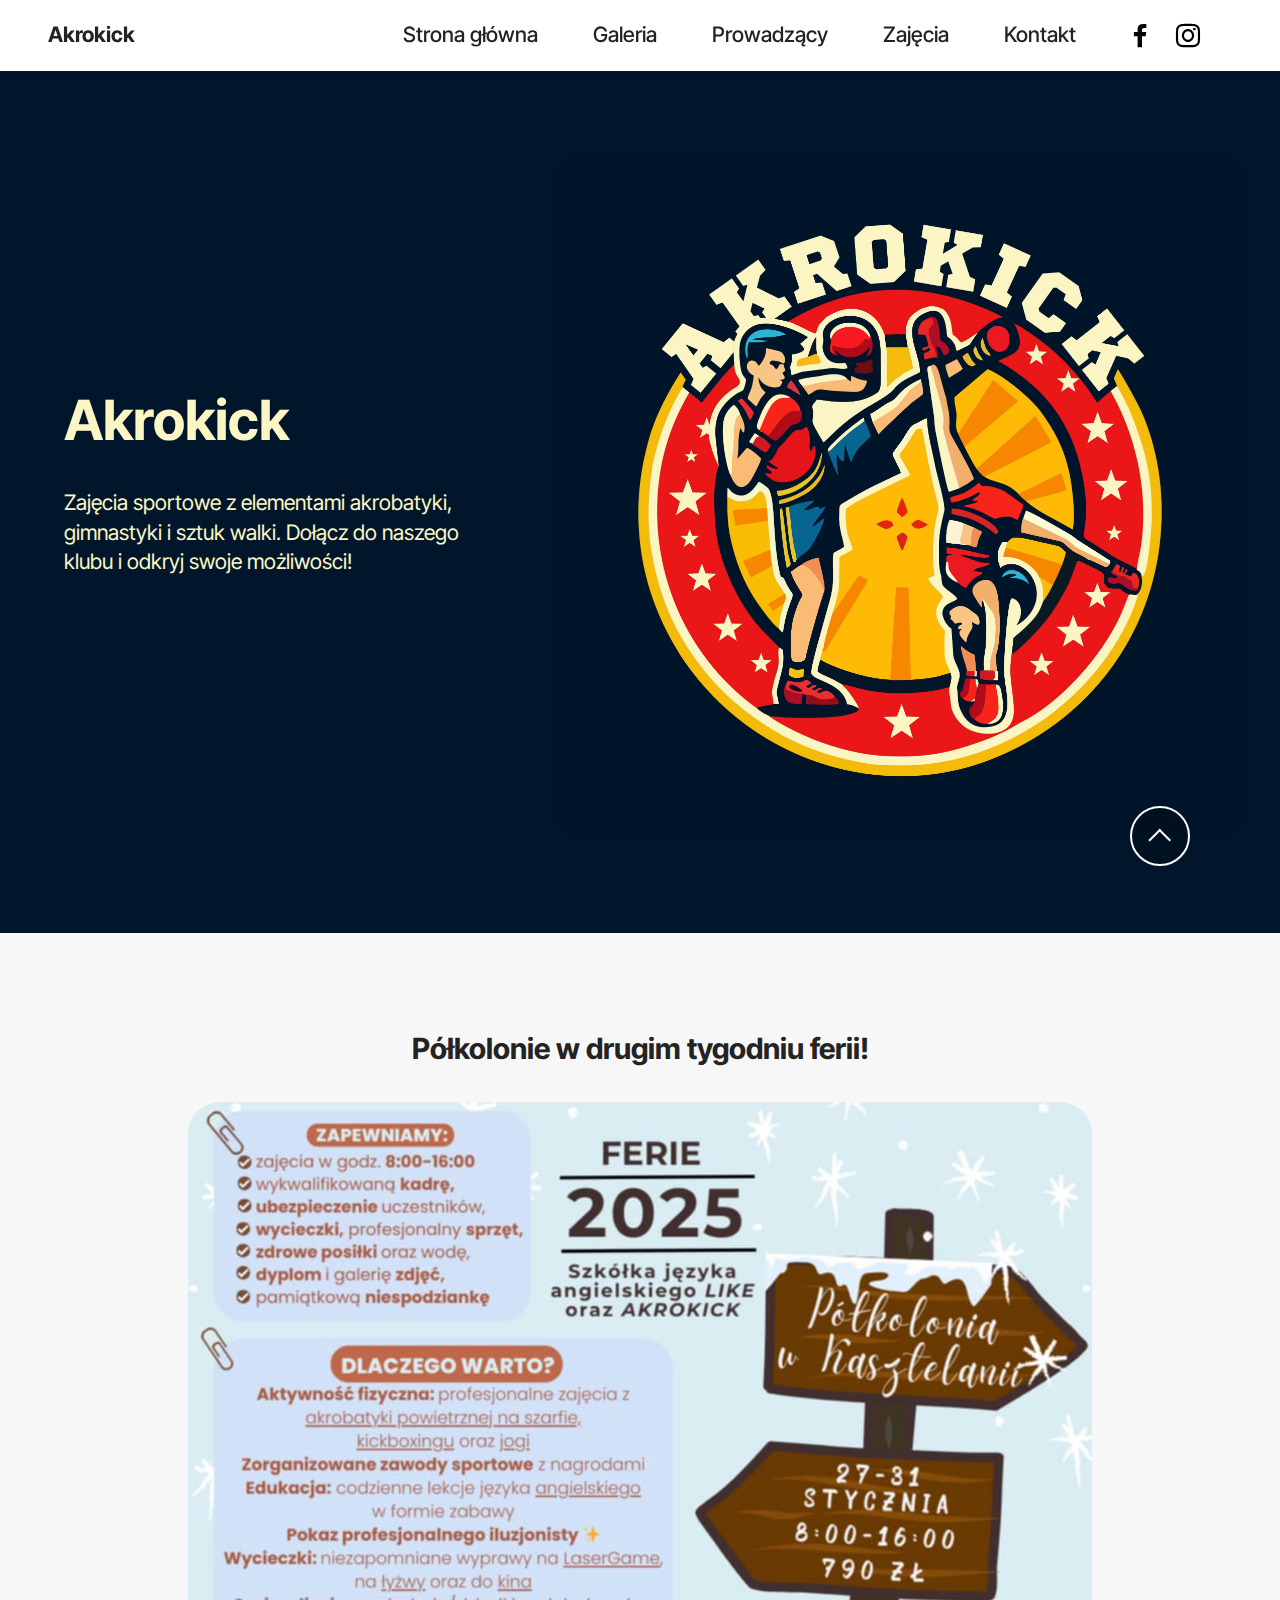
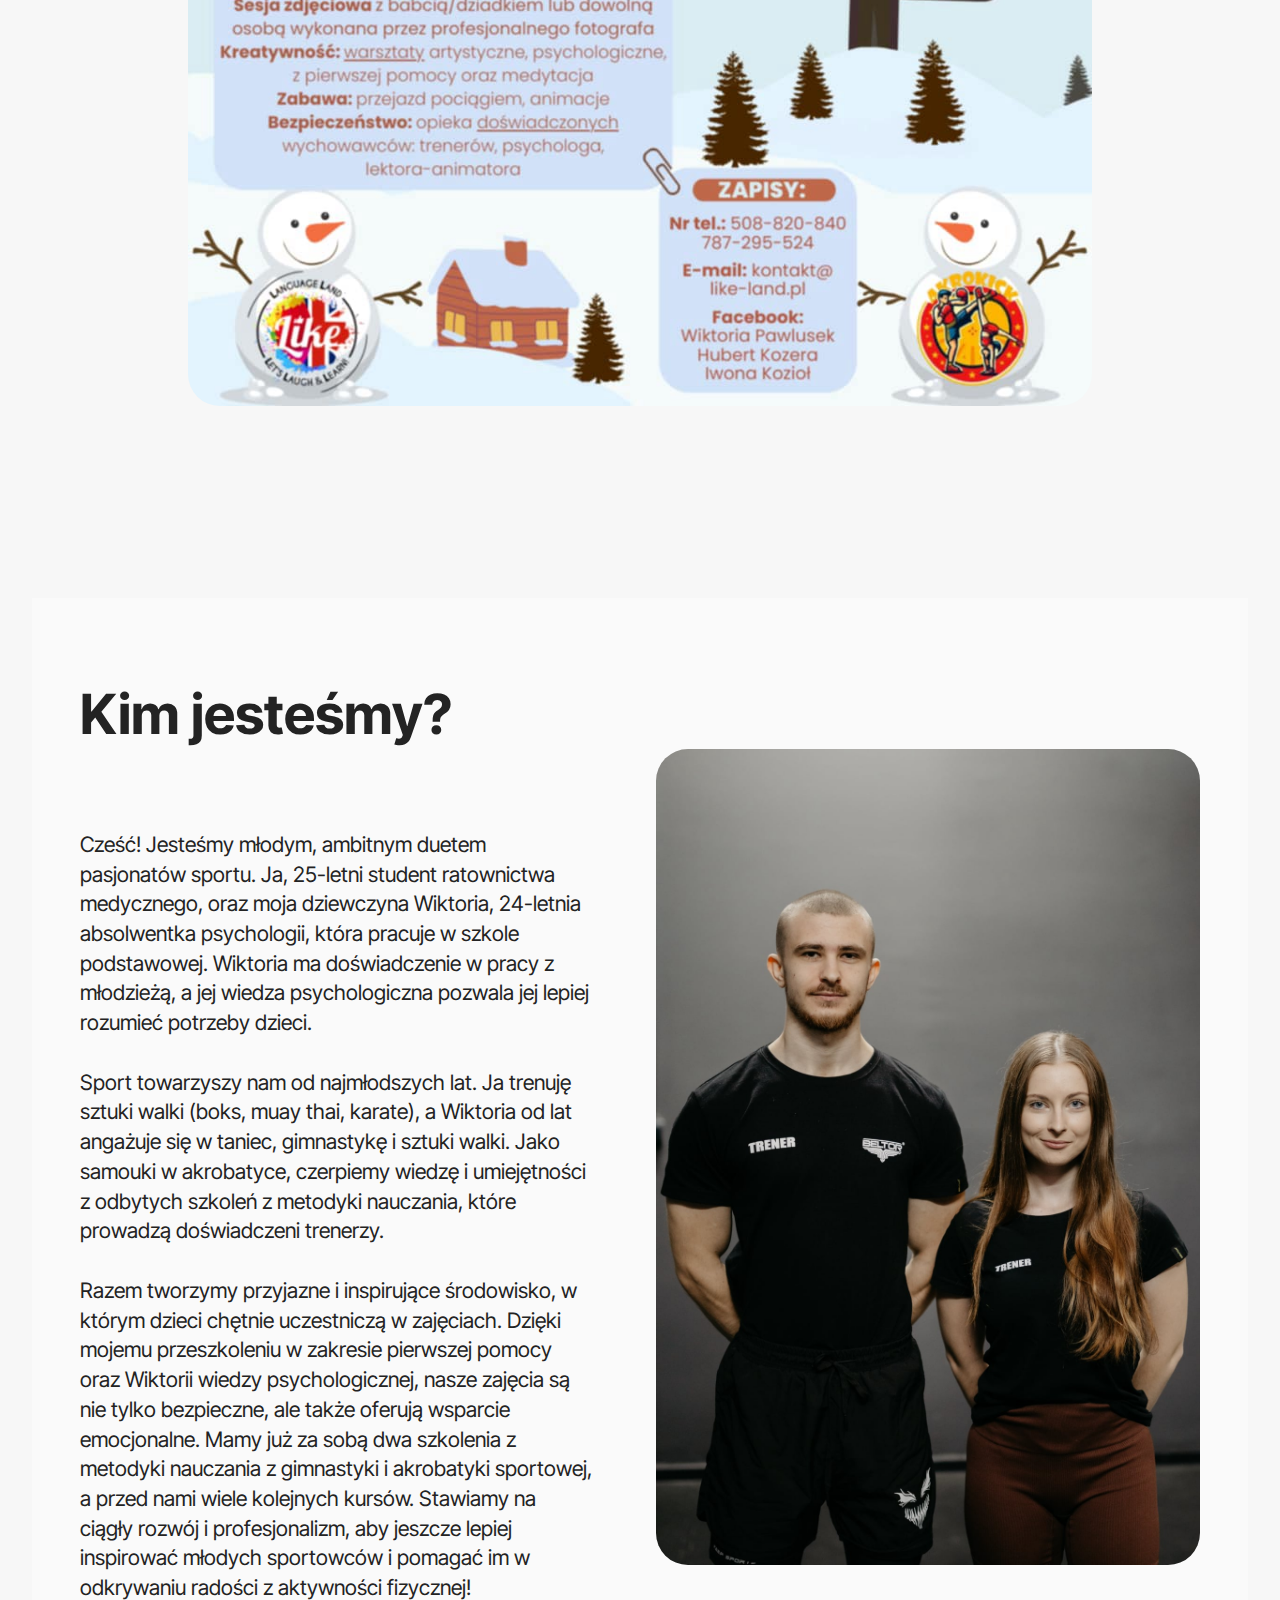
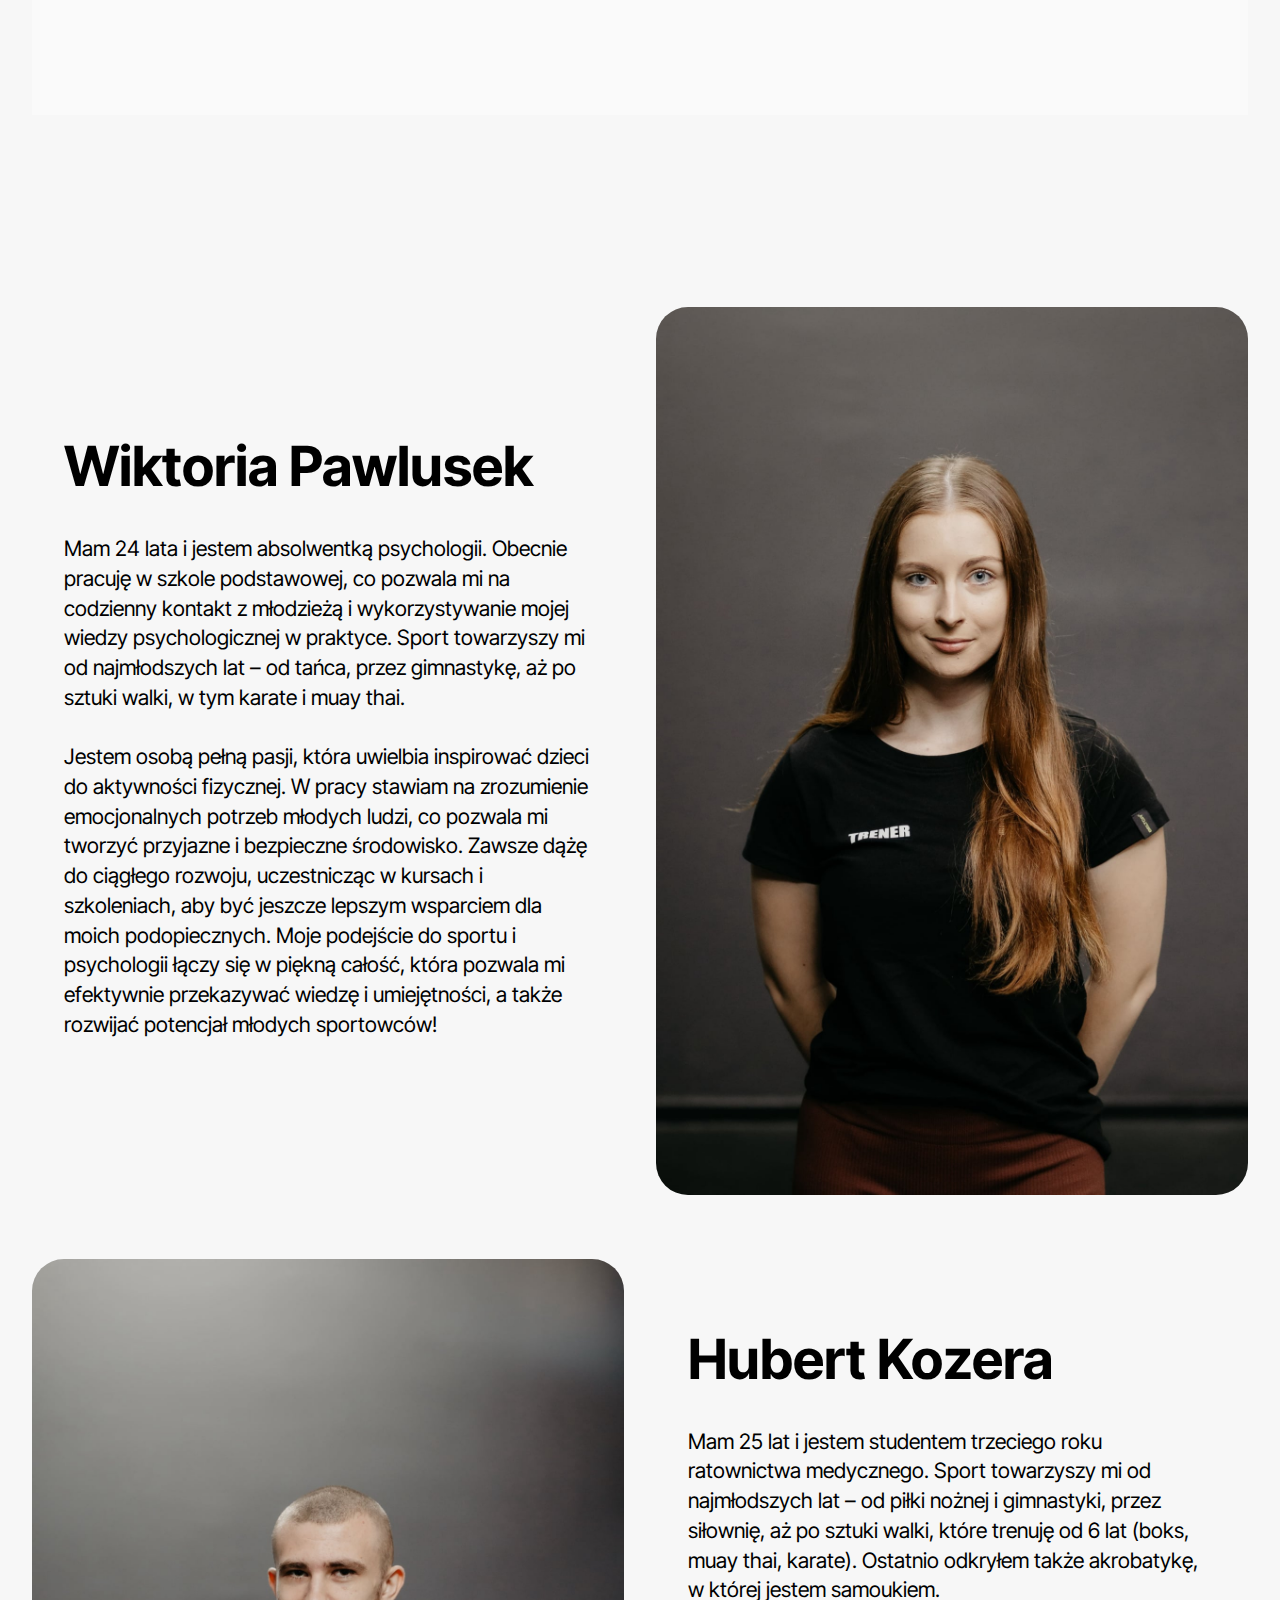
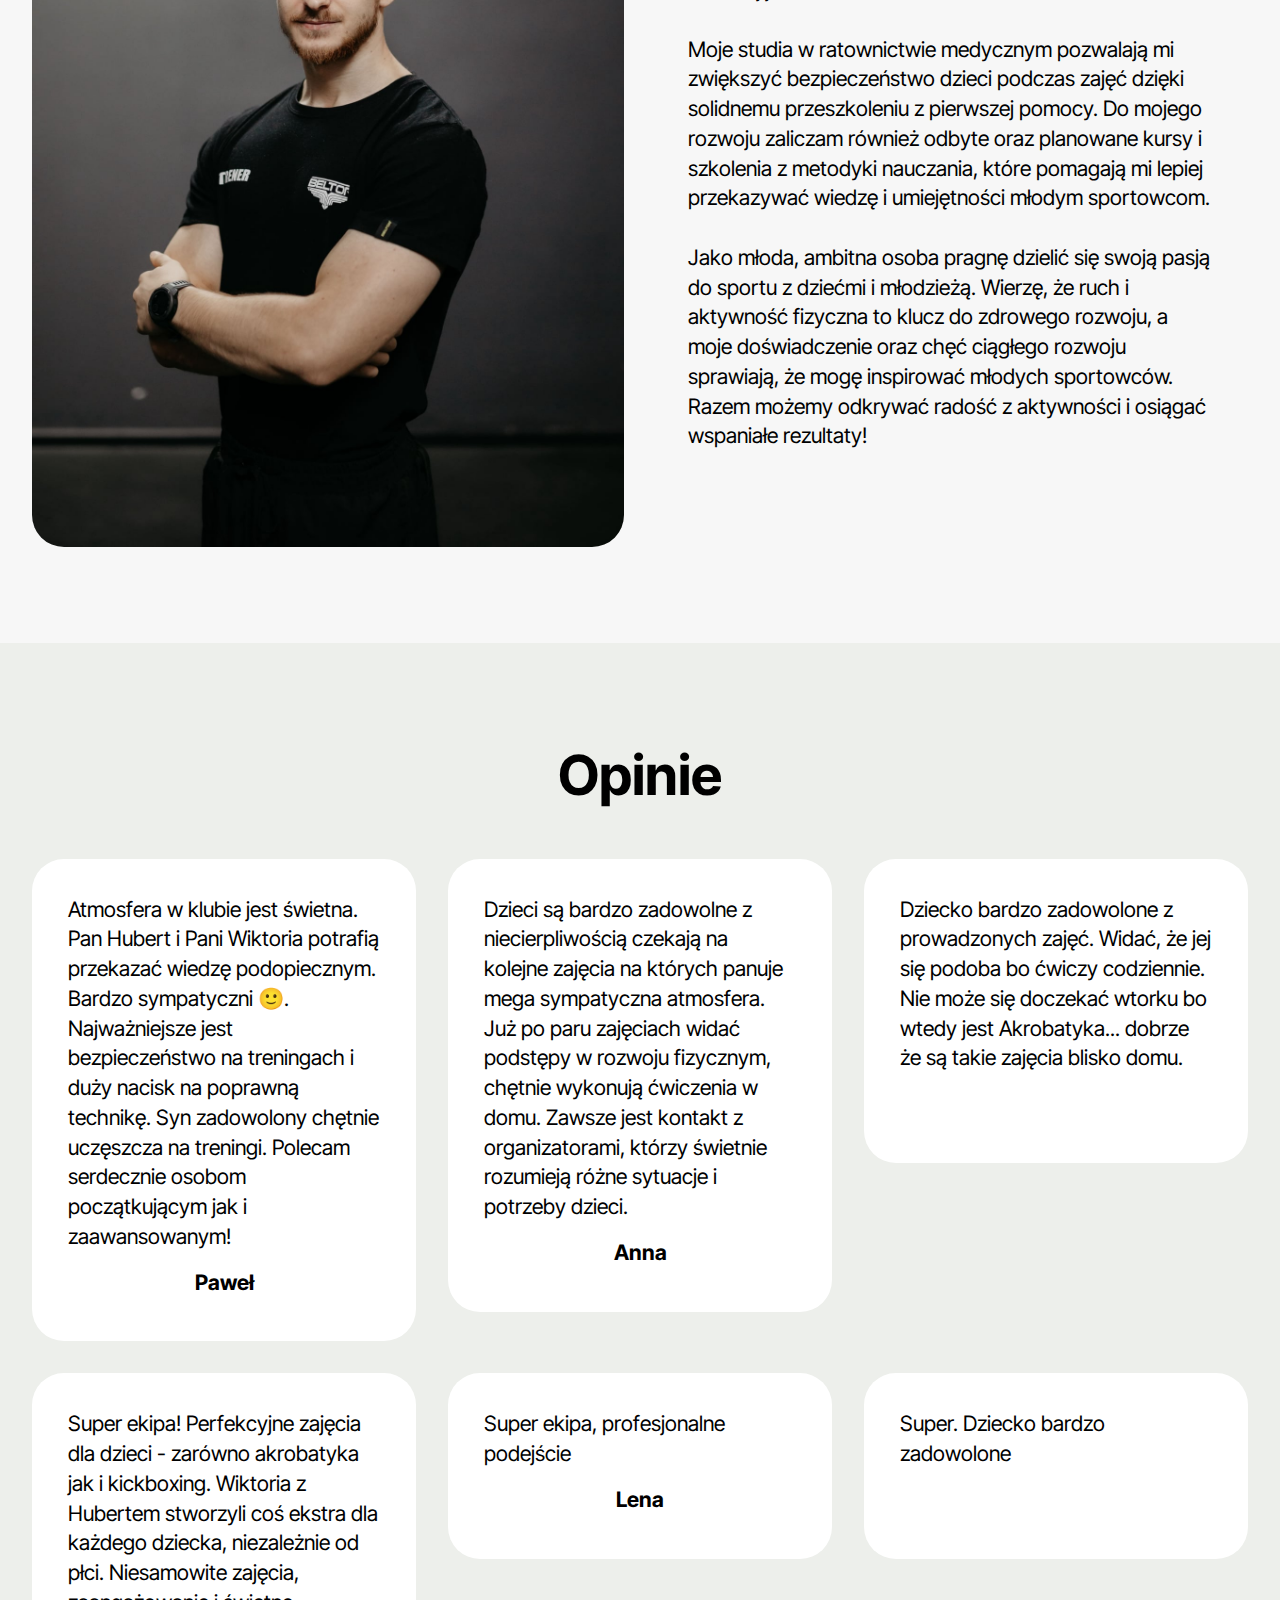
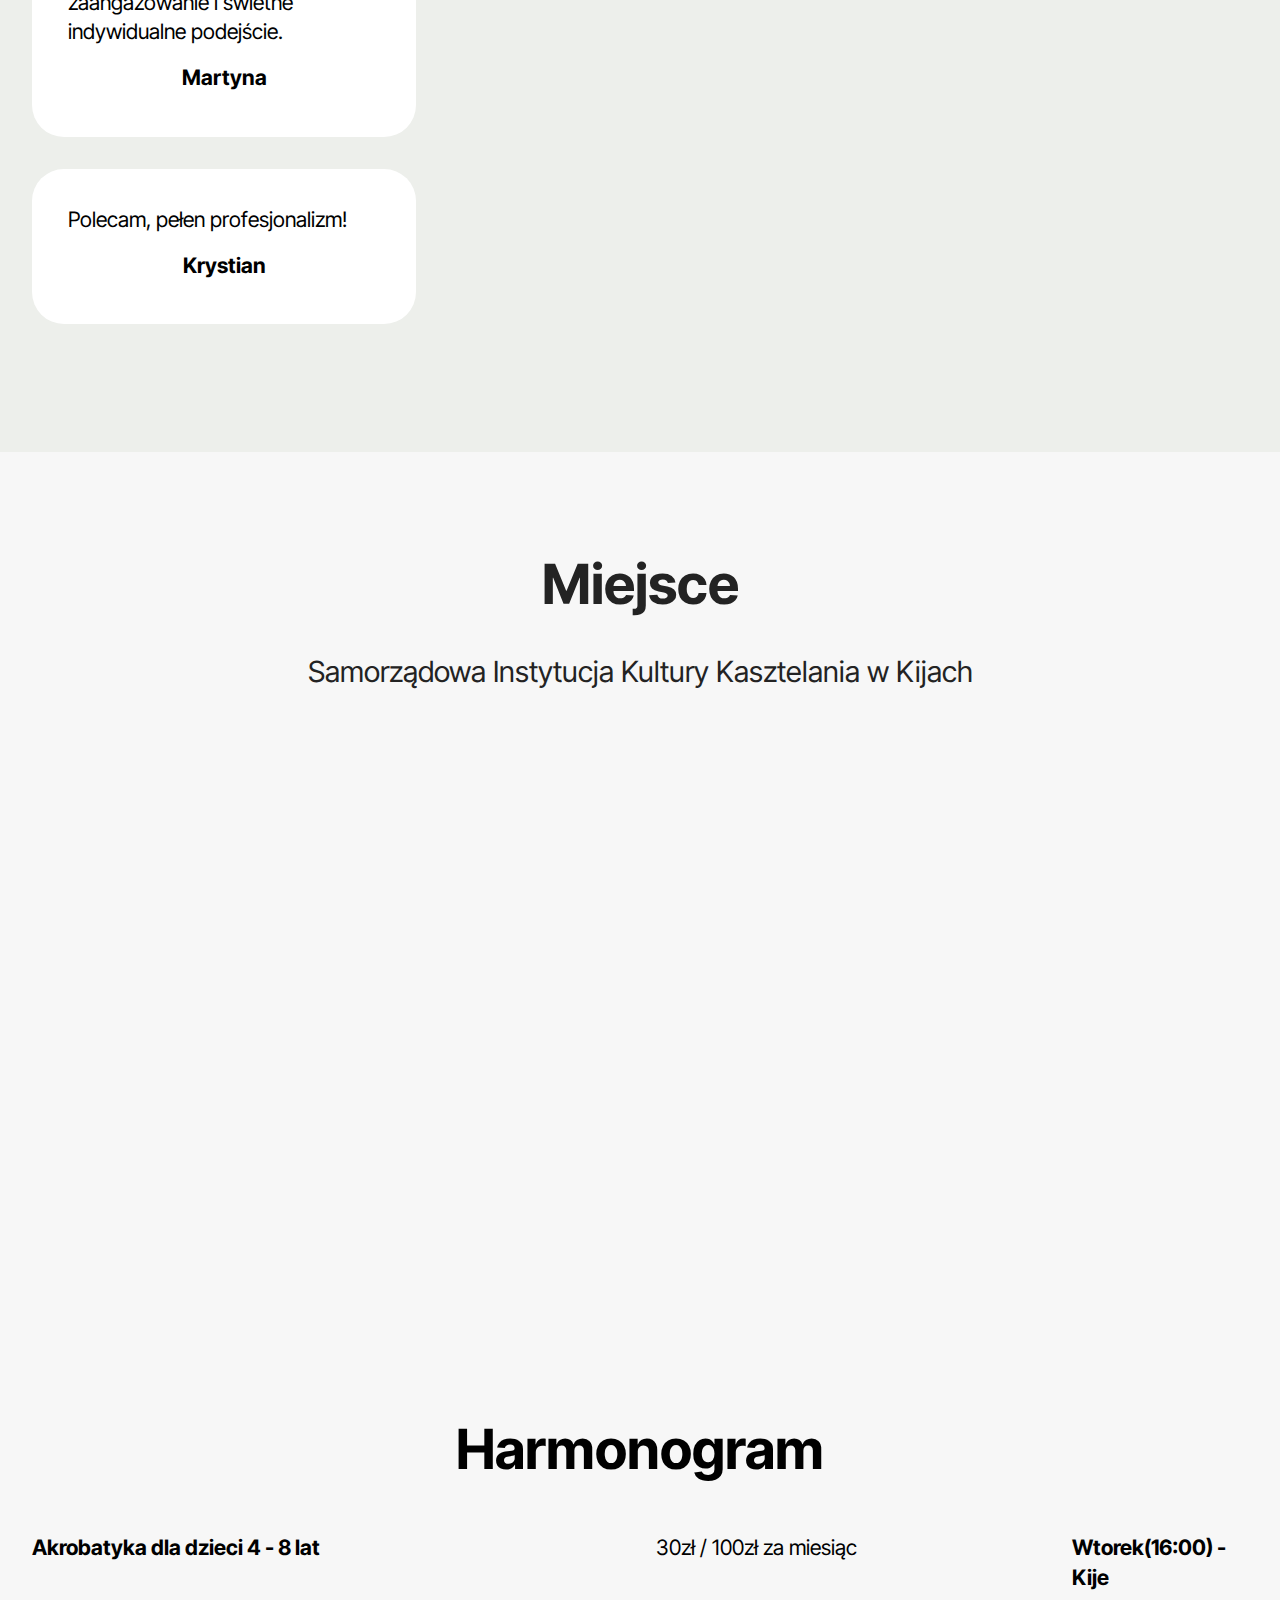
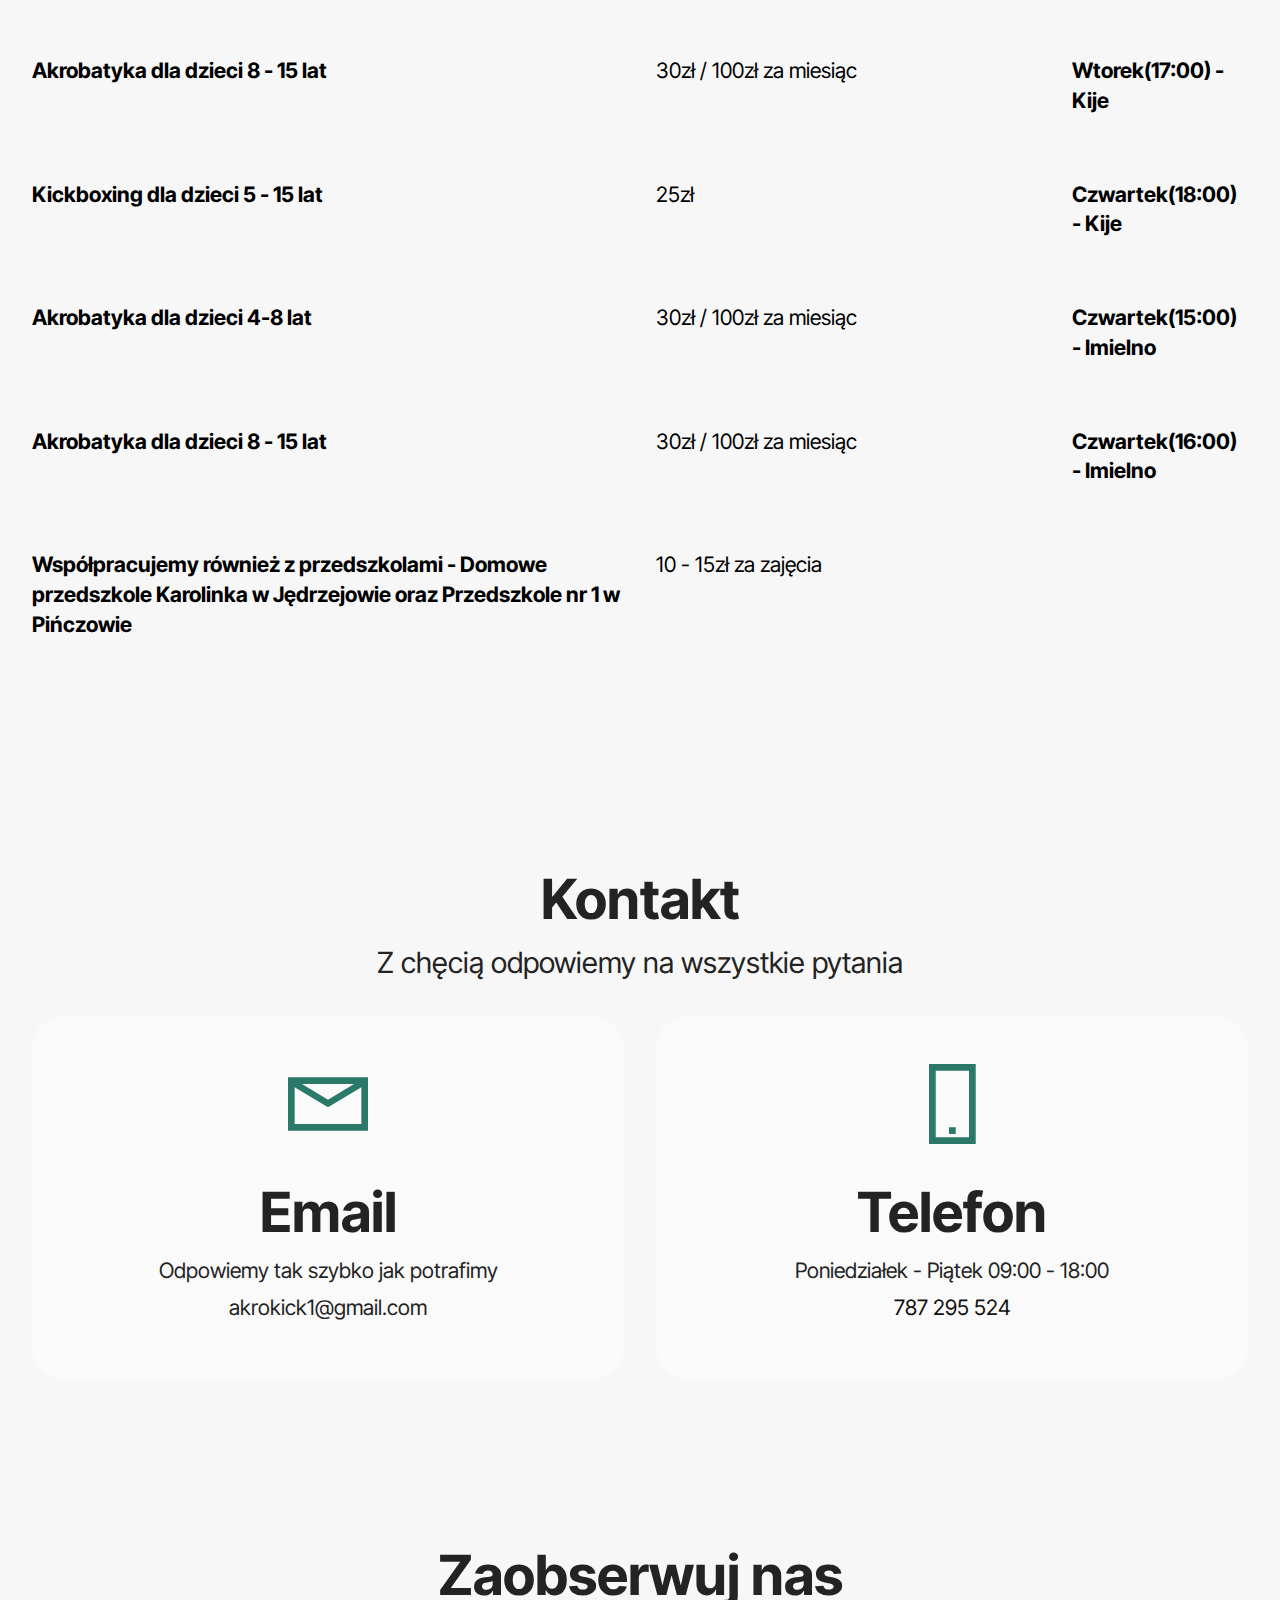
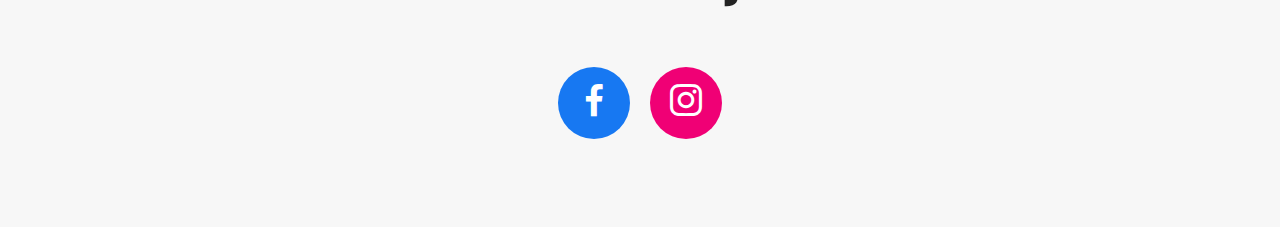
==== commit ba21a10a: "Add files via upload" ====
--- a/index.html
+++ b/index.html
@@ -1,458 +1,739 @@
 <!DOCTYPE html>
-<html  >
-<head>
-  <!-- Site made with Mobirise Website Builder v5.9.18, https://mobirise.com -->
-  <meta charset="UTF-8">
-  <meta http-equiv="X-UA-Compatible" content="IE=edge">
-  <meta name="generator" content="Mobirise v5.9.18, mobirise.com">
-  <meta name="viewport" content="width=device-width, initial-scale=1, minimum-scale=1">
-  <link rel="shortcut icon" href="assets/images/icon-128x125.png" type="image/x-icon">
-  <meta name="description" content="Zajęcia sportowe z elementami akrobatyki, gimnastyki i kickboxingu">
-  
-  
-  <title>Akrokick</title>
-  <link rel="stylesheet" href="assets/web/assets/mobirise-icons2/mobirise2.css">
-  <link rel="stylesheet" href="assets/bootstrap/css/bootstrap.min.css">
-  <link rel="stylesheet" href="assets/bootstrap/css/bootstrap-grid.min.css">
-  <link rel="stylesheet" href="assets/bootstrap/css/bootstrap-reboot.min.css">
-  <link rel="stylesheet" href="assets/animatecss/animate.css">
-  <link rel="stylesheet" href="assets/dropdown/css/style.css">
-  <link rel="stylesheet" href="assets/socicon/css/styles.css">
-  <link rel="stylesheet" href="assets/theme/css/style.css">
-  <link rel="preload" href="https://fonts.googleapis.com/css?family=Inter+Tight:100,200,300,400,500,600,700,800,900,100i,200i,300i,400i,500i,600i,700i,800i,900i&display=swap" as="style" onload="this.onload=null;this.rel='stylesheet'">
-  <noscript><link rel="stylesheet" href="https://fonts.googleapis.com/css?family=Inter+Tight:100,200,300,400,500,600,700,800,900,100i,200i,300i,400i,500i,600i,700i,800i,900i&display=swap"></noscript>
-  <link rel="preload" as="style" href="assets/mobirise/css/mbr-additional.css?v=am0JKp"><link rel="stylesheet" href="assets/mobirise/css/mbr-additional.css?v=am0JKp" type="text/css">
-
-  
-  
-  
-</head>
-<body>
-  
-  <section data-bs-version="5.1" class="menu menu2 cid-uoUXhXCdNt" once="menu" id="menu2-1m">
-    
-    <nav class="navbar navbar-dropdown navbar-fixed-top navbar-expand-lg">
+<html>
+  <head>
+    <meta charset="UTF-8" />
+    <meta http-equiv="X-UA-Compatible" content="IE=edge" />
+    <meta name="generator" content="Mobirise v5.9.18, mobirise.com" />
+    <meta
+      name="viewport"
+      content="width=device-width, initial-scale=1, minimum-scale=1"
+    />
+    <link
+      rel="shortcut icon"
+      href="assets/images/icon-128x125.png"
+      type="image/x-icon"
+    />
+    <meta
+      name="description"
+      content="Zajęcia sportowe z elementami akrobatyki, gimnastyki i kickboxingu"
+    />
+
+    <title>Akrokick</title>
+    <link
+      rel="stylesheet"
+      href="assets/web/assets/mobirise-icons2/mobirise2.css"
+    />
+    <link rel="stylesheet" href="assets/bootstrap/css/bootstrap.min.css" />
+    <link rel="stylesheet" href="assets/bootstrap/css/bootstrap-grid.min.css" />
+    <link
+      rel="stylesheet"
+      href="assets/bootstrap/css/bootstrap-reboot.min.css"
+    />
+    <link rel="stylesheet" href="assets/animatecss/animate.css" />
+    <link rel="stylesheet" href="assets/dropdown/css/style.css" />
+    <link rel="stylesheet" href="assets/socicon/css/styles.css" />
+    <link rel="stylesheet" href="assets/theme/css/style.css" />
+    <link
+      rel="preload"
+      href="https://fonts.googleapis.com/css?family=Inter+Tight:100,200,300,400,500,600,700,800,900,100i,200i,300i,400i,500i,600i,700i,800i,900i&display=swap"
+      as="style"
+      onload="this.onload=null;this.rel='stylesheet'"
+    />
+    <noscript
+      ><link
+        rel="stylesheet"
+        href="https://fonts.googleapis.com/css?family=Inter+Tight:100,200,300,400,500,600,700,800,900,100i,200i,300i,400i,500i,600i,700i,800i,900i&display=swap"
+    /></noscript>
+    <link
+      rel="preload"
+      as="style"
+      href="assets/mobirise/css/mbr-additional.css?v=am0JKp"
+    />
+    <link
+      rel="stylesheet"
+      href="assets/mobirise/css/mbr-additional.css?v=am0JKp"
+      type="text/css"
+    />
+  </head>
+  <body>
+    <section
+      data-bs-version="5.1"
+      class="menu menu2 cid-uoUXhXCdNt"
+      once="menu"
+      id="menu2-1m"
+    >
+      <nav class="navbar navbar-dropdown navbar-fixed-top navbar-expand-lg">
         <div class="container-fluid">
-            <div class="navbar-brand">
-                
-                <span class="navbar-caption-wrap"><a class="navbar-caption text-black text-primary display-7">Akrokick</a></span>
-            </div>
-            <button class="navbar-toggler" type="button" data-toggle="collapse" data-bs-toggle="collapse" data-target="#navbarSupportedContent" data-bs-target="#navbarSupportedContent" aria-controls="navbarNavAltMarkup" aria-expanded="false" aria-label="Toggle navigation">
-                <div class="hamburger">
-                    <span></span>
-                    <span></span>
-                    <span></span>
-                    <span></span>
+          <div class="navbar-brand">
+            <span class="navbar-caption-wrap"
+              ><a class="navbar-caption text-black text-primary display-7"
+                >Akrokick</a
+              ></span
+            >
+          </div>
+          <button
+            class="navbar-toggler"
+            type="button"
+            data-toggle="collapse"
+            data-bs-toggle="collapse"
+            data-target="#navbarSupportedContent"
+            data-bs-target="#navbarSupportedContent"
+            aria-controls="navbarNavAltMarkup"
+            aria-expanded="false"
+            aria-label="Toggle navigation"
+          >
+            <div class="hamburger">
+              <span></span>
+              <span></span>
+              <span></span>
+              <span></span>
+            </div>
+          </button>
+          <div class="collapse navbar-collapse" id="navbarSupportedContent">
+            <ul
+              class="navbar-nav nav-dropdown nav-right"
+              data-app-modern-menu="true"
+            >
+              <li class="nav-item">
+                <a
+                  class="nav-link link text-black text-primary display-4"
+                  href="index.html"
+                  >Strona główna</a
+                >
+              </li>
+              <li class="nav-item">
+                <a
+                  class="nav-link link text-black text-primary display-4"
+                  href="page1.html"
+                  >Galeria</a
+                >
+              </li>
+              <li class="nav-item">
+                <a
+                  class="nav-link link text-black text-primary display-4"
+                  href="index.html#features16-1w"
+                  >Prowadzący</a
+                >
+              </li>
+              <li class="nav-item">
+                <a
+                  class="nav-link link text-black text-primary display-4"
+                  href="index.html#timeline03-20"
+                  >Zajęcia</a
+                >
+              </li>
+              <li class="nav-item">
+                <a
+                  class="nav-link link text-black text-primary display-4"
+                  href="index.html#contacts1-1z"
+                  >Kontakt</a
+                >
+              </li>
+            </ul>
+            <div class="icons-menu">
+              <a
+                class="iconfont-wrapper"
+                href="https://www.facebook.com/profile.php?id=61567168265481"
+              >
+                <span class="p-2 mbr-iconfont socicon-facebook socicon"></span>
+              </a>
+              <a
+                class="iconfont-wrapper"
+                href="https://www.instagram.com/akrokick/"
+                target="_blank"
+              >
+                <span class="p-2 mbr-iconfont socicon-instagram socicon"></span>
+              </a>
+            </div>
+          </div>
+        </div>
+      </nav>
+    </section>
+
+    <section
+      data-bs-version="5.1"
+      class="header1 cid-uqMpfdCDE6"
+      id="header01-27"
+    >
+      <div class="container-fluid">
+        <div class="row justify-content-center">
+          <div class="col-12 col-md-12 col-lg-7 image-wrapper">
+            <img
+              class="w-100"
+              src="assets/images/logo-2769x2711.jpg"
+              alt="Mobirise Website Builder"
+            />
+          </div>
+          <div class="col-12 col-lg col-md-12">
+            <div class="text-wrapper align-left">
+              <h1 class="mbr-section-title mbr-fonts-style mb-4 display-2">
+                <strong>Akrokick</strong>
+              </h1>
+              <p class="mbr-text mbr-fonts-style mb-4 display-7">
+                Zajęcia sportowe z elementami akrobatyki, gimnastyki i sztuk
+                walki. Dołącz do naszego klubu i odkryj swoje możliwości!
+              </p>
+            </div>
+          </div>
+        </div>
+      </div>
+    </section>
+
+    <section
+      data-bs-version="5.1"
+      class="image3 cid-uzY7tPKoQW"
+      id="image03-2l"
+    >
+      <div class="container">
+        <div class="row justify-content-center">
+          <div class="col-12 col-lg-9">
+            <h4
+              class="mbr-description mbr-fonts-style mb-3 align-center display-5"
+            >
+              <strong>Półkolonie w drugim tygodniu ferii!</strong>
+            </h4>
+            <p
+              class="mbr-description mbr-fonts-style mb-4 align-center display-7"
+            ></p>
+            <div class="image-wrapper">
+              <img
+                class="w-100"
+                src="assets/images/8df8088c-aa40-48e8-ae58-133a37f433ab-1080x1080.jpg"
+                alt="Mobirise Website Builder"
+              />
+            </div>
+          </div>
+        </div>
+      </div>
+    </section>
+
+    <section
+      data-bs-version="5.1"
+      class="features16 cid-uoV4XGV1hx"
+      id="features16-1w"
+    >
+      <div class="container">
+        <div class="content-wrapper">
+          <div class="row align-items-center">
+            <div class="col-12 col-lg">
+              <div class="text-wrapper">
+                <h6 class="card-title mbr-fonts-style display-2">
+                  <strong>Kim jesteśmy?</strong><br /><strong><br /></strong>
+                </h6>
+                <p class="mbr-text mbr-fonts-style mb-4 display-4">
+                  Cześć! Jesteśmy młodym, ambitnym duetem pasjonatów sportu. Ja,
+                  25-letni student ratownictwa medycznego, oraz moja dziewczyna
+                  Wiktoria, 24-letnia absolwentka psychologii, która pracuje w
+                  szkole podstawowej. Wiktoria ma doświadczenie w pracy z
+                  młodzieżą, a jej wiedza psychologiczna pozwala jej lepiej
+                  rozumieć potrzeby dzieci.
+                  <br />
+                  <br />Sport towarzyszy nam od najmłodszych lat. Ja trenuję
+                  sztuki walki (boks, muay thai, karate), a Wiktoria od lat
+                  angażuje się w taniec, gimnastykę i sztuki walki. Jako samouki
+                  w akrobatyce, czerpiemy wiedzę i umiejętności z odbytych
+                  szkoleń z metodyki nauczania, które prowadzą doświadczeni
+                  trenerzy.
+                  <br />
+                  <br />Razem tworzymy przyjazne i inspirujące środowisko, w
+                  którym dzieci chętnie uczestniczą w zajęciach. Dzięki mojemu
+                  przeszkoleniu w zakresie pierwszej pomocy oraz Wiktorii wiedzy
+                  psychologicznej, nasze zajęcia są nie tylko bezpieczne, ale
+                  także oferują wsparcie emocjonalne. Mamy już za sobą dwa
+                  szkolenia z metodyki nauczania z gimnastyki i akrobatyki
+                  sportowej, a przed nami wiele kolejnych kursów. Stawiamy na
+                  ciągły rozwój i profesjonalizm, aby jeszcze lepiej inspirować
+                  młodych sportowców i pomagać im w odkrywaniu radości z
+                  aktywności fizycznej!
+                </p>
+              </div>
+            </div>
+            <div class="col-12 col-lg-6">
+              <div class="image-wrapper">
+                <img
+                  src="assets/images/3y6a8691-1160x1740.jpg"
+                  alt="Mobirise Website Builder"
+                />
+              </div>
+            </div>
+          </div>
+        </div>
+      </div>
+    </section>
+
+    <section
+      data-bs-version="5.1"
+      class="features38 cid-uqHQphtqBR"
+      id="features038-21"
+    >
+      <div class="container">
+        <div class="row justify-content-center">
+          <div class="col-12 col-md-12 col-lg">
+            <div class="text-wrapper align-left">
+              <h1 class="mbr-section-title mbr-fonts-style mb-4 display-2">
+                <strong>Wiktoria Pawlusek</strong>
+              </h1>
+              <p class="mbr-text align-left mbr-fonts-style mb-4 display-7">
+                Mam 24 lata i jestem absolwentką psychologii. Obecnie pracuję w
+                szkole podstawowej, co pozwala mi na codzienny kontakt z
+                młodzieżą i wykorzystywanie mojej wiedzy psychologicznej w
+                praktyce. Sport towarzyszy mi od najmłodszych lat – od tańca,
+                przez gimnastykę, aż po sztuki walki, w tym karate i muay thai.
+                <br />
+                <br />Jestem osobą pełną pasji, która uwielbia inspirować dzieci
+                do aktywności fizycznej. W pracy stawiam na zrozumienie
+                emocjonalnych potrzeb młodych ludzi, co pozwala mi tworzyć
+                przyjazne i bezpieczne środowisko. Zawsze dążę do ciągłego
+                rozwoju, uczestnicząc w kursach i szkoleniach, aby być jeszcze
+                lepszym wsparciem dla moich podopiecznych. Moje podejście do
+                sportu i psychologii łączy się w piękną całość, która pozwala mi
+                efektywnie przekazywać wiedzę i umiejętności, a także rozwijać
+                potencjał młodych sportowców!
+              </p>
+            </div>
+          </div>
+          <div class="col-12 col-md-12 col-lg-6 image-wrapper">
+            <img
+              class="w-100"
+              src="assets/images/3y6a8673-1-1256x1884.jpg"
+              alt="Mobirise Website Builder"
+            />
+          </div>
+        </div>
+        <div class="row row-reverse justify-content-center">
+          <div class="col-12 col-md-12 col-lg">
+            <div class="text-wrapper align-left">
+              <h1 class="mbr-section-title mbr-fonts-style mb-4 display-2">
+                <strong>Hubert Kozera</strong>
+              </h1>
+              <p class="mbr-text align-left mbr-fonts-style mb-4 display-7">
+                Mam 25 lat i jestem studentem trzeciego roku ratownictwa
+                medycznego. Sport towarzyszy mi od najmłodszych lat – od piłki
+                nożnej i gimnastyki, przez siłownię, aż po sztuki walki, które
+                trenuję od 6 lat (boks, muay thai, karate). Ostatnio odkryłem
+                także akrobatykę, w której jestem samoukiem.
+                <br />
+                <br />Moje studia w ratownictwie medycznym pozwalają mi
+                zwiększyć bezpieczeństwo dzieci podczas zajęć dzięki solidnemu
+                przeszkoleniu z pierwszej pomocy. Do mojego rozwoju zaliczam
+                również odbyte oraz planowane kursy i szkolenia z metodyki
+                nauczania, które pomagają mi lepiej przekazywać wiedzę i
+                umiejętności młodym sportowcom.
+                <br />
+                <br />Jako młoda, ambitna osoba pragnę dzielić się swoją pasją
+                do sportu z dziećmi i młodzieżą. Wierzę, że ruch i aktywność
+                fizyczna to klucz do zdrowego rozwoju, a moje doświadczenie oraz
+                chęć ciągłego rozwoju sprawiają, że mogę inspirować młodych
+                sportowców. Razem możemy odkrywać radość z aktywności i osiągać
+                wspaniałe rezultaty!
+              </p>
+            </div>
+          </div>
+          <div class="col-12 col-md-12 col-lg-6 image-wrapper">
+            <img
+              class="w-100"
+              src="assets/images/3y6a8712-1-1256x1884.jpg"
+              alt="Mobirise Website Builder"
+            />
+          </div>
+        </div>
+      </div>
+    </section>
+
+    <section
+      data-bs-version="5.1"
+      class="people04 cid-uu2jkqGjcm"
+      id="people04-2g"
+    >
+      <div class="container">
+        <div class="row mb-5 justify-content-center">
+          <div class="col-12 mb-0 content-head">
+            <h3
+              class="mbr-section-title mbr-fonts-style align-center mb-0 display-2"
+            >
+              <strong>Opinie</strong>
+            </h3>
+          </div>
+        </div>
+        <div class="row mbr-masonry" data-masonry='{"percentPosition": true }'>
+          <div
+            class="item features-without-image col-12 col-md-6 col-lg-4 active"
+          >
+            <div class="item-wrapper">
+              <div class="card-box align-left">
+                <p class="card-text mbr-fonts-style display-7">
+                  Atmosfera w klubie jest świetna. Pan Hubert i Pani Wiktoria
+                  potrafią przekazać wiedzę podopiecznym. Bardzo sympatyczni 🙂.
+                  Najważniejsze jest bezpieczeństwo na treningach i duży nacisk
+                  na poprawną technikę. Syn zadowolony chętnie uczęszcza na
+                  treningi. Polecam serdecznie osobom początkującym jak i
+                  zaawansowanym!<br />
+                </p>
+
+                <h5 class="card-title mbr-fonts-style display-7">
+                  <strong>Paweł</strong>
+                </h5>
+              </div>
+            </div>
+          </div>
+          <div class="item features-without-image col-12 col-md-6 col-lg-4">
+            <div class="item-wrapper">
+              <div class="card-box align-left">
+                <p class="card-text mbr-fonts-style display-7">
+                  Dzieci są bardzo zadowolne z niecierpliwością czekają na
+                  kolejne zajęcia na których panuje mega sympatyczna atmosfera.
+                  Już po paru zajęciach widać podstępy w rozwoju fizycznym,
+                  chętnie wykonują ćwiczenia w domu. Zawsze jest kontakt z
+                  organizatorami, którzy świetnie rozumieją różne sytuacje i
+                  potrzeby dzieci.&nbsp;<br />
+                </p>
+
+                <h5 class="card-title mbr-fonts-style display-7">
+                  <strong>Anna</strong>
+                </h5>
+              </div>
+            </div>
+          </div>
+          <div class="item features-without-image col-12 col-md-6 col-lg-4">
+            <div class="item-wrapper">
+              <div class="card-box align-left">
+                <p class="card-text mbr-fonts-style display-7">
+                  Dziecko bardzo zadowolone z prowadzonych zajęć. Widać, że jej
+                  się podoba bo ćwiczy codziennie. Nie może się doczekać wtorku
+                  bo wtedy jest Akrobatyka... dobrze że są takie zajęcia blisko
+                  domu.
+                </p>
+
+                <h5 class="card-title mbr-fonts-style display-7">&nbsp;</h5>
+              </div>
+            </div>
+          </div>
+          <div class="item features-without-image col-12 col-md-6 col-lg-4">
+            <div class="item-wrapper">
+              <div class="card-box align-left">
+                <p class="card-text mbr-fonts-style display-7">
+                  Super ekipa! Perfekcyjne zajęcia dla dzieci - zarówno
+                  akrobatyka jak i kickboxing. Wiktoria z Hubertem stworzyli coś
+                  ekstra dla każdego dziecka, niezależnie od płci. Niesamowite
+                  zajęcia, zaangażowanie i świetne indywidualne podejście.
+                </p>
+
+                <h5 class="card-title mbr-fonts-style display-7">
+                  <strong>Martyna</strong>
+                </h5>
+              </div>
+            </div>
+          </div>
+          <div class="item features-without-image col-12 col-md-6 col-lg-4">
+            <div class="item-wrapper">
+              <div class="card-box align-left">
+                <p class="card-text mbr-fonts-style display-7">
+                  Super ekipa, profesjonalne podejście
+                </p>
+
+                <h5 class="card-title mbr-fonts-style display-7">
+                  <strong>Lena</strong>
+                </h5>
+              </div>
+            </div>
+          </div>
+          <div class="item features-without-image col-12 col-md-6 col-lg-4">
+            <div class="item-wrapper">
+              <div class="card-box align-left">
+                <p class="card-text mbr-fonts-style display-7">
+                  Super. Dziecko bardzo zadowolone
+                </p>
+
+                <h5 class="card-title mbr-fonts-style display-7">&nbsp;</h5>
+              </div>
+            </div>
+          </div>
+          <div class="item features-without-image col-12 col-md-6 col-lg-4">
+            <div class="item-wrapper">
+              <div class="card-box align-left">
+                <p class="card-text mbr-fonts-style display-7">
+                  Polecam, pełen profesjonalizm!
+                </p>
+
+                <h5 class="card-title mbr-fonts-style display-7">
+                  <strong>Krystian</strong>
+                </h5>
+              </div>
+            </div>
+          </div>
+        </div>
+      </div>
+    </section>
+
+    <section data-bs-version="5.1" class="map1 cid-uqHUVTZDs8" id="map01-26">
+      <div class="container">
+        <div class="row justify-content-center">
+          <div class="col-12 content-head">
+            <div class="mbr-section-head mb-5">
+              <h3
+                class="mbr-section-title mbr-fonts-style align-center mb-0 display-2"
+              >
+                <strong>Miejsce</strong>
+              </h3>
+              <h4
+                class="mbr-section-subtitle mbr-fonts-style align-center mb-0 mt-4 display-5"
+              >
+                Samorządowa Instytucja Kultury Kasztelania w Kijach
+              </h4>
+            </div>
+          </div>
+        </div>
+        <div class="google-map">
+          <iframe
+            frameborder="0"
+            style="border: 0"
+            src="https://www.google.com/maps/d/u/0/embed?mid=1Sb072vy6IWpYgP-u0eLSG1VURcVgexg&amp;ehbc=2E312F&amp;noprof=1"
+            allowfullscreen=""
+          ></iframe>
+        </div>
+      </div>
+    </section>
+
+    <section
+      data-bs-version="5.1"
+      class="timeline03 cid-uoVfOKU8xl"
+      id="timeline03-20"
+    >
+      <div class="container-fluid">
+        <div class="row justify-content-center">
+          <div class="col-12 mb-5 content-head">
+            <h3
+              class="mbr-section-title mbr-fonts-style align-center mb-0 display-2"
+            >
+              <strong>Harmonogram</strong>
+            </h3>
+          </div>
+        </div>
+
+        <div
+          class="row justify-content-center item features-without-image mb-5 active"
+        >
+          <div class="col-12 col-lg-2">
+            <h5 class="mbr-card-title mbr-fonts-style mt-0 mb-3 display-7">
+              <strong>Wtorek(16:00) - Kije</strong>
+            </h5>
+          </div>
+          <div class="col-12 col-lg">
+            <h6 class="mbr-card-subtitle mbr-fonts-style mt-0 mb-3 display-7">
+              30zł / 100zł za miesiąc
+            </h6>
+          </div>
+          <div class="col-md-12 col-lg-6 item-wrapper">
+            <p class="mbr-text mbr-fonts-style mt-0 mb-0 display-7">
+              <strong>Akrobatyka dla dzieci 4 - 8 lat</strong>
+            </p>
+          </div>
+        </div>
+        <div
+          class="row justify-content-center item features-without-image mb-5"
+        >
+          <div class="col-12 col-lg-2">
+            <h5 class="mbr-card-title mbr-fonts-style mt-0 mb-3 display-7">
+              <strong>Wtorek(17:00) - Kije</strong>
+            </h5>
+          </div>
+          <div class="col-12 col-lg">
+            <h6 class="mbr-card-subtitle mbr-fonts-style mt-0 mb-3 display-7">
+              30zł / 100zł za miesiąc
+            </h6>
+          </div>
+          <div class="col-md-12 col-lg-6 item-wrapper">
+            <p class="mbr-text mbr-fonts-style mt-0 mb-0 display-7">
+              <strong>Akrobatyka dla dzieci 8 - 15 lat</strong>
+            </p>
+          </div>
+        </div>
+        <div
+          class="row justify-content-center item features-without-image mb-5"
+        >
+          <div class="col-12 col-lg-2">
+            <h5 class="mbr-card-title mbr-fonts-style mt-0 mb-3 display-7">
+              <strong>Czwartek(18:00) - Kije</strong>
+            </h5>
+          </div>
+          <div class="col-12 col-lg">
+            <h6 class="mbr-card-subtitle mbr-fonts-style mt-0 mb-3 display-7">
+              25zł
+            </h6>
+          </div>
+          <div class="col-md-12 col-lg-6 item-wrapper">
+            <p class="mbr-text mbr-fonts-style mt-0 mb-0 display-7">
+              <strong>Kickboxing dla dzieci 5 - 15 lat</strong>
+            </p>
+          </div>
+        </div>
+        <div
+          class="row justify-content-center item features-without-image mb-5"
+        >
+          <div class="col-12 col-lg-2">
+            <h5 class="mbr-card-title mbr-fonts-style mt-0 mb-3 display-7">
+              <strong>Czwartek(15:00) - Imielno</strong>
+            </h5>
+          </div>
+          <div class="col-12 col-lg">
+            <h6 class="mbr-card-subtitle mbr-fonts-style mt-0 mb-3 display-7">
+              30zł / 100zł za miesiąc
+            </h6>
+          </div>
+          <div class="col-md-12 col-lg-6 item-wrapper">
+            <p class="mbr-text mbr-fonts-style mt-0 mb-0 display-7">
+              <strong>Akrobatyka dla dzieci 4-8 lat</strong>
+            </p>
+          </div>
+        </div>
+        <div
+          class="row justify-content-center item features-without-image mb-5"
+        >
+          <div class="col-12 col-lg-2">
+            <h5 class="mbr-card-title mbr-fonts-style mt-0 mb-3 display-7">
+              <strong>Czwartek(16:00) - Imielno</strong>
+            </h5>
+          </div>
+          <div class="col-12 col-lg">
+            <h6 class="mbr-card-subtitle mbr-fonts-style mt-0 mb-3 display-7">
+              30zł / 100zł za miesiąc
+            </h6>
+          </div>
+          <div class="col-md-12 col-lg-6 item-wrapper">
+            <p class="mbr-text mbr-fonts-style mt-0 mb-0 display-7">
+              <strong>Akrobatyka dla dzieci 8 - 15 lat</strong>
+            </p>
+          </div>
+        </div>
+        <div
+          class="row justify-content-center item features-without-image mb-5"
+        >
+          <div class="col-12 col-lg-2">
+            <h5 class="mbr-card-title mbr-fonts-style mt-0 mb-3 display-7"></h5>
+          </div>
+          <div class="col-12 col-lg">
+            <h6 class="mbr-card-subtitle mbr-fonts-style mt-0 mb-3 display-7">
+              10 - 15zł za zajęcia
+            </h6>
+          </div>
+          <div class="col-md-12 col-lg-6 item-wrapper">
+            <p class="mbr-text mbr-fonts-style mt-0 mb-0 display-7">
+              <strong
+                >Współpracujemy również z przedszkolami - Domowe przedszkole
+                Karolinka w Jędrzejowie oraz Przedszkole nr 1 w
+                Pińczowie&nbsp;</strong
+              >
+            </p>
+          </div>
+        </div>
+      </div>
+    </section>
+
+    <section
+      data-bs-version="5.1"
+      class="contacts1 cid-uoV9TPMudJ"
+      id="contacts1-1z"
+    >
+      <div class="container">
+        <div class="mbr-section-head">
+          <h3
+            class="mbr-section-title mbr-fonts-style align-center mb-0 display-2"
+          >
+            <strong>Kontakt</strong>
+          </h3>
+          <h4
+            class="mbr-section-subtitle mbr-fonts-style align-center mb-0 mt-2 display-5"
+          >
+            Z chęcią odpowiemy na wszystkie pytania
+          </h4>
+        </div>
+        <div class="row justify-content-center mt-4">
+          <div class="card col-12 col-lg-6">
+            <div class="card-wrapper">
+              <div class="card-box align-center">
+                <div class="image-wrapper">
+                  <span class="mbr-iconfont mobi-mbri-letter mobi-mbri"></span>
                 </div>
-            </button>
-            <div class="collapse navbar-collapse" id="navbarSupportedContent">
-                <ul class="navbar-nav nav-dropdown nav-right" data-app-modern-menu="true"><li class="nav-item"><a class="nav-link link text-black text-primary display-4" href="index.html">Strona główna</a></li><li class="nav-item"><a class="nav-link link text-black text-primary display-4" href="page1.html">Galeria</a></li>
-                    <li class="nav-item"><a class="nav-link link text-black text-primary display-4" href="index.html#features16-1w">Prowadzący</a></li>
-                    <li class="nav-item"><a class="nav-link link text-black text-primary display-4" href="index.html#timeline03-20">Zajęcia</a>
-                    </li><li class="nav-item"><a class="nav-link link text-black text-primary display-4" href="index.html#contacts1-1z">Kontakt</a></li></ul>
-                <div class="icons-menu">
-                    <a class="iconfont-wrapper" href="https://www.facebook.com/profile.php?id=61567168265481">
-                        <span class="p-2 mbr-iconfont socicon-facebook socicon"></span>
-                    </a>
-                    <a class="iconfont-wrapper" href="https://www.instagram.com/akrokick/" target="_blank">
-                        <span class="p-2 mbr-iconfont socicon-instagram socicon"></span>
-                    </a>
-                    
-                    
+                <h4 class="card-title mbr-fonts-style mb-2 display-2">
+                  <strong>Email</strong>
+                </h4>
+                <p class="mbr-text mbr-fonts-style mb-2 display-4">
+                  Odpowiemy tak szybko jak potrafimy
+                </p>
+                <h5 class="link mbr-fonts-style display-7">
+                  akrokick1@gmail.com
+                </h5>
+              </div>
+            </div>
+          </div>
+          <div class="card col-12 col-lg-6">
+            <div class="card-wrapper">
+              <div class="card-box align-center">
+                <div class="image-wrapper">
+                  <span
+                    class="mbr-iconfont mobi-mbri-mobile-2 mobi-mbri"
+                  ></span>
                 </div>
-                
-            </div>
-        </div>
-    </nav>
-</section>
-
-<section data-bs-version="5.1" class="header1 cid-uqMpfdCDE6" id="header01-27">
-	
-
-	
-	
-
-	<div class="container-fluid">
-		<div class="row justify-content-center">
-			<div class="col-12 col-md-12 col-lg-7 image-wrapper">
-				<img class="w-100" src="assets/images/logo-2769x2711.jpg" alt="Mobirise Website Builder">
-			</div>
-			<div class="col-12 col-lg col-md-12">
-				<div class="text-wrapper align-left">
-					<h1 class="mbr-section-title mbr-fonts-style mb-4 display-2"><strong>Akrokick</strong></h1>
-					<p class="mbr-text mbr-fonts-style mb-4 display-7">
-						Zajęcia sportowe z elementami akrobatyki, gimnastyki i sztuk walki. Dołącz do naszego klubu i odkryj swoje możliwości!
-					</p>
-					
-				</div>
-			</div>
-		</div>
-	</div>
-</section>
-
-<section data-bs-version="5.1" class="image3 cid-uzY7tPKoQW" id="image03-2l">
-  
-
-  
-  
-
-  <div class="container">
-    <div class="row justify-content-center">
-      <div class="col-12 col-lg-9">
-        <h4 class="mbr-description mbr-fonts-style mb-3 align-center display-5"><strong>Półkolonie w drugim tygodniu ferii!</strong></h4>
-        <p class="mbr-description mbr-fonts-style mb-4 align-center display-7"></p>
-        <div class="image-wrapper">
-          <img class="w-100" src="assets/images/8df8088c-aa40-48e8-ae58-133a37f433ab-1080x1080.jpg" alt="Mobirise Website Builder">
-        </div>
-      </div>
+                <h4
+                  class="card-title mbr-fonts-style align-center mb-2 display-2"
+                >
+                  <strong>Telefon</strong>
+                </h4>
+                <p class="mbr-text mbr-fonts-style mb-2 display-4">
+                  Poniedziałek - Piątek 09:00 - 18:00
+                </p>
+                <h5 class="link mbr-black mbr-fonts-style display-7">
+                  787 295 524
+                </h5>
+              </div>
+            </div>
+          </div>
+        </div>
+      </div>
+    </section>
+
+    <section
+      data-bs-version="5.1"
+      class="social4 cid-uu2hO9akZf"
+      id="social04-2e"
+    >
+      <div class="container">
+        <div class="media-container-row">
+          <div class="col-12">
+            <h3
+              class="mbr-section-title align-center mb-5 mbr-fonts-style display-2"
+            >
+              <strong>Zaobserwuj nas</strong>
+            </h3>
+            <div class="social-list align-center">
+              <a
+                class="iconfont-wrapper bg-facebook m-2"
+                target="_blank"
+                href="https://www.facebook.com/profile.php?id=61567168265481"
+              >
+                <span class="socicon-facebook socicon"></span>
+              </a>
+
+              <a
+                class="iconfont-wrapper bg-instagram m-2"
+                href="https://www.instagram.com/akrokick/"
+                target="_blank"
+              >
+                <span class="socicon-instagram socicon"></span>
+              </a>
+            </div>
+          </div>
+        </div>
+      </div>
+    </section>
+
+    <div id="scrollToTop" class="scrollToTop mbr-arrow-up">
+      <a style="text-align: center"
+        ><i
+          class="mbr-arrow-up-icon mbr-arrow-up-icon-cm cm-icon cm-icon-smallarrow-up"
+        ></i
+      ></a>
     </div>
-  </div>
-</section>
-
-<section data-bs-version="5.1" class="features16 cid-uoV4XGV1hx" id="features16-1w">
-
-    
-
-    
-    
-    <div class="container">
-        <div class="content-wrapper">
-            <div class="row align-items-center">
-                <div class="col-12 col-lg">
-                    <div class="text-wrapper">
-                        <h6 class="card-title mbr-fonts-style display-2"><strong>Kim jesteśmy?</strong><br><strong><br></strong></h6>
-                        <p class="mbr-text mbr-fonts-style mb-4 display-4">Cześć! Jesteśmy młodym, ambitnym duetem pasjonatów sportu. Ja, 25-letni student ratownictwa medycznego, oraz moja dziewczyna Wiktoria, 24-letnia absolwentka psychologii, która pracuje w szkole podstawowej. Wiktoria ma doświadczenie w pracy z młodzieżą, a jej wiedza psychologiczna pozwala jej lepiej rozumieć potrzeby dzieci.
-<br>
-<br>Sport towarzyszy nam od najmłodszych lat. Ja trenuję sztuki walki (boks, muay thai, karate), a Wiktoria od lat angażuje się w taniec, gimnastykę i sztuki walki. Jako samouki w akrobatyce, czerpiemy wiedzę i umiejętności z odbytych szkoleń z metodyki nauczania, które prowadzą doświadczeni trenerzy.
-<br>
-<br>Razem tworzymy przyjazne i inspirujące środowisko, w którym dzieci chętnie uczestniczą w zajęciach. Dzięki mojemu przeszkoleniu w zakresie pierwszej pomocy oraz Wiktorii wiedzy psychologicznej, nasze zajęcia są nie tylko bezpieczne, ale także oferują wsparcie emocjonalne. Mamy już za sobą dwa szkolenia z metodyki nauczania z gimnastyki i akrobatyki sportowej, a przed nami wiele kolejnych kursów. Stawiamy na ciągły rozwój i profesjonalizm, aby jeszcze lepiej inspirować młodych sportowców i pomagać im w odkrywaniu radości z aktywności fizycznej!</p>
-                        
-                    </div>
-                </div>
-                <div class="col-12 col-lg-6">
-                    <div class="image-wrapper">
-                        <img src="assets/images/3y6a8691-1160x1740.jpg" alt="Mobirise Website Builder">
-                    </div>
-                </div>
-            </div>
-        </div>
-    </div>
-</section>
-
-<section data-bs-version="5.1" class="features38 cid-uqHQphtqBR" id="features038-21">
-    
-
-    
-    
-
-    <div class="container">
-        <div class="row justify-content-center">
-            <div class="col-12 col-md-12 col-lg">
-                <div class="text-wrapper align-left">
-                    <h1 class="mbr-section-title mbr-fonts-style mb-4 display-2">
-                        <strong>Wiktoria Pawlusek</strong></h1>
-                    <p class="mbr-text align-left mbr-fonts-style mb-4 display-7">Mam 24 lata i jestem absolwentką psychologii. Obecnie pracuję w szkole podstawowej, co pozwala mi na codzienny kontakt z młodzieżą i wykorzystywanie mojej wiedzy psychologicznej w praktyce. Sport towarzyszy mi od najmłodszych lat – od tańca, przez gimnastykę, aż po sztuki walki, w tym karate i muay thai.
-<br>
-<br>Jestem osobą pełną pasji, która uwielbia inspirować dzieci do aktywności fizycznej. W pracy stawiam na zrozumienie emocjonalnych potrzeb młodych ludzi, co pozwala mi tworzyć przyjazne i bezpieczne środowisko. Zawsze dążę do ciągłego rozwoju, uczestnicząc w kursach i szkoleniach, aby być jeszcze lepszym wsparciem dla moich podopiecznych. Moje podejście do sportu i psychologii łączy się w piękną całość, która pozwala mi efektywnie przekazywać wiedzę i umiejętności, a także rozwijać potencjał młodych sportowców!</p>
-                    
-                </div>
-            </div>
-            <div class="col-12 col-md-12 col-lg-6 image-wrapper">
-                <img class="w-100" src="assets/images/3y6a8673-1-1256x1884.jpg" alt="Mobirise Website Builder">
-            </div>
-        </div>
-        <div class="row row-reverse justify-content-center">
-
-            <div class="col-12 col-md-12 col-lg">
-                <div class="text-wrapper align-left">
-                    <h1 class="mbr-section-title mbr-fonts-style mb-4 display-2"><strong>Hubert Kozera</strong></h1>
-                    <p class="mbr-text align-left mbr-fonts-style mb-4 display-7">Mam 25 lat i jestem studentem trzeciego roku ratownictwa medycznego. Sport towarzyszy mi od najmłodszych lat – od piłki nożnej i gimnastyki, przez siłownię, aż po sztuki walki, które trenuję od 6 lat (boks, muay thai, karate). Ostatnio odkryłem także akrobatykę, w której jestem samoukiem.
-<br>
-<br>Moje studia w ratownictwie medycznym pozwalają mi zwiększyć bezpieczeństwo dzieci podczas zajęć dzięki solidnemu przeszkoleniu z pierwszej pomocy. Do mojego rozwoju zaliczam również odbyte oraz planowane kursy i szkolenia z metodyki nauczania, które pomagają mi lepiej przekazywać wiedzę i umiejętności młodym sportowcom.
-<br>
-<br>Jako młoda, ambitna osoba pragnę dzielić się swoją pasją do sportu z dziećmi i młodzieżą. Wierzę, że ruch i aktywność fizyczna to klucz do zdrowego rozwoju, a moje doświadczenie oraz chęć ciągłego rozwoju sprawiają, że mogę inspirować młodych sportowców. Razem możemy odkrywać radość z aktywności i osiągać wspaniałe rezultaty!</p>
-                    
-                </div>
-            </div>
-            <div class="col-12 col-md-12 col-lg-6 image-wrapper">
-                <img class="w-100" src="assets/images/3y6a8712-1-1256x1884.jpg" alt="Mobirise Website Builder">
-            </div>
-        </div>
-        
-    </div>
-</section>
-
-<section data-bs-version="5.1" class="people04 cid-uu2jkqGjcm" id="people04-2g">
-	
-	
-	<div class="container">
-		<div class="row mb-5 justify-content-center">
-			<div class="col-12 mb-0 content-head">
-				<h3 class="mbr-section-title mbr-fonts-style align-center mb-0 display-2">
-					<strong>Opinie</strong></h3>
-				
-			</div>
-		</div>
-		<div class="row mbr-masonry" data-masonry="{&quot;percentPosition&quot;: true }">
-			
-			<div class="item features-without-image col-12 col-md-6 col-lg-4 active">
-				<div class="item-wrapper">
-					<div class="card-box align-left">
-						<p class="card-text mbr-fonts-style display-7">
-							Atmosfera w klubie jest świetna. Pan Hubert i Pani Wiktoria potrafią przekazać wiedzę podopiecznym. Bardzo sympatyczni 🙂. Najważniejsze jest bezpieczeństwo na treningach i duży nacisk na poprawną technikę. Syn zadowolony chętnie uczęszcza na treningi. Polecam serdecznie osobom początkującym jak i zaawansowanym!<br>
-						</p>
-						
-						<h5 class="card-title mbr-fonts-style display-7">
-							<strong>Paweł</strong></h5>
-					</div>
-				</div>
-			</div>
-			<div class="item features-without-image col-12 col-md-6 col-lg-4">
-				<div class="item-wrapper">
-					<div class="card-box align-left">
-						<p class="card-text mbr-fonts-style display-7">Dzieci są bardzo zadowolne z niecierpliwością czekają na kolejne zajęcia na których panuje mega sympatyczna atmosfera. Już po paru zajęciach widać podstępy w rozwoju fizycznym, chętnie wykonują ćwiczenia w domu. Zawsze jest kontakt z organizatorami, którzy świetnie rozumieją różne sytuacje i potrzeby dzieci.&nbsp;<br></p>
-						
-						<h5 class="card-title mbr-fonts-style display-7">
-							<strong>Anna</strong></h5>
-					</div>
-				</div>
-			</div><div class="item features-without-image col-12 col-md-6 col-lg-4">
-				<div class="item-wrapper">
-					<div class="card-box align-left">
-						<p class="card-text mbr-fonts-style display-7">
-							Dziecko bardzo zadowolone z prowadzonych zajęć. Widać, że jej się podoba bo ćwiczy codziennie. Nie może się doczekać wtorku bo wtedy jest Akrobatyka... dobrze że są takie zajęcia blisko domu.</p>
-						
-						<h5 class="card-title mbr-fonts-style display-7">&nbsp;</h5>
-					</div>
-				</div>
-			</div><div class="item features-without-image col-12 col-md-6 col-lg-4">
-				<div class="item-wrapper">
-					<div class="card-box align-left">
-						<p class="card-text mbr-fonts-style display-7">
-							Super ekipa! Perfekcyjne zajęcia dla dzieci - zarówno akrobatyka jak i kickboxing. Wiktoria z Hubertem stworzyli coś ekstra dla każdego dziecka, niezależnie od płci. Niesamowite zajęcia, zaangażowanie i świetne indywidualne podejście.</p>
-						
-						<h5 class="card-title mbr-fonts-style display-7">
-							<strong>Martyna</strong></h5>
-					</div>
-				</div>
-			</div><div class="item features-without-image col-12 col-md-6 col-lg-4">
-				<div class="item-wrapper">
-					<div class="card-box align-left">
-						<p class="card-text mbr-fonts-style display-7">
-							Super ekipa, profesjonalne podejście</p>
-						
-						<h5 class="card-title mbr-fonts-style display-7">
-							<strong>Lena</strong></h5>
-					</div>
-				</div>
-			</div><div class="item features-without-image col-12 col-md-6 col-lg-4">
-				<div class="item-wrapper">
-					<div class="card-box align-left">
-						<p class="card-text mbr-fonts-style display-7">
-							Super. Dziecko bardzo zadowolone
-						</p>
-						
-						<h5 class="card-title mbr-fonts-style display-7">&nbsp;</h5>
-					</div>
-				</div>
-			</div><div class="item features-without-image col-12 col-md-6 col-lg-4">
-				<div class="item-wrapper">
-					<div class="card-box align-left">
-						<p class="card-text mbr-fonts-style display-7">
-							Polecam, pełen profesjonalizm!</p>
-						
-						<h5 class="card-title mbr-fonts-style display-7">
-							<strong>Krystian</strong></h5>
-					</div>
-				</div>
-			</div>
-			
-			
-			
-		</div>
-	</div>
-</section>
-
-<section data-bs-version="5.1" class="map1 cid-uqHUVTZDs8" id="map01-26">
-	
-	
-	
-	<div class="container">
-		<div class="row justify-content-center">
-			<div class="col-12 content-head">
-				<div class="mbr-section-head mb-5">
-					<h3 class="mbr-section-title mbr-fonts-style align-center mb-0 display-2"><strong>Miejsce</strong></h3>
-					<h4 class="mbr-section-subtitle mbr-fonts-style align-center mb-0 mt-4 display-5">Samorządowa Instytucja Kultury Kasztelania w Kijach</h4>
-				</div>
-			</div>
-		</div>
-		<div class="google-map"><iframe frameborder="0" style="border:0" src="https://www.google.com/maps/d/u/0/embed?mid=1Sb072vy6IWpYgP-u0eLSG1VURcVgexg&amp;ehbc=2E312F&amp;noprof=1" allowfullscreen=""></iframe></div>
-	</div>
-</section>
-
-<section data-bs-version="5.1" class="timeline03 cid-uoVfOKU8xl" id="timeline03-20">
-    
-    <div class="container-fluid">
-        <div class="row justify-content-center">
-            <div class="col-12 mb-5 content-head">
-                <h3 class="mbr-section-title mbr-fonts-style align-center mb-0 display-2"><strong>Harmonogram</strong></h3>
-                
-            </div>
-        </div>
-        
-        <div class="row justify-content-center item features-without-image mb-5 active">
-            <div class="col-12 col-lg-2">
-                <h5 class="mbr-card-title mbr-fonts-style mt-0 mb-3 display-7"><strong>Wtorek(16:00) - Kije</strong></h5>
-
-            </div>
-            <div class="col-12 col-lg">
-
-                <h6 class="mbr-card-subtitle mbr-fonts-style mt-0 mb-3 display-7">30zł / 100zł za miesiąc</h6>
-            </div>
-            <div class="col-md-12 col-lg-6 item-wrapper">
-                <p class="mbr-text mbr-fonts-style mt-0 mb-0 display-7"><strong>Akrobatyka dla dzieci 4 - 8 lat</strong></p>
-            </div>
-        </div><div class="row justify-content-center item features-without-image mb-5">
-            <div class="col-12 col-lg-2">
-                <h5 class="mbr-card-title mbr-fonts-style mt-0 mb-3 display-7"><strong>Wtorek(17:00) - Kije</strong></h5>
-
-            </div>
-            <div class="col-12 col-lg">
-
-                <h6 class="mbr-card-subtitle mbr-fonts-style mt-0 mb-3 display-7">30zł / 100zł za miesiąc</h6>
-            </div>
-            <div class="col-md-12 col-lg-6 item-wrapper">
-                <p class="mbr-text mbr-fonts-style mt-0 mb-0 display-7"><strong>Akrobatyka dla dzieci 8 - 15 lat</strong></p>
-            </div>
-        </div><div class="row justify-content-center item features-without-image mb-5">
-            <div class="col-12 col-lg-2">
-                <h5 class="mbr-card-title mbr-fonts-style mt-0 mb-3 display-7"><strong>Czwartek(18:00) - Kije</strong></h5>
-
-            </div>
-            <div class="col-12 col-lg">
-
-                <h6 class="mbr-card-subtitle mbr-fonts-style mt-0 mb-3 display-7">25zł</h6>
-            </div>
-            <div class="col-md-12 col-lg-6 item-wrapper">
-                <p class="mbr-text mbr-fonts-style mt-0 mb-0 display-7"><strong>Kickboxing dla dzieci 5 - 15 lat</strong></p>
-            </div>
-        </div><div class="row justify-content-center item features-without-image mb-5">
-            <div class="col-12 col-lg-2">
-                <h5 class="mbr-card-title mbr-fonts-style mt-0 mb-3 display-7"><strong>Czwartek(15:00) - Imielno</strong></h5>
-
-            </div>
-            <div class="col-12 col-lg">
-
-                <h6 class="mbr-card-subtitle mbr-fonts-style mt-0 mb-3 display-7">30zł / 100zł za miesiąc</h6>
-            </div>
-            <div class="col-md-12 col-lg-6 item-wrapper">
-                <p class="mbr-text mbr-fonts-style mt-0 mb-0 display-7"><strong>Akrobatyka dla dzieci 4-8 lat</strong></p>
-            </div>
-        </div><div class="row justify-content-center item features-without-image mb-5">
-            <div class="col-12 col-lg-2">
-                <h5 class="mbr-card-title mbr-fonts-style mt-0 mb-3 display-7"><strong>Czwartek(16:00) - Imielno</strong></h5>
-
-            </div>
-            <div class="col-12 col-lg">
-
-                <h6 class="mbr-card-subtitle mbr-fonts-style mt-0 mb-3 display-7">30zł / 100zł za miesiąc</h6>
-            </div>
-            <div class="col-md-12 col-lg-6 item-wrapper">
-                <p class="mbr-text mbr-fonts-style mt-0 mb-0 display-7"><strong>Akrobatyka dla dzieci 8 - 15 lat</strong></p>
-            </div>
-        </div><div class="row justify-content-center item features-without-image mb-5">
-            <div class="col-12 col-lg-2">
-                <h5 class="mbr-card-title mbr-fonts-style mt-0 mb-3 display-7"></h5>
-
-            </div>
-            <div class="col-12 col-lg">
-
-                <h6 class="mbr-card-subtitle mbr-fonts-style mt-0 mb-3 display-7">10 - 15zł za zajęcia</h6>
-            </div>
-            <div class="col-md-12 col-lg-6 item-wrapper">
-                <p class="mbr-text mbr-fonts-style mt-0 mb-0 display-7"><strong>Współpracujemy również z przedszkolami - Domowe przedszkole Karolinka w Jędrzejowie oraz Przedszkole nr 1 w Pińczowie&nbsp;</strong></p>
-            </div>
-        </div>
-        
-    </div>
-</section>
-
-<section data-bs-version="5.1" class="contacts1 cid-uoV9TPMudJ" id="contacts1-1z">
-
-    
-
-    
-    
-    <div class="container">
-        <div class="mbr-section-head">
-            <h3 class="mbr-section-title mbr-fonts-style align-center mb-0 display-2"><strong>Kontakt</strong></h3>
-            <h4 class="mbr-section-subtitle mbr-fonts-style align-center mb-0 mt-2 display-5">Z chęcią odpowiemy na wszystkie pytania</h4>
-        </div>
-        <div class="row justify-content-center mt-4">
-            <div class="card col-12 col-lg-6">
-                <div class="card-wrapper">
-                    <div class="card-box align-center">
-                        <div class="image-wrapper">
-                            <span class="mbr-iconfont mobi-mbri-letter mobi-mbri"></span>
-                        </div>
-                        <h4 class="card-title mbr-fonts-style mb-2 display-2">
-                            <strong>Email</strong>
-                        </h4>
-                        <p class="mbr-text mbr-fonts-style mb-2 display-4">Odpowiemy tak szybko jak potrafimy</p>
-                        <h5 class="link mbr-fonts-style display-7">akrokick1@gmail.com</h5>
-                    </div>
-                </div>
-            </div>
-            <div class="card col-12 col-lg-6">
-                <div class="card-wrapper">
-                    <div class="card-box align-center">
-                        <div class="image-wrapper">
-                            <span class="mbr-iconfont mobi-mbri-mobile-2 mobi-mbri"></span>
-                        </div>
-                        <h4 class="card-title mbr-fonts-style align-center mb-2 display-2"><strong>Telefon</strong></h4>
-                        <p class="mbr-text mbr-fonts-style mb-2 display-4">Poniedziałek - Piątek 09:00 - 18:00</p>
-                        <h5 class="link mbr-black mbr-fonts-style display-7">787 295 524</h5>
-                    </div>
-                </div>
-            </div>
-        </div>
-    </div>
-</section>
-
-<section data-bs-version="5.1" class="social4 cid-uu2hO9akZf" id="social04-2e">
-    
-    
-    
-
-    <div class="container">
-        <div class="media-container-row">
-            <div class="col-12">
-                <h3 class="mbr-section-title align-center mb-5 mbr-fonts-style display-2">
-                    <strong>Zaobserwuj nas</strong></h3>
-                <div class="social-list align-center">
-                    <a class="iconfont-wrapper bg-facebook m-2 " target="_blank" href="https://www.facebook.com/profile.php?id=61567168265481">
-                        <span class="socicon-facebook socicon"></span>
-                    </a>
-                    
-                    <a class="iconfont-wrapper bg-instagram m-2" href="https://www.instagram.com/akrokick/" target="_blank">
-                        <span class="socicon-instagram socicon"></span>
-                    </a>
-                    
-                    
-                    
-                    
-                    
-                    
-                    
-                    
-                </div>
-            </div>
-        </div>
-    </div>
-</section><section class="display-7" style="padding: 0;align-items: center;justify-content: center;flex-wrap: wrap;    align-content: center;display: flex;position: relative;height: 4rem;"><a href="https://mobiri.se/2429671" style="flex: 1 1;height: 4rem;position: absolute;width: 100%;z-index: 1;"><img alt="" style="height: 4rem;" src="[data-uri]"></a><p style="margin: 0;text-align: center;" class="display-7">&#8204;</p><a style="z-index:1" href="https://mobirise.com/builder/ai-website-builder.html">AI Website Builder</a></section><script src="assets/bootstrap/js/bootstrap.bundle.min.js"></script>  <script src="assets/smoothscroll/smooth-scroll.js"></script>  <script src="assets/ytplayer/index.js"></script>  <script src="assets/dropdown/js/navbar-dropdown.js"></script>  <script src="assets/masonry/masonry.pkgd.min.js"></script>  <script src="assets/imagesloaded/imagesloaded.pkgd.min.js"></script>  <script src="assets/theme/js/script.js"></script>  
-  
-  
- <div id="scrollToTop" class="scrollToTop mbr-arrow-up"><a style="text-align: center;"><i class="mbr-arrow-up-icon mbr-arrow-up-icon-cm cm-icon cm-icon-smallarrow-up"></i></a></div>
-    <input name="animation" type="hidden">
+    <input name="animation" type="hidden" />
   </body>
-</html>+</html>
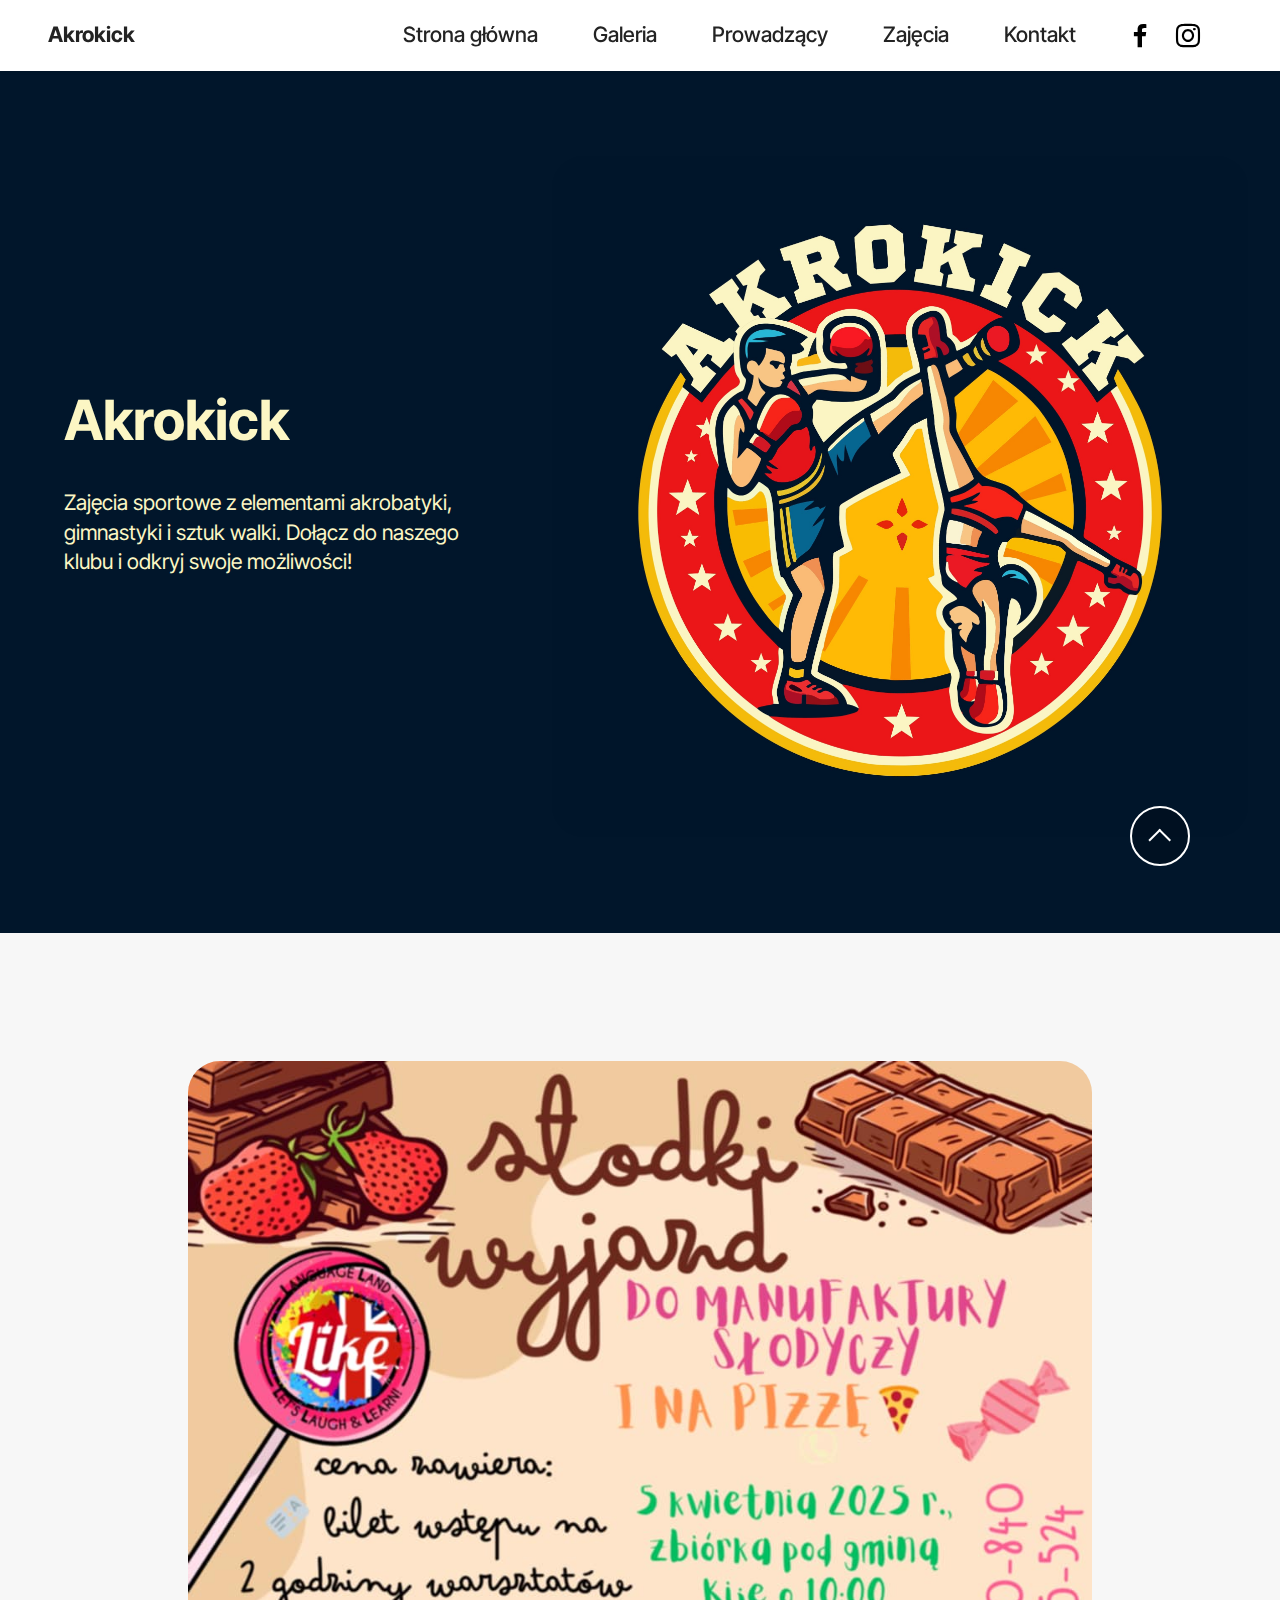
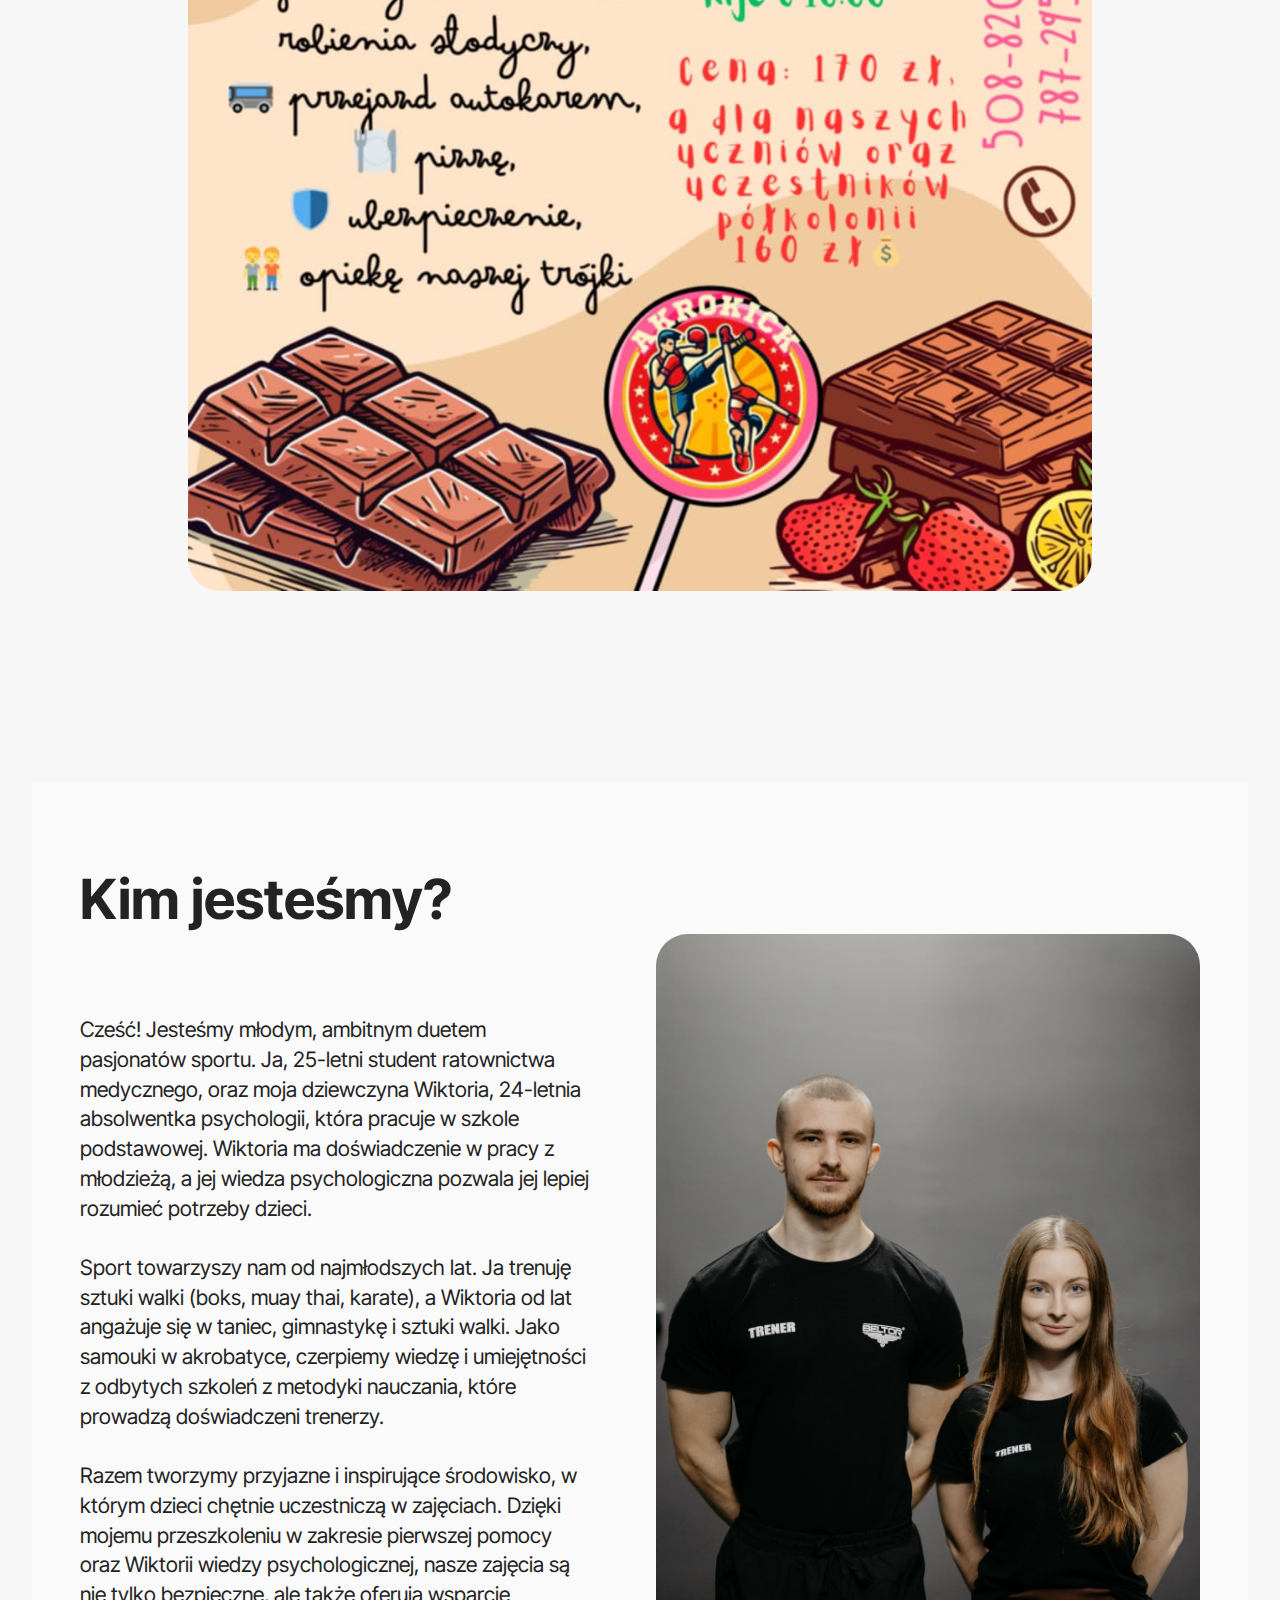
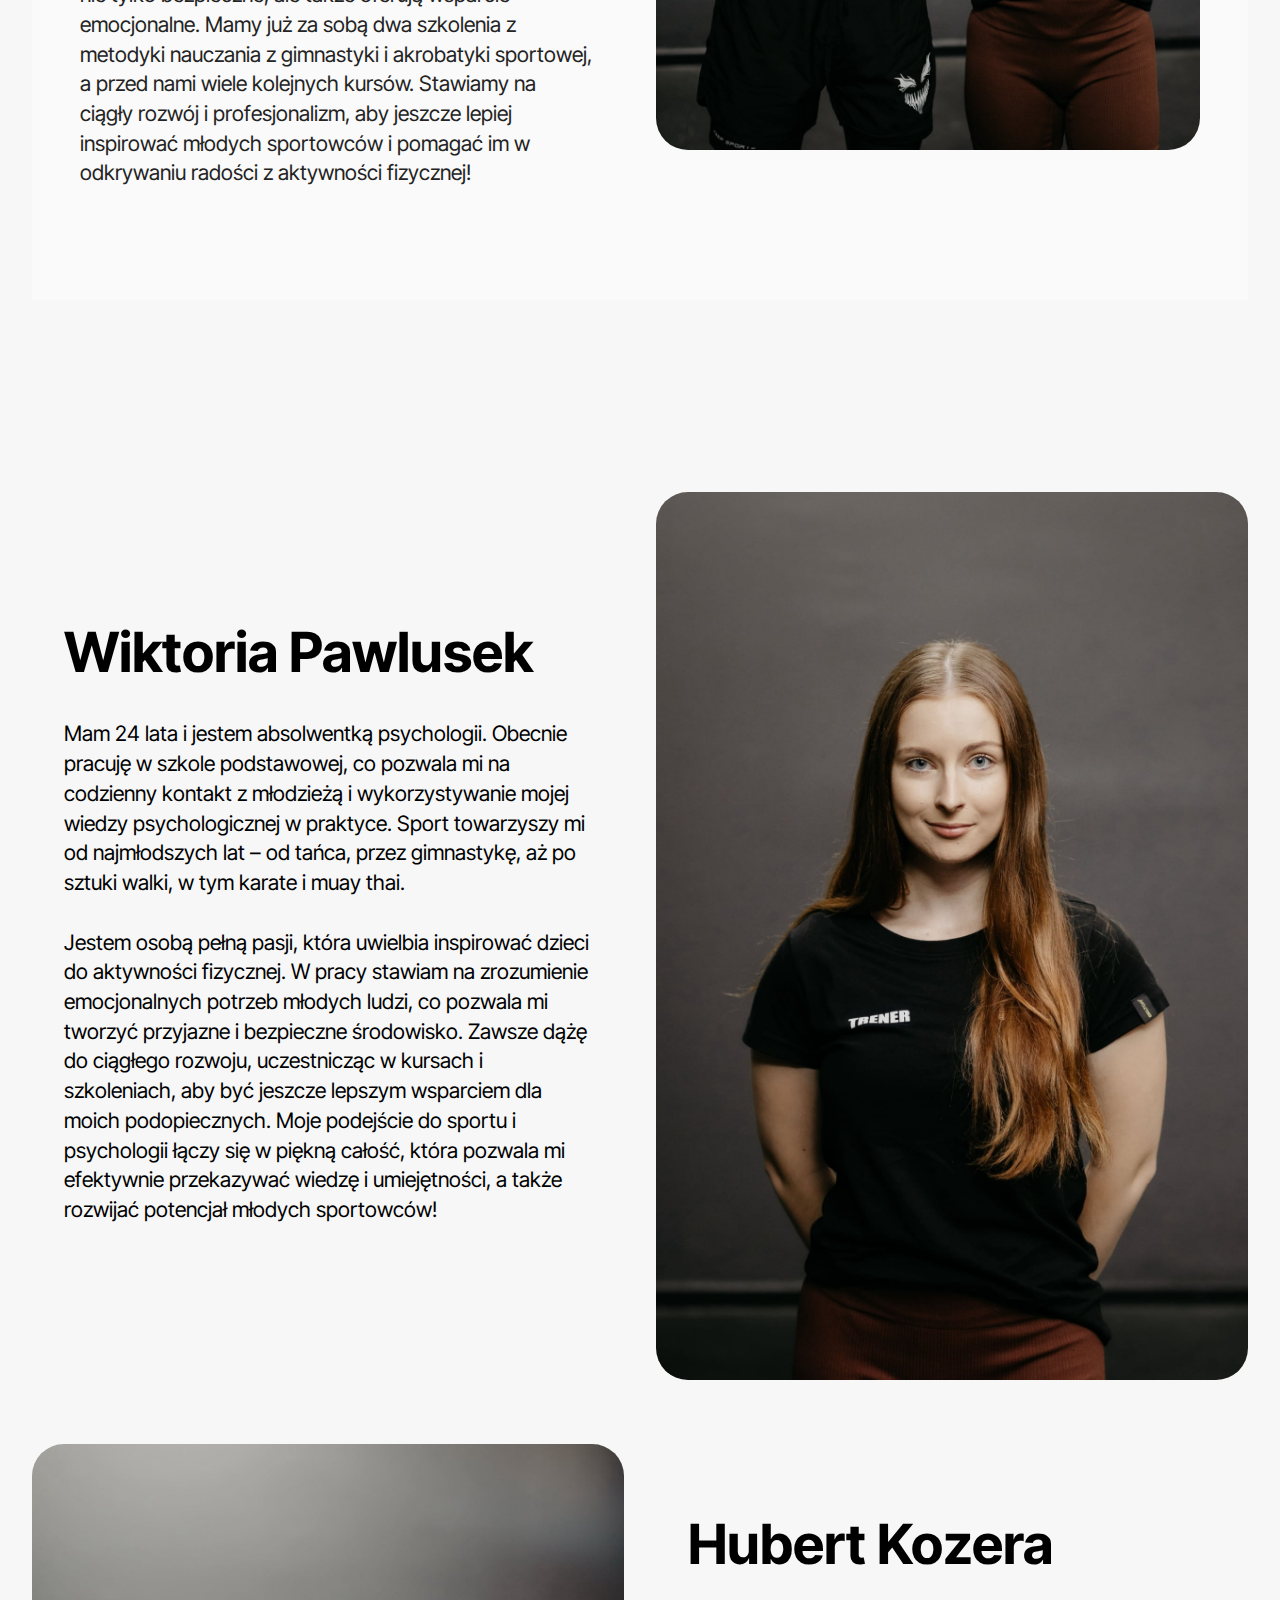
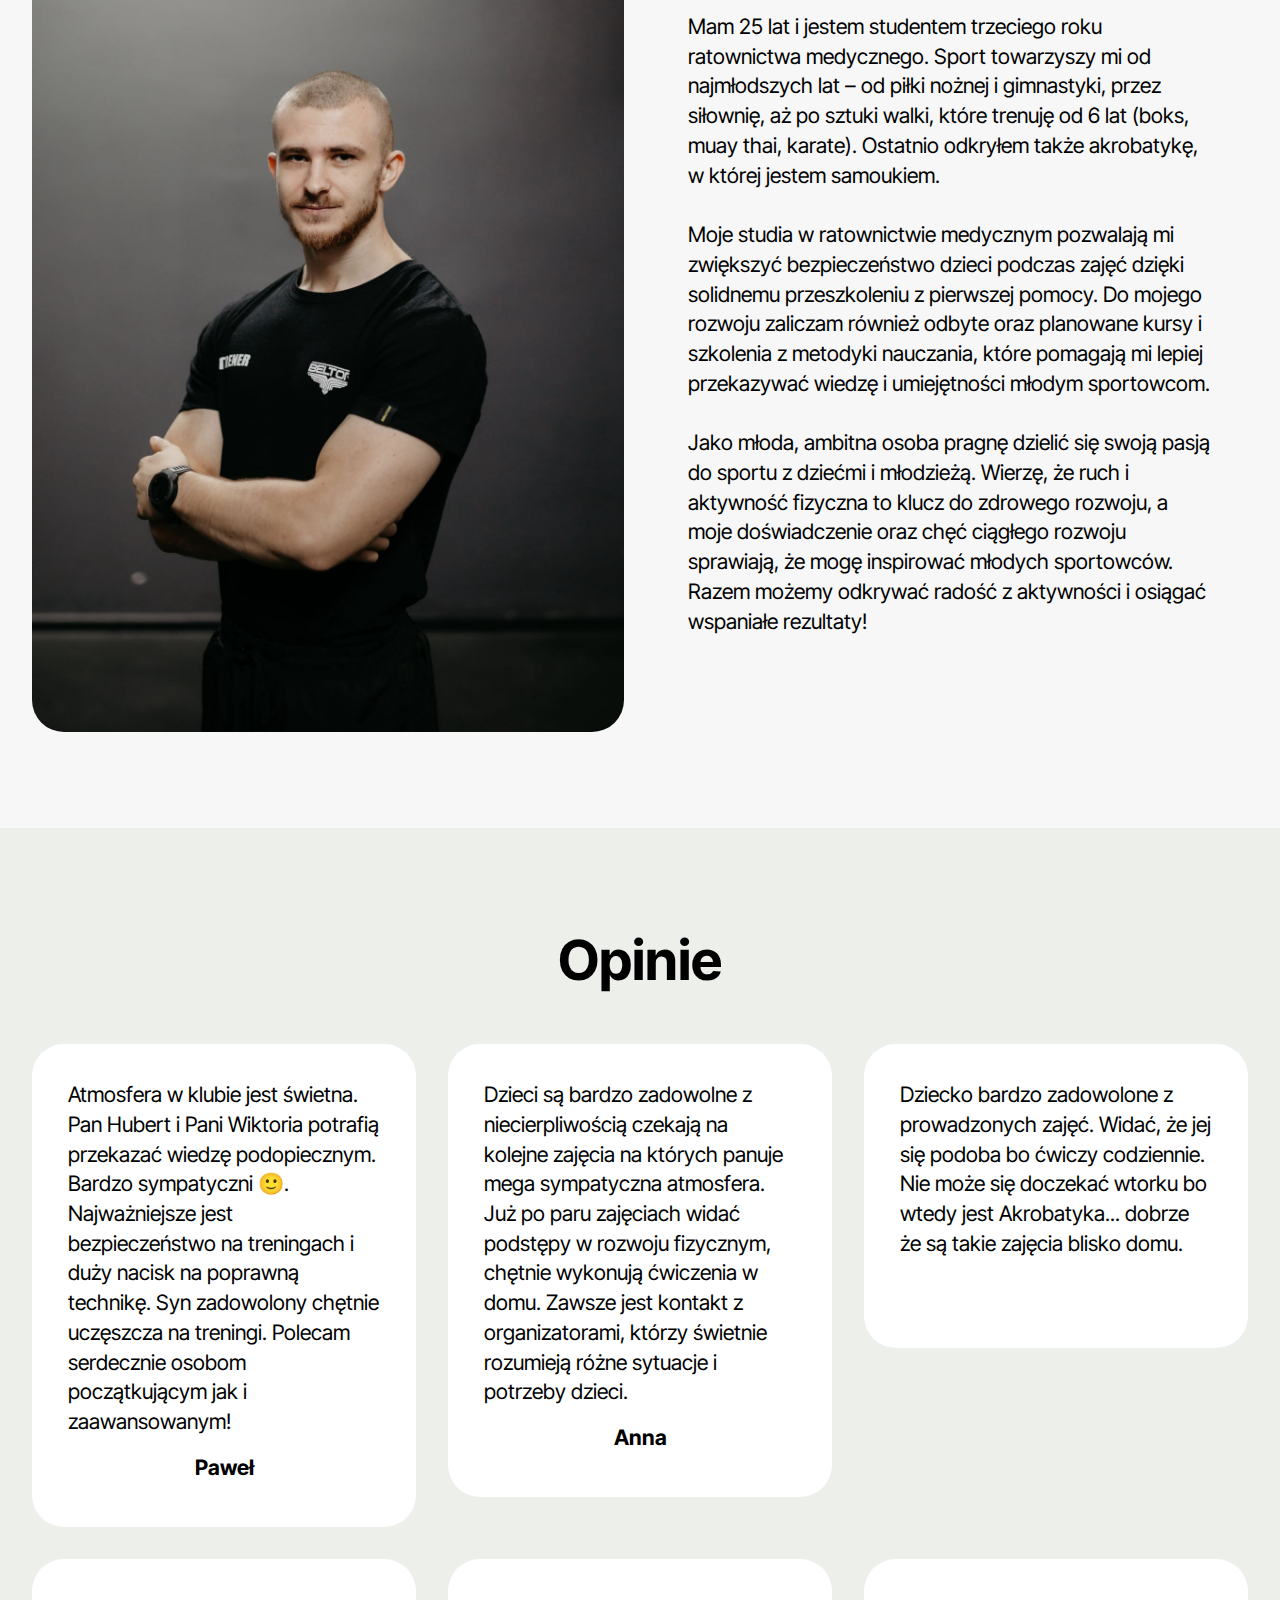
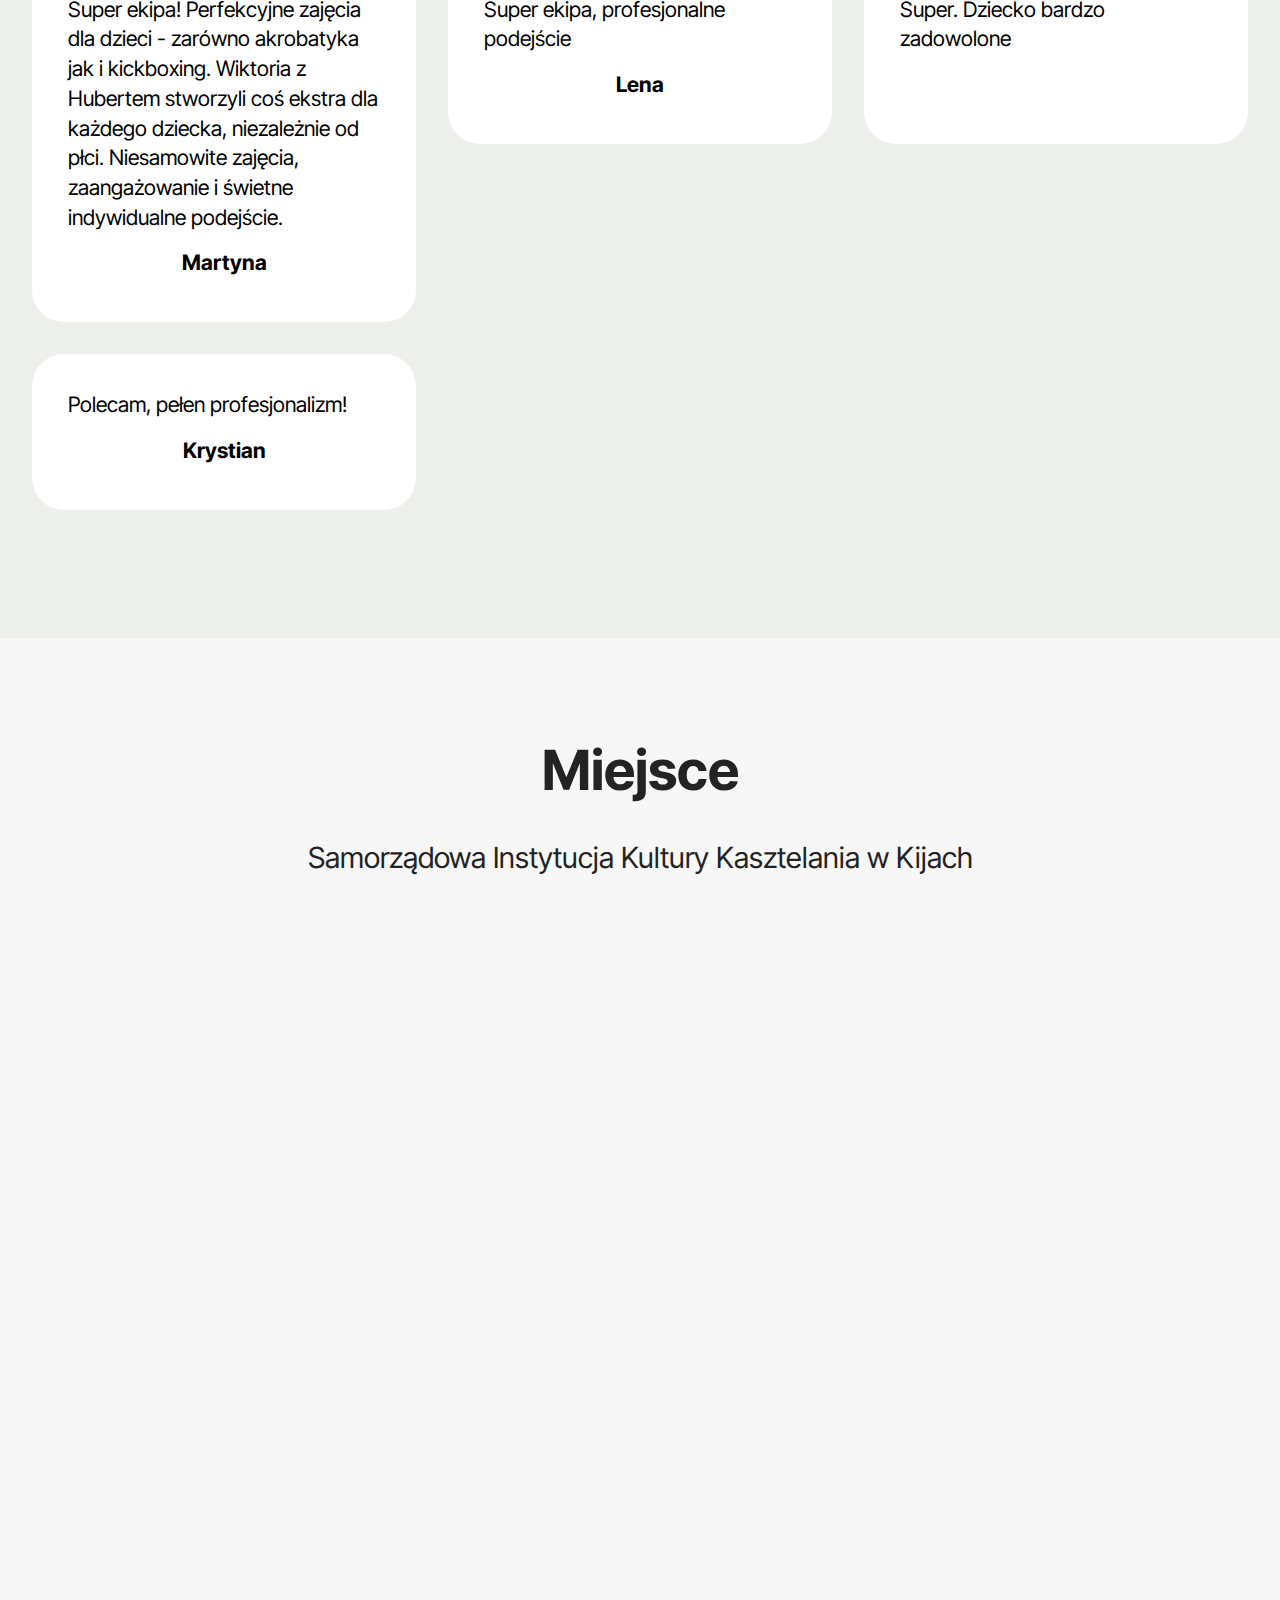
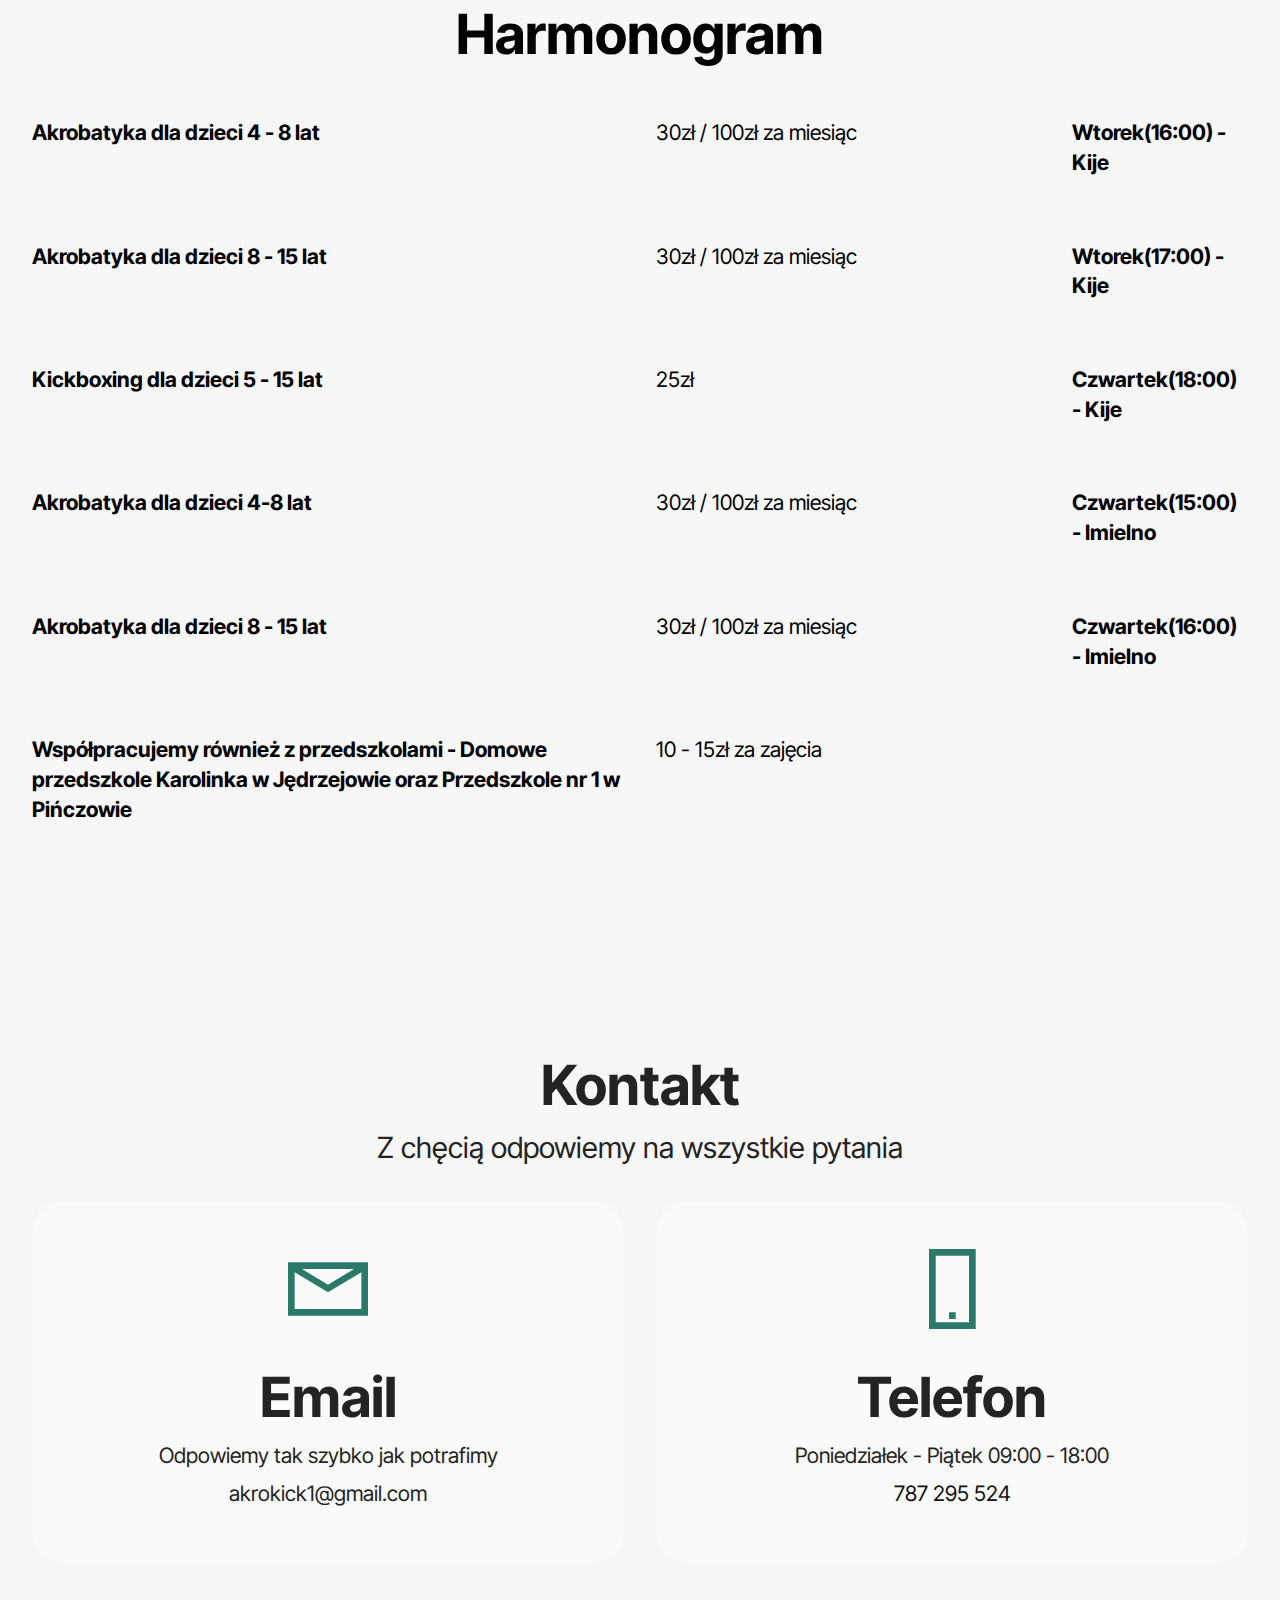
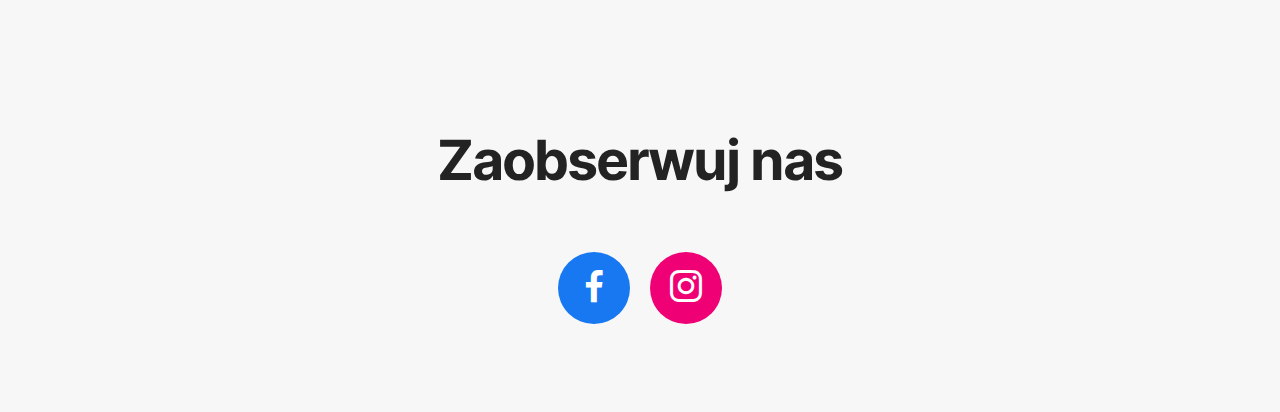
==== commit fa9c2b74: "Update index.html" ====
--- a/index.html
+++ b/index.html
@@ -190,7 +190,6 @@
             <h4
               class="mbr-description mbr-fonts-style mb-3 align-center display-5"
             >
-              <strong>Półkolonie w drugim tygodniu ferii!</strong>
             </h4>
             <p
               class="mbr-description mbr-fonts-style mb-4 align-center display-7"
@@ -198,7 +197,7 @@
             <div class="image-wrapper">
               <img
                 class="w-100"
-                src="assets/images/8df8088c-aa40-48e8-ae58-133a37f433ab-1080x1080.jpg"
+                src="assets/images/sweet.jpg"
                 alt="Mobirise Website Builder"
               />
             </div>
